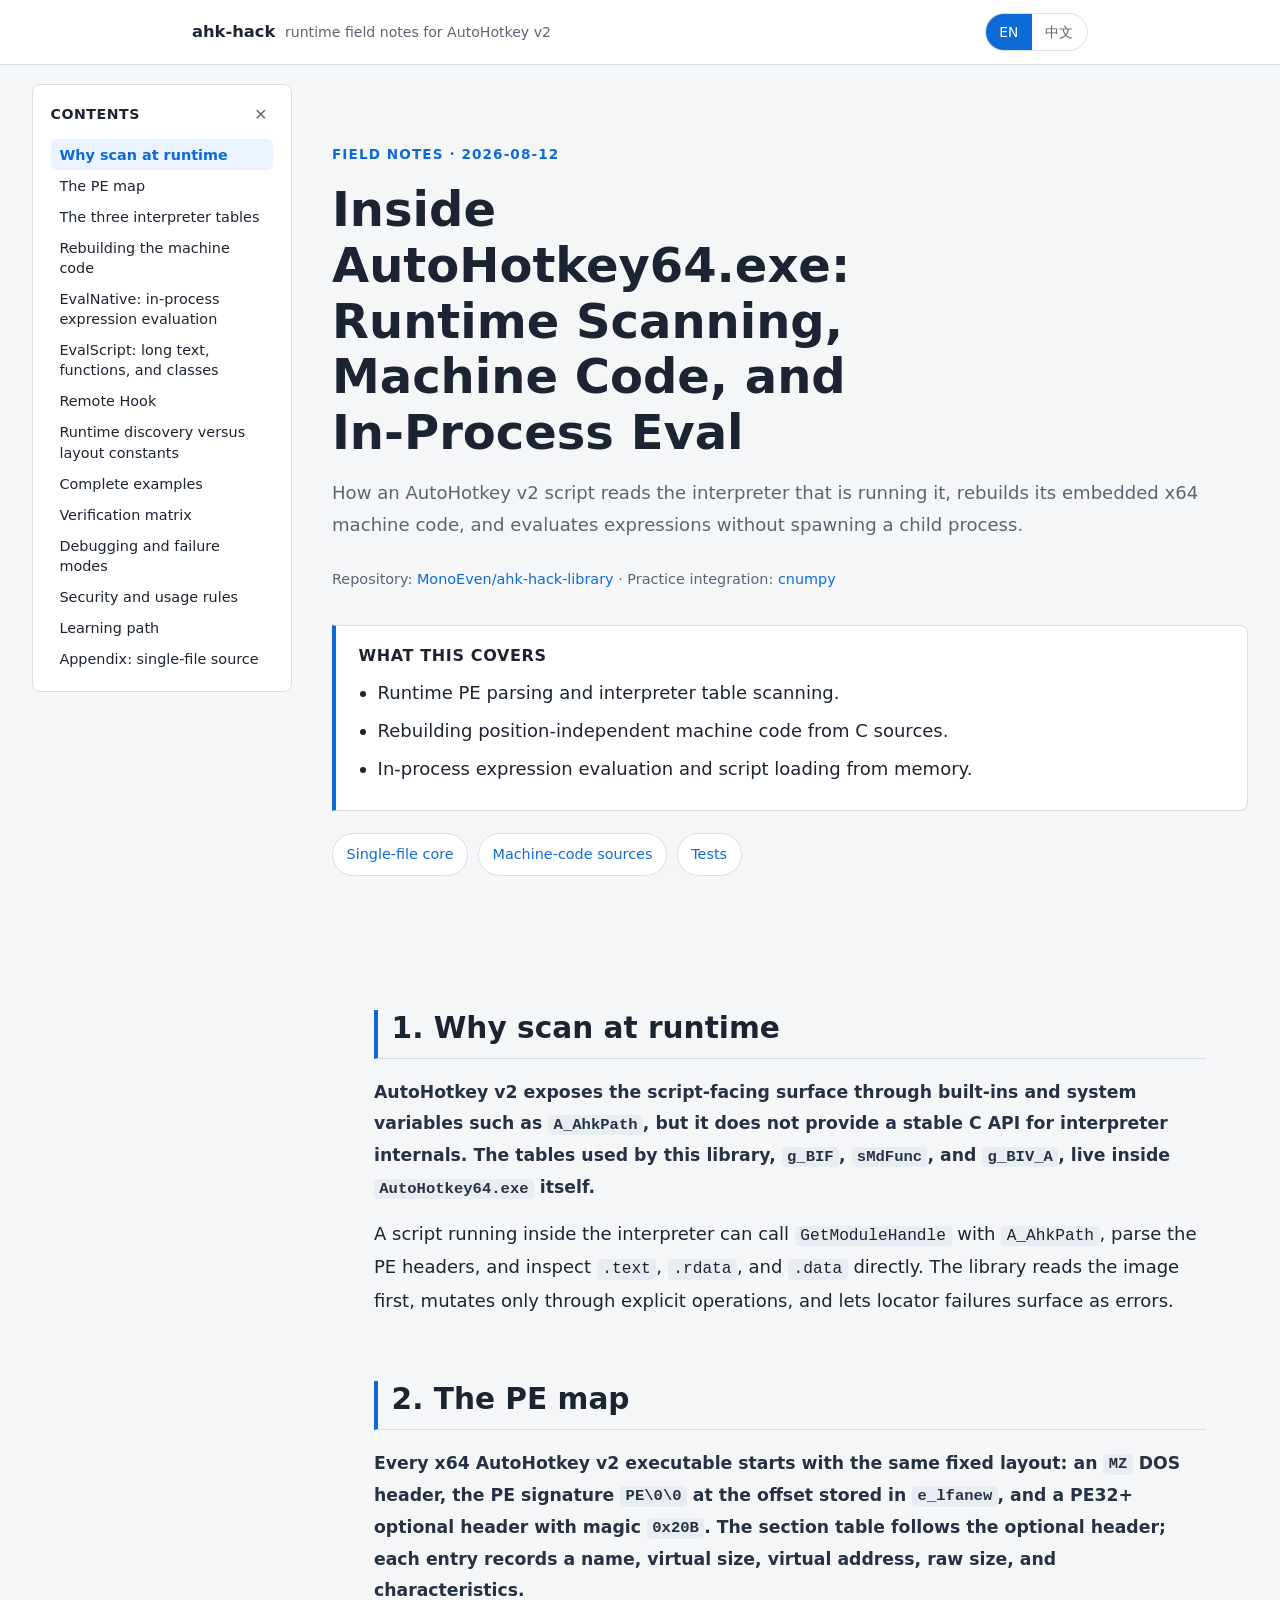
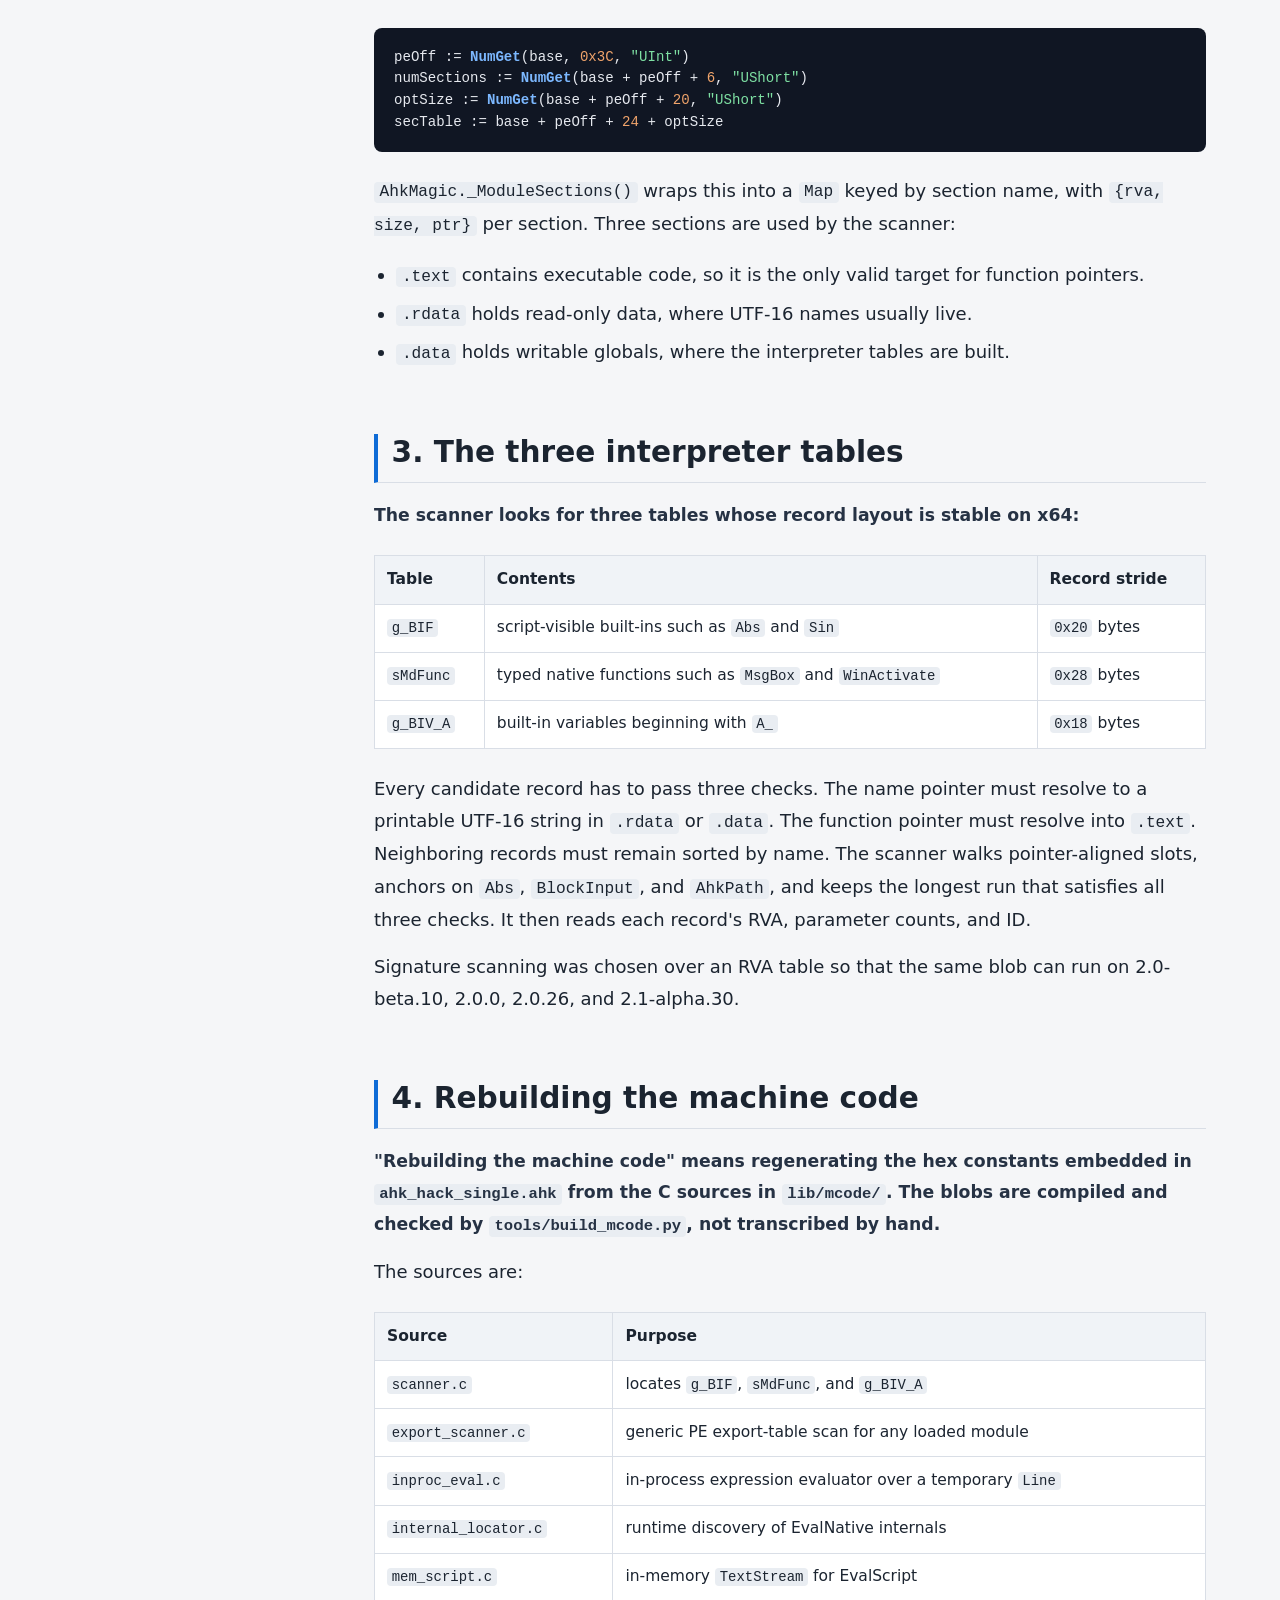
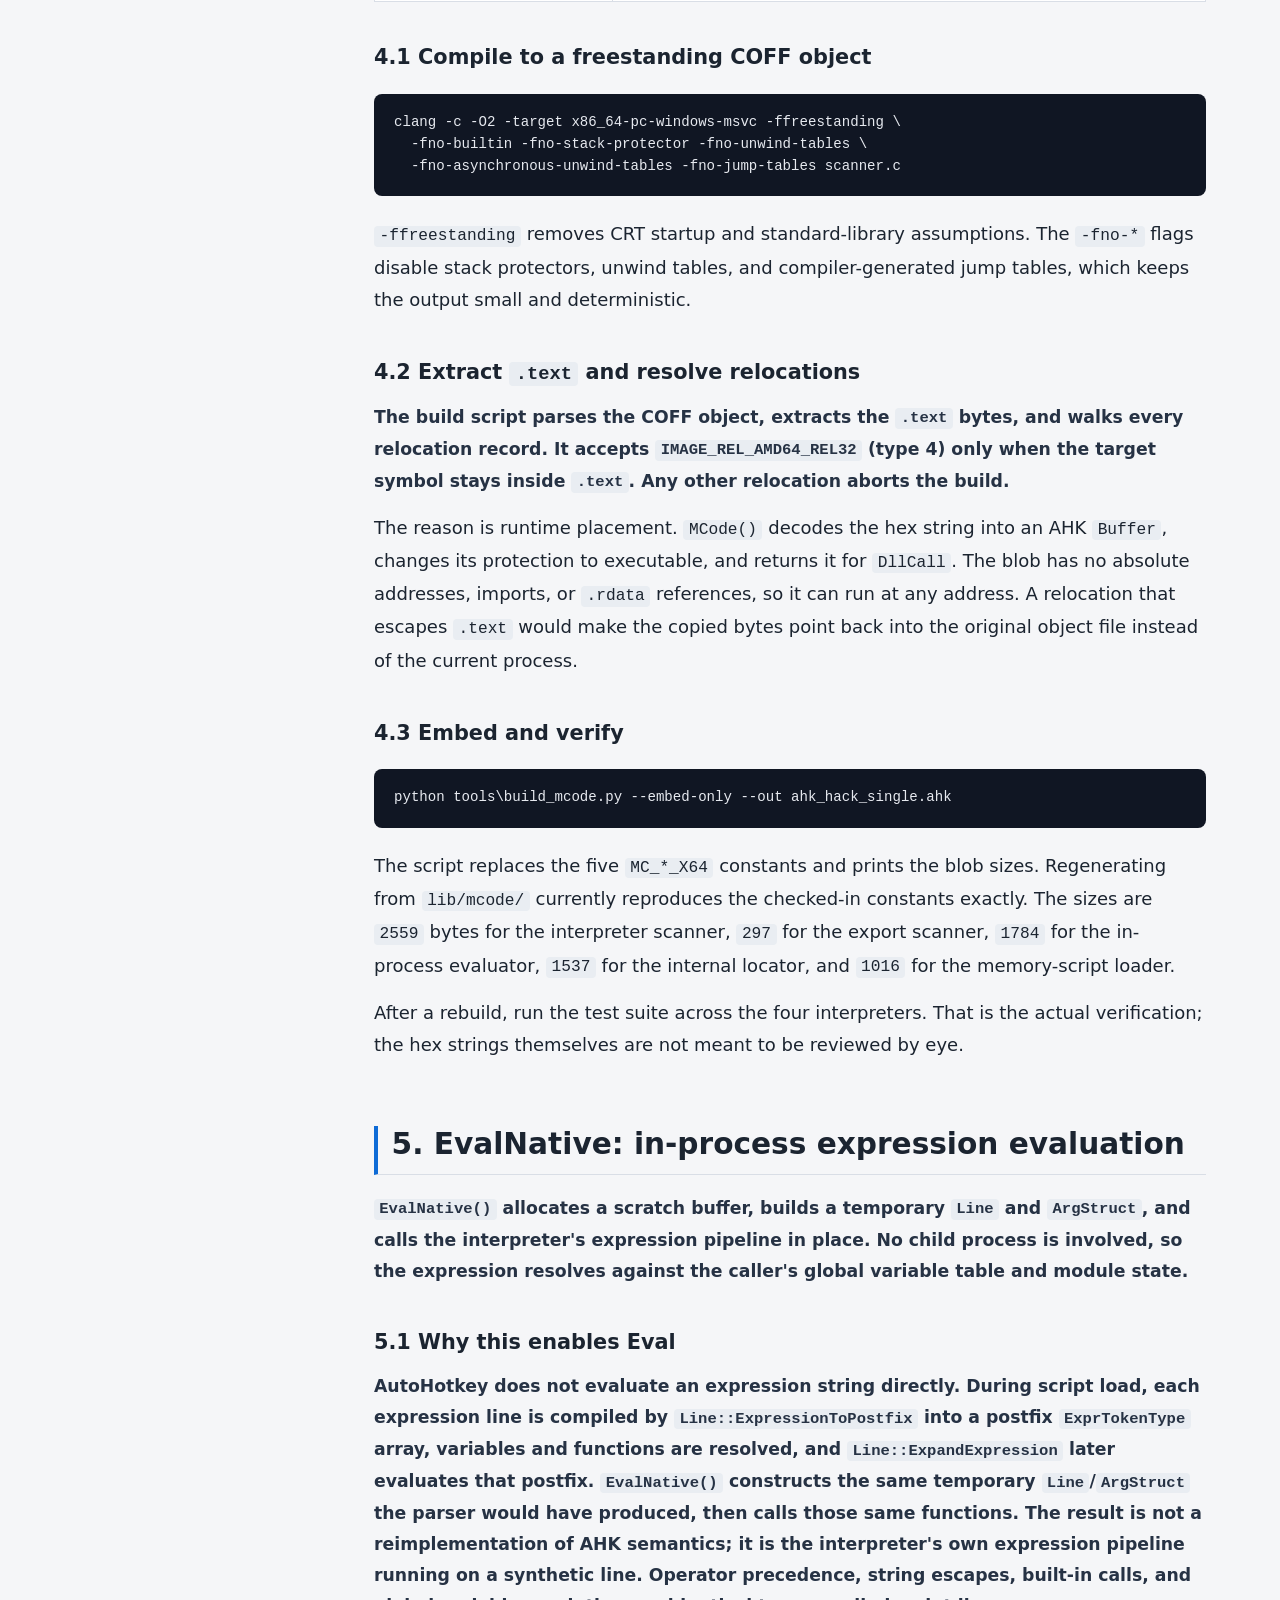
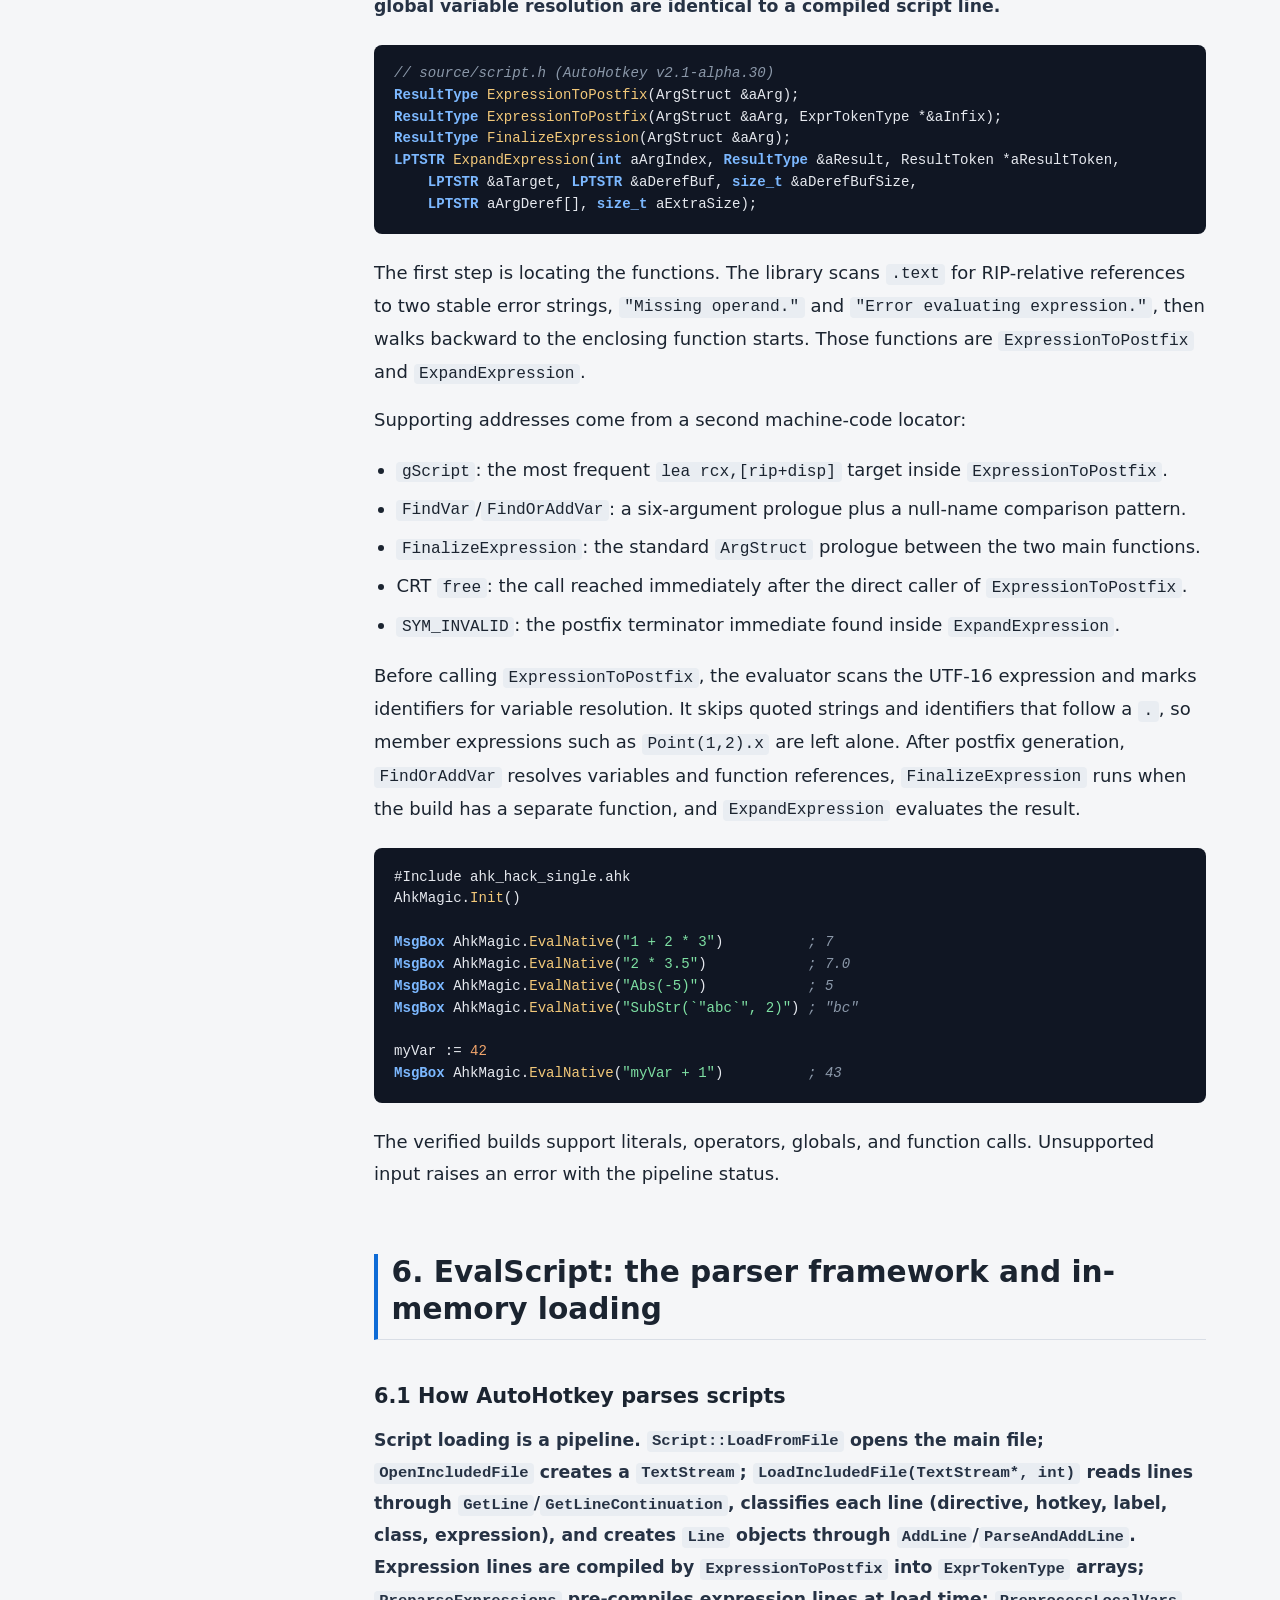
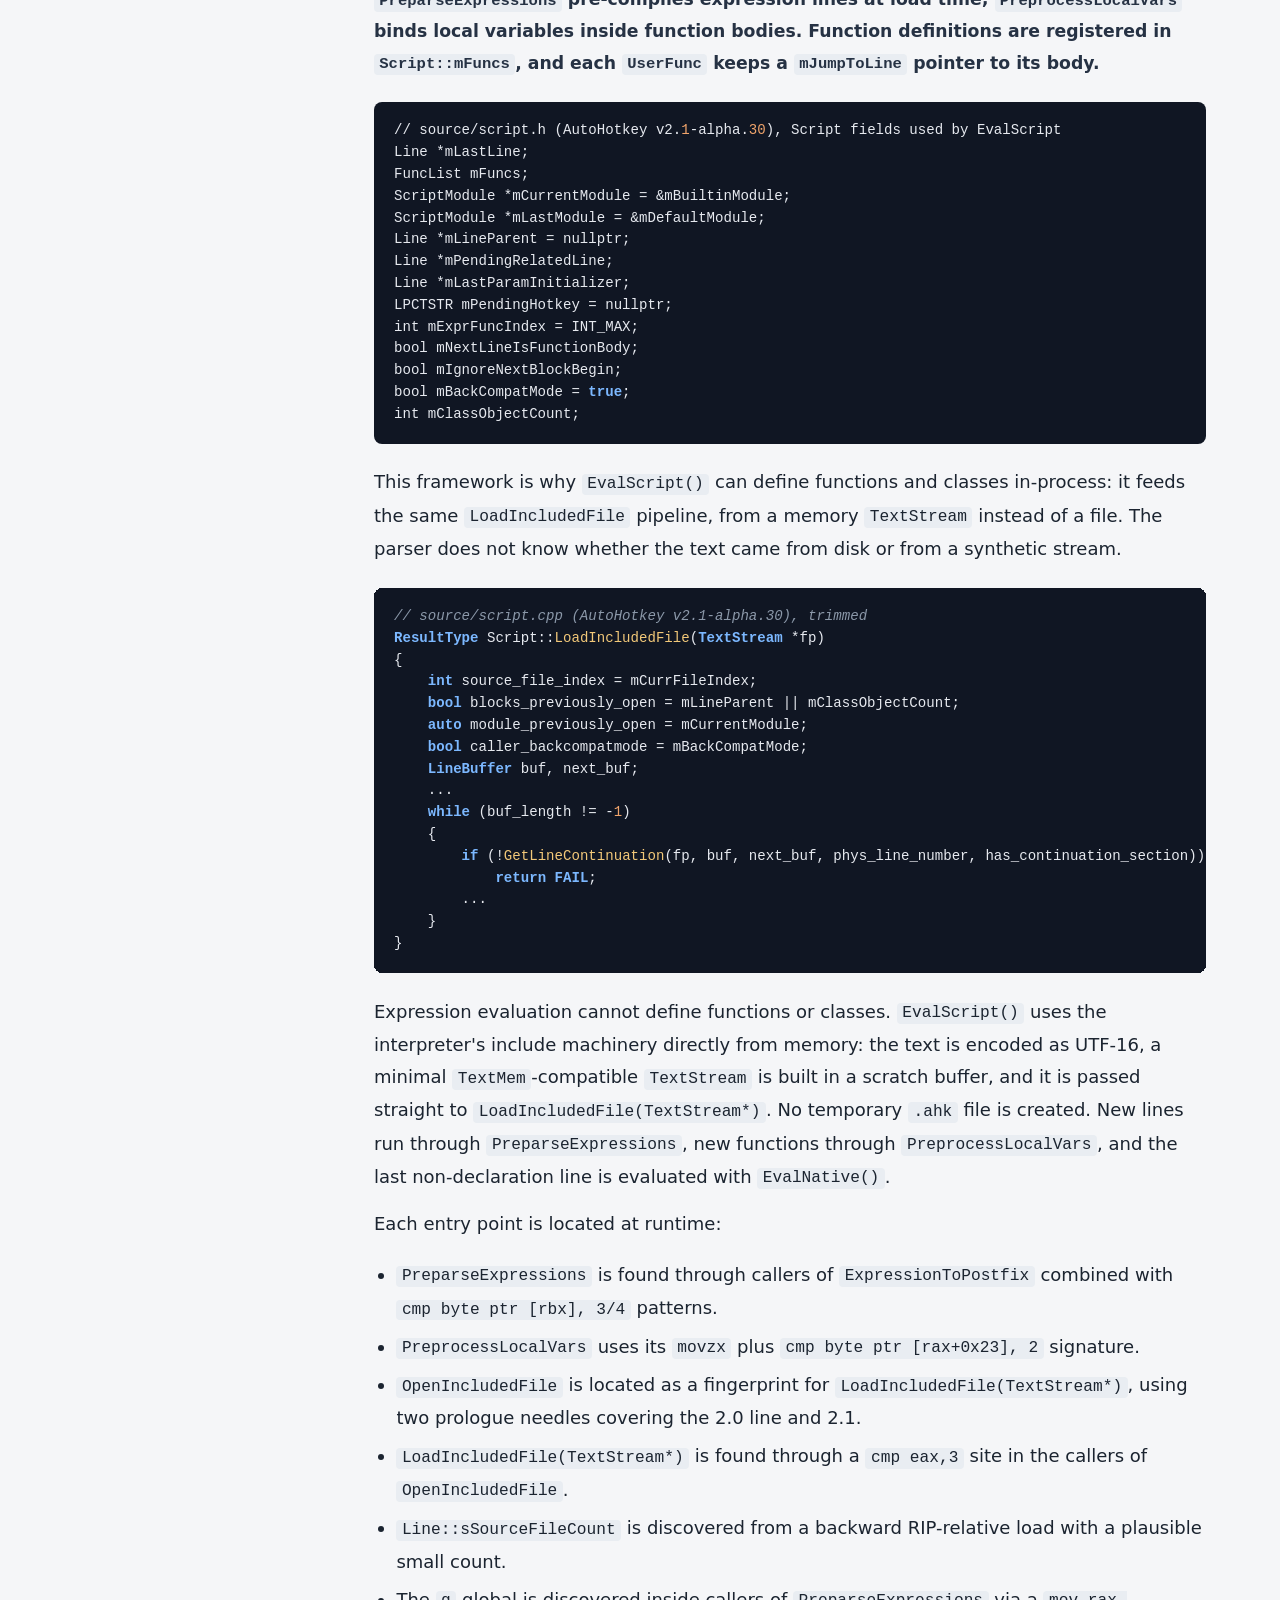
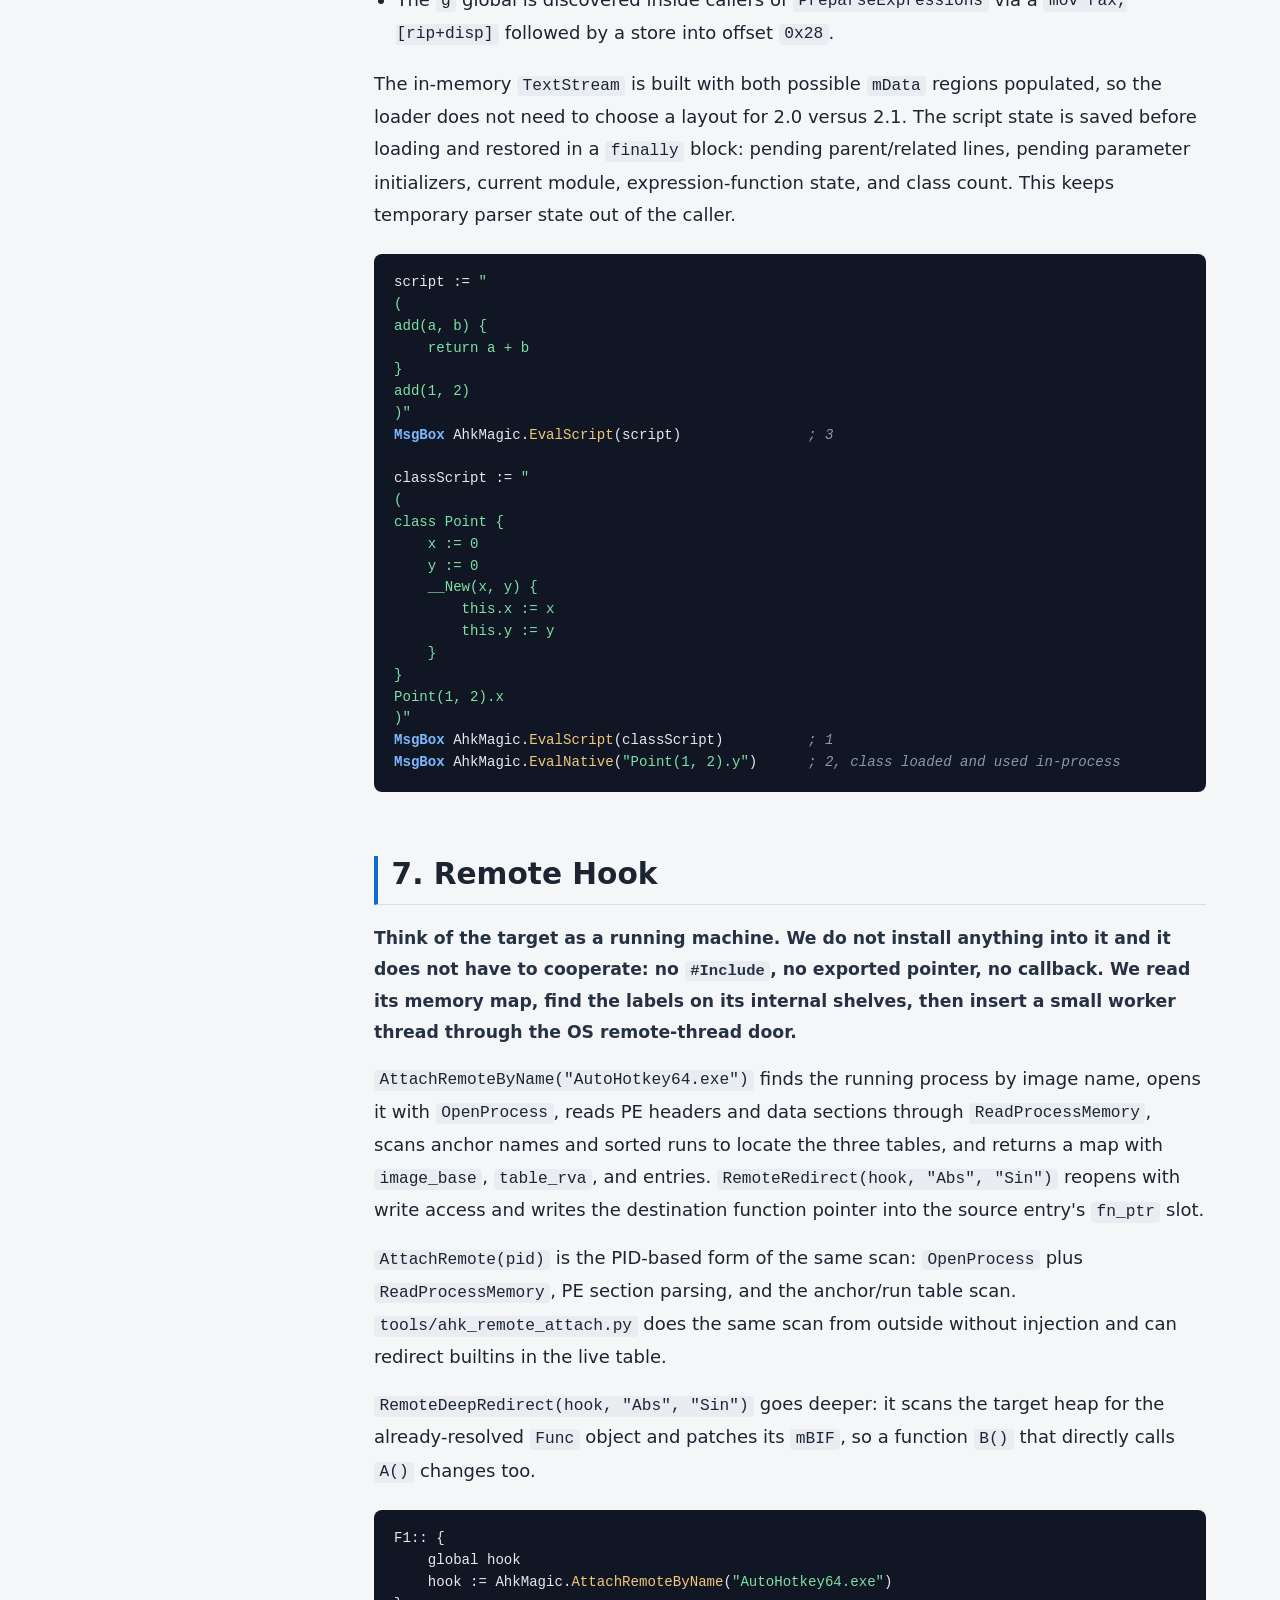
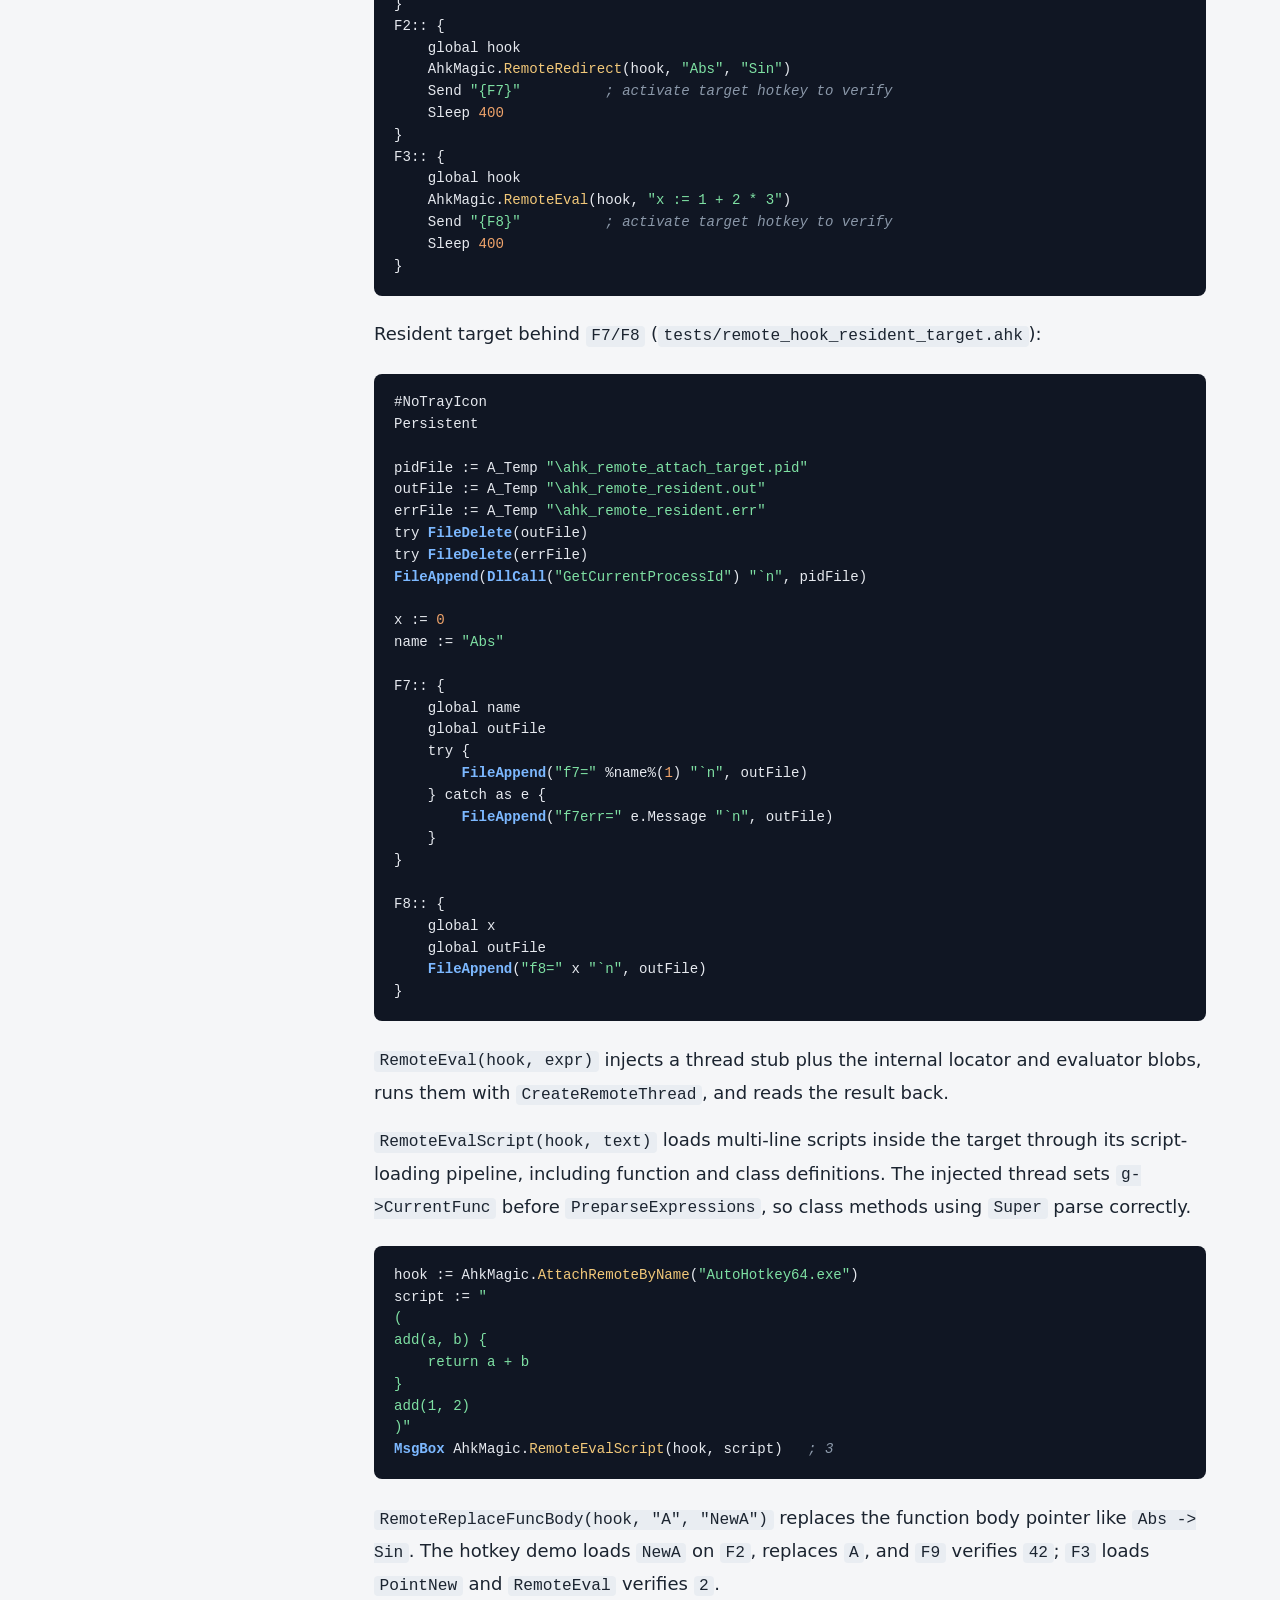
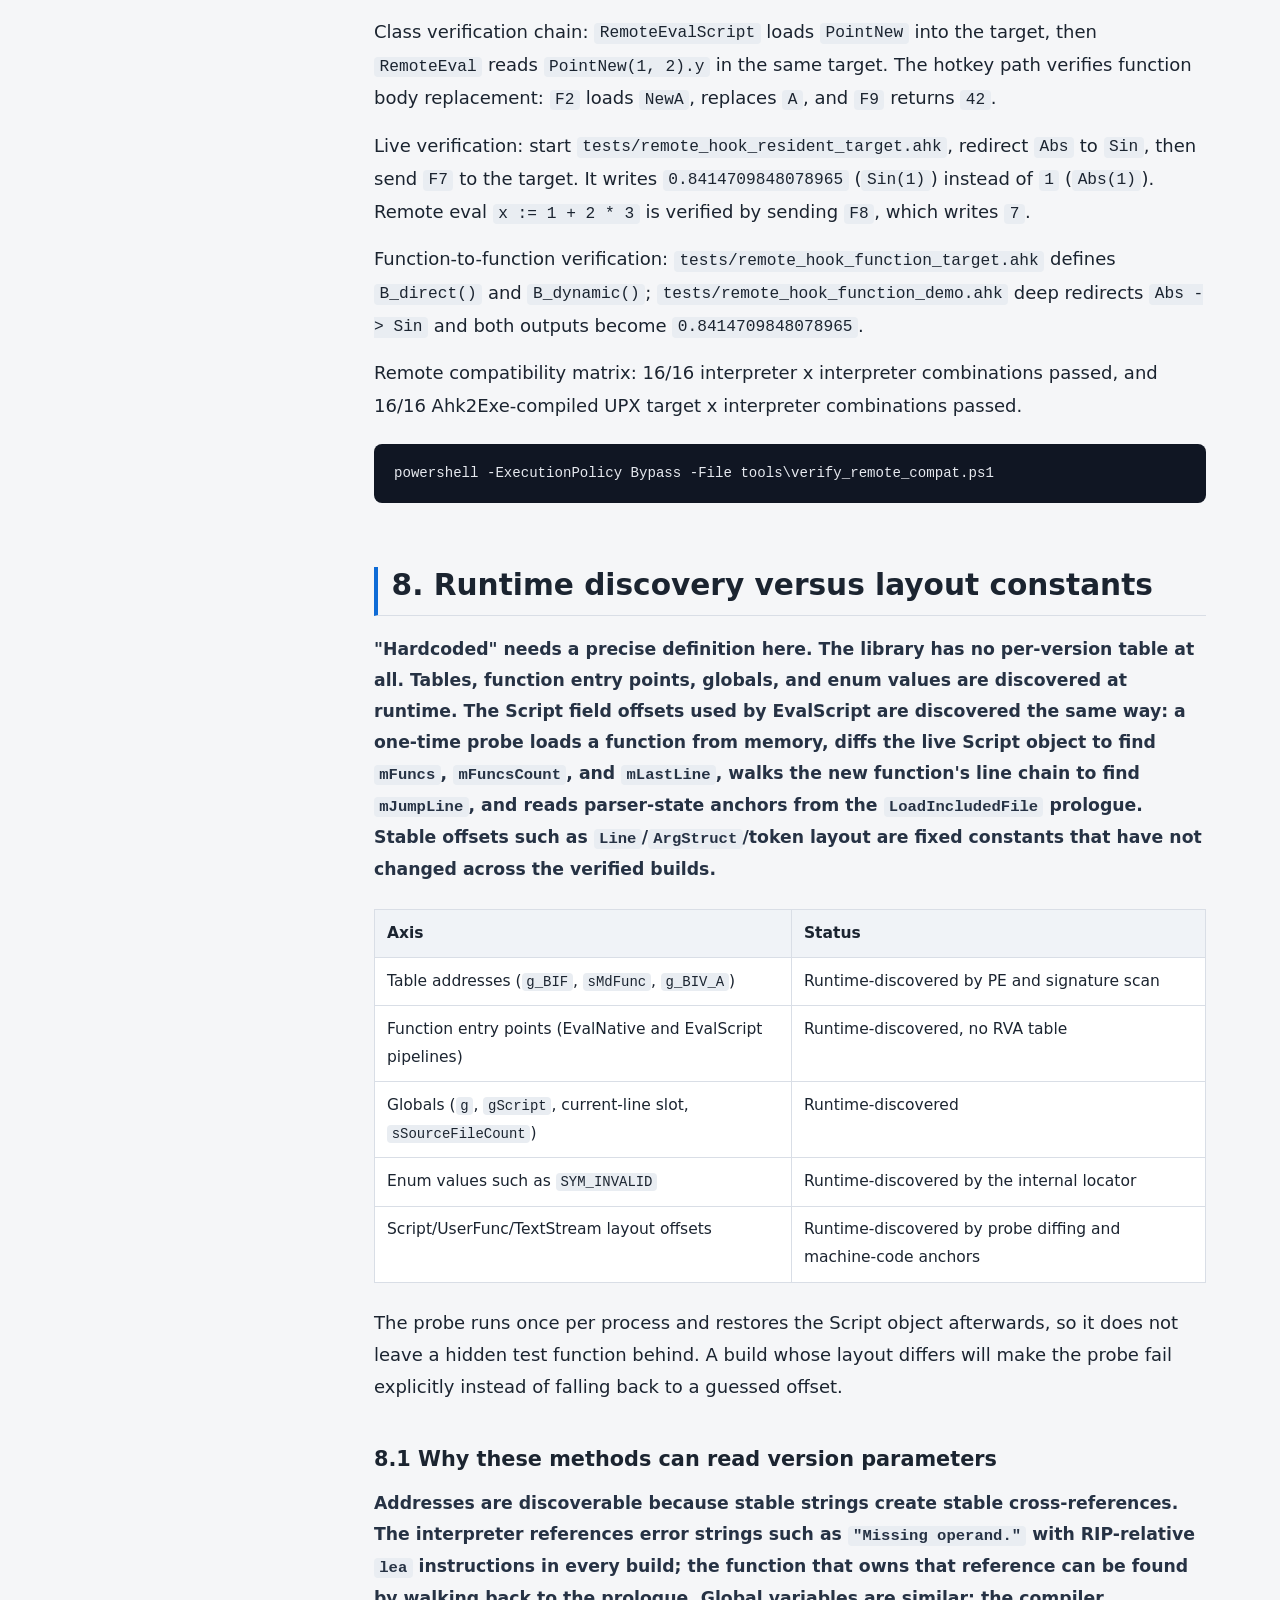
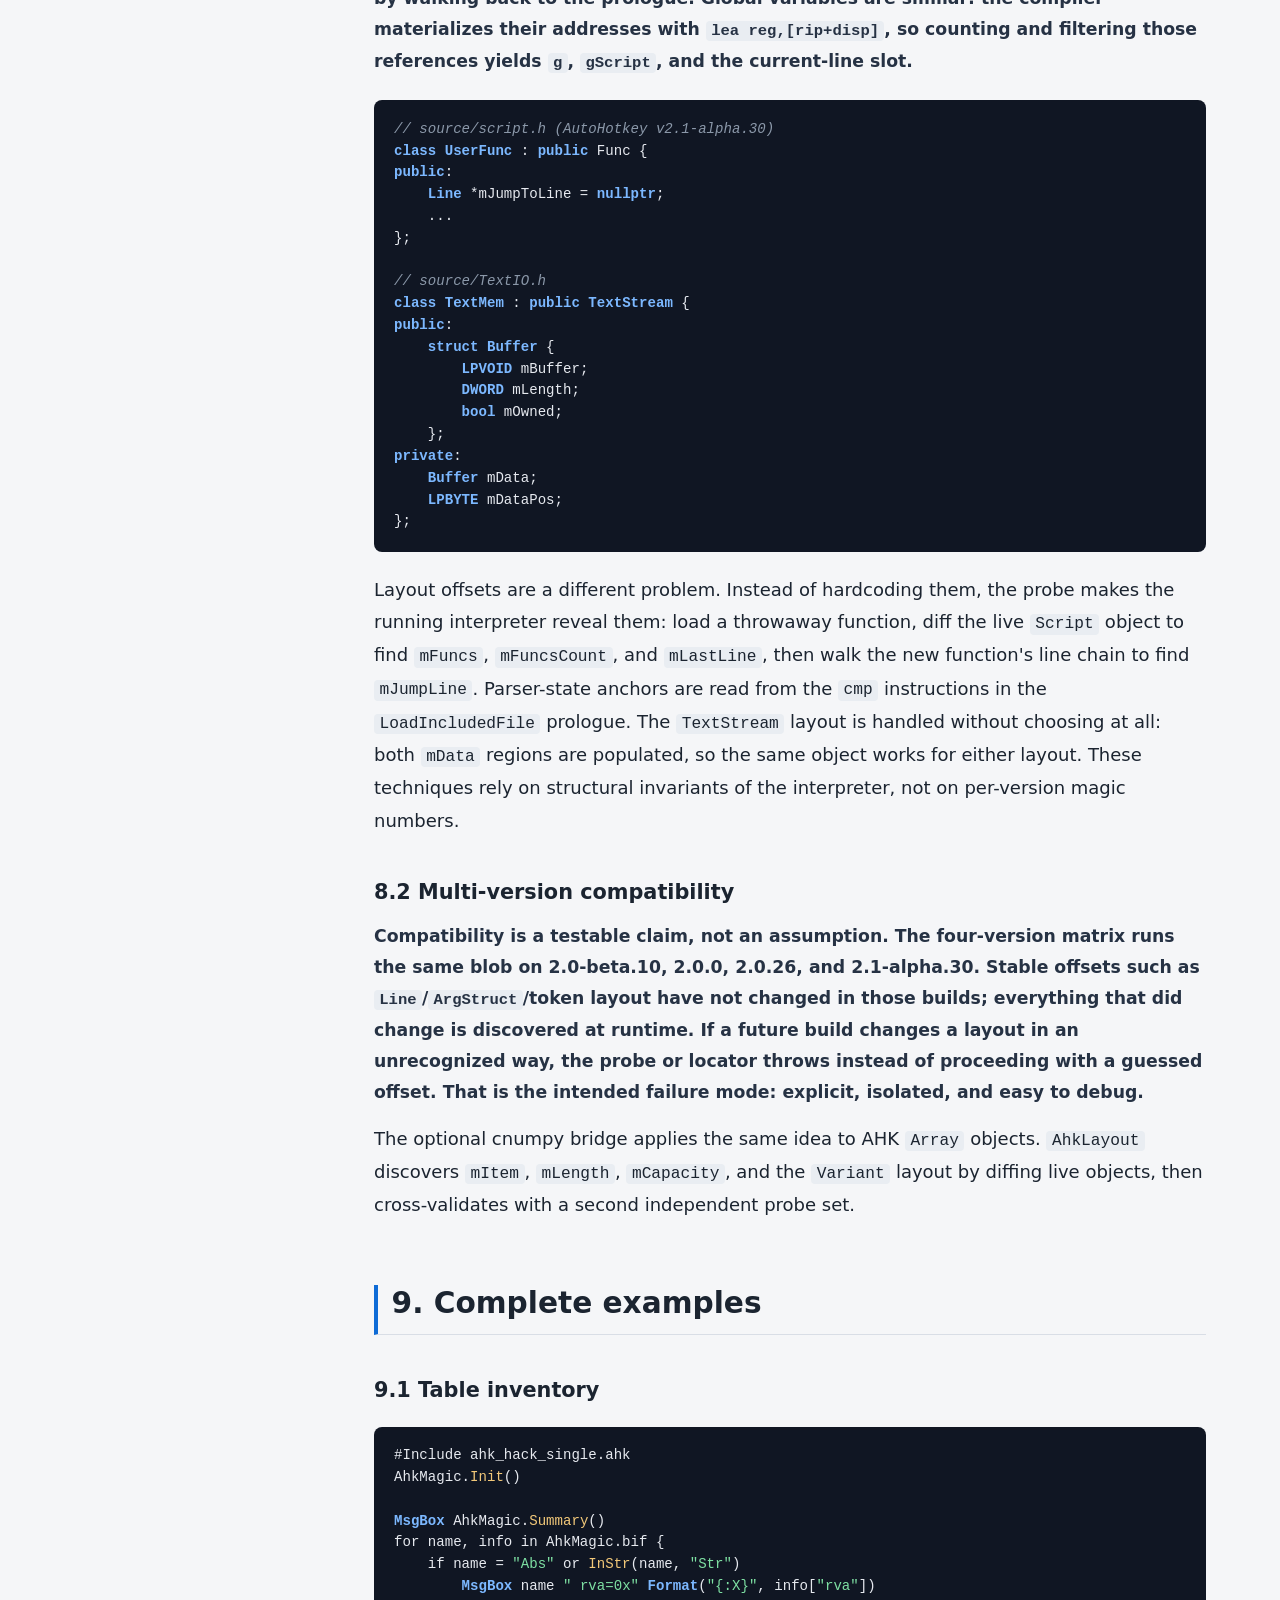
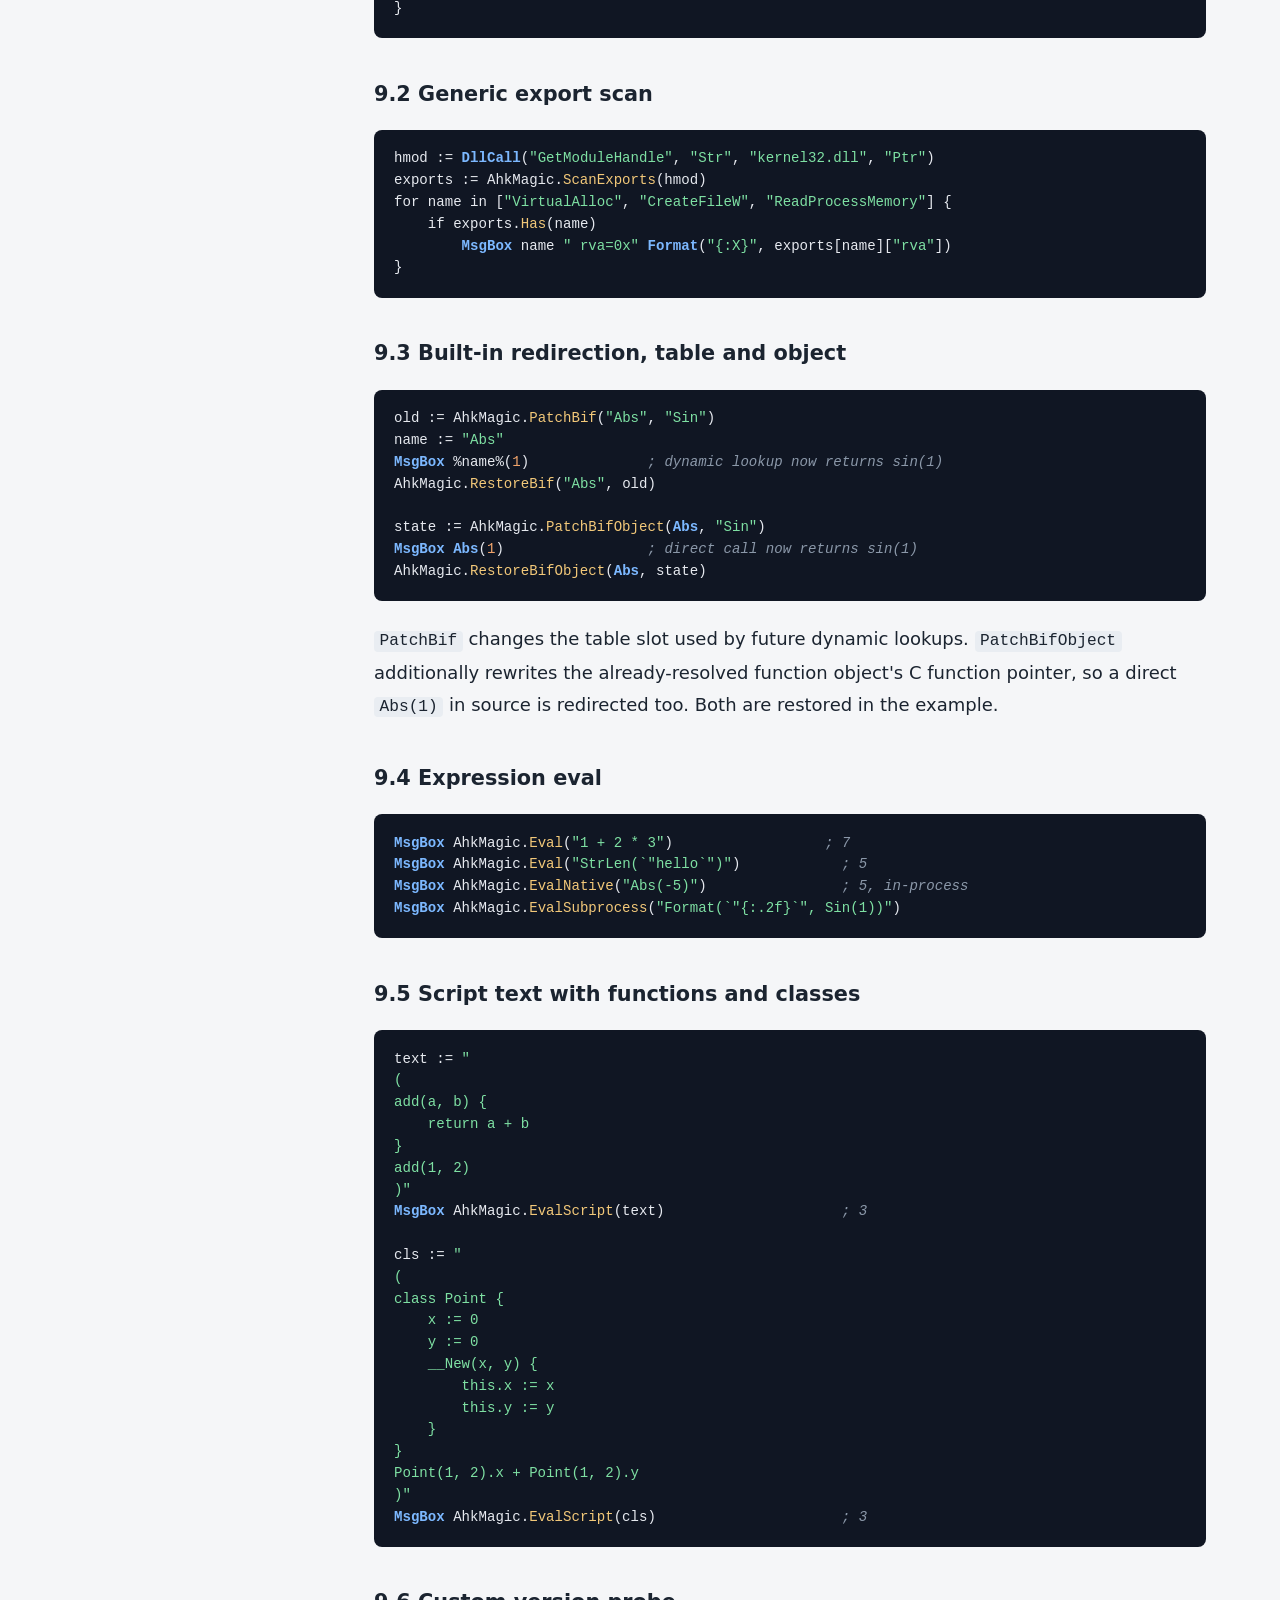
==== docs/index.html @ 1485bb3d "Move remote hook into its own Pages section after Eval chapters" ====
<!DOCTYPE html>
<html lang="en">
<head>
  <meta charset="utf-8">
  <meta name="viewport" content="width=device-width, initial-scale=1">
  <title>Inside AutoHotkey64.exe - ahk-hack field notes</title>
  <meta name="description" content="A technical walkthrough of runtime PE scanning, machine-code rebuilding, and in-process expression evaluation inside AutoHotkey v2.">
  <link rel="stylesheet" href="style.css?v=3">
</head>
<body>
  <div class="progress" aria-hidden="true"></div>
  <header class="site-header">
    <div class="wrap">
      <div class="brand">
        <strong>ahk-hack</strong>
        <span>runtime field notes for AutoHotkey v2</span>
      </div>
      <nav class="lang-switch" aria-label="Language">
        <a class="active" href="index.html" lang="en">EN</a>
        <a href="index.zh.html" lang="zh">中文</a>
      </nav>
    </div>
  </header>

  <main class="layout wrap">
    <aside class="sidebar" id="sidebar">
      <div class="sidebar-head">
        <span>Contents</span>
        <button type="button" id="sidebarClose" aria-label="Close sidebar">&times;</button>
      </div>
      <nav id="toc" aria-label="Table of contents">
        <ol>
          <li><a href="#why">Why scan at runtime</a></li>
          <li><a href="#pe">The PE map</a></li>
          <li><a href="#tables">The three interpreter tables</a></li>
          <li><a href="#rebuild">Rebuilding the machine code</a></li>
          <li><a href="#evalnative">EvalNative: in-process expression evaluation</a></li>
          <li><a href="#evalscript">EvalScript: long text, functions, and classes</a></li>
          <li><a href="#remote">Remote Hook</a></li>
          <li><a href="#boundary">Runtime discovery versus layout constants</a></li>
          <li><a href="#examples">Complete examples</a></li>
          <li><a href="#verification">Verification matrix</a></li>
          <li><a href="#debugging">Debugging and failure modes</a></li>
          <li><a href="#security">Security and usage rules</a></li>
          <li><a href="#learning">Learning path</a></li>
          <li><a href="#appendix">Appendix: single-file source</a></li>
        </ol>
      </nav>
    </aside>
    <div class="content">
    <section class="hero">
      <div class="kicker">Field notes · 2026-08-12</div>
      <h1>Inside AutoHotkey64.exe: Runtime Scanning, Machine Code, and In-Process Eval</h1>
      <p class="lede">How an AutoHotkey v2 script reads the interpreter that is running it, rebuilds its embedded x64 machine code, and evaluates expressions without spawning a child process.</p>
      <p class="meta">Repository: <a href="https://github.com/MonoEven/ahk-hack-library">MonoEven/ahk-hack-library</a> · Practice integration: <a href="https://github.com/MonoEven/cnumpy">cnumpy</a></p>
      <div class="key-points">
        <h2>What this covers</h2>
        <ul>
          <li>Runtime PE parsing and interpreter table scanning.</li>
          <li>Rebuilding position-independent machine code from C sources.</li>
          <li>In-process expression evaluation and script loading from memory.</li>
        </ul>
      </div>
      <div class="links">
        <a href="https://raw.githubusercontent.com/MonoEven/ahk-hack-library/master/ahk_hack_single.ahk">Single-file core</a>
        <a href="https://github.com/MonoEven/ahk-hack-library/tree/master/lib/mcode">Machine-code sources</a>
        <a href="https://github.com/MonoEven/ahk-hack-library/tree/master/tests">Tests</a>
      </div>
    </section>

    <article>
      <section id="why">
        <h2>1. Why scan at runtime</h2>
        <p>AutoHotkey v2 exposes the script-facing surface through built-ins and system variables such as <code>A_AhkPath</code>, but it does not provide a stable C API for interpreter internals. The tables used by this library, <code>g_BIF</code>, <code>sMdFunc</code>, and <code>g_BIV_A</code>, live inside <code>AutoHotkey64.exe</code> itself.</p>
        <p>A script running inside the interpreter can call <code>GetModuleHandle</code> with <code>A_AhkPath</code>, parse the PE headers, and inspect <code>.text</code>, <code>.rdata</code>, and <code>.data</code> directly. The library reads the image first, mutates only through explicit operations, and lets locator failures surface as errors.</p>
      </section>

      <section id="pe">
        <h2>2. The PE map</h2>
        <p>Every x64 AutoHotkey v2 executable starts with the same fixed layout: an <code>MZ</code> DOS header, the PE signature <code>PE\0\0</code> at the offset stored in <code>e_lfanew</code>, and a PE32+ optional header with magic <code>0x20B</code>. The section table follows the optional header; each entry records a name, virtual size, virtual address, raw size, and characteristics.</p>
        <pre><code>peOff := NumGet(base, 0x3C, "UInt")
numSections := NumGet(base + peOff + 6, "UShort")
optSize := NumGet(base + peOff + 20, "UShort")
secTable := base + peOff + 24 + optSize</code></pre>
        <p><code>AhkMagic._ModuleSections()</code> wraps this into a <code>Map</code> keyed by section name, with <code>{rva, size, ptr}</code> per section. Three sections are used by the scanner:</p>
        <ul>
          <li><code>.text</code> contains executable code, so it is the only valid target for function pointers.</li>
          <li><code>.rdata</code> holds read-only data, where UTF-16 names usually live.</li>
          <li><code>.data</code> holds writable globals, where the interpreter tables are built.</li>
        </ul>
      </section>

      <section id="tables">
        <h2>3. The three interpreter tables</h2>
        <p>The scanner looks for three tables whose record layout is stable on x64:</p>
        <table>
          <thead>
            <tr>
              <th>Table</th>
              <th>Contents</th>
              <th>Record stride</th>
            </tr>
          </thead>
          <tbody>
            <tr>
              <td><code>g_BIF</code></td>
              <td>script-visible built-ins such as <code>Abs</code> and <code>Sin</code></td>
              <td><code>0x20</code> bytes</td>
            </tr>
            <tr>
              <td><code>sMdFunc</code></td>
              <td>typed native functions such as <code>MsgBox</code> and <code>WinActivate</code></td>
              <td><code>0x28</code> bytes</td>
            </tr>
            <tr>
              <td><code>g_BIV_A</code></td>
              <td>built-in variables beginning with <code>A_</code></td>
              <td><code>0x18</code> bytes</td>
            </tr>
          </tbody>
        </table>
        <p>Every candidate record has to pass three checks. The name pointer must resolve to a printable UTF-16 string in <code>.rdata</code> or <code>.data</code>. The function pointer must resolve into <code>.text</code>. Neighboring records must remain sorted by name. The scanner walks pointer-aligned slots, anchors on <code>Abs</code>, <code>BlockInput</code>, and <code>AhkPath</code>, and keeps the longest run that satisfies all three checks. It then reads each record's RVA, parameter counts, and ID.</p>
        <p>Signature scanning was chosen over an RVA table so that the same blob can run on 2.0-beta.10, 2.0.0, 2.0.26, and 2.1-alpha.30.</p>
      </section>

      <section id="rebuild">
        <h2>4. Rebuilding the machine code</h2>
        <p>"Rebuilding the machine code" means regenerating the hex constants embedded in <code>ahk_hack_single.ahk</code> from the C sources in <code>lib/mcode/</code>. The blobs are compiled and checked by <code>tools/build_mcode.py</code>, not transcribed by hand.</p>
        <p>The sources are:</p>
        <table>
          <thead>
            <tr>
              <th>Source</th>
              <th>Purpose</th>
            </tr>
          </thead>
          <tbody>
            <tr>
              <td><code>scanner.c</code></td>
              <td>locates <code>g_BIF</code>, <code>sMdFunc</code>, and <code>g_BIV_A</code></td>
            </tr>
            <tr>
              <td><code>export_scanner.c</code></td>
              <td>generic PE export-table scan for any loaded module</td>
            </tr>
            <tr>
              <td><code>inproc_eval.c</code></td>
              <td>in-process expression evaluator over a temporary <code>Line</code></td>
            </tr>
            <tr>
              <td><code>internal_locator.c</code></td>
              <td>runtime discovery of EvalNative internals</td>
            </tr>
            <tr>
              <td><code>mem_script.c</code></td>
              <td>in-memory <code>TextStream</code> for EvalScript</td>
            </tr>
          </tbody>
        </table>
        <h3>4.1 Compile to a freestanding COFF object</h3>
        <pre><code>clang -c -O2 -target x86_64-pc-windows-msvc -ffreestanding \
  -fno-builtin -fno-stack-protector -fno-unwind-tables \
  -fno-asynchronous-unwind-tables -fno-jump-tables scanner.c</code></pre>
        <p><code>-ffreestanding</code> removes CRT startup and standard-library assumptions. The <code>-fno-*</code> flags disable stack protectors, unwind tables, and compiler-generated jump tables, which keeps the output small and deterministic.</p>
        <h3>4.2 Extract <code>.text</code> and resolve relocations</h3>
        <p>The build script parses the COFF object, extracts the <code>.text</code> bytes, and walks every relocation record. It accepts <code>IMAGE_REL_AMD64_REL32</code> (type 4) only when the target symbol stays inside <code>.text</code>. Any other relocation aborts the build.</p>
        <p>The reason is runtime placement. <code>MCode()</code> decodes the hex string into an AHK <code>Buffer</code>, changes its protection to executable, and returns it for <code>DllCall</code>. The blob has no absolute addresses, imports, or <code>.rdata</code> references, so it can run at any address. A relocation that escapes <code>.text</code> would make the copied bytes point back into the original object file instead of the current process.</p>
        <h3>4.3 Embed and verify</h3>
        <pre><code>python tools\build_mcode.py --embed-only --out ahk_hack_single.ahk</code></pre>
        <p>The script replaces the five <code>MC_*_X64</code> constants and prints the blob sizes. Regenerating from <code>lib/mcode/</code> currently reproduces the checked-in constants exactly. The sizes are <code>2559</code> bytes for the interpreter scanner, <code>297</code> for the export scanner, <code>1784</code> for the in-process evaluator, <code>1537</code> for the internal locator, and <code>1016</code> for the memory-script loader.</p>
        <p>After a rebuild, run the test suite across the four interpreters. That is the actual verification; the hex strings themselves are not meant to be reviewed by eye.</p>
      </section>

      <section id="evalnative">
        <h2>5. EvalNative: in-process expression evaluation</h2>
        <p><code>EvalNative()</code> allocates a scratch buffer, builds a temporary <code>Line</code> and <code>ArgStruct</code>, and calls the interpreter's expression pipeline in place. No child process is involved, so the expression resolves against the caller's global variable table and module state.</p>
        <h3>5.1 Why this enables Eval</h3>
        <p>AutoHotkey does not evaluate an expression string directly. During script load, each expression line is compiled by <code>Line::ExpressionToPostfix</code> into a postfix <code>ExprTokenType</code> array, variables and functions are resolved, and <code>Line::ExpandExpression</code> later evaluates that postfix. <code>EvalNative()</code> constructs the same temporary <code>Line</code>/<code>ArgStruct</code> the parser would have produced, then calls those same functions. The result is not a reimplementation of AHK semantics; it is the interpreter's own expression pipeline running on a synthetic line. Operator precedence, string escapes, built-in calls, and global variable resolution are identical to a compiled script line.</p>
        <pre><code>// source/script.h (AutoHotkey v2.1-alpha.30)
ResultType ExpressionToPostfix(ArgStruct &aArg);
ResultType ExpressionToPostfix(ArgStruct &aArg, ExprTokenType *&aInfix);
ResultType FinalizeExpression(ArgStruct &aArg);
LPTSTR ExpandExpression(int aArgIndex, ResultType &aResult, ResultToken *aResultToken,
    LPTSTR &aTarget, LPTSTR &aDerefBuf, size_t &aDerefBufSize,
    LPTSTR aArgDeref[], size_t aExtraSize);</code></pre>
        <p>The first step is locating the functions. The library scans <code>.text</code> for RIP-relative references to two stable error strings, <code>"Missing operand."</code> and <code>"Error evaluating expression."</code>, then walks backward to the enclosing function starts. Those functions are <code>ExpressionToPostfix</code> and <code>ExpandExpression</code>.</p>
        <p>Supporting addresses come from a second machine-code locator:</p>
        <ul>
          <li><code>gScript</code>: the most frequent <code>lea rcx,[rip+disp]</code> target inside <code>ExpressionToPostfix</code>.</li>
          <li><code>FindVar</code>/<code>FindOrAddVar</code>: a six-argument prologue plus a null-name comparison pattern.</li>
          <li><code>FinalizeExpression</code>: the standard <code>ArgStruct</code> prologue between the two main functions.</li>
          <li>CRT <code>free</code>: the call reached immediately after the direct caller of <code>ExpressionToPostfix</code>.</li>
          <li><code>SYM_INVALID</code>: the postfix terminator immediate found inside <code>ExpandExpression</code>.</li>
        </ul>
        <p>Before calling <code>ExpressionToPostfix</code>, the evaluator scans the UTF-16 expression and marks identifiers for variable resolution. It skips quoted strings and identifiers that follow a <code>.</code>, so member expressions such as <code>Point(1,2).x</code> are left alone. After postfix generation, <code>FindOrAddVar</code> resolves variables and function references, <code>FinalizeExpression</code> runs when the build has a separate function, and <code>ExpandExpression</code> evaluates the result.</p>
        <pre><code>#Include ahk_hack_single.ahk
AhkMagic.Init()

MsgBox AhkMagic.EvalNative("1 + 2 * 3")          ; 7
MsgBox AhkMagic.EvalNative("2 * 3.5")            ; 7.0
MsgBox AhkMagic.EvalNative("Abs(-5)")            ; 5
MsgBox AhkMagic.EvalNative("SubStr(`"abc`", 2)") ; "bc"

myVar := 42
MsgBox AhkMagic.EvalNative("myVar + 1")          ; 43</code></pre>
        <p>The verified builds support literals, operators, globals, and function calls. Unsupported input raises an error with the pipeline status.</p>
      </section>

      <section id="evalscript">
        <h2>6. EvalScript: the parser framework and in-memory loading</h2>
        <h3>6.1 How AutoHotkey parses scripts</h3>
        <p>Script loading is a pipeline. <code>Script::LoadFromFile</code> opens the main file; <code>OpenIncludedFile</code> creates a <code>TextStream</code>; <code>LoadIncludedFile(TextStream*, int)</code> reads lines through <code>GetLine</code>/<code>GetLineContinuation</code>, classifies each line (directive, hotkey, label, class, expression), and creates <code>Line</code> objects through <code>AddLine</code>/<code>ParseAndAddLine</code>. Expression lines are compiled by <code>ExpressionToPostfix</code> into <code>ExprTokenType</code> arrays; <code>PreparseExpressions</code> pre-compiles expression lines at load time; <code>PreprocessLocalVars</code> binds local variables inside function bodies. Function definitions are registered in <code>Script::mFuncs</code>, and each <code>UserFunc</code> keeps a <code>mJumpToLine</code> pointer to its body.</p>
        <pre><code>// source/script.h (AutoHotkey v2.1-alpha.30), Script fields used by EvalScript
Line *mLastLine;
FuncList mFuncs;
ScriptModule *mCurrentModule = &mBuiltinModule;
ScriptModule *mLastModule = &mDefaultModule;
Line *mLineParent = nullptr;
Line *mPendingRelatedLine;
Line *mLastParamInitializer;
LPCTSTR mPendingHotkey = nullptr;
int mExprFuncIndex = INT_MAX;
bool mNextLineIsFunctionBody;
bool mIgnoreNextBlockBegin;
bool mBackCompatMode = true;
int mClassObjectCount;</code></pre>
        <p>This framework is why <code>EvalScript()</code> can define functions and classes in-process: it feeds the same <code>LoadIncludedFile</code> pipeline, from a memory <code>TextStream</code> instead of a file. The parser does not know whether the text came from disk or from a synthetic stream.</p>
        <pre><code>// source/script.cpp (AutoHotkey v2.1-alpha.30), trimmed
ResultType Script::LoadIncludedFile(TextStream *fp)
{
    int source_file_index = mCurrFileIndex;
    bool blocks_previously_open = mLineParent || mClassObjectCount;
    auto module_previously_open = mCurrentModule;
    bool caller_backcompatmode = mBackCompatMode;
    LineBuffer buf, next_buf;
    ...
    while (buf_length != -1)
    {
        if (!GetLineContinuation(fp, buf, next_buf, phys_line_number, has_continuation_section))
            return FAIL;
        ...
    }
}</code></pre>
        <p>Expression evaluation cannot define functions or classes. <code>EvalScript()</code> uses the interpreter's include machinery directly from memory: the text is encoded as UTF-16, a minimal <code>TextMem</code>-compatible <code>TextStream</code> is built in a scratch buffer, and it is passed straight to <code>LoadIncludedFile(TextStream*)</code>. No temporary <code>.ahk</code> file is created. New lines run through <code>PreparseExpressions</code>, new functions through <code>PreprocessLocalVars</code>, and the last non-declaration line is evaluated with <code>EvalNative()</code>.</p>
        <p>Each entry point is located at runtime:</p>
        <ul>
          <li><code>PreparseExpressions</code> is found through callers of <code>ExpressionToPostfix</code> combined with <code>cmp byte ptr [rbx], 3/4</code> patterns.</li>
          <li><code>PreprocessLocalVars</code> uses its <code>movzx</code> plus <code>cmp byte ptr [rax+0x23], 2</code> signature.</li>
          <li><code>OpenIncludedFile</code> is located as a fingerprint for <code>LoadIncludedFile(TextStream*)</code>, using two prologue needles covering the 2.0 line and 2.1.</li>
          <li><code>LoadIncludedFile(TextStream*)</code> is found through a <code>cmp eax,3</code> site in the callers of <code>OpenIncludedFile</code>.</li>
          <li><code>Line::sSourceFileCount</code> is discovered from a backward RIP-relative load with a plausible small count.</li>
          <li>The <code>g</code> global is discovered inside callers of <code>PreparseExpressions</code> via a <code>mov rax,[rip+disp]</code> followed by a store into offset <code>0x28</code>.</li>
        </ul>
        <p>The in-memory <code>TextStream</code> is built with both possible <code>mData</code> regions populated, so the loader does not need to choose a layout for 2.0 versus 2.1. The script state is saved before loading and restored in a <code>finally</code> block: pending parent/related lines, pending parameter initializers, current module, expression-function state, and class count. This keeps temporary parser state out of the caller.</p>
        <pre><code>script := "
(
add(a, b) {
    return a + b
}
add(1, 2)
)"
MsgBox AhkMagic.EvalScript(script)               ; 3

classScript := "
(
class Point {
    x := 0
    y := 0
    __New(x, y) {
        this.x := x
        this.y := y
    }
}
Point(1, 2).x
)"
MsgBox AhkMagic.EvalScript(classScript)          ; 1
MsgBox AhkMagic.EvalNative("Point(1, 2).y")      ; 2, class loaded and used in-process</code></pre>
      </section>

      <section id="remote">
        <h2>7. Remote Hook</h2>
        <p>Think of the target as a running machine. We do not install anything into it and it does not have to cooperate: no <code>#Include</code>, no exported pointer, no callback. We read its memory map, find the labels on its internal shelves, then insert a small worker thread through the OS remote-thread door.</p>
        <p><code>AttachRemoteByName("AutoHotkey64.exe")</code> finds the running process by image name, opens it with <code>OpenProcess</code>, reads PE headers and data sections through <code>ReadProcessMemory</code>, scans anchor names and sorted runs to locate the three tables, and returns a map with <code>image_base</code>, <code>table_rva</code>, and entries. <code>RemoteRedirect(hook, "Abs", "Sin")</code> reopens with write access and writes the destination function pointer into the source entry's <code>fn_ptr</code> slot.</p>
        <p><code>AttachRemote(pid)</code> is the PID-based form of the same scan: <code>OpenProcess</code> plus <code>ReadProcessMemory</code>, PE section parsing, and the anchor/run table scan. <code>tools/ahk_remote_attach.py</code> does the same scan from outside without injection and can redirect builtins in the live table.</p>
        <p><code>RemoteDeepRedirect(hook, "Abs", "Sin")</code> goes deeper: it scans the target heap for the already-resolved <code>Func</code> object and patches its <code>mBIF</code>, so a function <code>B()</code> that directly calls <code>A()</code> changes too.</p>
        <pre><code>F1:: {
    global hook
    hook := AhkMagic.AttachRemoteByName("AutoHotkey64.exe")
}
F2:: {
    global hook
    AhkMagic.RemoteRedirect(hook, "Abs", "Sin")
    Send "{F7}"          ; activate target hotkey to verify
    Sleep 400
}
F3:: {
    global hook
    AhkMagic.RemoteEval(hook, "x := 1 + 2 * 3")
    Send "{F8}"          ; activate target hotkey to verify
    Sleep 400
}</code></pre>
        <p>Resident target behind <code>F7/F8</code> (<code>tests/remote_hook_resident_target.ahk</code>):</p>
        <pre><code>#NoTrayIcon
Persistent

pidFile := A_Temp "\ahk_remote_attach_target.pid"
outFile := A_Temp "\ahk_remote_resident.out"
errFile := A_Temp "\ahk_remote_resident.err"
try FileDelete(outFile)
try FileDelete(errFile)
FileAppend(DllCall("GetCurrentProcessId") "`n", pidFile)

x := 0
name := "Abs"

F7:: {
    global name
    global outFile
    try {
        FileAppend("f7=" %name%(1) "`n", outFile)
    } catch as e {
        FileAppend("f7err=" e.Message "`n", outFile)
    }
}

F8:: {
    global x
    global outFile
    FileAppend("f8=" x "`n", outFile)
}</code></pre>
        <p><code>RemoteEval(hook, expr)</code> injects a thread stub plus the internal locator and evaluator blobs, runs them with <code>CreateRemoteThread</code>, and reads the result back.</p>
        <p><code>RemoteEvalScript(hook, text)</code> loads multi-line scripts inside the target through its script-loading pipeline, including function and class definitions. The injected thread sets <code>g-&gt;CurrentFunc</code> before <code>PreparseExpressions</code>, so class methods using <code>Super</code> parse correctly.</p>
        <pre><code>hook := AhkMagic.AttachRemoteByName("AutoHotkey64.exe")
script := "
(
add(a, b) {
    return a + b
}
add(1, 2)
)"
MsgBox AhkMagic.RemoteEvalScript(hook, script)   ; 3</code></pre>
        <p><code>RemoteReplaceFuncBody(hook, "A", "NewA")</code> replaces the function body pointer like <code>Abs -&gt; Sin</code>. The hotkey demo loads <code>NewA</code> on <code>F2</code>, replaces <code>A</code>, and <code>F9</code> verifies <code>42</code>; <code>F3</code> loads <code>PointNew</code> and <code>RemoteEval</code> verifies <code>2</code>.</p>
        <p>Class verification chain: <code>RemoteEvalScript</code> loads <code>PointNew</code> into the target, then <code>RemoteEval</code> reads <code>PointNew(1, 2).y</code> in the same target. The hotkey path verifies function body replacement: <code>F2</code> loads <code>NewA</code>, replaces <code>A</code>, and <code>F9</code> returns <code>42</code>.</p>
        <p>Live verification: start <code>tests/remote_hook_resident_target.ahk</code>, redirect <code>Abs</code> to <code>Sin</code>, then send <code>F7</code> to the target. It writes <code>0.8414709848078965</code> (<code>Sin(1)</code>) instead of <code>1</code> (<code>Abs(1)</code>). Remote eval <code>x := 1 + 2 * 3</code> is verified by sending <code>F8</code>, which writes <code>7</code>.</p>
        <p>Function-to-function verification: <code>tests/remote_hook_function_target.ahk</code> defines <code>B_direct()</code> and <code>B_dynamic()</code>; <code>tests/remote_hook_function_demo.ahk</code> deep redirects <code>Abs -&gt; Sin</code> and both outputs become <code>0.8414709848078965</code>.</p>
        <p>Remote compatibility matrix: 16/16 interpreter x interpreter combinations passed, and 16/16 Ahk2Exe-compiled UPX target x interpreter combinations passed.</p>
        <pre><code>powershell -ExecutionPolicy Bypass -File tools\verify_remote_compat.ps1</code></pre>
      </section>

      <section id="boundary">
        <h2>8. Runtime discovery versus layout constants</h2>
        <p>"Hardcoded" needs a precise definition here. The library has no per-version table at all. Tables, function entry points, globals, and enum values are discovered at runtime. The Script field offsets used by EvalScript are discovered the same way: a one-time probe loads a function from memory, diffs the live Script object to find <code>mFuncs</code>, <code>mFuncsCount</code>, and <code>mLastLine</code>, walks the new function's line chain to find <code>mJumpLine</code>, and reads parser-state anchors from the <code>LoadIncludedFile</code> prologue. Stable offsets such as <code>Line</code>/<code>ArgStruct</code>/token layout are fixed constants that have not changed across the verified builds.</p>
        <table>
          <thead>
            <tr>
              <th>Axis</th>
              <th>Status</th>
            </tr>
          </thead>
          <tbody>
            <tr>
              <td>Table addresses (<code>g_BIF</code>, <code>sMdFunc</code>, <code>g_BIV_A</code>)</td>
              <td>Runtime-discovered by PE and signature scan</td>
            </tr>
            <tr>
              <td>Function entry points (EvalNative and EvalScript pipelines)</td>
              <td>Runtime-discovered, no RVA table</td>
            </tr>
            <tr>
              <td>Globals (<code>g</code>, <code>gScript</code>, current-line slot, <code>sSourceFileCount</code>)</td>
              <td>Runtime-discovered</td>
            </tr>
            <tr>
              <td>Enum values such as <code>SYM_INVALID</code></td>
              <td>Runtime-discovered by the internal locator</td>
            </tr>
            <tr>
              <td>Script/UserFunc/TextStream layout offsets</td>
              <td>Runtime-discovered by probe diffing and machine-code anchors</td>
            </tr>
          </tbody>
        </table>
        <p>The probe runs once per process and restores the Script object afterwards, so it does not leave a hidden test function behind. A build whose layout differs will make the probe fail explicitly instead of falling back to a guessed offset.</p>
        <h3>8.1 Why these methods can read version parameters</h3>
        <p>Addresses are discoverable because stable strings create stable cross-references. The interpreter references error strings such as <code>"Missing operand."</code> with RIP-relative <code>lea</code> instructions in every build; the function that owns that reference can be found by walking back to the prologue. Global variables are similar: the compiler materializes their addresses with <code>lea reg,[rip+disp]</code>, so counting and filtering those references yields <code>g</code>, <code>gScript</code>, and the current-line slot.</p>
        <pre><code>// source/script.h (AutoHotkey v2.1-alpha.30)
class UserFunc : public Func {
public:
    Line *mJumpToLine = nullptr;
    ...
};

// source/TextIO.h
class TextMem : public TextStream {
public:
    struct Buffer {
        LPVOID mBuffer;
        DWORD mLength;
        bool mOwned;
    };
private:
    Buffer mData;
    LPBYTE mDataPos;
};</code></pre>
        <p>Layout offsets are a different problem. Instead of hardcoding them, the probe makes the running interpreter reveal them: load a throwaway function, diff the live <code>Script</code> object to find <code>mFuncs</code>, <code>mFuncsCount</code>, and <code>mLastLine</code>, then walk the new function's line chain to find <code>mJumpLine</code>. Parser-state anchors are read from the <code>cmp</code> instructions in the <code>LoadIncludedFile</code> prologue. The <code>TextStream</code> layout is handled without choosing at all: both <code>mData</code> regions are populated, so the same object works for either layout. These techniques rely on structural invariants of the interpreter, not on per-version magic numbers.</p>
        <h3>8.2 Multi-version compatibility</h3>
        <p>Compatibility is a testable claim, not an assumption. The four-version matrix runs the same blob on 2.0-beta.10, 2.0.0, 2.0.26, and 2.1-alpha.30. Stable offsets such as <code>Line</code>/<code>ArgStruct</code>/token layout have not changed in those builds; everything that did change is discovered at runtime. If a future build changes a layout in an unrecognized way, the probe or locator throws instead of proceeding with a guessed offset. That is the intended failure mode: explicit, isolated, and easy to debug.</p>
        <p>The optional cnumpy bridge applies the same idea to AHK <code>Array</code> objects. <code>AhkLayout</code> discovers <code>mItem</code>, <code>mLength</code>, <code>mCapacity</code>, and the <code>Variant</code> layout by diffing live objects, then cross-validates with a second independent probe set.</p>
      </section>

      <section id="examples">
        <h2>9. Complete examples</h2>
        <h3>9.1 Table inventory</h3>
        <pre><code>#Include ahk_hack_single.ahk
AhkMagic.Init()

MsgBox AhkMagic.Summary()
for name, info in AhkMagic.bif {
    if name = "Abs" or InStr(name, "Str")
        MsgBox name " rva=0x" Format("{:X}", info["rva"])
}</code></pre>
        <h3>9.2 Generic export scan</h3>
        <pre><code>hmod := DllCall("GetModuleHandle", "Str", "kernel32.dll", "Ptr")
exports := AhkMagic.ScanExports(hmod)
for name in ["VirtualAlloc", "CreateFileW", "ReadProcessMemory"] {
    if exports.Has(name)
        MsgBox name " rva=0x" Format("{:X}", exports[name]["rva"])
}</code></pre>
        <h3>9.3 Built-in redirection, table and object</h3>
        <pre><code>old := AhkMagic.PatchBif("Abs", "Sin")
name := "Abs"
MsgBox %name%(1)              ; dynamic lookup now returns sin(1)
AhkMagic.RestoreBif("Abs", old)

state := AhkMagic.PatchBifObject(Abs, "Sin")
MsgBox Abs(1)                 ; direct call now returns sin(1)
AhkMagic.RestoreBifObject(Abs, state)</code></pre>
        <p><code>PatchBif</code> changes the table slot used by future dynamic lookups. <code>PatchBifObject</code> additionally rewrites the already-resolved function object's C function pointer, so a direct <code>Abs(1)</code> in source is redirected too. Both are restored in the example.</p>
        <h3>9.4 Expression eval</h3>
        <pre><code>MsgBox AhkMagic.Eval("1 + 2 * 3")                  ; 7
MsgBox AhkMagic.Eval("StrLen(`"hello`")")            ; 5
MsgBox AhkMagic.EvalNative("Abs(-5)")                ; 5, in-process
MsgBox AhkMagic.EvalSubprocess("Format(`"{:.2f}`", Sin(1))")</code></pre>
        <h3>9.5 Script text with functions and classes</h3>
        <pre><code>text := "
(
add(a, b) {
    return a + b
}
add(1, 2)
)"
MsgBox AhkMagic.EvalScript(text)                     ; 3

cls := "
(
class Point {
    x := 0
    y := 0
    __New(x, y) {
        this.x := x
        this.y := y
    }
}
Point(1, 2).x + Point(1, 2).y
)"
MsgBox AhkMagic.EvalScript(cls)                      ; 3</code></pre>
        <h3>9.6 Custom version probe</h3>
        <pre><code>#Include ahk_hack_single.ahk
try {
    AhkMagic.Init()
    AhkMagic._LocateInternalFunctions()
    MsgBox "version=" A_AhkVersion "`n"
        . "postfix=0x" Format("{:X}", AhkMagic.exprToPostfix) "`n"
        . "expand=0x" Format("{:X}", AhkMagic.expandSingleArg) "`n"
        . "gscript=0x" Format("{:X}", AhkMagic.gScript)
} catch as e {
    MsgBox "FAIL " e.Message
}</code></pre>
        <p>The probe reports addresses like these on the current machine. They are build-specific and shown only as a shape check:</p>
        <table>
          <thead>
            <tr>
              <th>Version</th>
              <th><code>ExpressionToPostfix</code></th>
              <th><code>ExpandExpression</code></th>
              <th><code>gScript</code></th>
            </tr>
          </thead>
          <tbody>
            <tr>
              <td>2.1-alpha.30</td>
              <td><code>0x14005A470</code></td>
              <td><code>0x1400761C0</code></td>
              <td><code>0x140136530</code></td>
            </tr>
            <tr>
              <td>2.0.26</td>
              <td><code>0x1400593A0</code></td>
              <td><code>0x140074C60</code></td>
              <td><code>0x140129FE0</code></td>
            </tr>
            <tr>
              <td>2.0.0</td>
              <td><code>0x140058A40</code></td>
              <td><code>0x140073DA0</code></td>
              <td><code>0x140127530</code></td>
            </tr>
            <tr>
              <td>2.0-beta.10</td>
              <td><code>0x140057910</code></td>
              <td><code>0x140073950</code></td>
              <td><code>0x1401294F0</code></td>
            </tr>
          </tbody>
        </table>
      </section>

      <section id="verification">
        <h2>10. Verification matrix</h2>
        <table>
          <thead>
            <tr>
              <th>Version</th>
              <th>Table scan</th>
              <th>Export scan</th>
              <th>EvalNative</th>
              <th>EvalScript functions</th>
              <th>EvalScript classes</th>
            </tr>
          </thead>
          <tbody>
            <tr><td>2.1-alpha.30 x64</td><td>OK</td><td>OK</td><td>OK</td><td>OK</td><td>OK</td></tr>
            <tr><td>2.0.26 x64</td><td>OK</td><td>OK</td><td>OK</td><td>OK</td><td>OK</td></tr>
            <tr><td>2.0.0 x64</td><td>OK</td><td>OK</td><td>OK</td><td>OK</td><td>OK</td></tr>
            <tr><td>2.0-beta.10 x64</td><td>OK</td><td>OK</td><td>OK</td><td>OK</td><td>OK</td></tr>
          </tbody>
        </table>
        <p>Ahk2Exe packaging keeps the in-process Eval pipeline intact. The compiled exe embeds the same AutoHotkey runtime, so <code>Init</code>, <code>EvalNative</code>, and <code>EvalScript</code> still work. Verified on all four versions with <code>AutoHotkey64.exe</code> as the Ahk2Exe base. <code>EvalSubprocess</code> also works: the compiled exe is relaunched with <code>/script</code> to interpret the temporary script. UPX and MPRESS compression are also verified; the scanner falls back to content-based section classification when packers rename interpreter sections.</p>
        <pre><code>python -m unittest discover -s tests -p 'test_*.py' -v
& D:\...\AutoHotkey64.exe tests\evalnative_probe.ahk
& D:\...\AutoHotkey64.exe tests\evalscript_inproc.ahk
& D:\...\AutoHotkey64.exe tests\evalscript_class.ahk
& D:\...\AutoHotkey64.exe tests\evalscript_repeat.ahk
& D:\...\AutoHotkey64.exe tests\version_probe.ahk
& D:\...\Compiler2\Ahk2Exe.exe /in tests\compiled_eval_probe.ahk /out build\compiled_eval_probe.exe /base D:\...\v2.0.26\AutoHotkey64.exe /silent verbose
& build\compiled_eval_probe.exe
& D:\...\Compiler2\Ahk2Exe.exe /in tests\compiled_eval_probe.ahk /out build\compiled_eval_probe_upx.exe /base D:\...\v2.1-alpha.30\AutoHotkey64.exe /compress 2 /silent verbose
& build\compiled_eval_probe_upx.exe
& D:\...\Compiler2\Ahk2Exe.exe /in tests\compiled_eval_probe.ahk /out build\compiled_eval_probe_mpress.exe /base D:\...\v2.1-alpha.30\AutoHotkey64.exe /compress 1 /silent verbose
& build\compiled_eval_probe_mpress.exe</code></pre>
      </section>

      <section id="debugging">
        <h2>11. Debugging and failure modes</h2>
        <ul>
          <li><code>0xC0000005</code> usually means a wrong pointer or struct offset. Isolate the probe, record the version, and verify every located address before dereferencing it.</li>
          <li><code>0xC0000374</code> can happen when parser state is saved or restored in the wrong order. The project hit it during development; the fix was to restore every touched <code>Script</code> field in a <code>finally</code> block.</li>
          <li>A <code>"X not found"</code> error means a locator signature did not match. That is intentional: unsupported builds fail instead of continuing with a guessed address.</li>
          <li>Executable allocation and internal calls can be flagged by antivirus or EDR. Test in a VM, use a disposable interpreter, and keep a backup of the analyzed exe.</li>
        </ul>
      </section>

      <section id="security">
        <h2>12. Security and usage rules</h2>
        <h3>12.1 Is Eval safe?</h3>
        <p>No. <code>Eval</code>, <code>EvalNative</code>, and <code>EvalScript</code> execute arbitrary code in the current process with the same privileges as the host script. They are not sandboxes. The in-process path also fabricates interpreter objects, so a wrong layout or a state-save mistake can corrupt memory instead of raising a clean exception. Treat every evaluated string as a script with full access to the host process.</p>
        <blockquote class="warn">This library allocates executable memory, executes machine code, and reads or writes interpreter internals directly. Treat it as a reverse-engineering research tool.</blockquote>
        <p>Operations fall into three categories:</p>
        <ul>
          <li><strong>Read-only</strong>: <code>Init</code>, <code>Summary</code>, <code>BifRva</code>, <code>BifAddr</code>, <code>ScanExports</code>. These do not modify process state.</li>
          <li><strong>Mutating</strong>: <code>PatchBif</code> and <code>RestoreBif</code>. Wrong usage can crash the interpreter.</li>
          <li><strong>Executing</strong>: <code>Eval</code>, <code>EvalNative</code>, and <code>EvalScript</code>. This is arbitrary code execution in the current process.</li>
        </ul>
        <p>Rules that apply to every experiment:</p>
        <ul>
          <li>Never evaluate untrusted input.</li>
          <li>Restore every <code>PatchBif</code>; do not leave redirection enabled.</li>
          <li>Run the full test suite against the exact target exe before relying on a new build.</li>
          <li>32-bit AutoHotkey is not supported and raises an explicit error.</li>
          <li>Only analyze software you are authorized to research. This is not a tool for bypassing licensing, DRM, or access controls.</li>
        </ul>
      </section>

      <section id="learning">
        <h2>13. Learning path</h2>
        <ol>
          <li>Read a PE primer and inspect a real exe with <code>ahk_inspect.py</code> before touching the AHK side.</li>
          <li>Trace <code>scanner.c</code>: sections, pointer invariants, sorted runs, anchor names.</li>
          <li>Rebuild the machine code and verify the diff is empty.</li>
          <li>Study <code>inproc_eval.c</code> and the temporary <code>Line</code>/<code>ArgStruct</code>/<code>ResultToken</code> layout.</li>
          <li>Study <code>EvalScript</code>: save, load, preparse, preprocess, evaluate, restore.</li>
          <li>Read the AHK v2 source structures in the layout table (<code>Script</code>, <code>ScriptModule</code>, <code>UserFunc</code>) and correlate them with the test matrix.</li>
        </ol>
        <div class="links">
          <a href="https://github.com/MonoEven/ahk-hack-library">Repository</a>
          <a href="https://raw.githubusercontent.com/MonoEven/ahk-hack-library/master/ahk_hack_single.ahk">Single-file core</a>
          <a href="https://github.com/MonoEven/ahk-hack-library/tree/master/lib/mcode">C sources</a>
          <a href="https://github.com/MonoEven/ahk-hack-library/tree/master/tools">Tools</a>
          <a href="https://monoeven.github.io/cnumpy/">cnumpy tutorial</a>
        </div>
      </section>

      <section id="appendix">
        <h2>Appendix: single-file source</h2>
        <p>The complete core is one file: <code>ahk_hack_single.ahk</code>. Copy it next to any script and <code>#Include</code> it, or download it from the repository. The embedded copy below is generated from the checked-in file at build time.</p>
        <details>
          <summary>ahk_hack_single.ahk (full source)</summary>
          <pre><code>; ahk-hack standalone core.
;
; One-file AutoHotkey v2 scanner for AutoHotkey executables.  Copy this file
; anywhere and #Include it, or run ahk_hack_demo.ahk for a self-test.
; The x64 blob below is generated from lib/mcode/scanner.c by
; tools/build_mcode.py; it locates g_BIF, sMdFunc and g_BIV_A inside the
; running interpreter and copies entry metadata into a caller buffer.
MC_REMOTE_CALL_STUB_X64 := &quot;564883ec304889ce0f1041284c8b49204c8b4118488b4908488b56100f11442420ff1689463831c04883c4305ec3&quot;
MC_REMOTE_EVAL_STUB_X64 := &quot;[base64]&quot;
MC_PE_EXPORT_SCANNER_X64 := &quot;[base64]&quot;
MC_BIF_SCANNER_X64 := &quot;[base64]&quot;


; Decode a raw hex machine-code blob and return an executable Buffer.
MCode(hex) {
    size := StrLen(hex) // 2
    buf := Buffer(size)
    loop size {
        byte := Integer(&quot;0x&quot; SubStr(hex, 2 * A_Index - 1, 2))
        NumPut(&quot;UChar&quot;, byte, buf, A_Index - 1)
    }
    oldProtect := 0
    if !DllCall(&quot;VirtualProtect&quot;, &quot;Ptr&quot;, buf.Ptr, &quot;UPtr&quot;, size, &quot;UInt&quot;, 0x40, &quot;UInt*&quot;, oldProtect)
        throw Error(&quot;VirtualProtect failed&quot;, -1)
    return buf
}


class AhkMagic {
    static scanner := 0
    static exportScanner := 0
    static inprocEval := 0
    static memScriptLoader := 0
    static internalLocator := 0
    static internalLocated := false
    static evalScriptLocated := false
    static evalLayoutLocated := false
    static evalMFuncsOff := 0
    static evalMFuncsCountOff := 0
    static evalMLastLineOff := 0
    static evalMJumpLineOff := 0
    static evalCurrOff := 0
    static evalParserLocated := false
    static evalParser := Map()
    static evalPreparse := 0
    static evalPreprocess := 0
    static evalOpenInclude := 0
    static evalLoadTs := 0
    static evalSrcCount := 0
    static evalGptr := 0
    static exprToPostfix := 0
    static expandSingleArg := 0
    static currLineSlot := 0
    static crtFree := 0
    static gScript := 0
    static finalizeExpr := 0
    static findOrAddVar := 0
    static symInvalid := 73
    static moduleBase := 0
    static bifTablePtr := 0
    static bifCount := 0
    static bifStride := 0
    static mdfuncTablePtr := 0
    static mdfuncCount := 0
    static mdfuncStride := 0
    static bivTablePtr := 0
    static bivCount := 0
    static bivStride := 0
    static bif := Map()
    static mdfunc := Map()
    static biv := Map()

    static Init() {
        if AhkMagic.scanner
            return
        if A_PtrSize != 8
            throw Error(&quot;this mcode blob is x64 only&quot;, -1)
        AhkMagic.scanner := MCode(MC_BIF_SCANNER_X64)
        AhkMagic.moduleBase := DllCall(&quot;GetModuleHandle&quot;, &quot;Str&quot;, A_AhkPath, &quot;Ptr&quot;)
        if !AhkMagic.moduleBase
            throw Error(&quot;GetModuleHandle failed&quot;, -1)

        out := Buffer(64 * 1024)
        rc := DllCall(AhkMagic.scanner.Ptr, &quot;Ptr&quot;, AhkMagic.moduleBase, &quot;Ptr&quot;, out.Ptr, &quot;Int&quot;)
        if rc != 0
            throw Error(&quot;AhkScanTables failed with rc=&quot; rc, -1)

        AhkMagic.bifTablePtr := NumGet(out, 0, &quot;Ptr&quot;)
        AhkMagic.bifCount := NumGet(out, 8, &quot;Int64&quot;)
        AhkMagic.bifStride := NumGet(out, 16, &quot;Int64&quot;)
        AhkMagic.mdfuncTablePtr := NumGet(out, 24, &quot;Ptr&quot;)
        AhkMagic.mdfuncCount := NumGet(out, 32, &quot;Int64&quot;)
        AhkMagic.mdfuncStride := NumGet(out, 40, &quot;Int64&quot;)
        AhkMagic.bivTablePtr := NumGet(out, 48, &quot;Ptr&quot;)
        AhkMagic.bivCount := NumGet(out, 56, &quot;Int64&quot;)
        AhkMagic.bivStride := NumGet(out, 64, &quot;Int64&quot;)

        bifBase := 80
        bifStride := 32
        loop AhkMagic.bifCount {
            p := out.Ptr + bifBase + (A_Index - 1) * bifStride
            namePtr := NumGet(p, 0, &quot;Ptr&quot;)
            fnPtr := NumGet(p, 8, &quot;Ptr&quot;)
            min := NumGet(p, 16, &quot;UInt&quot;)
            max := NumGet(p, 20, &quot;UInt&quot;)
            fid := NumGet(p, 24, &quot;UInt&quot;)
            name := StrGet(namePtr, &quot;UTF-16&quot;)
            AhkMagic.bif[name] := Map(
                &quot;index&quot;, A_Index - 1,
                &quot;rva&quot;, fnPtr - AhkMagic.moduleBase,
                &quot;min&quot;, min,
                &quot;max&quot;, max,
                &quot;fid&quot;, fid
            )
        }

        mdfBase := 80 + 512 * 32
        mdfStride := 40
        loop AhkMagic.mdfuncCount {
            p := out.Ptr + mdfBase + (A_Index - 1) * mdfStride
            namePtr := NumGet(p, 0, &quot;Ptr&quot;)
            fnPtr := NumGet(p, 8, &quot;Ptr&quot;)
            retType := NumGet(p, 16, &quot;UChar&quot;)
            name := StrGet(namePtr, &quot;UTF-16&quot;)
            AhkMagic.mdfunc[name] := Map(
                &quot;index&quot;, A_Index - 1,
                &quot;rva&quot;, fnPtr - AhkMagic.moduleBase,
                &quot;ret&quot;, retType
            )
        }

        bivBase := 80 + 512 * 32 + 512 * 40
        bivStride := 24
        loop AhkMagic.bivCount {
            p := out.Ptr + bivBase + (A_Index - 1) * bivStride
            namePtr := NumGet(p, 0, &quot;Ptr&quot;)
            getter := NumGet(p, 8, &quot;Ptr&quot;)
            setter := NumGet(p, 16, &quot;Ptr&quot;)
            name := StrGet(namePtr, &quot;UTF-16&quot;)
            AhkMagic.biv[name] := Map(
                &quot;index&quot;, A_Index - 1,
                &quot;getter_rva&quot;, getter ? getter - AhkMagic.moduleBase : 0,
                &quot;setter_rva&quot;, setter ? setter - AhkMagic.moduleBase : 0
            )
        }
    }

    static BifRva(name) {
        AhkMagic.Init()
        if !AhkMagic.bif.Has(name)
            throw Error(&quot;builtin not found: &quot; name)
        return AhkMagic.bif[name][&quot;rva&quot;]
    }

    static BifAddr(name) {
        AhkMagic.Init()
        return AhkMagic.moduleBase + AhkMagic.BifRva(name)
    }

    static PatchBif(name, newName) {
        AhkMagic.Init()
        if !AhkMagic.bif.Has(name)
            throw Error(&quot;builtin not found: &quot; name)
        if !AhkMagic.bif.Has(newName)
            throw Error(&quot;builtin not found: &quot; newName)
        entryAddr := AhkMagic.bifTablePtr
            + AhkMagic.bif[name][&quot;index&quot;] * AhkMagic.bifStride
            + A_PtrSize
        oldPtr := NumGet(entryAddr, 0, &quot;Ptr&quot;)
        expected := AhkMagic.moduleBase + AhkMagic.bif[name][&quot;rva&quot;]
        if oldPtr != expected
            throw Error(&quot;table pointer mismatch for &quot; name
                &quot;: got 0x&quot; Format(&quot;{:X}&quot;, oldPtr)
                &quot;, expected 0x&quot; Format(&quot;{:X}&quot;, expected))
        NumPut(&quot;Ptr&quot;, AhkMagic.moduleBase + AhkMagic.bif[newName][&quot;rva&quot;], entryAddr)
        return oldPtr
    }

    static RestoreBif(name, oldPtr) {
        AhkMagic.Init()
        if !AhkMagic.bif.Has(name)
            throw Error(&quot;builtin not found: &quot; name)
        entryAddr := AhkMagic.bifTablePtr
            + AhkMagic.bif[name][&quot;index&quot;] * AhkMagic.bifStride
            + A_PtrSize
        NumPut(&quot;Ptr&quot;, oldPtr, entryAddr)
    }

    ; Deep patch: change the mBIF field of an already-resolved built-in Func
    ; object, so even direct calls compiled at load time (e.g. Abs(1)) are
    ; redirected.  Works together with PatchBif on the table itself.
    static PatchBifObject(fnObj, newName) {
        AhkMagic.Init()
        if !(fnObj is Func)
            throw TypeError(&quot;expected a Func object&quot;)
        if !AhkMagic.bif.Has(newName)
            throw Error(&quot;builtin not found: &quot; newName)
        fnName := fnObj.Name
        if !AhkMagic.bif.Has(fnName)
            throw Error(&quot;function object is not a built-in: &quot; fnName)
        oldAddr := AhkMagic.moduleBase + AhkMagic.bif[fnName][&quot;rva&quot;]
        newAddr := AhkMagic.moduleBase + AhkMagic.bif[newName][&quot;rva&quot;]
        rawPtr := ObjPtr(fnObj)
        off := AhkMagic._FindBifPtrOffset(rawPtr, oldAddr)
        if off &lt; 0
            throw Error(&quot;could not locate mBIF in function object for &quot; fnName)
        NumPut(&quot;Ptr&quot;, newAddr, rawPtr, off)
        ; Keep future table lookups consistent with the deep patch.
        AhkMagic.PatchBif(fnName, newName)
        return Map(
            &quot;fnName&quot;, fnName,
            &quot;newName&quot;, newName,
            &quot;oldPtr&quot;, oldAddr,
            &quot;offset&quot;, off
        )
    }

    static RestoreBifObject(fnObj, state) {
        AhkMagic.Init()
        if !(fnObj is Func)
            throw TypeError(&quot;expected a Func object&quot;)
        fnName := fnObj.Name
        if state[&quot;fnName&quot;] != fnName
            throw Error(&quot;state does not match function object &quot; fnName)
        if !AhkMagic.bif.Has(state[&quot;newName&quot;])
            throw Error(&quot;builtin not found: &quot; state[&quot;newName&quot;])
        rawPtr := ObjPtr(fnObj)
        current := AhkMagic.moduleBase + AhkMagic.bif[state[&quot;newName&quot;]][&quot;rva&quot;]
        off := AhkMagic._FindBifPtrOffset(rawPtr, current)
        if off &lt; 0
            throw Error(&quot;could not locate mBIF in function object for &quot; fnName)
        NumPut(&quot;Ptr&quot;, state[&quot;oldPtr&quot;], rawPtr, off)
        AhkMagic.RestoreBif(fnName, state[&quot;oldPtr&quot;])
    }

    static _FindBifPtrOffset(rawPtr, targetAddr) {
        loop 64 {
            off := (A_Index - 1) * 8
            if NumGet(rawPtr, off, &quot;Ptr&quot;) = targetAddr
                return off
        }
        return -1
    }

    ; General PE export-table scanner (works for any loaded DLL/EXE module).
    static ScanExports(moduleBase) {
        if !AhkMagic.exportScanner
            AhkMagic.exportScanner := MCode(MC_PE_EXPORT_SCANNER_X64)
        out := Buffer(100 * 1024)
        rc := DllCall(
            AhkMagic.exportScanner.Ptr,
            &quot;Ptr&quot;, moduleBase,
            &quot;Ptr&quot;, out.Ptr,
            &quot;Int&quot;
        )
        if rc != 0
            throw Error(&quot;AhkScanExports failed with rc=&quot; rc)
        count := NumGet(out, 8, &quot;Int64&quot;)
        result := Map()
        loop count {
            p := out.Ptr + 24 + (A_Index - 1) * 24
            namePtr := NumGet(p, 0, &quot;Ptr&quot;)
            fnRva := NumGet(p, 8, &quot;Int64&quot;)
            ordinal := NumGet(p, 16, &quot;UInt&quot;)
            result[StrGet(namePtr, &quot;UTF-8&quot;)] := Map(
                &quot;rva&quot;, fnRva,
                &quot;ordinal&quot;, ordinal
            )
        }
        return result
    }

    ; ------------------------------------------------------------------
    ; True in-process Eval.  Locates the interpreter&#x27;s own expression
    ; compiler/evaluator, builds a temporary Line/ArgStruct, and calls
    ; them directly in this process.
    ; ------------------------------------------------------------------

    static _ModuleSections() {
        base := AhkMagic.moduleBase
        peOff := NumGet(base, 0x3C, &quot;UInt&quot;)
        numSections := NumGet(base + peOff + 6, &quot;UShort&quot;)
        optSize := NumGet(base + peOff + 20, &quot;UShort&quot;)
        secTable := base + peOff + 24 + optSize
        result := Map()
        loop numSections {
            hdr := secTable + (A_Index - 1) * 40
            name := StrGet(hdr, 8, &quot;UTF-8&quot;)
            vsize := NumGet(hdr + 8, &quot;UInt&quot;)
            va := NumGet(hdr + 12, &quot;UInt&quot;)
            result[name] := Map(
                &quot;rva&quot;, va,
                &quot;size&quot;, vsize,
                &quot;ptr&quot;, base + va
            )
        }
        return result
    }

    static _TextSection(secs) {
        if secs.Has(&quot;.text&quot;)
            return secs[&quot;.text&quot;]
        for name, sec in secs
            if name != &quot;.rsrc&quot;
                return sec
        throw Error(&quot;text section not found&quot;)
    }

    static _FindUtf16(secs, text) {
        len := StrLen(text)
        needle := Buffer(2 * (len + 1), 0)
        StrPut(text, needle, &quot;UTF-16&quot;)
        hits := []
        for name, sec in secs {
            if name = &quot;.rsrc&quot;
                continue
            if !sec[&quot;ptr&quot;] or sec[&quot;size&quot;] &lt; 2 * len
                continue
            p := sec[&quot;ptr&quot;]
            count := sec[&quot;size&quot;] &gt;= 2 * len
                ? Min((sec[&quot;size&quot;] - 2 * len) // 2 + 1, 0x100000)
                : 0
            if count &lt;= 0
                continue
            loop count {
                off := (A_Index - 1) * 2
                ok := true
                loop len {
                    if NumGet(p + off + 2 * (A_Index - 1), &quot;UShort&quot;)
                        != NumGet(needle, 2 * (A_Index - 1), &quot;UShort&quot;) {
                        ok := false
                        break
                    }
                }
                if ok and NumGet(p + off + 2 * len, &quot;UShort&quot;) = 0
                    hits.Push(sec[&quot;rva&quot;] + off)
            }
        }
        return hits
    }

    static _RipRefs(sec, targetRva) {
        p := sec[&quot;ptr&quot;]
        size := sec[&quot;size&quot;]
        refs := []
        if size &lt; 8
            return refs
        loop size - 7 {
            i := A_Index - 1
            b := NumGet(p + i, &quot;UChar&quot;)
            if b != 0x48 and b != 0x4C
                continue
            if NumGet(p + i + 1, &quot;UChar&quot;) != 0x8D
                continue
            reg := NumGet(p + i + 2, &quot;UChar&quot;)
            if reg != 0x05 and reg != 0x0D and reg != 0x15 and reg != 0x1D
                and reg != 0x25 and reg != 0x2D and reg != 0x35 and reg != 0x3D
                continue
            disp := NumGet(p + i + 3, &quot;Int&quot;)
            next := sec[&quot;rva&quot;] + i + 7
            if next + disp = targetRva
                refs.Push(sec[&quot;rva&quot;] + i)
        }
        return refs
    }

    static _FnStart(sec, refRva) {
        p := sec[&quot;ptr&quot;]
        off := refRva - sec[&quot;rva&quot;]
        i := off
        while i &gt; 0 {
            if NumGet(p + i - 1, &quot;UChar&quot;) = 0xCC
                and i &gt;= 2 and NumGet(p + i - 2, &quot;UChar&quot;) = 0xCC
                break
            i -= 1
        }
        return sec[&quot;rva&quot;] + i
    }

    static _FindCallers(sec, targetRva) {
        p := sec[&quot;ptr&quot;]
        size := sec[&quot;size&quot;]
        calls := []
        if size &lt; 6
            return calls
        loop size - 5 {
            i := A_Index - 1
            if NumGet(p + i, &quot;UChar&quot;) != 0xE8
                continue
            disp := NumGet(p + i + 1, &quot;Int&quot;)
            if sec[&quot;rva&quot;] + i + 5 + disp = targetRva
                calls.Push(sec[&quot;rva&quot;] + i)
        }
        return calls
    }

    static _BestStart(sec, refs) {
        starts := Map()
        for ref in refs {
            start := AhkMagic._FnStart(sec, ref)
            starts[start] := starts.Has(start) ? starts[start] + 1 : 1
        }
        best := 0
        bestCount := 0
        for start, count in starts {
            if count &gt; bestCount {
                best := start
                bestCount := count
            }
        }
        return best
    }

    static _CurrLineSlotAddr() {
        AhkMagic.Init()
        if !AhkMagic.biv.Has(&quot;LineNumber&quot;)
            throw Error(&quot;A_LineNumber getter not found&quot;)
        p := AhkMagic.moduleBase + AhkMagic.biv[&quot;LineNumber&quot;][&quot;getter_rva&quot;]
        if NumGet(p, &quot;UChar&quot;) != 0x48 or NumGet(p + 1, &quot;UChar&quot;) != 0x8B
            or NumGet(p + 2, &quot;UChar&quot;) != 0x05
            throw Error(&quot;unexpected A_LineNumber getter code&quot;)
        disp := NumGet(p + 3, &quot;Int&quot;)
        return p + 7 + disp
    }

    static _LocateInternalFunctions() {
        if AhkMagic.internalLocated
            return
        secs := AhkMagic._ModuleSections()
        text := AhkMagic._TextSection(secs)

        postfixRefs := AhkMagic._RipRefs(text, AhkMagic._FindUtf16(secs, &quot;Missing operand.&quot;)[1])
        postfix2 := AhkMagic._BestStart(text, postfixRefs)
        if !postfix2
            throw Error(&quot;ExpressionToPostfix not found&quot;)

        expandRefs := AhkMagic._RipRefs(text, AhkMagic._FindUtf16(secs, &quot;Error evaluating expression.&quot;)[1])
        expand := AhkMagic._BestStart(text, expandRefs)
        if !expand
            throw Error(&quot;ExpandExpression not found&quot;)

        AhkMagic.exprToPostfix := AhkMagic.moduleBase + postfix2
        AhkMagic.expandSingleArg := AhkMagic.moduleBase + expand
        AhkMagic.currLineSlot := AhkMagic._CurrLineSlotAddr()
        if !AhkMagic.internalLocator
            AhkMagic.internalLocator := MCode(MC_INTERNAL_LOCATOR_X64)
        locOut := Buffer(64, 0)
        rc := DllCall(
            AhkMagic.internalLocator.Ptr,
            &quot;Ptr&quot;, AhkMagic.moduleBase,
            &quot;UInt64&quot;, text[&quot;rva&quot;],
            &quot;UInt64&quot;, text[&quot;size&quot;],
            &quot;UInt64&quot;, postfix2,
            &quot;UInt64&quot;, expand,
            &quot;Ptr&quot;, locOut.Ptr,
            &quot;Int&quot;
        )
        if rc != 0
            throw Error(&quot;internal locator failed with rc=&quot; rc)
        AhkMagic.gScript := NumGet(locOut, 0, &quot;Ptr&quot;)
        AhkMagic.finalizeExpr := NumGet(locOut, 8, &quot;Ptr&quot;)
        AhkMagic.findOrAddVar := NumGet(locOut, 16, &quot;Ptr&quot;)
        AhkMagic.crtFree := NumGet(locOut, 24, &quot;Ptr&quot;)
        AhkMagic.symInvalid := NumGet(locOut, 32, &quot;UInt&quot;)
        AhkMagic.internalLocated := true
    }

    static _LocateCrtFree() {
        secs := AhkMagic._ModuleSections()
        text := AhkMagic._TextSection(secs)
        postfixRva := AhkMagic.exprToPostfix - AhkMagic.moduleBase
        callers := AhkMagic._FindCallers(text, postfixRva)
        for callerRva in callers {
            off := callerRva - text[&quot;rva&quot;] + 5
            p := text[&quot;ptr&quot;] + off
            loop 96 {
                i := A_Index - 1
                if NumGet(p + i, &quot;UChar&quot;) != 0xE8
                    continue
                disp := NumGet(p + i + 1, &quot;Int&quot;)
                target := text[&quot;rva&quot;] + off + i + 5 + disp
                if target != postfixRva
                    return AhkMagic.moduleBase + target
            }
        }
        throw Error(&quot;CRT free not found&quot;)
    }

    static _FindBytePattern(sec, hexPattern, startRva := 0) {
        p := sec[&quot;ptr&quot;]
        size := sec[&quot;size&quot;]
        start := sec[&quot;rva&quot;] + startRva
        needle := Buffer(StrLen(hexPattern) // 2)
        loop needle.Size {
            byte := Integer(&quot;0x&quot; SubStr(hexPattern, 2 * A_Index - 1, 2))
            NumPut(&quot;UChar&quot;, byte, needle, A_Index - 1)
        }
        max := size - needle.Size + 1
        loop max {
            i := A_Index - 1
            if NumGet(p + i, &quot;UChar&quot;) != NumGet(needle, 0, &quot;UChar&quot;)
                continue
            ok := true
            loop needle.Size {
                if NumGet(p + i + A_Index - 1, &quot;UChar&quot;)
                    != NumGet(needle, A_Index - 1, &quot;UChar&quot;) {
                    ok := false
                    break
                }
            }
            if ok
                return sec[&quot;rva&quot;] + i
        }
        return 0
    }

    static _FindBytePatternInFunc(sec, startRva, hexPattern) {
        p := sec[&quot;ptr&quot;]
        off := startRva - sec[&quot;rva&quot;]
        limit := Min(sec[&quot;size&quot;] - 4, off + 0x4000)
        needle := Buffer(StrLen(hexPattern) // 2)
        loop needle.Size {
            byte := Integer(&quot;0x&quot; SubStr(hexPattern, 2 * A_Index - 1, 2))
            NumPut(&quot;UChar&quot;, byte, needle, A_Index - 1)
        }
        i := off
        while i &lt; limit {
            if NumGet(p + i, &quot;UChar&quot;) = 0xCC
                and NumGet(p + i + 1, &quot;UChar&quot;) = 0xCC
                break
            if NumGet(p + i, &quot;UChar&quot;) = NumGet(needle, 0, &quot;UChar&quot;) {
                ok := true
                loop needle.Size {
                    if NumGet(p + i + A_Index - 1, &quot;UChar&quot;)
                        != NumGet(needle, A_Index - 1, &quot;UChar&quot;) {
                        ok := false
                        break
                    }
                }
                if ok
                    return true
            }
            i += 1
        }
        return false
    }

    static _LocatePreprocessFunc(sec) {
        p := sec[&quot;ptr&quot;]
        size := sec[&quot;size&quot;]
        count := size - 8
        loop count {
            i := A_Index - 1
            if NumGet(p + i, &quot;UChar&quot;) != 0x41
                or NumGet(p + i + 1, &quot;UChar&quot;) != 0x0F
                or NumGet(p + i + 2, &quot;UChar&quot;) != 0xB6
                continue
            m := NumGet(p + i + 3, &quot;UChar&quot;)
            if m != 0x76 and m != 0x7E
                continue
            if NumGet(p + i + 4, &quot;UChar&quot;) != 0x23
                continue
            limit := Min(size - 4, i + 0x300)
            j := i + 5
            while j &lt; limit {
                if NumGet(p + j, &quot;UChar&quot;) = 0x80
                    and NumGet(p + j + 1, &quot;UChar&quot;) = 0x78
                    and NumGet(p + j + 2, &quot;UChar&quot;) = 0x23
                    and NumGet(p + j + 3, &quot;UChar&quot;) = 0x02
                    return AhkMagic._FnStart(sec, sec[&quot;rva&quot;] + i)
                j += 1
            }
        }
        return 0
    }

    static _LocateGptr(sec, preparseRva) {
        callers := AhkMagic._FindCallers(sec, preparseRva)
        for caller in callers {
            start := AhkMagic._FnStart(sec, caller)
            p := sec[&quot;ptr&quot;]
            off := start - sec[&quot;rva&quot;]
            limit := Min(sec[&quot;size&quot;] - 16, off + 0x4000)
            i := off
            while i &lt; limit {
                if NumGet(p + i, &quot;UChar&quot;) = 0xCC
                    and NumGet(p + i + 1, &quot;UChar&quot;) = 0xCC
                    break
                if NumGet(p + i, &quot;UChar&quot;) = 0x48
                    and NumGet(p + i + 1, &quot;UChar&quot;) = 0x8B
                    and NumGet(p + i + 2, &quot;UChar&quot;) = 0x05 {
                    j := i + 7
                    while j &lt; Min(i + 24, limit) {
                        if NumGet(p + j, &quot;UChar&quot;) = 0x48
                            and NumGet(p + j + 1, &quot;UChar&quot;) = 0x89
                            and NumGet(p + j + 2, &quot;UChar&quot;) = 0x58
                            and NumGet(p + j + 3, &quot;UChar&quot;) = 0x28
                            or NumGet(p + j, &quot;UChar&quot;) = 0x48
                            and NumGet(p + j + 1, &quot;UChar&quot;) = 0x89
                            and NumGet(p + j + 2, &quot;UChar&quot;) = 0x50
                            and NumGet(p + j + 3, &quot;UChar&quot;) = 0x28 {
                            disp := NumGet(p + i + 3, &quot;Int&quot;)
                            return sec[&quot;rva&quot;] + i + 7 + disp
                        }
                        j += 1
                    }
                }
                i += 1
            }
        }
        return 0
    }

    static _HasBytesNear(sec, rva, hexPattern, range := 40) {
        found := AhkMagic._FindBytePattern(sec, hexPattern, rva - sec[&quot;rva&quot;])
        return found and found - rva &lt; range
    }

    static _LocateLoadTs(sec, openRva) {
        callers := AhkMagic._FindCallers(sec, openRva)
        for caller in callers {
            p := sec[&quot;ptr&quot;]
            base := sec[&quot;rva&quot;]
            off := caller - base + 5
            limit := Min(sec[&quot;size&quot;] - 5, off + 0x300)
            i := off
            while i &lt; limit {
                isCmp := NumGet(p + i, &quot;UChar&quot;) = 0x83
                    and NumGet(p + i + 1, &quot;UChar&quot;) = 0xF8
                    and NumGet(p + i + 2, &quot;UChar&quot;) = 0x03
                isCmp2 := NumGet(p + i, &quot;UChar&quot;) = 0x3D
                    and NumGet(p + i + 1, &quot;UChar&quot;) = 0x03
                if isCmp or isCmp2 {
                    j := i + 3
                    callLimit := Min(sec[&quot;size&quot;] - 5, j + 0x200)
                    while j &lt; callLimit {
                        if NumGet(p + j, &quot;UChar&quot;) = 0xE8 {
                            disp := NumGet(p + j + 1, &quot;Int&quot;)
                            target := base + j + 5 + disp
                            if AhkMagic._HasBytesNear(sec, target
                                , &quot;555356574154415541564157&quot;, 40)
                                return target
                        }
                        j += 1
                    }
                    break
                }
                i += 1
            }
        }
        return 0
    }

    static _LocateSrcCount(sec, openRva) {
        callers := AhkMagic._FindCallers(sec, openRva)
        for caller in callers {
            p := sec[&quot;ptr&quot;]
            base := sec[&quot;rva&quot;]
            off := caller - base
            i := off - 5
            min := Max(0, off - 0x100)
            while i &gt;= min {
                b := NumGet(p + i, &quot;UChar&quot;)
                if b = 0x8B
                    and (NumGet(p + i + 1, &quot;UChar&quot;) = 0x2D
                    or NumGet(p + i + 1, &quot;UChar&quot;) = 0x1D
                    or NumGet(p + i + 1, &quot;UChar&quot;) = 0x35
                    or NumGet(p + i + 1, &quot;UChar&quot;) = 0x3D) {
                    disp := NumGet(p + i + 2, &quot;Int&quot;)
                    target := base + i + 6 + disp
                    if target &gt; 0x10000 {
                        val := NumGet(AhkMagic.moduleBase + target, &quot;Int&quot;)
                        if val &gt;= 0 and val &lt; 100000
                            return target
                    }
                }
                if b = 0x44
                    and NumGet(p + i + 1, &quot;UChar&quot;) = 0x8B
                    and (NumGet(p + i + 2, &quot;UChar&quot;) = 0x2D
                    or NumGet(p + i + 2, &quot;UChar&quot;) = 0x3D) {
                    disp := NumGet(p + i + 3, &quot;Int&quot;)
                    target := base + i + 7 + disp
                    if target &gt; 0x10000 {
                        val := NumGet(AhkMagic.moduleBase + target, &quot;Int&quot;)
                        if val &gt;= 0 and val &lt; 100000
                            return target
                    }
                }
                i -= 1
            }
        }
        return 0
    }

    static _LocateEvalScriptFunctions() {
        if AhkMagic.evalScriptLocated
            return
        AhkMagic._LocateInternalFunctions()
        secs := AhkMagic._ModuleSections()
        text := AhkMagic._TextSection(secs)
        postfixRva := AhkMagic.exprToPostfix - AhkMagic.moduleBase
        callers := AhkMagic._FindCallers(text, postfixRva)
        preparse := 0
        for caller in callers {
            start := AhkMagic._FnStart(text, caller)
            if AhkMagic._FindBytePatternInFunc(text, start, &quot;803B03&quot;)
                and AhkMagic._FindBytePatternInFunc(text, start, &quot;803B04&quot;) {
                preparse := start
                break
            }
        }
        if !preparse
            throw Error(&quot;PreparseExpressions not found&quot;)

        preprocess := AhkMagic._LocatePreprocessFunc(text)
        if !preprocess
            throw Error(&quot;PreprocessLocalVars not found&quot;)

        openNeedle := &quot;48895C240848895424105556574154415541564157488DAC243000FEFFB8D0000200&quot;
        openNeedle21 := &quot;40535556574154415541564157B8D8000100&quot;
        open := AhkMagic._FindBytePattern(text, openNeedle)
        if !open
            open := AhkMagic._FindBytePattern(text, openNeedle21)
        if !open
            throw Error(&quot;OpenIncludedFile not found&quot;)

        loadTs := AhkMagic._LocateLoadTs(text, open)
        if !loadTs
            throw Error(&quot;LoadIncludedFile(TextStream) not found&quot;)
        srcCount := 0
        if !RegExMatch(A_AhkVersion, &quot;^2\.1&quot;)
            srcCount := AhkMagic._LocateSrcCount(text, open)

        gptr := AhkMagic._LocateGptr(text, preparse)
        if !gptr
            throw Error(&quot;g pointer not found&quot;)

        AhkMagic.evalPreparse := AhkMagic.moduleBase + preparse
        AhkMagic.evalPreprocess := AhkMagic.moduleBase + preprocess
        AhkMagic.evalOpenInclude := AhkMagic.moduleBase + open
        AhkMagic.evalLoadTs := AhkMagic.moduleBase + loadTs
        AhkMagic.evalSrcCount := srcCount ? AhkMagic.moduleBase + srcCount : 0
        AhkMagic.evalGptr := AhkMagic.moduleBase + gptr
        AhkMagic.evalScriptLocated := true
    }

    static _EvalStructOffsets() {
        return Map(
            &quot;line_action&quot;, 0,
            &quot;line_argc&quot;, 1,
            &quot;line_arg&quot;, 8,
            &quot;line_attribute&quot;, 16,
            &quot;line_next&quot;, 32,
            &quot;arg_postfix&quot;, 24,
            &quot;token_symbol&quot;, 16,
            &quot;token_usage&quot;, 8,
            &quot;token_value&quot;, 0,
            &quot;deref_marker&quot;, 0,
            &quot;deref_len&quot;, 20
        )
    }

    static _DiscoverCurrOff() {
        if AhkMagic.evalCurrOff
            return AhkMagic.evalCurrOff
        secs := AhkMagic._ModuleSections()
        text := AhkMagic._TextSection(secs)
        preparseRva := AhkMagic.evalPreparse - AhkMagic.moduleBase
        callers := AhkMagic._FindCallers(text, preparseRva)
        for caller in callers {
            p := text[&quot;ptr&quot;]
            base := text[&quot;rva&quot;]
            off := AhkMagic._FnStart(text, caller) - base
            limit := Min(text[&quot;size&quot;] - 16, off + 0x4000)
            i := off
            while i &lt; limit {
                if NumGet(p + i, &quot;UChar&quot;) = 0xCC
                    and NumGet(p + i + 1, &quot;UChar&quot;) = 0xCC
                    break
                if NumGet(p + i, &quot;UChar&quot;) = 0x48
                    and NumGet(p + i + 1, &quot;UChar&quot;) = 0x8B
                    and NumGet(p + i + 2, &quot;UChar&quot;) = 0x05 {
                    j := i + 7
                    while j &lt; Min(i + 24, limit) {
                        if NumGet(p + j, &quot;UChar&quot;) = 0x48
                            and (NumGet(p + j + 1, &quot;UChar&quot;) = 0x89)
                            and (NumGet(p + j + 2, &quot;UChar&quot;) = 0x58
                                or NumGet(p + j + 2, &quot;UChar&quot;) = 0x50) {
                            AhkMagic.evalCurrOff := NumGet(p + j + 3, &quot;UChar&quot;)
                            return AhkMagic.evalCurrOff
                        }
                        j += 1
                    }
                }
                i += 1
            }
        }
        throw Error(&quot;g-&gt;curr offset not found&quot;)
    }

    static _DiscoverEvalLayout() {
        if AhkMagic.evalLayoutLocated
            return
        AhkMagic._LocateEvalScriptFunctions()
        AhkMagic._DiscoverCurrOff()
        gScript := AhkMagic.gScript
        g := NumGet(AhkMagic.evalGptr, &quot;Ptr&quot;)
        savedProbeCur := NumGet(g, AhkMagic.evalCurrOff, &quot;Ptr&quot;)
        gSnap := Buffer(0x100)
        DllCall(&quot;RtlMoveMemory&quot;, &quot;Ptr&quot;, gSnap.Ptr, &quot;Ptr&quot;, g, &quot;UPtr&quot;, 0x100)
        NumPut(&quot;Ptr&quot;, 0, g, AhkMagic.evalCurrOff)
        snap := Buffer(0x200)
        DllCall(&quot;RtlMoveMemory&quot;, &quot;Ptr&quot;, snap.Ptr, &quot;Ptr&quot;, gScript, &quot;UPtr&quot;, 0x200)
        oldSrcCount := AhkMagic.evalSrcCount ? NumGet(AhkMagic.evalSrcCount, &quot;Int&quot;) : 0

        probe := &quot;
(
ahkHackLayoutProbe() {
    return 1
}
)&quot;
        AhkMagic._LoadScriptMemory(probe)

        countOff := 0
        loop 0x200 // 4 {
            off := (A_Index - 1) * 4
            before := NumGet(snap, off, &quot;Int&quot;)
            after := NumGet(gScript, off, &quot;Int&quot;)
            if after = before + 1 and before &gt;= 0 and after &gt; 0 {
                countOff := off
                break
            }
        }
        if !countOff
            throw Error(&quot;mFuncsCount offset not found&quot;)
        oldCount := NumGet(snap, countOff, &quot;Int&quot;)

        funcsOff := 0
        loop 0x200 // 8 {
            off := (A_Index - 1) * 8
            p := NumGet(gScript, off, &quot;Ptr&quot;)
            if p &gt; 0x10000 and p &lt; 0x7fffffffffff
                and !DllCall(&quot;IsBadReadPtr&quot;, &quot;Ptr&quot;, p, &quot;UPtr&quot;, 0x100) {
                newFunc := NumGet(p, oldCount * 8, &quot;Ptr&quot;)
                if newFunc &gt; 0x10000 and newFunc &lt; 0x7fffffffffff {
                    funcsOff := off
                    break
                }
            }
        }
        if !funcsOff
            throw Error(&quot;mFuncs offset not found&quot;)

        lastOff := -1
        loop 0x200 // 8 {
            off := (A_Index - 1) * 8
            if off = funcsOff
                continue
            before := NumGet(snap, off, &quot;Ptr&quot;)
            after := NumGet(gScript, off, &quot;Ptr&quot;)
            if before != after and after &gt; 0x10000 {
                lastOff := off
                break
            }
        }
        if lastOff &lt; 0 {
            detail := &quot;count=&quot; countOff &quot; funcs=&quot; funcsOff
            loop 0x200 // 8 {
                off := (A_Index - 1) * 8
                b := NumGet(snap, off, &quot;Ptr&quot;)
                a := NumGet(gScript, off, &quot;Ptr&quot;)
                if b != a
                    detail .= &quot; @&quot; Format(&quot;{:X}&quot;, off) &quot; &quot; b &quot;-&gt;&quot; a
                        . &quot; bad=&quot; DllCall(&quot;IsBadReadPtr&quot;, &quot;Ptr&quot;, a, &quot;UPtr&quot;, 0x40)
            }
            throw Error(&quot;mLastLine offset not found: &quot; detail)
        }

        arrPtr := NumGet(gScript, funcsOff, &quot;Ptr&quot;)
        newFunc := NumGet(arrPtr, oldCount * 8, &quot;Ptr&quot;)
        oldLast := NumGet(snap, lastOff, &quot;Ptr&quot;)
        newLast := NumGet(gScript, lastOff, &quot;Ptr&quot;)
        lineSet := Map()
        line := oldLast ? NumGet(oldLast, 32, &quot;Ptr&quot;) : 0
        loop 10000 {
            if !line
                break
            lineSet[line] := true
            if line = newLast
                break
            line := NumGet(line, 32, &quot;Ptr&quot;)
        }
        jumpOff := 0
        loop 0x100 // 8 {
            off := (A_Index - 1) * 8
            p := NumGet(newFunc, off, &quot;Ptr&quot;)
            if p &gt; 0x10000 and lineSet.Has(p) {
                jumpOff := off
                break
            }
        }
        if !jumpOff
            throw Error(&quot;mJumpLine offset not found&quot;)

        DllCall(&quot;RtlMoveMemory&quot;, &quot;Ptr&quot;, gScript, &quot;Ptr&quot;, snap.Ptr, &quot;UPtr&quot;, 0x200)
        if AhkMagic.evalSrcCount
            NumPut(&quot;Int&quot;, oldSrcCount, AhkMagic.evalSrcCount)
        DllCall(&quot;RtlMoveMemory&quot;, &quot;Ptr&quot;, g, &quot;Ptr&quot;, gSnap.Ptr, &quot;UPtr&quot;, 0x100)
        NumPut(&quot;Ptr&quot;, savedProbeCur, g, AhkMagic.evalCurrOff)

        AhkMagic.evalMFuncsOff := funcsOff
        AhkMagic.evalMFuncsCountOff := countOff
        AhkMagic.evalMLastLineOff := lastOff
        AhkMagic.evalMJumpLineOff := jumpOff
        AhkMagic._DiscoverParserOffsets()
        AhkMagic.evalLayoutLocated := true
    }

    static _DiscoverParserOffsets() {
        if AhkMagic.evalParserLocated
            return
        secs := AhkMagic._ModuleSections()
        text := AhkMagic._TextSection(secs)
        p := text[&quot;ptr&quot;]
        base := text[&quot;rva&quot;]
        off := AhkMagic.evalLoadTs - AhkMagic.moduleBase - base
        limit := Min(text[&quot;size&quot;] - 8, off + 0x100)
        qCmp := -1
        dCmp := -1
        i := off
        while i &lt; limit {
            b0 := NumGet(p + i, &quot;UChar&quot;)
            if b0 = 0x48 and NumGet(p + i + 1, &quot;UChar&quot;) = 0x83 {
                modrm := NumGet(p + i + 2, &quot;UChar&quot;)
                if modrm = 0x79 and NumGet(p + i + 4, &quot;UChar&quot;) = 0 {
                    if qCmp &lt; 0 {
                        qCmp := NumGet(p + i + 3, &quot;UChar&quot;)
                    }
                } else if modrm = 0xB9 and NumGet(p + i + 7, &quot;UChar&quot;) = 0 {
                    if qCmp &lt; 0 {
                        qCmp := NumGet(p + i + 3, &quot;Int&quot;)
                    }
                }
            }
            if b0 = 0x83 and NumGet(p + i + 1, &quot;UChar&quot;) = 0xB9
                and (i = off or NumGet(p + i - 1, &quot;UChar&quot;) != 0x48)
                and NumGet(p + i + 6, &quot;UChar&quot;) = 0 {
                if dCmp &lt; 0
                    dCmp := NumGet(p + i + 2, &quot;Int&quot;)
            }
            if qCmp &gt;= 0 and dCmp &gt;= 0
                break
            i += 1
        }
        if qCmp &lt; 0 or dCmp &lt; 0
            throw Error(&quot;parser state anchors not found&quot;)

        parser := Map()
        if dCmp &gt; 0x100 {
            ; 2.1 layout: ScriptModule/parser state sits below mClassObjectCount.
            parser[&quot;mclass_count&quot;] := dCmp
            parser[&quot;mline_parent&quot;] := dCmp - 0x30
            parser[&quot;mpending_related&quot;] := dCmp - 0x28
            parser[&quot;mlast_param_init&quot;] := dCmp - 0x20
            parser[&quot;mpending_hotkey&quot;] := dCmp - 0x18
            parser[&quot;mexpr_func&quot;] := dCmp - 0x10
            parser[&quot;mexpr_func_index&quot;] := dCmp - 8
            parser[&quot;mnext_func_body&quot;] := dCmp - 4
            parser[&quot;mignore_block&quot;] := dCmp - 3
            parser[&quot;mbackcompat&quot;] := dCmp - 2
            parser[&quot;mcurrent_module&quot;] := dCmp - 0x50
            parser[&quot;mlast_module&quot;] := dCmp - 0x48
        } else {
            ; 2.0 layout: parser fields grow upward from mOpenBlock.
            parser[&quot;mopen&quot;] := qCmp
            parser[&quot;mpending_parent&quot;] := qCmp + 8
            parser[&quot;mpending_related&quot;] := qCmp + 16
            parser[&quot;mlast_param_init&quot;] := qCmp + 24
            parser[&quot;mnext_func_body&quot;] := qCmp + 32
            parser[&quot;mclass_count&quot;] := dCmp
        }
        AhkMagic.evalParser := parser
        AhkMagic.evalParserLocated := true
    }

    ; Evaluate an expression inside this interpreter process.
    ; Returns a number or string.  Throws on unsupported/invalid input.
    static EvalNative(expr) {
        AhkMagic.Init()
        if !(expr is String)
            throw TypeError(&quot;expr must be a string&quot;, -1)
        if StrLen(expr) &gt; 4096
            throw ValueError(&quot;expr too long&quot;, -1)
        if !AhkMagic.inprocEval
            AhkMagic.inprocEval := MCode(MC_INPROC_EVAL_X64)
        AhkMagic._LocateInternalFunctions()

        scratch := Buffer(8 * 1024 * 1024, 0)
        out := Buffer(512, 0)
        exprBuf := Buffer((StrLen(expr) + 1) * 2, 0)
        StrPut(expr, exprBuf, &quot;UTF-16&quot;)
        rc := DllCall(
            AhkMagic.inprocEval.Ptr,
            &quot;Ptr&quot;, AhkMagic.exprToPostfix,
            &quot;Ptr&quot;, AhkMagic.expandSingleArg,
            &quot;Ptr&quot;, AhkMagic.currLineSlot,
            &quot;Ptr&quot;, scratch.Ptr,
            &quot;Ptr&quot;, exprBuf.Ptr,
            &quot;Ptr&quot;, out.Ptr,
            &quot;Int&quot;, 1,
            &quot;Ptr&quot;, 0,
            &quot;Ptr&quot;, 0,
            &quot;Ptr&quot;, AhkMagic.gScript,
            &quot;Ptr&quot;, AhkMagic.finalizeExpr,
            &quot;Ptr&quot;, AhkMagic.findOrAddVar,
            &quot;Ptr&quot;, AhkMagic.crtFree,
            &quot;Ptr&quot;, AhkMagic.symInvalid,
            &quot;Int&quot;
        )
        if rc != 0
            throw Error(&quot;EvalNative harness failed with rc=&quot; rc)
        status := NumGet(out, 0, &quot;UInt&quot;)
        if status != 0
            throw Error(&quot;EvalNative failed with status=&quot; status)
        type := NumGet(out, 4, &quot;UInt&quot;)
        if type = 1
            return NumGet(out, 8, &quot;Int64&quot;)
        if type = 2
            return NumGet(out, 8, &quot;Double&quot;)
        if type = 0
            return StrGet(NumGet(out, 16, &quot;Ptr&quot;), &quot;UTF-16&quot;)
        throw Error(&quot;EvalNative returned unknown symbol &quot; type)
    }

    static Summary() {
        AhkMagic.Init()
        return Format(
            &quot;module=0x{:X}`nbif={} @0x{:X} (stride 0x{:X})`n&quot;
            . &quot;mdfunc={} @0x{:X} (stride 0x{:X})`n&quot;
            . &quot;biv={} @0x{:X} (stride 0x{:X})&quot;,
            AhkMagic.moduleBase,
            AhkMagic.bifCount, AhkMagic.bifTablePtr, AhkMagic.bifStride,
            AhkMagic.mdfuncCount, AhkMagic.mdfuncTablePtr, AhkMagic.mdfuncStride,
            AhkMagic.bivCount, AhkMagic.bivTablePtr, AhkMagic.bivStride
        )
    }

    static Eval(expr) {
        AhkMagic.Init()
        if !(expr is String)
            throw TypeError(&quot;expr must be a string&quot;, -1)
        if expr = &quot;&quot;
            throw ValueError(&quot;expr must not be empty&quot;, -1)
        if RegExMatch(expr, &quot;[\r\n]&quot;)
            return AhkMagic.EvalScript(expr)
        try {
            return AhkMagic.EvalNative(expr)
        } catch as e {
            ; Expressions the in-process pipeline cannot evaluate yet fall
            ; back to the explicit subprocess implementation.
        }
        return AhkMagic.EvalSubprocess(expr)
    }

    static EvalScript(text) {
        AhkMagic.Init()
        if !(text is String)
            throw TypeError(&quot;text must be a string&quot;, -1)
        if Trim(text) = &quot;&quot;
            throw ValueError(&quot;text must not be empty&quot;, -1)

        AhkMagic._DiscoverEvalLayout()
        off := AhkMagic._EvalStructOffsets()
        currOff := AhkMagic.evalCurrOff
        mfuncsOff := AhkMagic.evalMFuncsOff
        mfuncsCountOff := AhkMagic.evalMFuncsCountOff
        mlastLineOff := AhkMagic.evalMLastLineOff
        mjumpLineOff := AhkMagic.evalMJumpLineOff

        last := &quot;&quot;
        for line in StrSplit(text, &quot;`n&quot;, &quot;`r&quot;) {
            t := Trim(line)
            if t = &quot;&quot;
                continue
            if RegExMatch(t, &quot;^(if|else|for|while|loop|try|catch|finally|return|break|continue|class|static|global|local|throw)\b&quot;)
                continue
            if SubStr(t, -1) = &quot;{&quot;
                continue
            last := t
        }
        if last = &quot;&quot;
            throw ValueError(&quot;no expression result found in script text&quot;, -1)

        gScript := AhkMagic.gScript
        oldLast := NumGet(gScript, mlastLineOff, &quot;Ptr&quot;)
        oldFuncCount := NumGet(gScript, mfuncsCountOff, &quot;Int&quot;)
        g := NumGet(AhkMagic.evalGptr, &quot;Ptr&quot;)
        savedCur := NumGet(g, currOff, &quot;Ptr&quot;)
        parser := AhkMagic.evalParser
        savedState := []
        for key in [&quot;mopen&quot;, &quot;mpending_parent&quot;, &quot;mline_parent&quot;, &quot;mpending_related&quot;
            , &quot;mlast_param_init&quot;, &quot;mpending_hotkey&quot;, &quot;mexpr_func&quot;, &quot;mcurrent_module&quot;] {
            if parser.Has(key)
                savedState.Push([key, &quot;Ptr&quot;, NumGet(gScript, parser[key], &quot;Ptr&quot;)])
        }
        for key in [&quot;mexpr_func_index&quot;, &quot;mclass_count&quot;] {
            if parser.Has(key)
                savedState.Push([key, &quot;Int&quot;, NumGet(gScript, parser[key], &quot;Int&quot;)])
        }
        for key in [&quot;mnext_func_body&quot;, &quot;mignore_block&quot;, &quot;mbackcompat&quot;] {
            if parser.Has(key)
                savedState.Push([key, &quot;UChar&quot;, NumGet(gScript, parser[key], &quot;UChar&quot;)])
        }
        try {
            if parser.Has(&quot;mopen&quot;)
                NumPut(&quot;Ptr&quot;, 0, gScript, parser[&quot;mopen&quot;])
            if parser.Has(&quot;mpending_parent&quot;)
                NumPut(&quot;Ptr&quot;, 0, gScript, parser[&quot;mpending_parent&quot;])
            if parser.Has(&quot;mline_parent&quot;)
                NumPut(&quot;Ptr&quot;, 0, gScript, parser[&quot;mline_parent&quot;])
            if parser.Has(&quot;mpending_related&quot;)
                NumPut(&quot;Ptr&quot;, 0, gScript, parser[&quot;mpending_related&quot;])
            if parser.Has(&quot;mlast_param_init&quot;)
                NumPut(&quot;Ptr&quot;, 0, gScript, parser[&quot;mlast_param_init&quot;])
            if parser.Has(&quot;mpending_hotkey&quot;)
                NumPut(&quot;Ptr&quot;, 0, gScript, parser[&quot;mpending_hotkey&quot;])
            if parser.Has(&quot;mexpr_func&quot;)
                NumPut(&quot;Ptr&quot;, 0, gScript, parser[&quot;mexpr_func&quot;])
            if parser.Has(&quot;mexpr_func_index&quot;)
                NumPut(&quot;Int&quot;, 0x7fffffff, gScript, parser[&quot;mexpr_func_index&quot;])
            if parser.Has(&quot;mnext_func_body&quot;)
                NumPut(&quot;UChar&quot;, 0, gScript, parser[&quot;mnext_func_body&quot;])
            if parser.Has(&quot;mignore_block&quot;)
                NumPut(&quot;UChar&quot;, 0, gScript, parser[&quot;mignore_block&quot;])
            if parser.Has(&quot;mbackcompat&quot;)
                NumPut(&quot;UChar&quot;, 1, gScript, parser[&quot;mbackcompat&quot;])
            if parser.Has(&quot;mclass_count&quot;)
                NumPut(&quot;Int&quot;, 0, gScript, parser[&quot;mclass_count&quot;])
            NumPut(&quot;Ptr&quot;, 0, g, currOff)

            if !AhkMagic.memScriptLoader
                AhkMagic.memScriptLoader := MCode(MC_MEM_SCRIPT_X64)
            textBuf := Buffer((StrLen(text) + 1) * 2, 0)
            StrPut(text, textBuf, &quot;UTF-16&quot;)
            scratch := Buffer(0x400, 0)
            rc := DllCall(AhkMagic.memScriptLoader.Ptr
                , &quot;Ptr&quot;, AhkMagic.evalLoadTs
                , &quot;Ptr&quot;, gScript
                , &quot;Ptr&quot;, AhkMagic.evalSrcCount
                , &quot;Ptr&quot;, textBuf.Ptr
                , &quot;UInt&quot;, StrLen(text) * 2
                , &quot;Ptr&quot;, scratch.Ptr
                , &quot;Int&quot;)
            if rc != 0
                throw Error(&quot;LoadIncludedFile(memory) failed with rc=&quot; rc)

            funcsItem := NumGet(gScript, mfuncsOff, &quot;Ptr&quot;)
            funcCount := NumGet(gScript, mfuncsCountOff, &quot;Int&quot;)
            if funcCount &gt; oldFuncCount {
                firstNew := oldLast ? NumGet(oldLast, off[&quot;line_next&quot;], &quot;Ptr&quot;) : 0
                if firstNew {
                    rcTail := DllCall(AhkMagic.evalPreparse
                        , &quot;Ptr&quot;, gScript
                        , &quot;Ptr&quot;, firstNew
                        , &quot;Int&quot;)
                    if rcTail != 1
                        throw Error(&quot;PreparseExpressions(tail) failed with rc=&quot; rcTail)
                }
                loop funcCount - oldFuncCount {
                    idx := oldFuncCount + A_Index - 1
                    newFunc := NumGet(funcsItem + idx * 8, &quot;Ptr&quot;)
                    jump := NumGet(newFunc, mjumpLineOff, &quot;Ptr&quot;)
                    if !jump
                        continue

                    rc2 := DllCall(AhkMagic.evalPreparse
                        , &quot;Ptr&quot;, gScript
                        , &quot;Ptr&quot;, jump
                        , &quot;Int&quot;)
                    if rc2 != 1
                        throw Error(&quot;PreparseExpressions failed with rc=&quot; rc2)

                    NumPut(&quot;Ptr&quot;, newFunc, g, currOff)
                    line := jump
                    while line {
                        if NumGet(line, off[&quot;line_action&quot;], &quot;UChar&quot;) = 3
                            and NumGet(line, off[&quot;line_attribute&quot;], &quot;Ptr&quot;)
                            NumPut(&quot;Ptr&quot;, NumGet(line, off[&quot;line_attribute&quot;], &quot;Ptr&quot;)
                                , g, currOff)
                        argc := NumGet(line, off[&quot;line_argc&quot;], &quot;UChar&quot;)
                        if argc {
                            arg := NumGet(line, off[&quot;line_arg&quot;], &quot;Ptr&quot;)
                            if arg and NumGet(arg, 1, &quot;UChar&quot;) {
                                postfix := NumGet(arg, off[&quot;arg_postfix&quot;], &quot;Ptr&quot;)
                                if postfix {
                                    while NumGet(postfix, off[&quot;token_symbol&quot;], &quot;UInt&quot;) != AhkMagic.symInvalid {
                                        if NumGet(postfix, off[&quot;token_symbol&quot;], &quot;UInt&quot;) = 4
                                            and NumGet(postfix, off[&quot;token_usage&quot;], &quot;UInt&quot;) &lt; 3 {
                                            deref := NumGet(postfix, off[&quot;token_value&quot;], &quot;Ptr&quot;)
                                            if deref {
                                                derefType := NumGet(deref, 16, &quot;UChar&quot;)
                                                marker := NumGet(deref, off[&quot;deref_marker&quot;], &quot;Ptr&quot;)
                                                len := NumGet(deref, off[&quot;deref_len&quot;], &quot;UInt&quot;)
                                                if derefType = 7 {
                                                    NumPut(&quot;Ptr&quot;, NumGet(deref, 8, &quot;Ptr&quot;)
                                                        , postfix, off[&quot;token_value&quot;])
                                                } else if derefType = 0 and marker and len &gt; 0 and len &lt;= 64 {
                                                    var := DllCall(AhkMagic.findOrAddVar
                                                        , &quot;Ptr&quot;, gScript
                                                        , &quot;Ptr&quot;, marker
                                                        , &quot;UPtr&quot;, len
                                                        , &quot;UInt&quot;, 0x103
                                                        , &quot;Ptr&quot;)
                                                    if var
                                                        NumPut(&quot;Ptr&quot;, var, postfix, off[&quot;token_value&quot;])
                                                }
                                            }
                                        }
                                        postfix += 24
                                    }
                                }
                            }
                        }
                        line := NumGet(line, off[&quot;line_next&quot;], &quot;Ptr&quot;)
                    }
                    NumPut(&quot;Ptr&quot;, savedCur, g, currOff)
                    rc4 := DllCall(AhkMagic.evalPreprocess
                        , &quot;Ptr&quot;, gScript
                        , &quot;Ptr&quot;, newFunc
                        , &quot;Int&quot;)
                    if rc4 != 1
                        throw Error(&quot;PreprocessLocalVars failed with rc=&quot; rc4)
                }
            }
            ; Detach the newly added lines from the running line list so the
            ; active execution cannot continue into them.  The new function
            ; remains reachable through mFuncs.
            ; NumPut(&quot;Ptr&quot;, 0, oldLast, off[&quot;line_next&quot;])
            ; NumPut(&quot;Ptr&quot;, oldLast, gScript, mlastLineOff)
            NumPut(&quot;Ptr&quot;, 0, g, currOff)
            r := AhkMagic.EvalNative(last)
            NumPut(&quot;Ptr&quot;, savedCur, g, currOff)
            return r
        } finally {
            for item in savedState
                NumPut(item[2], item[3], gScript, parser[item[1]])
            NumPut(&quot;Ptr&quot;, savedCur, g, currOff)
        }
    }

    static _LoadScriptMemory(text) {
        if !AhkMagic.memScriptLoader
            AhkMagic.memScriptLoader := MCode(MC_MEM_SCRIPT_X64)
        gScript := AhkMagic.gScript
        textBuf := Buffer((StrLen(text) + 1) * 2, 0)
        StrPut(text, textBuf, &quot;UTF-16&quot;)
        scratch := Buffer(0x400, 0)
        rc := DllCall(AhkMagic.memScriptLoader.Ptr
            , &quot;Ptr&quot;, AhkMagic.evalLoadTs
            , &quot;Ptr&quot;, gScript
            , &quot;Ptr&quot;, AhkMagic.evalSrcCount
            , &quot;Ptr&quot;, textBuf.Ptr
            , &quot;UInt&quot;, StrLen(text) * 2
            , &quot;Ptr&quot;, scratch.Ptr
            , &quot;Int&quot;)
        if rc != 0
            throw Error(&quot;LoadIncludedFile(memory) failed with rc=&quot; rc)
    }

    ; ------------------------------------------------------------------
    ; Remote attach: read the three interpreter tables from another
    ; AutoHotkey process without injecting anything.
    ; ------------------------------------------------------------------

    static _RemoteOpen(pid, write := false) {
        access := 0x410
        if write
            access := 0x410 | 0x28
        h := DllCall(&quot;OpenProcess&quot;, &quot;UInt&quot;, access, &quot;Int&quot;, 0, &quot;UInt&quot;, pid, &quot;Ptr&quot;)
        if !h
            throw Error(&quot;OpenProcess failed&quot;, -1)
        return h
    }

    static _RemoteModuleBase(h, pid) {
        hSnap := DllCall(&quot;CreateToolhelp32Snapshot&quot;, &quot;UInt&quot;, 0x18, &quot;UInt&quot;, pid, &quot;Ptr&quot;)
        if hSnap = -1 or !hSnap
            throw Error(&quot;CreateToolhelp32Snapshot failed&quot;, -1)
        buf := Buffer(1080)
        NumPut(&quot;UInt&quot;, 1080, buf, 0)
        best := Map(&quot;base&quot;, 0, &quot;path&quot;, &quot;&quot;)
        try {
            if !DllCall(&quot;Module32FirstW&quot;, &quot;Ptr&quot;, hSnap, &quot;Ptr&quot;, buf.Ptr)
                throw Error(&quot;Module32FirstW failed&quot;, -1)
            loop {
                modBase := NumGet(buf, 24, &quot;Ptr&quot;)
                modName := StrGet(buf.Ptr + 48, 256, &quot;UTF-16&quot;)
                modPath := StrGet(buf.Ptr + 560, 260, &quot;UTF-16&quot;)
                if !best[&quot;base&quot;] or InStr(modName, &quot;AutoHotkey&quot;, false) {
                    best := Map(&quot;base&quot;, modBase, &quot;path&quot;, modPath)
                    if InStr(modName, &quot;AutoHotkey&quot;, false)
                        break
                }
                if !DllCall(&quot;Module32NextW&quot;, &quot;Ptr&quot;, hSnap, &quot;Ptr&quot;, buf.Ptr)
                    break
            }
        } finally {
            DllCall(&quot;CloseHandle&quot;, &quot;Ptr&quot;, hSnap)
        }
        if !best[&quot;base&quot;]
            throw Error(&quot;module base not found&quot;, -1)
        return best
    }

    static _RemotePidByName(name) {
        hSnap := DllCall(&quot;CreateToolhelp32Snapshot&quot;, &quot;UInt&quot;, 0x2, &quot;UInt&quot;, 0, &quot;Ptr&quot;)
        if hSnap = -1 or !hSnap
            throw Error(&quot;CreateToolhelp32Snapshot failed&quot;, -1)
        buf := Buffer(568)
        NumPut(&quot;UInt&quot;, 568, buf, 0)
        pid := 0
        try {
            if !DllCall(&quot;Process32FirstW&quot;, &quot;Ptr&quot;, hSnap, &quot;Ptr&quot;, buf.Ptr)
                throw Error(&quot;Process32FirstW failed&quot;, -1)
            loop {
                exe := StrGet(buf.Ptr + 44, 260, &quot;UTF-16&quot;)
                if StrCompare(exe, name, false) = 0 {
                    pid := NumGet(buf, 8, &quot;UInt&quot;)
                    break
                }
                if !DllCall(&quot;Process32NextW&quot;, &quot;Ptr&quot;, hSnap, &quot;Ptr&quot;, buf.Ptr)
                    break
            }
        } finally {
            DllCall(&quot;CloseHandle&quot;, &quot;Ptr&quot;, hSnap)
        }
        if !pid
            throw Error(&quot;process not found: &quot; name, -1)
        return pid
    }

    static _RemoteRead(h, addr, size) {
        buf := Buffer(size)
        read := 0
        if !DllCall(&quot;ReadProcessMemory&quot;, &quot;Ptr&quot;, h, &quot;Ptr&quot;, addr, &quot;Ptr&quot;, buf.Ptr
            , &quot;UPtr&quot;, size, &quot;UPtr*&quot;, &amp;read)
            throw Error(&quot;ReadProcessMemory failed at 0x&quot; Format(&quot;{:X}&quot;, addr), -1)
        return buf
    }

    static _RemoteSections(h, base) {
        dos := AhkMagic._RemoteRead(h, base, 0x40)
        e_lfanew := NumGet(dos, 0x3C, &quot;UInt&quot;)
        pe := AhkMagic._RemoteRead(h, base + e_lfanew, 0x18)
        if NumGet(pe, 0, &quot;UInt&quot;) != 0x4550
            throw Error(&quot;PE signature not found&quot;, -1)
        num := NumGet(pe, 6, &quot;UShort&quot;)
        optSize := NumGet(pe, 20, &quot;UShort&quot;)
        secTable := base + e_lfanew + 24 + optSize
        hdrs := AhkMagic._RemoteRead(h, secTable, num * 40)
        secs := Map()
        hasText := false
        hasData := false
        loop num {
            off := (A_Index - 1) * 40
            name := StrGet(hdrs.Ptr + off, 8, &quot;UTF-8&quot;)
            vsize := NumGet(hdrs, off + 8, &quot;UInt&quot;)
            va := NumGet(hdrs, off + 12, &quot;UInt&quot;)
            rawSize := NumGet(hdrs, off + 16, &quot;UInt&quot;)
            size := vsize ? vsize : rawSize
            if name = &quot;.text&quot;
                hasText := true
            if name = &quot;.rdata&quot; or name = &quot;.data&quot;
                hasData := true
            secs[name] := Map(&quot;name&quot;, name, &quot;rva&quot;, va, &quot;size&quot;, size
                , &quot;start&quot;, base + va, &quot;end&quot;, base + va + size
                , &quot;data&quot;, Buffer(0), &quot;ptr&quot;, 0)
        }
        strict := hasText and hasData
        for _, sec in secs {
            if strict and sec[&quot;name&quot;] != &quot;.text&quot;
                and sec[&quot;name&quot;] != &quot;.rdata&quot; and sec[&quot;name&quot;] != &quot;.data&quot;
                continue
            if sec[&quot;name&quot;] = &quot;.rsrc&quot;
                continue
            if sec[&quot;size&quot;] &gt; 0 and sec[&quot;size&quot;] &lt; 0x800000 {
                try
                    sec[&quot;data&quot;] := AhkMagic._RemoteRead(h, sec[&quot;start&quot;], sec[&quot;size&quot;])
                catch
                    sec[&quot;data&quot;] := Buffer(0)
                sec[&quot;ptr&quot;] := sec[&quot;data&quot;].Ptr
            }
        }
        return secs
    }

    static _RemoteReadUtf16(secs, addr, maxLen := 64) {
        for _, sec in secs {
            if addr &gt;= sec[&quot;start&quot;] and addr &lt; sec[&quot;end&quot;]
                and sec[&quot;data&quot;].Size &gt; 0 {
                off := addr - sec[&quot;start&quot;]
                if off &lt; sec[&quot;data&quot;].Size
                    return StrGet(sec[&quot;data&quot;].Ptr + off, maxLen, &quot;UTF-16&quot;)
            }
        }
        return &quot;&quot;
    }

    static _RemoteStrValid(secs, addr) {
        text := AhkMagic._RemoteReadUtf16(secs, addr, 64)
        if text = &quot;&quot; or StrLen(text) &gt; 64
            return false
        return RegExMatch(text, &quot;^[\x20-\x7E]+$&quot;) ? true : false
    }

    static _RemotePtrInText(secs, ptr) {
        hasText := false
        for _, sec in secs
            if sec[&quot;name&quot;] = &quot;.text&quot;
                hasText := true
        for _, sec in secs {
            if ptr &lt; sec[&quot;start&quot;] or ptr &gt;= sec[&quot;end&quot;]
                continue
            if sec[&quot;name&quot;] = &quot;.text&quot;
                return true
            if !hasText and sec[&quot;name&quot;] != &quot;.rsrc&quot;
                return true
        }
        return false
    }

    static _RemoteTable(h, secs, base, kind) {
        if kind = &quot;bif&quot; {
            stride := 0x20
            anchor := &quot;Abs&quot;
        } else if kind = &quot;mdfunc&quot; {
            stride := 0x28
            anchor := &quot;BlockInput&quot;
        } else {
            stride := 0x18
            anchor := &quot;AhkPath&quot;
        }
        bestStart := 0
        bestCount := 0
        for _, sec in secs {
            if sec[&quot;data&quot;].Size &lt; 32
                continue
            p := sec[&quot;data&quot;].Ptr
            maxOff := sec[&quot;data&quot;].Size - 16
            off := 0
            while off &lt;= maxOff {
                namePtr := NumGet(p + off, &quot;Ptr&quot;)
                fnPtr := NumGet(p + off + 8, &quot;Ptr&quot;)
                if AhkMagic._RemoteStrValid(secs, namePtr)
                    and AhkMagic._RemotePtrInText(secs, fnPtr) {
                    name := AhkMagic._RemoteReadUtf16(secs, namePtr, 64)
                    if name = anchor {
                        count := 1
                        prevName := name
                        q := off + stride
                        while q + 16 &lt;= sec[&quot;data&quot;].Size {
                            qNamePtr := NumGet(p + q, &quot;Ptr&quot;)
                            qFnPtr := NumGet(p + q + 8, &quot;Ptr&quot;)
                            if !AhkMagic._RemoteStrValid(secs, qNamePtr)
                                or !AhkMagic._RemotePtrInText(secs, qFnPtr)
                                break
                            qName := AhkMagic._RemoteReadUtf16(secs, qNamePtr, 64)
                            if StrCompare(qName, prevName, false) &lt; 0
                                break
                            count += 1
                            prevName := qName
                            q += stride
                        }
                        if count &gt; bestCount {
                            bestCount := count
                            bestStart := sec[&quot;rva&quot;] + off
                        }
                    }
                }
                off += 8
            }
        }
        empty := Map(&quot;found&quot;, false, &quot;stride&quot;, stride, &quot;count&quot;, 0
            , &quot;entries&quot;, Map(), &quot;names&quot;, [])
        if bestCount &lt; 10
            return empty
        sec := 0
        for _, s in secs
            if bestStart &gt;= s[&quot;rva&quot;] and bestStart &lt; s[&quot;rva&quot;] + s[&quot;size&quot;] {
                sec := s
                break
            }
        if !sec or sec[&quot;data&quot;].Size = 0
            return empty
        entries := Map()
        names := []
        off := bestStart - sec[&quot;rva&quot;]
        loop bestCount {
            p := sec[&quot;data&quot;].Ptr + off
            namePtr := NumGet(p, &quot;Ptr&quot;)
            name := AhkMagic._RemoteReadUtf16(secs, namePtr, 64)
            if kind = &quot;bif&quot; {
                entries[name] := Map(
                    &quot;rva&quot;, NumGet(p + 8, &quot;Ptr&quot;) - base,
                    &quot;min&quot;, NumGet(p + 16, &quot;UChar&quot;),
                    &quot;max&quot;, NumGet(p + 17, &quot;UChar&quot;),
                    &quot;fid&quot;, NumGet(p + 18, &quot;UChar&quot;))
            } else if kind = &quot;mdfunc&quot; {
                entries[name] := Map(
                    &quot;rva&quot;, NumGet(p + 8, &quot;Ptr&quot;) - base,
                    &quot;ret&quot;, NumGet(p + 16, &quot;UChar&quot;))
            } else {
                getter := NumGet(p + 8, &quot;Ptr&quot;)
                setter := NumGet(p + 16, &quot;Ptr&quot;)
                entries[name] := Map(
                    &quot;getter_rva&quot;, getter - base,
                    &quot;setter_rva&quot;, setter ? setter - base : 0)
            }
            names.Push(name)
            off += stride
        }
        return Map(&quot;found&quot;, true, &quot;table_rva&quot;, bestStart, &quot;stride&quot;, stride
            , &quot;count&quot;, bestCount, &quot;entries&quot;, entries, &quot;names&quot;, names)
    }

    static _RemoteLocateInternal(secs, base) {
        text := AhkMagic._TextSection(secs)
        if !text[&quot;ptr&quot;]
            throw Error(&quot;remote text section not loaded&quot;, -1)
        postfixRefs := AhkMagic._RipRefs(text
            , AhkMagic._FindUtf16(secs, &quot;Missing operand.&quot;)[1])
        postfix2 := AhkMagic._BestStart(text, postfixRefs)
        expandRefs := AhkMagic._RipRefs(text
            , AhkMagic._FindUtf16(secs, &quot;Error evaluating expression.&quot;)[1])
        expand := AhkMagic._BestStart(text, expandRefs)
        if !postfix2 or !expand
            throw Error(&quot;remote expression functions not found&quot;, -1)
        return Map(&quot;postfix_rva&quot;, postfix2, &quot;expand_rva&quot;, expand)
    }

    static _RemoteCurrLineSlot(secs, base, getterRva) {
        text := AhkMagic._TextSection(secs)
        p := text[&quot;ptr&quot;]
        off := getterRva - text[&quot;rva&quot;]
        if NumGet(p + off, &quot;UChar&quot;) != 0x48
            or NumGet(p + off + 1, &quot;UChar&quot;) != 0x8B
            or NumGet(p + off + 2, &quot;UChar&quot;) != 0x05
            throw Error(&quot;unexpected remote A_LineNumber getter code&quot;, -1)
        disp := NumGet(p + off + 3, &quot;Int&quot;)
        return base + getterRva + 7 + disp
    }

    static _HexBuffer(hex) {
        size := StrLen(hex) // 2
        buf := Buffer(size)
        loop size {
            byte := Integer(&quot;0x&quot; SubStr(hex, 2 * A_Index - 1, 2))
            NumPut(&quot;UChar&quot;, byte, buf, A_Index - 1)
        }
        return buf
    }

    static _RemoteWrite(h, addr, buf) {
        written := 0
        if !DllCall(&quot;WriteProcessMemory&quot;, &quot;Ptr&quot;, h, &quot;Ptr&quot;, addr
            , &quot;Ptr&quot;, buf.Ptr, &quot;UPtr&quot;, buf.Size, &quot;UPtr*&quot;, &amp;written)
            throw Error(&quot;WriteProcessMemory failed&quot;, -1)
    }

    static _RemoteReadString(h, addr, maxLen := 4096) {
        out := Buffer(0)
        chunk := 256
        loop {
            if out.Size &gt;= maxLen
                break
            try
                part := AhkMagic._RemoteRead(h, addr + out.Size, chunk)
            catch
                break
            if part.Size = 0
                break
            combined := Buffer(out.Size + part.Size)
            if out.Size
                DllCall(&quot;RtlMoveMemory&quot;, &quot;Ptr&quot;, combined.Ptr, &quot;Ptr&quot;, out.Ptr
                    , &quot;UPtr&quot;, out.Size)
            DllCall(&quot;RtlMoveMemory&quot;, &quot;Ptr&quot;, combined.Ptr + out.Size
                , &quot;Ptr&quot;, part.Ptr, &quot;UPtr&quot;, part.Size)
            out := combined
            found := 0
            loop out.Size - 1 {
                if NumGet(out, A_Index - 1, &quot;UShort&quot;) = 0 {
                    found := A_Index - 1
                    break
                }
            }
            if found
                return StrGet(out.Ptr, found // 2, &quot;UTF-16&quot;)
        }
        return StrGet(out.Ptr, &quot;UTF-16&quot;)
    }

    static AttachRemote(pid) {
        if !(pid is Integer)
            throw TypeError(&quot;pid must be an integer&quot;, -1)
        h := AhkMagic._RemoteOpen(pid, false)
        try {
            mod := AhkMagic._RemoteModuleBase(h, pid)
            secs := AhkMagic._RemoteSections(h, mod[&quot;base&quot;])
            bif := AhkMagic._RemoteTable(h, secs, mod[&quot;base&quot;], &quot;bif&quot;)
            mdfunc := AhkMagic._RemoteTable(h, secs, mod[&quot;base&quot;], &quot;mdfunc&quot;)
            biv := AhkMagic._RemoteTable(h, secs, mod[&quot;base&quot;], &quot;biv&quot;)
            internal := Map()
            try {
                loc := AhkMagic._RemoteLocateInternal(secs, mod[&quot;base&quot;])
                textSec := AhkMagic._TextSection(secs)
                loc[&quot;text_rva&quot;] := textSec[&quot;rva&quot;]
                loc[&quot;text_size&quot;] := textSec[&quot;size&quot;]
                if biv[&quot;found&quot;] and biv[&quot;entries&quot;].Has(&quot;LineNumber&quot;) {
                    loc[&quot;curr_line_slot&quot;] := AhkMagic._RemoteCurrLineSlot(
                        secs, mod[&quot;base&quot;]
                        , biv[&quot;entries&quot;][&quot;LineNumber&quot;][&quot;getter_rva&quot;])
                    internal := loc
                }
            } catch as e {
                internal := Map(&quot;error&quot;, e.What &quot; | &quot; e.Message)
            }
            return Map(
                &quot;pid&quot;, pid,
                &quot;module&quot;, mod[&quot;path&quot;],
                &quot;image_base&quot;, mod[&quot;base&quot;],
                &quot;builtins&quot;, bif,
                &quot;native_functions&quot;, mdfunc,
                &quot;builtin_vars&quot;, biv,
                &quot;internal&quot;, internal
            )
        } finally {
            DllCall(&quot;CloseHandle&quot;, &quot;Ptr&quot;, h)
        }
    }

    static AttachRemoteByName(name) {
        if !(name is String)
            throw TypeError(&quot;name must be a string&quot;, -1)
        pid := AhkMagic._RemotePidByName(name)
        return AhkMagic.AttachRemote(pid)
    }

    static RemoteRedirect(hook, name, newName) {
        if !(hook is Map) or !hook.Has(&quot;pid&quot;)
            throw TypeError(&quot;hook must be an AttachRemote result&quot;, -1)
        bif := hook[&quot;builtins&quot;]
        if !bif[&quot;found&quot;] or !bif[&quot;entries&quot;].Has(name)
            or !bif[&quot;entries&quot;].Has(newName)
            throw Error(&quot;builtin redirect names not found&quot;, -1)
        idx := 0
        for n in bif[&quot;names&quot;] {
            if n = name
                break
            idx += 1
        }
        if idx &gt;= bif[&quot;names&quot;].Length
            throw Error(&quot;builtin index not found&quot;, -1)
        h := AhkMagic._RemoteOpen(hook[&quot;pid&quot;], true)
        try {
            fnSlot := hook[&quot;image_base&quot;] + bif[&quot;table_rva&quot;]
                + idx * bif[&quot;stride&quot;] + 8
            newPtr := hook[&quot;image_base&quot;] + bif[&quot;entries&quot;][newName][&quot;rva&quot;]
            data := Buffer(8)
            NumPut(&quot;Ptr&quot;, newPtr, data, 0)
            written := 0
            if !DllCall(&quot;WriteProcessMemory&quot;, &quot;Ptr&quot;, h, &quot;Ptr&quot;, fnSlot
                , &quot;Ptr&quot;, data.Ptr, &quot;UPtr&quot;, 8, &quot;UPtr*&quot;, &amp;written)
                throw Error(&quot;WriteProcessMemory failed&quot;, -1)
        } finally {
            DllCall(&quot;CloseHandle&quot;, &quot;Ptr&quot;, h)
        }
        return Map(&quot;src&quot;, name, &quot;dst&quot;, newName, &quot;fn_slot&quot;, fnSlot)
    }

    static RemoteDeepRedirect(hook, name, newName) {
        if !(hook is Map) or !hook.Has(&quot;pid&quot;)
            throw TypeError(&quot;hook must be an AttachRemote result&quot;, -1)
        bif := hook[&quot;builtins&quot;]
        if !bif[&quot;found&quot;] or !bif[&quot;entries&quot;].Has(name)
            or !bif[&quot;entries&quot;].Has(newName)
            throw Error(&quot;builtin redirect names not found&quot;, -1)
        idx := 0
        for n in bif[&quot;names&quot;] {
            if n = name
                break
            idx += 1
        }
        if idx &gt;= bif[&quot;names&quot;].Length
            throw Error(&quot;builtin index not found&quot;, -1)

        h := AhkMagic._RemoteOpen(hook[&quot;pid&quot;], true)
        try {
            slot := hook[&quot;image_base&quot;] + bif[&quot;table_rva&quot;] + idx * bif[&quot;stride&quot;]
            slotBuf := AhkMagic._RemoteRead(h, slot, 16)
            namePtr := NumGet(slotBuf, 0, &quot;Ptr&quot;)
            oldFn := NumGet(slotBuf, 8, &quot;Ptr&quot;)
            newFn := hook[&quot;image_base&quot;] + bif[&quot;entries&quot;][newName][&quot;rva&quot;]

            patches := []
            addr := 0
            mbi := Buffer(48)
            loop {
                if !DllCall(&quot;VirtualQueryEx&quot;, &quot;Ptr&quot;, h, &quot;Ptr&quot;, addr
                    , &quot;Ptr&quot;, mbi.Ptr, &quot;UPtr&quot;, 48)
                    break
                state := NumGet(mbi, 32, &quot;UInt&quot;)
                protect := NumGet(mbi, 36, &quot;UInt&quot;)
                memType := NumGet(mbi, 40, &quot;UInt&quot;)
                regionSize := NumGet(mbi, 24, &quot;Int64&quot;)
                baseAddr := NumGet(mbi, 0, &quot;Ptr&quot;)
                if state = 0x1000 and memType = 0x20000
                    and (protect &amp; 0x4 or protect &amp; 0x40)
                    and regionSize &gt; 0 and regionSize &lt; 0x8000000 {
                    chunkSize := 0x10000
                    off := 0
                    while off &lt; regionSize {
                        want := Min(chunkSize, regionSize - off)
                        try
                            data := AhkMagic._RemoteRead(h, baseAddr + off, want)
                        catch {
                            off += want
                            continue
                        }
                        maxOff := data.Size - 8
                        pos := 0
                        while pos &lt;= maxOff {
                            if NumGet(data, pos, &quot;Ptr&quot;) = oldFn {
                                ok := false
                                start := Max(0, pos - 0x200)
                                end := Min(data.Size - 8, pos + 0x200)
                                j := start
                                while j &lt;= end {
                                    if NumGet(data, j, &quot;Ptr&quot;) = namePtr {
                                        ok := true
                                        break
                                    }
                                    j += 8
                                }
                                if ok
                                    patches.Push(baseAddr + off + pos)
                            }
                            pos += 8
                        }
                        off += want
                    }
                }
                if regionSize &lt;= 0
                    break
                nextAddr := baseAddr + regionSize
                if nextAddr &lt;= addr
                    break
                addr := nextAddr
            }
            if !patches.Length
                throw Error(&quot;no Func object found for &quot; name, -1)
            data := Buffer(8)
            NumPut(&quot;Ptr&quot;, newFn, data, 0)
            for p in patches
                AhkMagic._RemoteWrite(h, p, data)
            return Map(&quot;src&quot;, name, &quot;dst&quot;, newName, &quot;count&quot;, patches.Length)
        } finally {
            DllCall(&quot;CloseHandle&quot;, &quot;Ptr&quot;, h)
        }
    }

    static RemoteEval(hook, expr) {
        if !(hook is Map) or !hook.Has(&quot;pid&quot;) or !hook.Has(&quot;internal&quot;)
            or !hook[&quot;internal&quot;].Has(&quot;postfix_rva&quot;)
            throw Error(&quot;hook has no remote eval context&quot;, -1)
        if !(expr is String)
            throw TypeError(&quot;expr must be a string&quot;, -1)

        internal := hook[&quot;internal&quot;]
        stub := AhkMagic._HexBuffer(MC_REMOTE_EVAL_STUB_X64)
        locator := AhkMagic._HexBuffer(MC_INTERNAL_LOCATOR_X64)
        evalBlob := AhkMagic._HexBuffer(MC_INPROC_EVAL_X64)
        codeSize := stub.Size + locator.Size + evalBlob.Size
        paramOff := (codeSize + 15) // 16 * 16
        locOff := paramOff + 136
        outOff := locOff + 64
        exprLen := (StrLen(expr) + 1) * 2
        exprOff := outOff + 512
        scratchOff := exprOff + exprLen
        total := scratchOff + 8 * 1024 * 1024

        h := AhkMagic._RemoteOpen(hook[&quot;pid&quot;], true)
        try {
            block := DllCall(&quot;VirtualAllocEx&quot;, &quot;Ptr&quot;, h, &quot;Ptr&quot;, 0
                , &quot;UPtr&quot;, total, &quot;UInt&quot;, 0x3000, &quot;UInt&quot;, 0x40, &quot;Ptr&quot;)
            if !block
                throw Error(&quot;VirtualAllocEx failed&quot;, -1)
            try {
                AhkMagic._RemoteWrite(h, block, stub)
                AhkMagic._RemoteWrite(h, block + stub.Size, locator)
                AhkMagic._RemoteWrite(h, block + stub.Size + locator.Size, evalBlob)

                param := Buffer(136)
                NumPut(&quot;Ptr&quot;, block + stub.Size, param, 0)
                NumPut(&quot;Ptr&quot;, block + stub.Size + locator.Size, param, 8)
                NumPut(&quot;Ptr&quot;, hook[&quot;image_base&quot;], param, 16)
                NumPut(&quot;UInt64&quot;, internal[&quot;text_rva&quot;], param, 24)
                NumPut(&quot;UInt64&quot;, internal[&quot;text_size&quot;], param, 32)
                NumPut(&quot;UInt64&quot;, internal[&quot;postfix_rva&quot;], param, 40)
                NumPut(&quot;UInt64&quot;, internal[&quot;expand_rva&quot;], param, 48)
                NumPut(&quot;Ptr&quot;, block + locOff, param, 56)
                NumPut(&quot;Ptr&quot;, hook[&quot;image_base&quot;] + internal[&quot;postfix_rva&quot;], param, 64)
                NumPut(&quot;Ptr&quot;, hook[&quot;image_base&quot;] + internal[&quot;expand_rva&quot;], param, 72)
                NumPut(&quot;Ptr&quot;, internal[&quot;curr_line_slot&quot;], param, 80)
                NumPut(&quot;Ptr&quot;, block + scratchOff, param, 88)
                NumPut(&quot;Ptr&quot;, block + exprOff, param, 96)
                NumPut(&quot;Ptr&quot;, block + outOff, param, 104)
                NumPut(&quot;UInt64&quot;, 0, param, 112)
                NumPut(&quot;Int&quot;, 0, param, 120)
                NumPut(&quot;Int&quot;, 0, param, 124)
                AhkMagic._RemoteWrite(h, block + paramOff, param)

                exprBuf := Buffer(exprLen)
                StrPut(expr, exprBuf, &quot;UTF-16&quot;)
                AhkMagic._RemoteWrite(h, block + exprOff, exprBuf)

                tid := 0
                thread := DllCall(&quot;CreateRemoteThread&quot;, &quot;Ptr&quot;, h, &quot;Ptr&quot;, 0
                    , &quot;UPtr&quot;, 0, &quot;Ptr&quot;, block, &quot;Ptr&quot;, block + paramOff
                    , &quot;UInt&quot;, 0, &quot;UInt*&quot;, &amp;tid, &quot;Ptr&quot;)
                if !thread
                    throw Error(&quot;CreateRemoteThread failed&quot;, -1)
                try {
                    DllCall(&quot;WaitForSingleObject&quot;, &quot;Ptr&quot;, thread, &quot;UInt&quot;, 10000)
                    paramBack := AhkMagic._RemoteRead(h, block + paramOff, 136)
                    locRc := NumGet(paramBack, 120, &quot;Int&quot;)
                    evalRc := NumGet(paramBack, 124, &quot;Int&quot;)
                    if locRc != 0
                        throw Error(&quot;remote internal locator rc=&quot; locRc, -1)
                    if evalRc != 0
                        throw Error(&quot;remote eval rc=&quot; evalRc, -1)
                    out := AhkMagic._RemoteRead(h, block + outOff, 512)
                    status := NumGet(out, 0, &quot;UInt&quot;)
                    type := NumGet(out, 4, &quot;UInt&quot;)
                    if status != 0
                        throw Error(&quot;remote eval status=&quot; status, -1)
                    if type = 1
                        return NumGet(out, 8, &quot;Int64&quot;)
                    if type = 2
                        return NumGet(out, 8, &quot;Double&quot;)
                    if type = 0 {
                        ptr := NumGet(out, 16, &quot;Ptr&quot;)
                        return ptr ? AhkMagic._RemoteReadString(h, ptr) : &quot;&quot;
                    }
                    throw Error(&quot;remote eval returned unknown type &quot; type, -1)
                } finally {
                    DllCall(&quot;CloseHandle&quot;, &quot;Ptr&quot;, thread)
                }
            } finally {
                DllCall(&quot;VirtualFreeEx&quot;, &quot;Ptr&quot;, h, &quot;Ptr&quot;, block, &quot;UPtr&quot;, 0
                    , &quot;UInt&quot;, 0x8000)
            }
        } finally {
            DllCall(&quot;CloseHandle&quot;, &quot;Ptr&quot;, h)
        }
    }

    static _RemoteCall(h, fnAddr, args) {
        stub := AhkMagic._HexBuffer(MC_REMOTE_CALL_STUB_X64)
        param := Buffer(72)
        NumPut(&quot;Ptr&quot;, fnAddr, param, 0)
        loop 6 {
            val := args.Has(A_Index) ? args[A_Index] : 0
            NumPut(&quot;Ptr&quot;, val, param, 8 + 8 * (A_Index - 1))
        }
        NumPut(&quot;Int&quot;, 0, param, 56)
        block := DllCall(&quot;VirtualAllocEx&quot;, &quot;Ptr&quot;, h, &quot;Ptr&quot;, 0
            , &quot;UPtr&quot;, stub.Size + 72, &quot;UInt&quot;, 0x3000, &quot;UInt&quot;, 0x40, &quot;Ptr&quot;)
        if !block
            throw Error(&quot;VirtualAllocEx failed&quot;, -1)
        try {
            AhkMagic._RemoteWrite(h, block, stub)
            AhkMagic._RemoteWrite(h, block + stub.Size, param)
            tid := 0
            thread := DllCall(&quot;CreateRemoteThread&quot;, &quot;Ptr&quot;, h, &quot;Ptr&quot;, 0
                , &quot;UPtr&quot;, 0, &quot;Ptr&quot;, block, &quot;Ptr&quot;, block + stub.Size
                , &quot;UInt&quot;, 0, &quot;UInt*&quot;, &amp;tid, &quot;Ptr&quot;)
            if !thread
                throw Error(&quot;CreateRemoteThread failed&quot;, -1)
            try {
                DllCall(&quot;WaitForSingleObject&quot;, &quot;Ptr&quot;, thread, &quot;UInt&quot;, 10000)
                back := AhkMagic._RemoteRead(h, block + stub.Size, 72)
                return NumGet(back, 56, &quot;Int&quot;)
            } finally {
                DllCall(&quot;CloseHandle&quot;, &quot;Ptr&quot;, thread)
            }
        } finally {
            DllCall(&quot;VirtualFreeEx&quot;, &quot;Ptr&quot;, h, &quot;Ptr&quot;, block, &quot;UPtr&quot;, 0
                , &quot;UInt&quot;, 0x8000)
        }
    }

    static _RemoteInternalLocator(h, secs, base, postfixRva, expandRva) {
        text := AhkMagic._TextSection(secs)
        locator := AhkMagic._HexBuffer(MC_INTERNAL_LOCATOR_X64)
        block := DllCall(&quot;VirtualAllocEx&quot;, &quot;Ptr&quot;, h, &quot;Ptr&quot;, 0
            , &quot;UPtr&quot;, locator.Size + 64, &quot;UInt&quot;, 0x3000, &quot;UInt&quot;, 0x40, &quot;Ptr&quot;)
        if !block
            throw Error(&quot;VirtualAllocEx failed&quot;, -1)
        try {
            AhkMagic._RemoteWrite(h, block, locator)
            locOut := block + locator.Size
            rc := AhkMagic._RemoteCall(h, block
                , [base, text[&quot;rva&quot;], text[&quot;size&quot;], postfixRva, expandRva, locOut])
            if rc != 0
                throw Error(&quot;remote internal locator rc=&quot; rc, -1)
            return AhkMagic._RemoteRead(h, locOut, 64)
        } finally {
            DllCall(&quot;VirtualFreeEx&quot;, &quot;Ptr&quot;, h, &quot;Ptr&quot;, block, &quot;UPtr&quot;, 0
                , &quot;UInt&quot;, 0x8000)
        }
    }

    static _RemoteLoadScript(h, base, loc, text) {
        memScript := AhkMagic._HexBuffer(MC_MEM_SCRIPT_X64)
        textLen := (StrLen(text) + 1) * 2
        scratchSize := 0x400
        block := DllCall(&quot;VirtualAllocEx&quot;, &quot;Ptr&quot;, h, &quot;Ptr&quot;, 0
            , &quot;UPtr&quot;, memScript.Size + textLen + scratchSize
            , &quot;UInt&quot;, 0x3000, &quot;UInt&quot;, 0x40, &quot;Ptr&quot;)
        if !block
            throw Error(&quot;VirtualAllocEx failed&quot;, -1)
        try {
            AhkMagic._RemoteWrite(h, block, memScript)
            textAddr := block + memScript.Size
            scratchAddr := textAddr + textLen
            textBuf := Buffer(textLen)
            StrPut(text, textBuf, &quot;UTF-16&quot;)
            AhkMagic._RemoteWrite(h, textAddr, textBuf)
            gscript := NumGet(loc[&quot;loc_out&quot;], 0, &quot;Ptr&quot;)
            loadTs := base + loc[&quot;load_ts_rva&quot;]
            srcCount := loc.Has(&quot;src_count_rva&quot;) and loc[&quot;src_count_rva&quot;]
                ? base + loc[&quot;src_count_rva&quot;] : 0
            return AhkMagic._RemoteCall(h, block
                , [loadTs, gscript, srcCount, textAddr, StrLen(text) * 2
                    , scratchAddr])
        } finally {
            DllCall(&quot;VirtualFreeEx&quot;, &quot;Ptr&quot;, h, &quot;Ptr&quot;, block, &quot;UPtr&quot;, 0
                , &quot;UInt&quot;, 0x8000)
        }
    }

    static _RemoteCurrOff(secs, preparseRva) {
        text := AhkMagic._TextSection(secs)
        callers := AhkMagic._FindCallers(text, preparseRva)
        for caller in callers {
            p := text[&quot;ptr&quot;]
            base := text[&quot;rva&quot;]
            off := AhkMagic._FnStart(text, caller) - base
            limit := Min(text[&quot;size&quot;] - 16, off + 0x4000)
            i := off
            while i &lt; limit {
                if NumGet(p + i, &quot;UChar&quot;) = 0xCC
                    and NumGet(p + i + 1, &quot;UChar&quot;) = 0xCC
                    break
                if NumGet(p + i, &quot;UChar&quot;) = 0x48
                    and NumGet(p + i + 1, &quot;UChar&quot;) = 0x8B
                    and NumGet(p + i + 2, &quot;UChar&quot;) = 0x05 {
                    j := i + 7
                    while j &lt; Min(i + 24, limit) {
                        if NumGet(p + j, &quot;UChar&quot;) = 0x48
                            and NumGet(p + j + 1, &quot;UChar&quot;) = 0x89
                            and (NumGet(p + j + 2, &quot;UChar&quot;) = 0x58
                            or NumGet(p + j + 2, &quot;UChar&quot;) = 0x50)
                            return NumGet(p + j + 3, &quot;UChar&quot;)
                        j += 1
                    }
                }
                i += 1
            }
        }
        return 0
    }

    static _RemoteParserOffsets(text, loadTsRva) {
        p := text[&quot;ptr&quot;]
        base := text[&quot;rva&quot;]
        off := loadTsRva - base
        limit := Min(text[&quot;size&quot;] - 8, off + 0x100)
        qCmp := -1
        dCmp := -1
        i := off
        while i &lt; limit {
            b0 := NumGet(p + i, &quot;UChar&quot;)
            if b0 = 0x48 and NumGet(p + i + 1, &quot;UChar&quot;) = 0x83 {
                modrm := NumGet(p + i + 2, &quot;UChar&quot;)
                if modrm = 0x79 and NumGet(p + i + 4, &quot;UChar&quot;) = 0
                    and qCmp &lt; 0
                    qCmp := NumGet(p + i + 3, &quot;UChar&quot;)
                else if modrm = 0xB9 and NumGet(p + i + 7, &quot;UChar&quot;) = 0
                    and qCmp &lt; 0
                    qCmp := NumGet(p + i + 3, &quot;Int&quot;)
            }
            if b0 = 0x83 and NumGet(p + i + 1, &quot;UChar&quot;) = 0xB9
                and (i = off or NumGet(p + i - 1, &quot;UChar&quot;) != 0x48)
                and NumGet(p + i + 6, &quot;UChar&quot;) = 0
                and dCmp &lt; 0
                dCmp := NumGet(p + i + 2, &quot;Int&quot;)
            if qCmp &gt;= 0 and dCmp &gt;= 0
                break
            i += 1
        }
        if qCmp &lt; 0 or dCmp &lt; 0
            throw Error(&quot;parser state anchors not found&quot;, -1)
        if dCmp &gt; 0x100
            return Map(
                &quot;mclass_count&quot;, dCmp,
                &quot;mline_parent&quot;, dCmp - 0x30,
                &quot;mpending_related&quot;, dCmp - 0x28,
                &quot;mlast_param_init&quot;, dCmp - 0x20,
                &quot;mpending_hotkey&quot;, dCmp - 0x18,
                &quot;mexpr_func&quot;, dCmp - 0x10,
                &quot;mexpr_func_index&quot;, dCmp - 8,
                &quot;mnext_func_body&quot;, dCmp - 4,
                &quot;mignore_block&quot;, dCmp - 3,
                &quot;mbackcompat&quot;, dCmp - 2,
                &quot;mcurrent_module&quot;, dCmp - 0x50,
                &quot;mlast_module&quot;, dCmp - 0x48)
        return Map(
            &quot;mopen&quot;, qCmp,
            &quot;mpending_parent&quot;, qCmp + 8,
            &quot;mpending_related&quot;, qCmp + 16,
            &quot;mlast_param_init&quot;, qCmp + 24,
            &quot;mnext_func_body&quot;, qCmp + 32,
            &quot;mclass_count&quot;, dCmp)
    }

    static _RemoteLocateEvalScript(secs, base) {
        text := AhkMagic._TextSection(secs)
        postfixRefs := AhkMagic._RipRefs(text
            , AhkMagic._FindUtf16(secs, &quot;Missing operand.&quot;)[1])
        postfixRva := AhkMagic._BestStart(text, postfixRefs)
        expandRefs := AhkMagic._RipRefs(text
            , AhkMagic._FindUtf16(secs, &quot;Error evaluating expression.&quot;)[1])
        expandRva := AhkMagic._BestStart(text, expandRefs)
        if !postfixRva or !expandRva
            throw Error(&quot;remote expression functions not found&quot;, -1)
        preparse := 0
        for caller in AhkMagic._FindCallers(text, postfixRva) {
            start := AhkMagic._FnStart(text, caller)
            if AhkMagic._FindBytePatternInFunc(text, start, &quot;803B03&quot;)
                and AhkMagic._FindBytePatternInFunc(text, start, &quot;803B04&quot;) {
                preparse := start
                break
            }
        }
        if !preparse
            throw Error(&quot;PreparseExpressions not found&quot;, -1)
        preprocess := AhkMagic._LocatePreprocessFunc(text)
        if !preprocess
            throw Error(&quot;PreprocessLocalVars not found&quot;, -1)
        open := AhkMagic._FindBytePattern(text
            , &quot;48895C240848895424105556574154415541564157488DAC243000FEFFB8D0000200&quot;)
        if !open
            open := AhkMagic._FindBytePattern(text
                , &quot;40535556574154415541564157B8D8000100&quot;)
        if !open
            throw Error(&quot;OpenIncludedFile not found&quot;, -1)
        loadTs := AhkMagic._LocateLoadTs(text, open)
        if !loadTs
            throw Error(&quot;LoadIncludedFile(TextStream) not found&quot;, -1)
        gptr := AhkMagic._LocateGptr(text, preparse)
        if !gptr
            throw Error(&quot;g pointer not found&quot;, -1)
        currOff := AhkMagic._RemoteCurrOff(secs, preparse)
        if !currOff
            throw Error(&quot;g-&gt;curr offset not found&quot;, -1)
        parser := AhkMagic._RemoteParserOffsets(text, loadTs)
        return Map(
            &quot;postfix_rva&quot;, postfixRva,
            &quot;expand_rva&quot;, expandRva,
            &quot;preparse_rva&quot;, preparse,
            &quot;preprocess_rva&quot;, preprocess,
            &quot;open_rva&quot;, open,
            &quot;load_ts_rva&quot;, loadTs,
            &quot;src_count_rva&quot;, 0,
            &quot;gptr_rva&quot;, gptr,
            &quot;curr_off&quot;, currOff,
            &quot;parser&quot;, parser)
    }

    static _RemoteDiscoverLayout(h, secs, base, loc) {
        locOut := AhkMagic._RemoteInternalLocator(h, secs, base
            , loc[&quot;postfix_rva&quot;], loc[&quot;expand_rva&quot;])
        loc[&quot;loc_out&quot;] := locOut
        gscript := NumGet(locOut, 0, &quot;Ptr&quot;)
        gAddr := base + loc[&quot;gptr_rva&quot;]
        g := NumGet(AhkMagic._RemoteRead(h, gAddr, 8), 0, &quot;Ptr&quot;)
        currOff := loc[&quot;curr_off&quot;]
        snap := AhkMagic._RemoteRead(h, gscript, 0x200)
        gsnap := AhkMagic._RemoteRead(h, g, 0x100)
        savedCur := NumGet(AhkMagic._RemoteRead(h, g + currOff, 8), 0, &quot;Ptr&quot;)
        zeroBuf := Buffer(0x100, 0)
        AhkMagic._RemoteWrite(h, g, zeroBuf)
        curBuf := Buffer(8)
        NumPut(&quot;Ptr&quot;, 0, curBuf, 0)
        AhkMagic._RemoteWrite(h, g + currOff, curBuf)
        parser := loc[&quot;parser&quot;]
        for key in [&quot;mopen&quot;, &quot;mpending_parent&quot;, &quot;mline_parent&quot;
            , &quot;mpending_related&quot;, &quot;mlast_param_init&quot;, &quot;mpending_hotkey&quot;
            , &quot;mexpr_func&quot;]
            if parser.Has(key)
                AhkMagic._WPtr(h, gscript + parser[key], 0)
        if parser.Has(&quot;mexpr_func_index&quot;)
            AhkMagic._WInt(h, gscript + parser[&quot;mexpr_func_index&quot;], 0x7fffffff)
        if parser.Has(&quot;mnext_func_body&quot;)
            AhkMagic._WByte(h, gscript + parser[&quot;mnext_func_body&quot;], 0)
        if parser.Has(&quot;mignore_block&quot;)
            AhkMagic._WByte(h, gscript + parser[&quot;mignore_block&quot;], 0)
        if parser.Has(&quot;mbackcompat&quot;)
            AhkMagic._WByte(h, gscript + parser[&quot;mbackcompat&quot;], 1)
        if parser.Has(&quot;mclass_count&quot;)
            AhkMagic._WInt(h, gscript + parser[&quot;mclass_count&quot;], 0)
        probe := &quot;
        (
        ahkHackLayoutProbe() {
            return 1
        }
        )&quot;
        rc := AhkMagic._RemoteLoadScript(h, base, loc, probe)
        if rc != 0
            throw Error(&quot;layout probe load rc=&quot; rc, -1)
        after := AhkMagic._RemoteRead(h, gscript, 0x200)
        countOff := 0
        loop 0x200 // 4 {
            off := (A_Index - 1) * 4
            before := NumGet(snap, off, &quot;Int&quot;)
            afterVal := NumGet(after, off, &quot;Int&quot;)
            if afterVal = before + 1 and before &gt;= 0 and afterVal &lt; 100000 {
                countOff := off
                break
            }
        }
        if !countOff
            throw Error(&quot;mFuncsCount offset not found&quot;, -1)
        oldCount := NumGet(snap, countOff, &quot;Int&quot;)
        lastOff := -1
        loop 0x200 // 8 {
            off := (A_Index - 1) * 8
            before := NumGet(snap, off, &quot;Ptr&quot;)
            afterVal := NumGet(after, off, &quot;Ptr&quot;)
            if before != afterVal and afterVal &gt; 0x10000 {
                lastOff := off
                break
            }
        }
        if lastOff &lt; 0
            throw Error(&quot;mLastLine offset not found&quot;, -1)
        oldLast := NumGet(snap, lastOff, &quot;Ptr&quot;)
        newLast := NumGet(after, lastOff, &quot;Ptr&quot;)
        lineSet := Map()
        line := oldLast ? NumGet(AhkMagic._RemoteRead(h, oldLast + 32, 8)
            , 0, &quot;Ptr&quot;) : 0
        loop 10000 {
            if !line
                break
            lineSet[line] := true
            if line = newLast
                break
            line := NumGet(AhkMagic._RemoteRead(h, line + 32, 8), 0, &quot;Ptr&quot;)
        }
        funcsOff := 0
        jumpOff := 0
        loop 0x200 // 8 {
            off := (A_Index - 1) * 8
            p := NumGet(after, off, &quot;Ptr&quot;)
            if p &lt;= 0x10000 or p &gt;= 0x7fffffffffff
                continue
            try {
                newFunc := NumGet(AhkMagic._RemoteRead(h, p + oldCount * 8, 8)
                    , 0, &quot;Ptr&quot;)
            } catch
                continue
            if newFunc &lt;= 0x10000 or newFunc &gt;= 0x7fffffffffff
                continue
            loop 0x100 // 8 {
                joff := (A_Index - 1) * 8
                try {
                    q := NumGet(AhkMagic._RemoteRead(h, newFunc + joff, 8)
                        , 0, &quot;Ptr&quot;)
                } catch
                    continue
                if q &gt; 0x10000 and lineSet.Has(q) {
                    funcsOff := off
                    jumpOff := joff
                    break
                }
            }
            if funcsOff
                break
        }
        if !funcsOff or !jumpOff
            throw Error(&quot;mFuncs/mJumpLine offset not found&quot;, -1)
        AhkMagic._RemoteWrite(h, gscript, snap)
        AhkMagic._RemoteWrite(h, g, gsnap)
        savedBuf := Buffer(8)
        NumPut(&quot;Ptr&quot;, savedCur, savedBuf, 0)
        AhkMagic._RemoteWrite(h, g + currOff, savedBuf)
        return Map(
            &quot;gscript&quot;, gscript,
            &quot;g&quot;, g,
            &quot;curr_off&quot;, currOff,
            &quot;mfuncs_off&quot;, funcsOff,
            &quot;mfuncs_count_off&quot;, countOff,
            &quot;mlast_line_off&quot;, lastOff,
            &quot;mjump_line_off&quot;, jumpOff,
            &quot;parser&quot;, loc[&quot;parser&quot;])
    }

    static _RPtr(h, addr) {
        return NumGet(AhkMagic._RemoteRead(h, addr, 8), 0, &quot;Ptr&quot;)
    }

    static _RInt(h, addr) {
        return NumGet(AhkMagic._RemoteRead(h, addr, 4), 0, &quot;Int&quot;)
    }

    static _WPtr(h, addr, val) {
        buf := Buffer(8)
        NumPut(&quot;Ptr&quot;, val, buf, 0)
        AhkMagic._RemoteWrite(h, addr, buf)
    }

    static _WInt(h, addr, val) {
        buf := Buffer(4)
        NumPut(&quot;Int&quot;, val, buf, 0)
        AhkMagic._RemoteWrite(h, addr, buf)
    }

    static _WByte(h, addr, val) {
        buf := Buffer(1)
        NumPut(&quot;UChar&quot;, val, buf, 0)
        AhkMagic._RemoteWrite(h, addr, buf)
    }

    static RemoteEvalScript(hook, text) {
        if !(hook is Map) or !hook.Has(&quot;pid&quot;)
            throw TypeError(&quot;hook must be an AttachRemote result&quot;, -1)
        if !(text is String) or Trim(text) = &quot;&quot;
            throw TypeError(&quot;text must be a non-empty string&quot;, -1)

        h := AhkMagic._RemoteOpen(hook[&quot;pid&quot;], true)
        try {
            mod := AhkMagic._RemoteModuleBase(h, hook[&quot;pid&quot;])
            secs := AhkMagic._RemoteSections(h, mod[&quot;base&quot;])
            if hook.Has(&quot;script_loc&quot;) and hook.Has(&quot;script_layout&quot;) {
                loc := hook[&quot;script_loc&quot;]
                layout := hook[&quot;script_layout&quot;]
            } else {
                loc := AhkMagic._RemoteLocateEvalScript(secs, mod[&quot;base&quot;])
                layout := AhkMagic._RemoteDiscoverLayout(h, secs, mod[&quot;base&quot;], loc)
                hook[&quot;script_loc&quot;] := loc
                hook[&quot;script_layout&quot;] := layout
            }
            locOut := loc[&quot;loc_out&quot;]
            gscript := layout[&quot;gscript&quot;]
            g := layout[&quot;g&quot;]
            currOff := layout[&quot;curr_off&quot;]
            parser := layout[&quot;parser&quot;]
            oldLast := AhkMagic._RPtr(h, gscript + layout[&quot;mlast_line_off&quot;])
            oldFuncCount := AhkMagic._RInt(h, gscript + layout[&quot;mfuncs_count_off&quot;])
            savedCur := AhkMagic._RPtr(h, g + currOff)
            savedCurFunc := AhkMagic._RPtr(h, g + 0x28)

            savedState := []
            for key in [&quot;mopen&quot;, &quot;mpending_parent&quot;, &quot;mline_parent&quot;
                , &quot;mpending_related&quot;, &quot;mlast_param_init&quot;, &quot;mpending_hotkey&quot;
                , &quot;mexpr_func&quot;, &quot;mcurrent_module&quot;]
                if parser.Has(key)
                    savedState.Push([key, &quot;Ptr&quot;
                        , AhkMagic._RPtr(h, gscript + parser[key])])
            for key in [&quot;mexpr_func_index&quot;, &quot;mclass_count&quot;]
                if parser.Has(key)
                    savedState.Push([key, &quot;Int&quot;
                        , AhkMagic._RInt(h, gscript + parser[key])])
            for key in [&quot;mnext_func_body&quot;, &quot;mignore_block&quot;, &quot;mbackcompat&quot;]
                if parser.Has(key)
                    savedState.Push([key, &quot;UChar&quot;
                        , NumGet(AhkMagic._RemoteRead(h, gscript + parser[key], 1)
                            , 0, &quot;UChar&quot;)])

            try {
                for key in [&quot;mopen&quot;, &quot;mpending_parent&quot;, &quot;mline_parent&quot;
                    , &quot;mpending_related&quot;, &quot;mlast_param_init&quot;
                    , &quot;mpending_hotkey&quot;, &quot;mexpr_func&quot;]
                    if parser.Has(key)
                        AhkMagic._WPtr(h, gscript + parser[key], 0)
                if parser.Has(&quot;mexpr_func_index&quot;)
                    AhkMagic._WInt(h, gscript + parser[&quot;mexpr_func_index&quot;]
                        , 0x7fffffff)
                if parser.Has(&quot;mnext_func_body&quot;)
                    AhkMagic._WByte(h, gscript + parser[&quot;mnext_func_body&quot;], 0)
                if parser.Has(&quot;mignore_block&quot;)
                    AhkMagic._WByte(h, gscript + parser[&quot;mignore_block&quot;], 0)
                if parser.Has(&quot;mbackcompat&quot;)
                    AhkMagic._WByte(h, gscript + parser[&quot;mbackcompat&quot;], 1)
                if parser.Has(&quot;mclass_count&quot;)
                    AhkMagic._WInt(h, gscript + parser[&quot;mclass_count&quot;], 0)
                AhkMagic._WPtr(h, g + currOff, 0)

                rc := AhkMagic._RemoteLoadScript(h, mod[&quot;base&quot;], loc, text)
                if rc != 0
                    throw Error(&quot;LoadIncludedFile(memory) rc=&quot; rc, -1)

                funcsItem := AhkMagic._RPtr(h, gscript + layout[&quot;mfuncs_off&quot;])
                funcCount := AhkMagic._RInt(h, gscript + layout[&quot;mfuncs_count_off&quot;])
                if funcCount &gt; oldFuncCount {
                    firstNew := oldLast
                        ? AhkMagic._RPtr(h, oldLast + 32) : 0
                    if firstNew {
                        rc := AhkMagic._RemoteCall(h
                            , mod[&quot;base&quot;] + loc[&quot;preparse_rva&quot;]
                            , [gscript, firstNew])
                        if rc != 1
                            throw Error(&quot;PreparseExpressions(tail) rc=&quot; rc, -1)
                    }
                    loop funcCount - oldFuncCount {
                        idx := oldFuncCount + A_Index - 1
                        newFunc := AhkMagic._RPtr(h, funcsItem + idx * 8)
                        jump := AhkMagic._RPtr(h
                            , newFunc + layout[&quot;mjump_line_off&quot;])
                        if !jump
                            continue
                        AhkMagic._WPtr(h, g + 0x28, newFunc)
                        rc := AhkMagic._RemoteCall(h
                            , mod[&quot;base&quot;] + loc[&quot;preparse_rva&quot;]
                            , [gscript, jump])
                        if rc != 1
                            throw Error(&quot;PreparseExpressions rc=&quot; rc, -1)
                        AhkMagic._WPtr(h, g + currOff, newFunc)
                        line := jump
                        while line {
                            lineData := AhkMagic._RemoteRead(h, line, 40)
                            action := NumGet(lineData, 0, &quot;UChar&quot;)
                            attr := NumGet(lineData, 16, &quot;Ptr&quot;)
                            argc := NumGet(lineData, 1, &quot;UChar&quot;)
                            arg := NumGet(lineData, 8, &quot;Ptr&quot;)
                            if action = 3 and attr
                                AhkMagic._WPtr(h, g + currOff, attr)
                            if argc and arg
                                and NumGet(AhkMagic._RemoteRead(h, arg + 1, 1)
                                    , 0, &quot;UChar&quot;) {
                                postfix := AhkMagic._RPtr(h, arg + 24)
                                if postfix {
                                    loop {
                                        token := AhkMagic._RemoteRead(h
                                            , postfix, 24)
                                        symbol := NumGet(token, 16, &quot;UInt&quot;)
                                        if symbol = NumGet(locOut, 32, &quot;UInt&quot;)
                                            break
                                        if symbol = 4
                                            and NumGet(token, 8, &quot;UInt&quot;) &lt; 3 {
                                            deref := NumGet(token, 0, &quot;Ptr&quot;)
                                            if deref {
                                                derefData := AhkMagic._RemoteRead(h
                                                    , deref, 24)
                                                derefType := NumGet(derefData
                                                    , 16, &quot;UChar&quot;)
                                                marker := NumGet(derefData
                                                    , 0, &quot;Ptr&quot;)
                                                derefLen := NumGet(derefData
                                                    , 20, &quot;UInt&quot;)
                                                if derefType = 7 {
                                                    AhkMagic._WPtr(h, postfix
                                                        , AhkMagic._RPtr(h
                                                            , deref + 8))
                                                } else if derefType = 0
                                                    and marker
                                                    and derefLen &gt; 0
                                                    and derefLen &lt;= 64 {
                                                    var := AhkMagic._RemoteCall(h
                                                        , NumGet(locOut, 16, &quot;Ptr&quot;)
                                                        , [gscript, marker
                                                            , derefLen, 0x103])
                                                    if var
                                                        AhkMagic._WPtr(h, postfix
                                                            , var)
                                                }
                                            }
                                        }
                                        postfix += 24
                                    }
                                }
                            }
                            line := AhkMagic._RPtr(h, line + 32)
                        }
                        AhkMagic._WPtr(h, g + currOff, savedCur)
                        rc := AhkMagic._RemoteCall(h
                            , mod[&quot;base&quot;] + loc[&quot;preprocess_rva&quot;]
                            , [gscript, newFunc])
                        if rc != 1
                            throw Error(&quot;PreprocessLocalVars rc=&quot; rc, -1)
                        AhkMagic._WPtr(h, g + 0x28, savedCurFunc)
                    }
                }
                AhkMagic._WPtr(h, g + currOff, 0)

                last := &quot;&quot;
                for raw in StrSplit(text, &quot;`n&quot;, &quot;`r&quot;) {
                    t := Trim(raw)
                    if t = &quot;&quot;
                        continue
                    if RegExMatch(t
                        , &quot;^(if|else|for|while|loop|try|catch|finally|return|break|continue|class|static|global|local|throw)\b&quot;)
                        continue
                    if SubStr(t, -1) = &quot;{&quot;
                        continue
                    last := t
                }
                if last = &quot;&quot;
                    throw ValueError(&quot;no expression result found in script text&quot;)
                return AhkMagic.RemoteEval(hook, last)
            } finally {
                for item in savedState {
                    if item[2] = &quot;Ptr&quot;
                        AhkMagic._WPtr(h, gscript + parser[item[1]], item[3])
                    else if item[2] = &quot;Int&quot;
                        AhkMagic._WInt(h, gscript + parser[item[1]], item[3])
                    else
                        AhkMagic._WByte(h, gscript + parser[item[1]], item[3])
                }
                AhkMagic._WPtr(h, g + 0x28, savedCurFunc)
                AhkMagic._WPtr(h, g + currOff, savedCur)
            }
        } finally {
            DllCall(&quot;CloseHandle&quot;, &quot;Ptr&quot;, h)
        }
    }

    static RemoteReplaceFuncBody(hook, oldName, newName) {
        if !(hook is Map) or !hook.Has(&quot;pid&quot;)
            throw TypeError(&quot;hook must be an AttachRemote result&quot;, -1)
        h := AhkMagic._RemoteOpen(hook[&quot;pid&quot;], true)
        try {
            mod := AhkMagic._RemoteModuleBase(h, hook[&quot;pid&quot;])
            secs := AhkMagic._RemoteSections(h, mod[&quot;base&quot;])
            if hook.Has(&quot;script_layout&quot;) {
                layout := hook[&quot;script_layout&quot;]
            } else {
                loc := AhkMagic._RemoteLocateEvalScript(secs, mod[&quot;base&quot;])
                layout := AhkMagic._RemoteDiscoverLayout(h, secs, mod[&quot;base&quot;], loc)
                hook[&quot;script_layout&quot;] := layout
            }
            oldList := AhkMagic._RemoteFindUserFuncs(h, layout, oldName)
            newPtr := AhkMagic._RemoteFindUserFunc(h, layout, newName)
            if !oldList.Length or !newPtr
                throw Error(&quot;function object not found: &quot; oldName &quot; / &quot; newName, -1)
            jumpOff := layout[&quot;mjump_line_off&quot;]
            newJump := AhkMagic._RPtr(h, newPtr + jumpOff)
            if !newJump
                throw Error(&quot;new function body not found&quot;, -1)
            patched := []
            for oldPtr in oldList {
                AhkMagic._WPtr(h, oldPtr + jumpOff, newJump)
                patched.Push(oldPtr)
            }
            return Map(&quot;old&quot;, oldList, &quot;new&quot;, newPtr, &quot;jump_off&quot;, jumpOff
                , &quot;count&quot;, patched.Length)
        } finally {
            DllCall(&quot;CloseHandle&quot;, &quot;Ptr&quot;, h)
        }
    }

    static _RemoteFindUserFunc(h, layout, name) {
        list := AhkMagic._RemoteFindUserFuncs(h, layout, name)
        return list.Length ? list[1] : 0
    }

    static _RemoteFindUserFuncs(h, layout, name) {
        gscript := layout[&quot;gscript&quot;]
        arr := AhkMagic._RPtr(h, gscript + layout[&quot;mfuncs_off&quot;])
        count := AhkMagic._RInt(h, gscript + layout[&quot;mfuncs_count_off&quot;])
        result := []
        shortName := name
        dot := InStr(name, &quot;.&quot;)
        fullName := &quot;&quot;
        if dot {
            shortName := SubStr(name, dot + 1)
            fullName := SubStr(name, 1, dot - 1)
                . &quot;.Prototype.&quot; shortName
        }
        loop count {
            nf := AhkMagic._RPtr(h, arr + (A_Index - 1) * 8)
            candidates := [name, shortName]
            if fullName != &quot;&quot;
                candidates.Push(fullName)
            for want in candidates {
                data := AhkMagic._RemoteRead(h, nf, 0x500)
                found := false
                loop data.Size // 2 - StrLen(want) {
                    off := (A_Index - 1) * 2
                    ok := true
                    loop StrLen(want) {
                        if NumGet(data, off + (A_Index - 1) * 2, &quot;UShort&quot;)
                            != Ord(SubStr(want, A_Index, 1)) {
                            ok := false
                            break
                        }
                    }
                    if ok and NumGet(data, off + StrLen(want) * 2, &quot;UShort&quot;) = 0 {
                        found := true
                        break
                    }
                }
                if found
                    result.Push(nf)
            }
        }
        return result
    }

    static EvalSubprocess(expr) {
        AhkMagic.Init()
        if !(expr is String)
            throw TypeError(&quot;expr must be a string&quot;, -1)
        if expr = &quot;&quot;
            throw ValueError(&quot;expr must not be empty&quot;, -1)

        tag := Format(&quot;{:x}&quot;, A_TickCount) &quot;-&quot; Format(&quot;{:x}&quot;, Random(1, 0x7fffffff))
        scriptFile := A_Temp &quot;\ahk_mcode_eval_&quot; tag &quot;.ahk&quot;
        resultFile := A_Temp &quot;\ahk_mcode_eval_&quot; tag &quot;.txt&quot;

        quote := expr
        script := &quot;try {`n&quot;
            . &quot;    result := (&quot; quote &quot;)`n&quot;
            . &quot;    FileAppend result, `&quot;&quot; resultFile &quot;`&quot;, `&quot;UTF-8`&quot;`n&quot;
            . &quot;} catch as e {`n&quot;
            . &quot;    FileAppend `&quot;ERROR: `&quot; e.Message, `&quot;&quot; resultFile &quot;`&quot;, `&quot;UTF-8`&quot;`n&quot;
            . &quot;    ExitApp 1`n&quot;
            . &quot;}`n&quot;
        FileAppend script, scriptFile, &quot;UTF-8&quot;
        try {
            ; Compiled exes built from the regular v2 runtime can re-enter
            ; interpreter mode with /script; the SC build does not support it.
            cmd := A_IsCompiled
                ? Format(&#x27;&quot;{1}&quot; /script /ErrorStdOut &quot;{2}&quot;&#x27;, A_AhkPath, scriptFile)
                : Format(&#x27;&quot;{1}&quot; /ErrorStdOut &quot;{2}&quot;&#x27;, A_AhkPath, scriptFile)
            RunWait cmd, , &quot;Hide&quot;
            if !FileExist(resultFile)
                throw Error(&quot;eval child produced no result&quot;, -1)
            result := FileRead(resultFile, &quot;UTF-8&quot;)
            if RegExMatch(result, &quot;^ERROR: (.*)$&quot;, &amp;m)
                throw Error(&quot;eval failed: &quot; m[1], -1)
            return result
        } finally {
            if FileExist(scriptFile)
                FileDelete(scriptFile)
            if FileExist(resultFile)
                FileDelete(resultFile)
        }
    }
}

MC_INTERNAL_LOCATOR_X64 := &quot;[base64]&quot;
MC_MEM_SCRIPT_X64 := &quot;[base64]&quot;
MC_INPROC_EVAL_X64 := &quot;[base64]&quot;
</code></pre>
        </details>
      </section>
    </article>
    </div>
  </main>
  <button class="sidebar-float" id="sidebarOpen" type="button" aria-label="Open sidebar">
    <span class="bar"></span><span class="bar"></span><span class="bar"></span>
  </button>

  <footer class="wrap">
    <div class="footer">
      ahk-hack · runtime structure scanner for AutoHotkey v2 ·
      <a href="https://github.com/MonoEven/ahk-hack-library">GitHub</a> ·
      MIT License
    </div>
  </footer>
  <script src="app.js?v=3"></script>
</body>
</html>
---- docs/style.css ----
:root {
  --bg: #f5f6f8;
  --surface: #ffffff;
  --ink: #1b2430;
  --muted: #5b6572;
  --line: #d9dee6;
  --accent: #0e6bd6;
  --accent-soft: #eaf3ff;
  --warn: #a13b12;
  --warn-soft: #fff1e8;
  --code-bg: #101623;
  --code-ink: #e6e9ef;
  --code-muted: #9aa7b8;
  --radius: 8px;
  --content-max: 52rem;
}

* {
  box-sizing: border-box;
}

html {
  scroll-behavior: smooth;
}

body {
  margin: 0;
  background: var(--bg);
  color: var(--ink);
  font-family: "Segoe UI", system-ui, -apple-system, "Microsoft YaHei",
    "PingFang SC", sans-serif;
  font-size: 18px;
  line-height: 1.8;
  letter-spacing: 0;
}

.wrap {
  width: min(100% - 2.5rem, 56rem);
  margin: 0 auto;
}

.layout.wrap {
  width: min(100% - 2.5rem, 76rem);
  display: grid;
  grid-template-columns: 260px minmax(0, 1fr);
  gap: 2.5rem;
  align-items: start;
}

.content {
  min-width: 0;
}

.sidebar {
  position: sticky;
  top: 84px;
  max-height: calc(100vh - 104px);
  overflow: auto;
  background: var(--surface);
  border: 1px solid var(--line);
  border-radius: var(--radius);
  padding: 1rem 1.1rem;
  scrollbar-width: thin;
}

.sidebar-head {
  display: flex;
  align-items: center;
  justify-content: space-between;
  margin-bottom: 0.7rem;
  font-weight: 700;
  letter-spacing: 0.04em;
  text-transform: uppercase;
  font-size: 0.88rem;
}

.sidebar-head button {
  border: 0;
  background: transparent;
  color: var(--muted);
  font-size: 1.3rem;
  line-height: 1;
  cursor: pointer;
  padding: 0.2rem 0.4rem;
  border-radius: 6px;
}

.sidebar-head button:hover {
  color: var(--accent);
  background: var(--accent-soft);
}

.sidebar nav ol {
  margin: 0;
  padding-left: 0;
  list-style: none;
}

.sidebar nav li {
  margin: 0;
}

.sidebar nav a {
  display: block;
  padding: 0.34rem 0.55rem;
  border-radius: 6px;
  color: var(--ink);
  text-decoration: none;
  font-size: 0.9rem;
  line-height: 1.4;
}

.sidebar nav a:hover {
  color: var(--accent);
  background: var(--accent-soft);
}

.sidebar nav a.active {
  color: var(--accent);
  background: var(--accent-soft);
  font-weight: 650;
}

.sidebar-float {
  position: fixed;
  left: 1rem;
  bottom: 1rem;
  z-index: 50;
  display: none;
  align-items: center;
  justify-content: center;
  gap: 3px;
  width: 44px;
  height: 44px;
  border: 1px solid var(--line);
  border-radius: 10px;
  background: var(--surface);
  box-shadow: 0 8px 24px rgba(16, 22, 35, 0.14);
  cursor: pointer;
}

.sidebar-float .bar {
  display: block;
  width: 18px;
  height: 2px;
  background: var(--ink);
  border-radius: 2px;
}

.sidebar-collapsed .layout {
  grid-template-columns: 0 minmax(0, 1fr);
  gap: 0;
}

.sidebar-collapsed .sidebar {
  display: none;
}

.sidebar-collapsed .sidebar-float,
.sidebar-open .sidebar-float {
  display: flex;
}

.site-header {
  position: sticky;
  top: 0;
  z-index: 20;
  background: rgba(255, 255, 255, 0.94);
  border-bottom: 1px solid var(--line);
  backdrop-filter: blur(8px);
}

.site-header .wrap {
  min-height: 64px;
  display: flex;
  align-items: center;
  justify-content: space-between;
  gap: 1rem;
}

.brand {
  display: flex;
  align-items: baseline;
  gap: 0.6rem;
  min-width: 0;
}

.brand strong {
  font-size: 1.02rem;
  white-space: nowrap;
}

.brand span {
  color: var(--muted);
  font-size: 0.88rem;
  overflow: hidden;
  text-overflow: ellipsis;
  white-space: nowrap;
}

.lang-switch {
  display: inline-flex;
  align-items: center;
  border: 1px solid var(--line);
  border-radius: 999px;
  background: var(--surface);
  overflow: hidden;
  flex: none;
}

.lang-switch a {
  display: block;
  padding: 0.38rem 0.85rem;
  font-size: 0.86rem;
  color: var(--muted);
  text-decoration: none;
}

.lang-switch a.active {
  color: var(--surface);
  background: var(--accent);
}

.lang-switch a:not(.active):hover {
  color: var(--accent);
  background: var(--accent-soft);
}

.hero {
  padding: 4.5rem 0 1rem;
}

.hero .kicker {
  display: inline-flex;
  align-items: center;
  gap: 0.5rem;
  color: var(--accent);
  font-size: 0.85rem;
  font-weight: 700;
  letter-spacing: 0.08em;
  text-transform: uppercase;
  margin-bottom: 1rem;
}

.hero h1 {
  margin: 0 0 1rem;
  font-size: clamp(2rem, 5vw, 3rem);
  line-height: 1.16;
  letter-spacing: 0;
  max-width: 18ch;
}

.lede {
  margin: 0;
  max-width: 100%;
  color: var(--muted);
  font-size: 1.13rem;
}

.key-points {
  margin: 2rem 0 0;
  padding: 1.2rem 1.4rem;
  background: var(--surface);
  border: 1px solid var(--line);
  border-left: 4px solid var(--accent);
  border-radius: 0 var(--radius) var(--radius) 0;
}

.key-points h2 {
  margin: 0 0 0.7rem;
  padding: 0;
  border: 0;
  font-size: 1rem;
  letter-spacing: 0.04em;
  text-transform: uppercase;
}

.key-points ul {
  margin: 0;
  padding-left: 1.2rem;
  max-width: 100%;
}

.key-points li {
  margin: 0.35rem 0;
}

.meta {
  margin-top: 1.6rem;
  color: var(--muted);
  font-size: 0.9rem;
}

.meta a {
  color: var(--accent);
  text-decoration: none;
}

article {
  max-width: var(--content-max);
  margin: 0 auto;
  padding-top: 2rem;
}

h2 {
  margin: 4rem 0 1.1rem;
  padding: 0 0 0.7rem 0.85rem;
  border-left: 4px solid var(--accent);
  border-bottom: 1px solid var(--line);
  font-size: 1.85rem;
  line-height: 1.25;
  scroll-margin-top: 84px;
}

h3 {
  margin: 2.6rem 0 0.8rem;
  font-size: 1.3rem;
  line-height: 1.35;
  scroll-margin-top: 84px;
}

p {
  margin: 0.9rem 0;
  max-width: 100%;
}

h2 + p,
h3 + p {
  font-size: 1.08rem;
  color: #263244;
  font-weight: 550;
}

section {
  scroll-margin-top: 84px;
}

ul,
ol {
  padding-left: 1.4rem;
  max-width: 100%;
}

li {
  margin: 0.35rem 0;
}

strong {
  font-weight: 650;
}

code {
  font-family: Consolas, "Cascadia Mono", Menlo, monospace;
  font-size: 0.9em;
  background: #e9edf2;
  border-radius: 4px;
  padding: 0.08em 0.34em;
}

pre {
  margin: 1.4rem 0;
  padding: 1.15rem 1.25rem;
  background: var(--code-bg);
  color: var(--code-ink);
  border-radius: var(--radius);
  overflow: auto;
  font-size: 0.88rem;
  line-height: 1.55;
}

pre code {
  background: transparent;
  padding: 0;
  font-size: inherit;
}

pre .copy {
  position: absolute;
  top: 0.55rem;
  right: 0.55rem;
  border: 1px solid rgba(230, 233, 239, 0.28);
  border-radius: 6px;
  background: rgba(16, 22, 35, 0.8);
  color: var(--code-ink);
  font-size: 0.74rem;
  line-height: 1;
  padding: 0.34rem 0.55rem;
  cursor: pointer;
  opacity: 0;
  transition: opacity 0.15s ease;
}

pre:hover .copy,
pre .copy:focus-visible {
  opacity: 1;
}

pre .cmt {
  color: var(--code-muted);
}

.tok-cmt {
  color: #8b98a9;
  font-style: italic;
}

.tok-str {
  color: #7ee0a3;
}

.tok-num {
  color: #f0a46b;
}

.tok-kw {
  color: #7cb8ff;
  font-weight: 600;
}

.tok-fn {
  color: #f2c879;
}

table {
  width: 100%;
  border-collapse: collapse;
  margin: 1.5rem 0;
  font-size: 0.97rem;
  background: var(--surface);
}

th,
td {
  border: 1px solid var(--line);
  padding: 0.6rem 0.75rem;
  text-align: left;
  vertical-align: top;
}

th {
  background: #f0f3f7;
  font-weight: 650;
}

blockquote {
  margin: 1.6rem 0;
  padding: 1rem 1.2rem;
  border-left: 4px solid var(--accent);
  border-radius: 0 var(--radius) var(--radius) 0;
  background: var(--accent-soft);
  font-size: 1.05rem;
}

blockquote.warn {
  border-left-color: var(--warn);
  background: var(--warn-soft);
}

.toc {
  background: var(--surface);
  border: 1px solid var(--line);
  border-radius: var(--radius);
  padding: 1.1rem 1.3rem;
  margin: 1.5rem 0 2rem;
}

.toc h2 {
  margin: 0 0 0.7rem;
  padding: 0;
  border: 0;
  font-size: 1.02rem;
}

.toc ol {
  margin: 0;
  columns: 2;
  column-gap: 2.6rem;
  padding-left: 1.3rem;
}

.toc li {
  break-inside: avoid;
  margin: 0.4rem 0;
}

.toc a {
  color: var(--ink);
  text-decoration: none;
}

.toc a:hover {
  color: var(--accent);
  text-decoration: underline;
}

.diagram {
  margin: 1.3rem 0;
  white-space: pre;
}

details {
  margin: 1.4rem 0;
  border: 1px solid var(--line);
  border-radius: var(--radius);
  background: var(--surface);
}

summary {
  cursor: pointer;
  padding: 0.9rem 1.1rem;
  font-weight: 650;
  user-select: none;
}

details[open] summary {
  border-bottom: 1px solid var(--line);
}

details pre {
  margin: 0;
  border-radius: 0;
  max-height: 32rem;
}

.note {
  margin: 1.2rem 0;
  padding: 0.85rem 1.1rem;
  border: 1px solid var(--line);
  border-left: 4px solid var(--muted);
  border-radius: 0 var(--radius) var(--radius) 0;
  background: var(--surface);
  color: var(--muted);
}

.links {
  display: flex;
  flex-wrap: wrap;
  gap: 0.6rem;
  margin: 1.4rem 0;
}

.links a {
  display: inline-block;
  padding: 0.45rem 0.85rem;
  border: 1px solid var(--line);
  border-radius: 999px;
  background: var(--surface);
  color: var(--accent);
  text-decoration: none;
  font-size: 0.9rem;
}

.links a:hover {
  border-color: var(--accent);
  background: var(--accent-soft);
}

.progress {
  position: fixed;
  top: 0;
  left: 0;
  height: 3px;
  width: 0;
  background: var(--accent);
  z-index: 30;
}

.footer {
  margin-top: 4.5rem;
  border-top: 1px solid var(--line);
  padding: 2.2rem 0 3rem;
  color: var(--muted);
  font-size: 0.92rem;
}

.footer a {
  color: var(--accent);
  text-decoration: none;
}

@media (max-width: 680px) {
  body {
    font-size: 16px;
  }

  .wrap {
    width: min(100% - 2rem, 56rem);
  }

  .site-header .wrap {
    min-height: 58px;
  }

  .brand span {
    display: none;
  }

  .hero {
    padding-top: 3rem;
  }

  .toc ol {
    columns: 1;
  }

  pre {
    font-size: 0.8rem;
  }
}

@media (max-width: 1023px) {
  .layout.wrap {
    display: block;
    width: min(100% - 2rem, 56rem);
  }

  .sidebar {
    position: fixed;
    top: 0;
    left: 0;
    bottom: 0;
    width: min(86vw, 320px);
    max-height: none;
    border-radius: 0;
    transform: translateX(-100%);
    transition: transform 0.22s ease;
    z-index: 60;
  }

  .sidebar-open .sidebar {
    transform: none;
    box-shadow: 0 0 60px rgba(16, 22, 35, 0.28);
  }

  .sidebar-float {
    display: flex;
  }

  .sidebar-collapsed .sidebar-float {
    display: flex;
  }
}
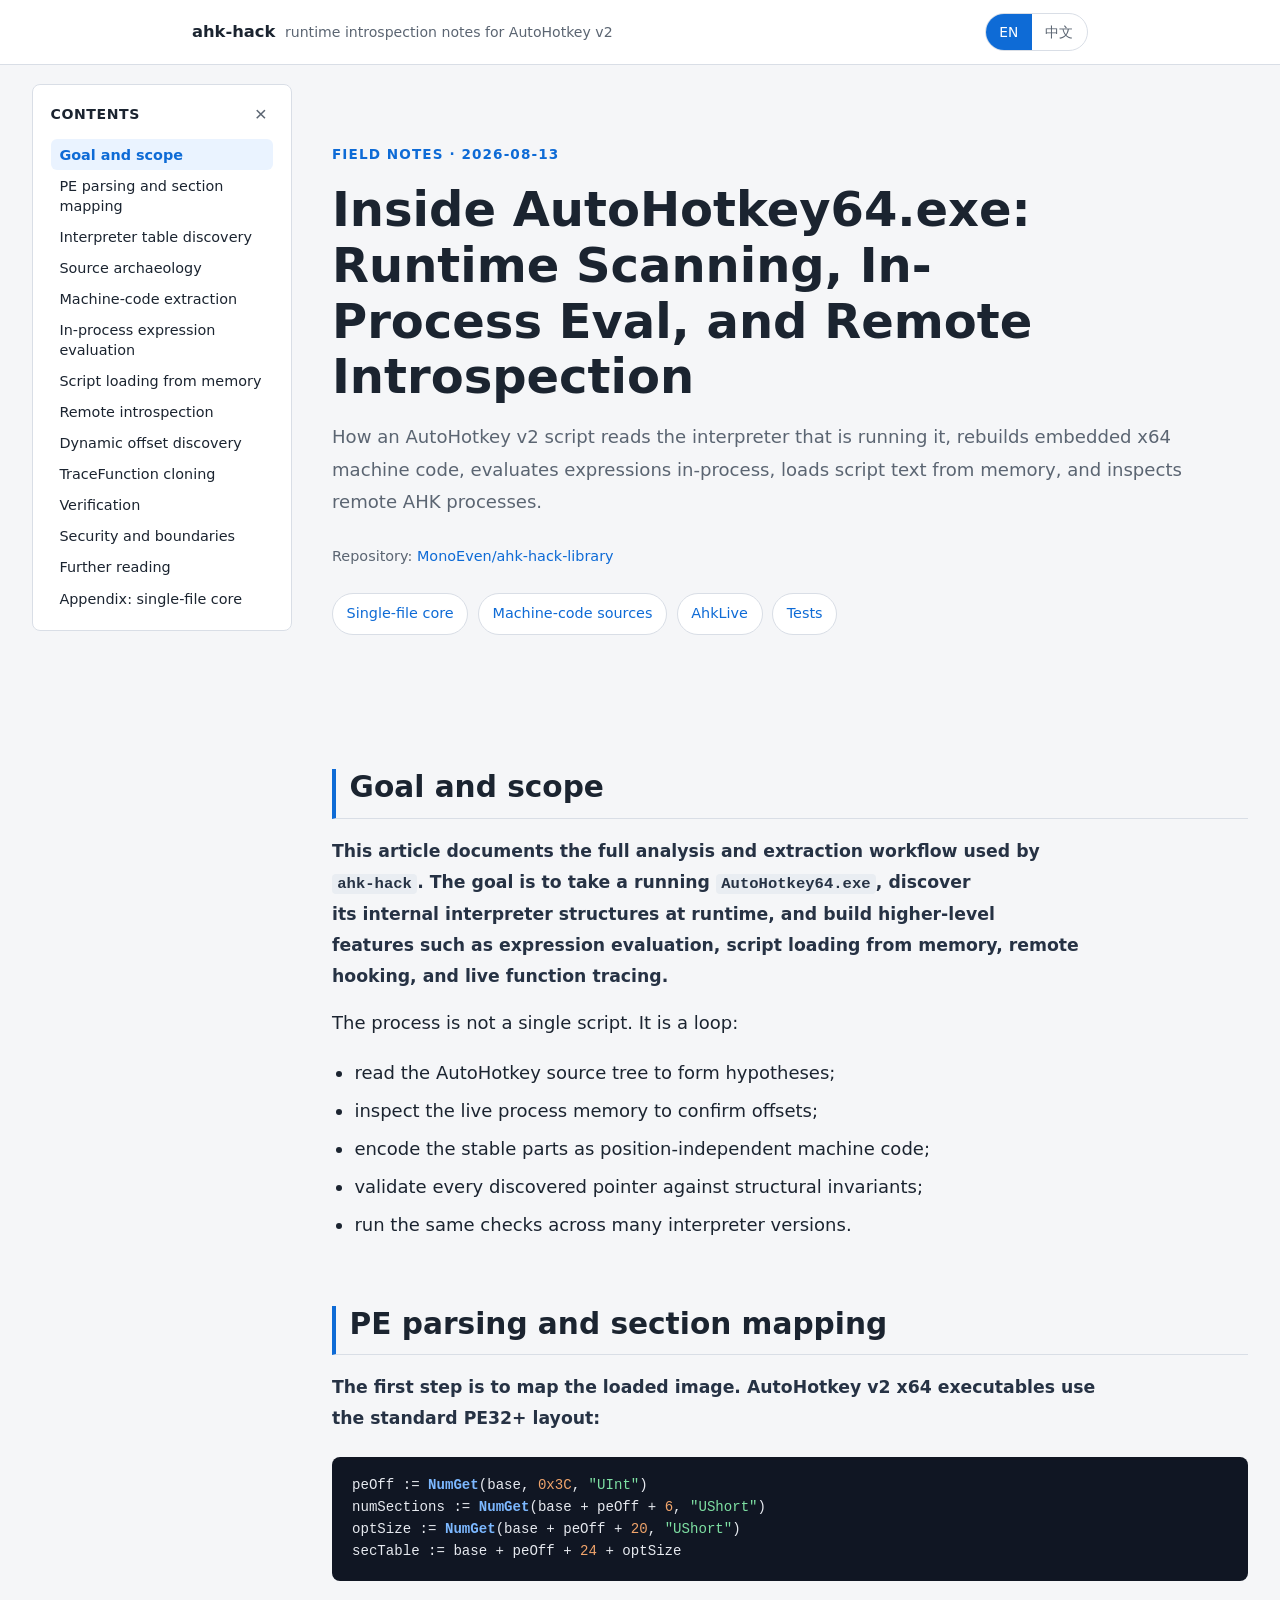
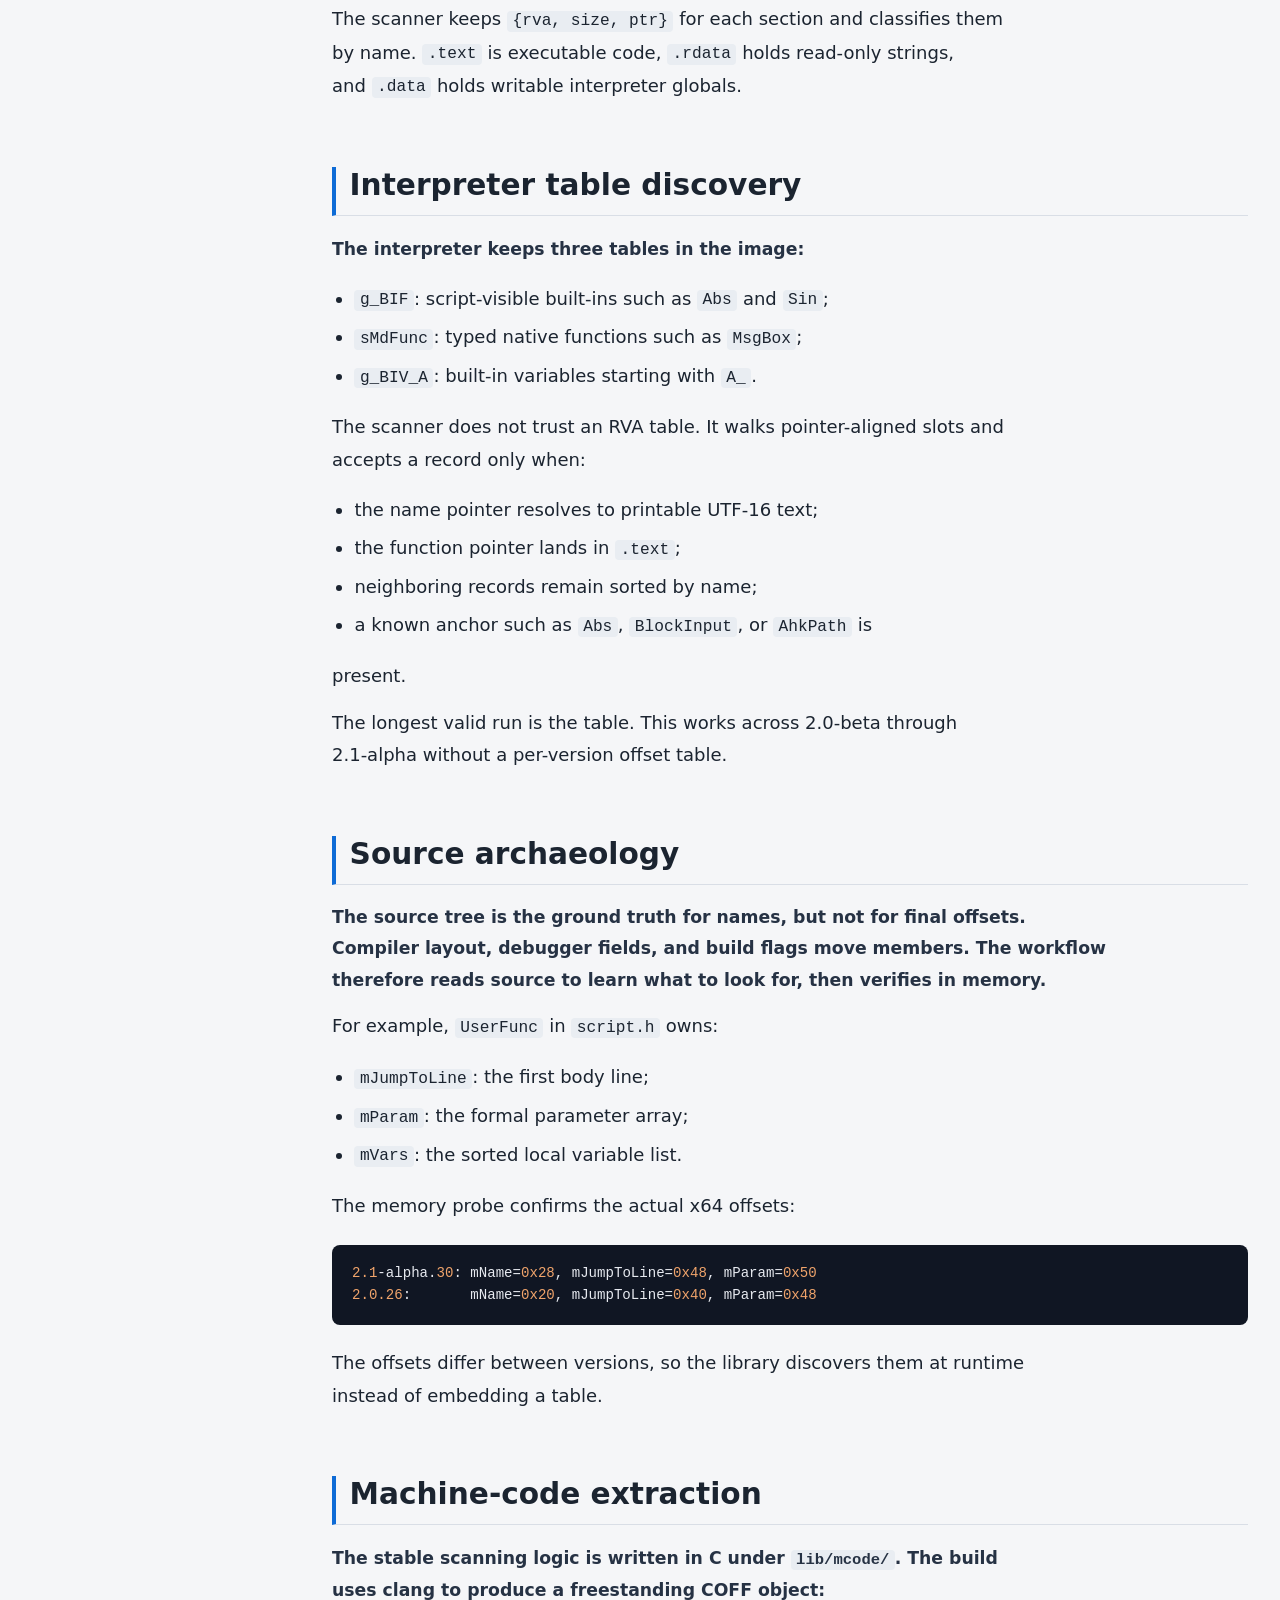
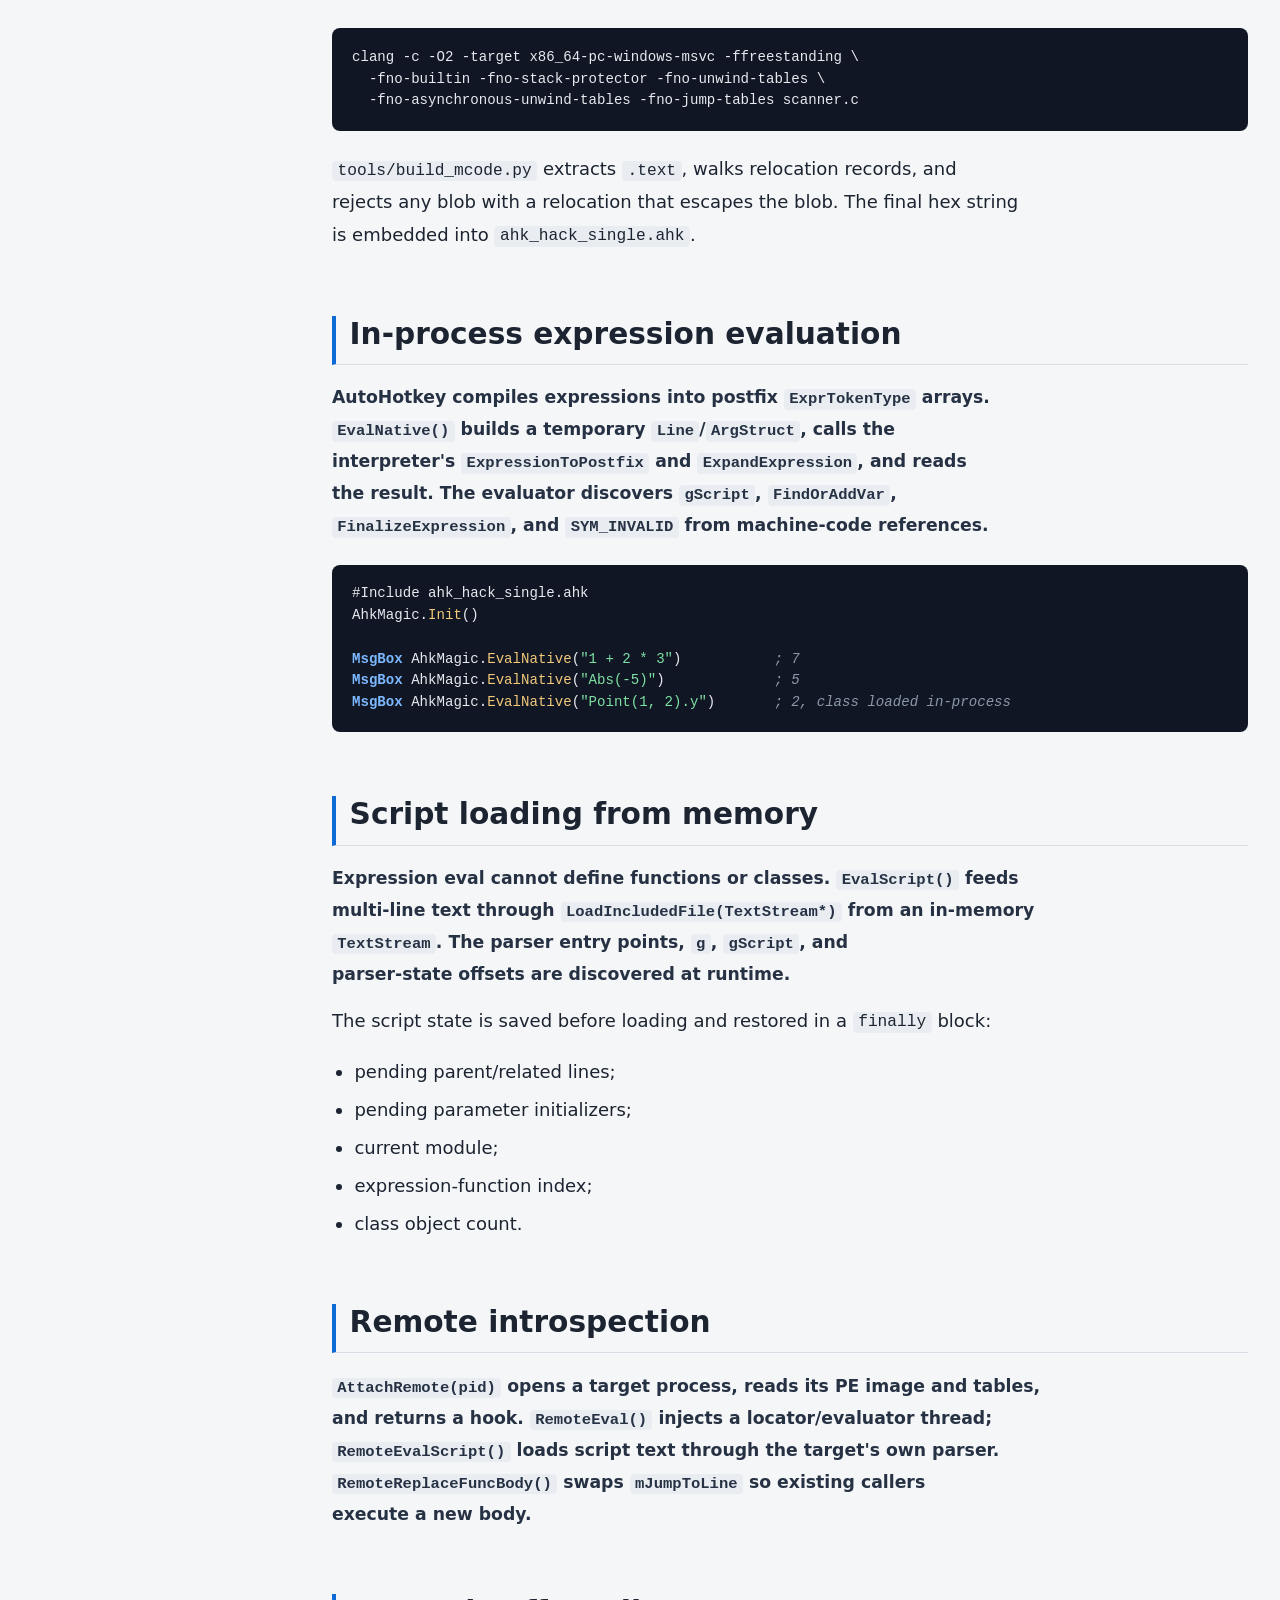
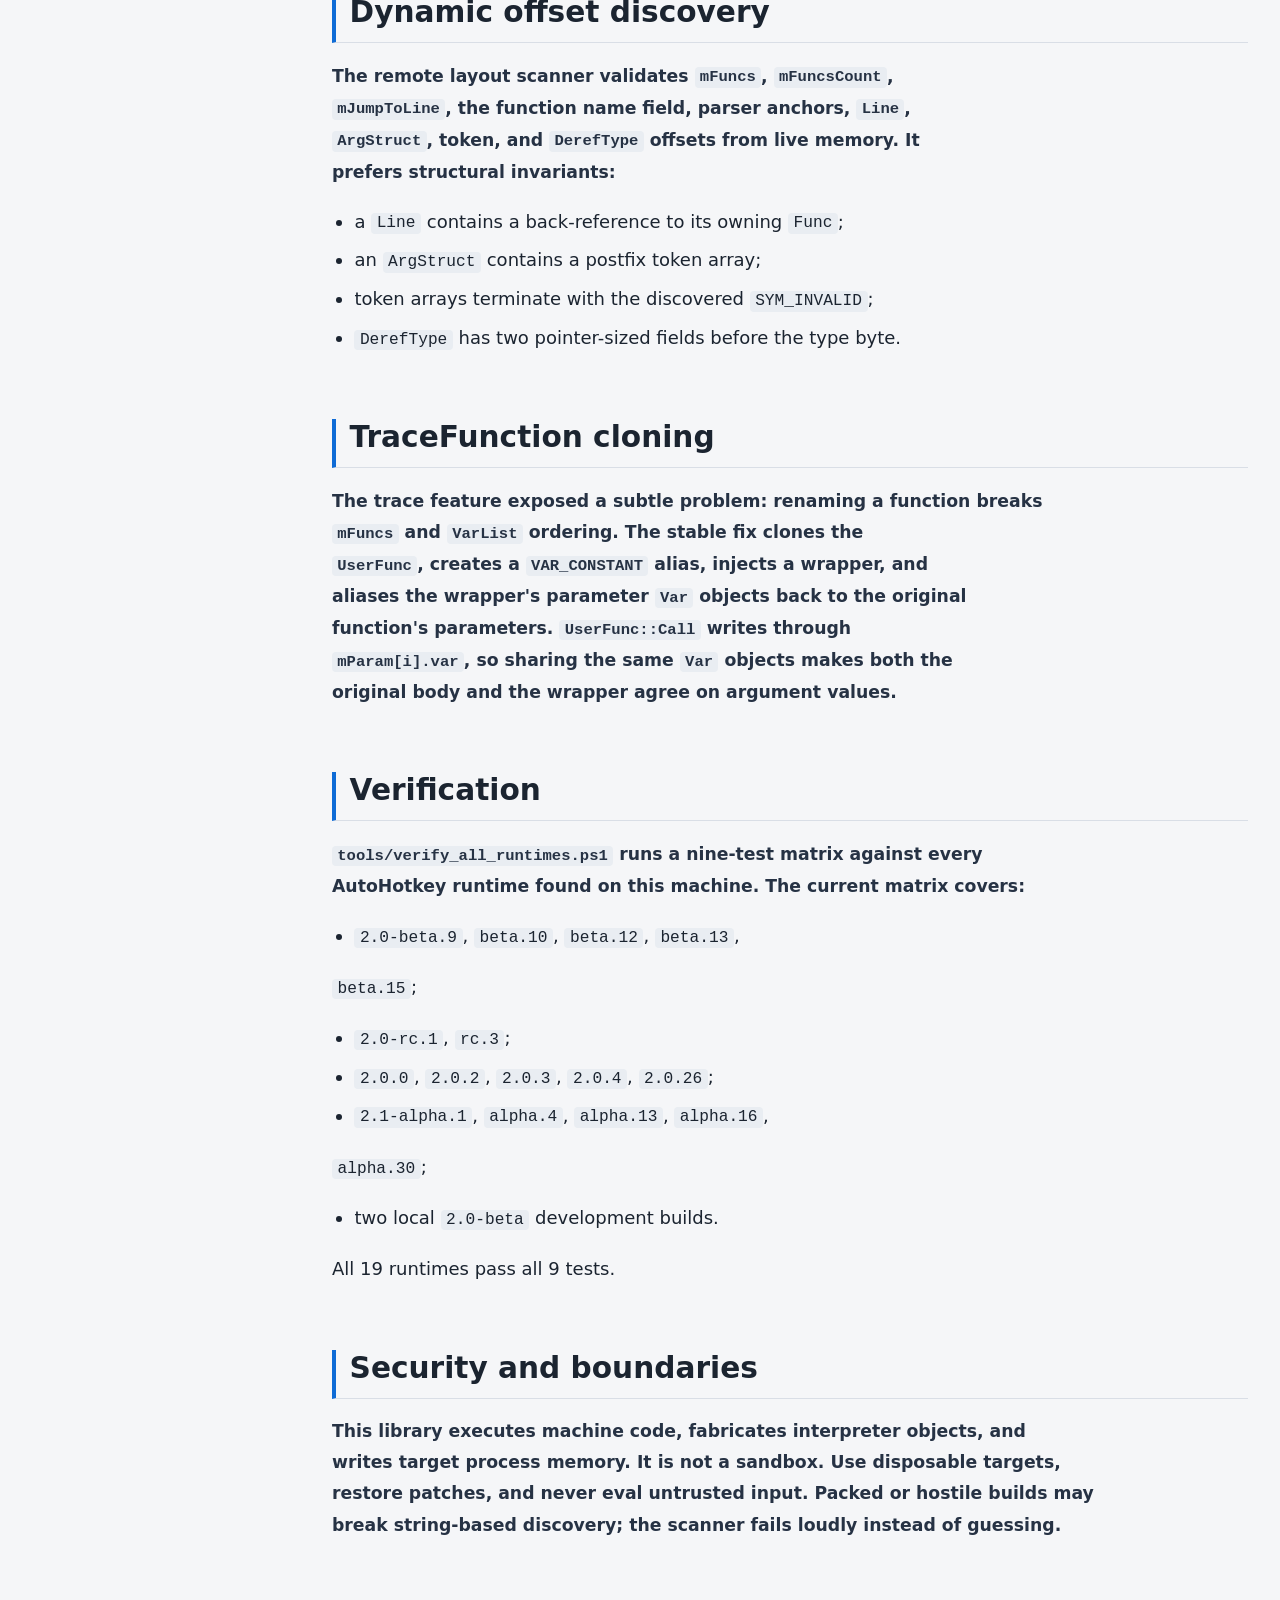
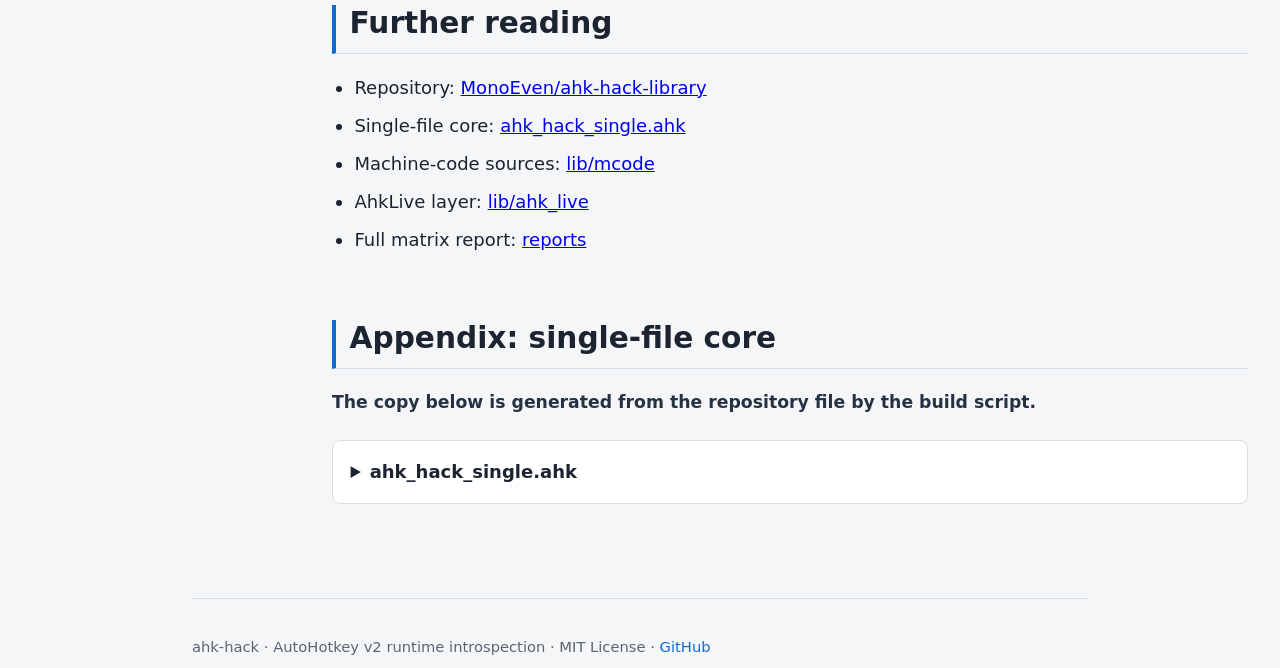
==== commit 35efc996: "Rewrite blog/pages and stabilize TraceFunction" ====
--- a/docs/index.html
+++ b/docs/index.html
@@ -3,9 +3,9 @@
 <head>
   <meta charset="utf-8">
   <meta name="viewport" content="width=device-width, initial-scale=1">
-  <title>Inside AutoHotkey64.exe - ahk-hack field notes</title>
-  <meta name="description" content="A technical walkthrough of runtime PE scanning, machine-code rebuilding, and in-process expression evaluation inside AutoHotkey v2.">
-  <link rel="stylesheet" href="style.css?v=3">
+  <title>Inside AutoHotkey64.exe - ahk-hack</title>
+  <meta name="description" content="How an AutoHotkey v2 script reads the interpreter that is running it, rebuilds embedded x64 machine code, evaluates expressions in-process, loads script text fr">
+  <link rel="stylesheet" href="style.css?v=4">
 </head>
 <body>
   <div class="progress" aria-hidden="true"></div>
@@ -13,7 +13,7 @@
     <div class="wrap">
       <div class="brand">
         <strong>ahk-hack</strong>
-        <span>runtime field notes for AutoHotkey v2</span>
+        <span>runtime introspection notes for AutoHotkey v2</span>
       </div>
       <nav class="lang-switch" aria-label="Language">
         <a class="active" href="index.html" lang="en">EN</a>
@@ -30,581 +30,162 @@
       </div>
       <nav id="toc" aria-label="Table of contents">
         <ol>
-          <li><a href="#why">Why scan at runtime</a></li>
-          <li><a href="#pe">The PE map</a></li>
-          <li><a href="#tables">The three interpreter tables</a></li>
-          <li><a href="#rebuild">Rebuilding the machine code</a></li>
-          <li><a href="#evalnative">EvalNative: in-process expression evaluation</a></li>
-          <li><a href="#evalscript">EvalScript: long text, functions, and classes</a></li>
-          <li><a href="#remote">Remote Hook</a></li>
-          <li><a href="#boundary">Runtime discovery versus layout constants</a></li>
-          <li><a href="#examples">Complete examples</a></li>
-          <li><a href="#verification">Verification matrix</a></li>
-          <li><a href="#debugging">Debugging and failure modes</a></li>
-          <li><a href="#security">Security and usage rules</a></li>
-          <li><a href="#learning">Learning path</a></li>
-          <li><a href="#appendix">Appendix: single-file source</a></li>
+<li><a href="#sec-1">Goal and scope</a></li>
+<li><a href="#sec-2">PE parsing and section mapping</a></li>
+<li><a href="#sec-3">Interpreter table discovery</a></li>
+<li><a href="#sec-4">Source archaeology</a></li>
+<li><a href="#sec-5">Machine-code extraction</a></li>
+<li><a href="#sec-6">In-process expression evaluation</a></li>
+<li><a href="#sec-7">Script loading from memory</a></li>
+<li><a href="#sec-8">Remote introspection</a></li>
+<li><a href="#sec-9">Dynamic offset discovery</a></li>
+<li><a href="#sec-10">TraceFunction cloning</a></li>
+<li><a href="#sec-11">Verification</a></li>
+<li><a href="#sec-12">Security and boundaries</a></li>
+<li><a href="#sec-13">Further reading</a></li><li><a href="#appendix">Appendix: single-file core</a></li>
         </ol>
       </nav>
     </aside>
     <div class="content">
     <section class="hero">
-      <div class="kicker">Field notes · 2026-08-12</div>
-      <h1>Inside AutoHotkey64.exe: Runtime Scanning, Machine Code, and In-Process Eval</h1>
-      <p class="lede">How an AutoHotkey v2 script reads the interpreter that is running it, rebuilds its embedded x64 machine code, and evaluates expressions without spawning a child process.</p>
-      <p class="meta">Repository: <a href="https://github.com/MonoEven/ahk-hack-library">MonoEven/ahk-hack-library</a> · Practice integration: <a href="https://github.com/MonoEven/cnumpy">cnumpy</a></p>
-      <div class="key-points">
-        <h2>What this covers</h2>
-        <ul>
-          <li>Runtime PE parsing and interpreter table scanning.</li>
-          <li>Rebuilding position-independent machine code from C sources.</li>
-          <li>In-process expression evaluation and script loading from memory.</li>
-        </ul>
-      </div>
+      <div class="kicker">Field notes · 2026-08-13</div>
+      <h1>Inside AutoHotkey64.exe: Runtime Scanning, In-Process Eval, and Remote Introspection</h1>
+      <p class="lede">How an AutoHotkey v2 script reads the interpreter that is running it, rebuilds embedded x64 machine code, evaluates expressions in-process, loads script text from memory, and inspects remote AHK processes.</p>
+      <p class="meta">Repository: <a href="https://github.com/MonoEven/ahk-hack-library">MonoEven/ahk-hack-library</a></p>
       <div class="links">
         <a href="https://raw.githubusercontent.com/MonoEven/ahk-hack-library/master/ahk_hack_single.ahk">Single-file core</a>
         <a href="https://github.com/MonoEven/ahk-hack-library/tree/master/lib/mcode">Machine-code sources</a>
+        <a href="https://github.com/MonoEven/ahk-hack-library/tree/master/lib/ahk_live">AhkLive</a>
         <a href="https://github.com/MonoEven/ahk-hack-library/tree/master/tests">Tests</a>
       </div>
     </section>
 
     <article>
-      <section id="why">
-        <h2>1. Why scan at runtime</h2>
-        <p>AutoHotkey v2 exposes the script-facing surface through built-ins and system variables such as <code>A_AhkPath</code>, but it does not provide a stable C API for interpreter internals. The tables used by this library, <code>g_BIF</code>, <code>sMdFunc</code>, and <code>g_BIV_A</code>, live inside <code>AutoHotkey64.exe</code> itself.</p>
-        <p>A script running inside the interpreter can call <code>GetModuleHandle</code> with <code>A_AhkPath</code>, parse the PE headers, and inspect <code>.text</code>, <code>.rdata</code>, and <code>.data</code> directly. The library reads the image first, mutates only through explicit operations, and lets locator failures surface as errors.</p>
-      </section>
-
-      <section id="pe">
-        <h2>2. The PE map</h2>
-        <p>Every x64 AutoHotkey v2 executable starts with the same fixed layout: an <code>MZ</code> DOS header, the PE signature <code>PE\0\0</code> at the offset stored in <code>e_lfanew</code>, and a PE32+ optional header with magic <code>0x20B</code>. The section table follows the optional header; each entry records a name, virtual size, virtual address, raw size, and characteristics.</p>
-        <pre><code>peOff := NumGet(base, 0x3C, "UInt")
-numSections := NumGet(base + peOff + 6, "UShort")
-optSize := NumGet(base + peOff + 20, "UShort")
+<section id="sec-1"><h2>Goal and scope</h2>
+<p>This article documents the full analysis and extraction workflow used by<br><code>ahk-hack</code>. The goal is to take a running <code>AutoHotkey64.exe</code>, discover<br>its internal interpreter structures at runtime, and build higher-level<br>features such as expression evaluation, script loading from memory, remote<br>hooking, and live function tracing.</p>
+<p>The process is not a single script. It is a loop:</p>
+<ul>
+<li>read the AutoHotkey source tree to form hypotheses;</li>
+<li>inspect the live process memory to confirm offsets;</li>
+<li>encode the stable parts as position-independent machine code;</li>
+<li>validate every discovered pointer against structural invariants;</li>
+<li>run the same checks across many interpreter versions.</li>
+</ul>
+</section>
+<section id="sec-2"><h2>PE parsing and section mapping</h2>
+<p>The first step is to map the loaded image. AutoHotkey v2 x64 executables use<br>the standard PE32+ layout:</p>
+<pre class="lang-autohotkey"><code>peOff := NumGet(base, 0x3C, &quot;UInt&quot;)
+numSections := NumGet(base + peOff + 6, &quot;UShort&quot;)
+optSize := NumGet(base + peOff + 20, &quot;UShort&quot;)
 secTable := base + peOff + 24 + optSize</code></pre>
-        <p><code>AhkMagic._ModuleSections()</code> wraps this into a <code>Map</code> keyed by section name, with <code>{rva, size, ptr}</code> per section. Three sections are used by the scanner:</p>
-        <ul>
-          <li><code>.text</code> contains executable code, so it is the only valid target for function pointers.</li>
-          <li><code>.rdata</code> holds read-only data, where UTF-16 names usually live.</li>
-          <li><code>.data</code> holds writable globals, where the interpreter tables are built.</li>
-        </ul>
-      </section>
-
-      <section id="tables">
-        <h2>3. The three interpreter tables</h2>
-        <p>The scanner looks for three tables whose record layout is stable on x64:</p>
-        <table>
-          <thead>
-            <tr>
-              <th>Table</th>
-              <th>Contents</th>
-              <th>Record stride</th>
-            </tr>
-          </thead>
-          <tbody>
-            <tr>
-              <td><code>g_BIF</code></td>
-              <td>script-visible built-ins such as <code>Abs</code> and <code>Sin</code></td>
-              <td><code>0x20</code> bytes</td>
-            </tr>
-            <tr>
-              <td><code>sMdFunc</code></td>
-              <td>typed native functions such as <code>MsgBox</code> and <code>WinActivate</code></td>
-              <td><code>0x28</code> bytes</td>
-            </tr>
-            <tr>
-              <td><code>g_BIV_A</code></td>
-              <td>built-in variables beginning with <code>A_</code></td>
-              <td><code>0x18</code> bytes</td>
-            </tr>
-          </tbody>
-        </table>
-        <p>Every candidate record has to pass three checks. The name pointer must resolve to a printable UTF-16 string in <code>.rdata</code> or <code>.data</code>. The function pointer must resolve into <code>.text</code>. Neighboring records must remain sorted by name. The scanner walks pointer-aligned slots, anchors on <code>Abs</code>, <code>BlockInput</code>, and <code>AhkPath</code>, and keeps the longest run that satisfies all three checks. It then reads each record's RVA, parameter counts, and ID.</p>
-        <p>Signature scanning was chosen over an RVA table so that the same blob can run on 2.0-beta.10, 2.0.0, 2.0.26, and 2.1-alpha.30.</p>
-      </section>
-
-      <section id="rebuild">
-        <h2>4. Rebuilding the machine code</h2>
-        <p>"Rebuilding the machine code" means regenerating the hex constants embedded in <code>ahk_hack_single.ahk</code> from the C sources in <code>lib/mcode/</code>. The blobs are compiled and checked by <code>tools/build_mcode.py</code>, not transcribed by hand.</p>
-        <p>The sources are:</p>
-        <table>
-          <thead>
-            <tr>
-              <th>Source</th>
-              <th>Purpose</th>
-            </tr>
-          </thead>
-          <tbody>
-            <tr>
-              <td><code>scanner.c</code></td>
-              <td>locates <code>g_BIF</code>, <code>sMdFunc</code>, and <code>g_BIV_A</code></td>
-            </tr>
-            <tr>
-              <td><code>export_scanner.c</code></td>
-              <td>generic PE export-table scan for any loaded module</td>
-            </tr>
-            <tr>
-              <td><code>inproc_eval.c</code></td>
-              <td>in-process expression evaluator over a temporary <code>Line</code></td>
-            </tr>
-            <tr>
-              <td><code>internal_locator.c</code></td>
-              <td>runtime discovery of EvalNative internals</td>
-            </tr>
-            <tr>
-              <td><code>mem_script.c</code></td>
-              <td>in-memory <code>TextStream</code> for EvalScript</td>
-            </tr>
-          </tbody>
-        </table>
-        <h3>4.1 Compile to a freestanding COFF object</h3>
-        <pre><code>clang -c -O2 -target x86_64-pc-windows-msvc -ffreestanding \
+<p>The scanner keeps <code>{rva, size, ptr}</code> for each section and classifies them<br>by name. <code>.text</code> is executable code, <code>.rdata</code> holds read-only strings,<br>and <code>.data</code> holds writable interpreter globals.</p>
+</section>
+<section id="sec-3"><h2>Interpreter table discovery</h2>
+<p>The interpreter keeps three tables in the image:</p>
+<ul>
+<li><code>g_BIF</code>: script-visible built-ins such as <code>Abs</code> and <code>Sin</code>;</li>
+<li><code>sMdFunc</code>: typed native functions such as <code>MsgBox</code>;</li>
+<li><code>g_BIV_A</code>: built-in variables starting with <code>A_</code>.</li>
+</ul>
+<p>The scanner does not trust an RVA table. It walks pointer-aligned slots and<br>accepts a record only when:</p>
+<ul>
+<li>the name pointer resolves to printable UTF-16 text;</li>
+<li>the function pointer lands in <code>.text</code>;</li>
+<li>neighboring records remain sorted by name;</li>
+<li>a known anchor such as <code>Abs</code>, <code>BlockInput</code>, or <code>AhkPath</code> is</li>
+</ul>
+<p>  present.</p>
+<p>The longest valid run is the table. This works across 2.0-beta through<br>2.1-alpha without a per-version offset table.</p>
+</section>
+<section id="sec-4"><h2>Source archaeology</h2>
+<p>The source tree is the ground truth for names, but not for final offsets.<br>Compiler layout, debugger fields, and build flags move members. The workflow<br>therefore reads source to learn what to look for, then verifies in memory.</p>
+<p>For example, <code>UserFunc</code> in <code>script.h</code> owns:</p>
+<ul>
+<li><code>mJumpToLine</code>: the first body line;</li>
+<li><code>mParam</code>: the formal parameter array;</li>
+<li><code>mVars</code>: the sorted local variable list.</li>
+</ul>
+<p>The memory probe confirms the actual x64 offsets:</p>
+<pre class="lang-text"><code>2.1-alpha.30: mName=0x28, mJumpToLine=0x48, mParam=0x50
+2.0.26:       mName=0x20, mJumpToLine=0x40, mParam=0x48</code></pre>
+<p>The offsets differ between versions, so the library discovers them at runtime<br>instead of embedding a table.</p>
+</section>
+<section id="sec-5"><h2>Machine-code extraction</h2>
+<p>The stable scanning logic is written in C under <code>lib/mcode/</code>. The build<br>uses clang to produce a freestanding COFF object:</p>
+<pre class="lang-text"><code>clang -c -O2 -target x86_64-pc-windows-msvc -ffreestanding \
   -fno-builtin -fno-stack-protector -fno-unwind-tables \
   -fno-asynchronous-unwind-tables -fno-jump-tables scanner.c</code></pre>
-        <p><code>-ffreestanding</code> removes CRT startup and standard-library assumptions. The <code>-fno-*</code> flags disable stack protectors, unwind tables, and compiler-generated jump tables, which keeps the output small and deterministic.</p>
-        <h3>4.2 Extract <code>.text</code> and resolve relocations</h3>
-        <p>The build script parses the COFF object, extracts the <code>.text</code> bytes, and walks every relocation record. It accepts <code>IMAGE_REL_AMD64_REL32</code> (type 4) only when the target symbol stays inside <code>.text</code>. Any other relocation aborts the build.</p>
-        <p>The reason is runtime placement. <code>MCode()</code> decodes the hex string into an AHK <code>Buffer</code>, changes its protection to executable, and returns it for <code>DllCall</code>. The blob has no absolute addresses, imports, or <code>.rdata</code> references, so it can run at any address. A relocation that escapes <code>.text</code> would make the copied bytes point back into the original object file instead of the current process.</p>
-        <h3>4.3 Embed and verify</h3>
-        <pre><code>python tools\build_mcode.py --embed-only --out ahk_hack_single.ahk</code></pre>
-        <p>The script replaces the five <code>MC_*_X64</code> constants and prints the blob sizes. Regenerating from <code>lib/mcode/</code> currently reproduces the checked-in constants exactly. The sizes are <code>2559</code> bytes for the interpreter scanner, <code>297</code> for the export scanner, <code>1784</code> for the in-process evaluator, <code>1537</code> for the internal locator, and <code>1016</code> for the memory-script loader.</p>
-        <p>After a rebuild, run the test suite across the four interpreters. That is the actual verification; the hex strings themselves are not meant to be reviewed by eye.</p>
-      </section>
-
-      <section id="evalnative">
-        <h2>5. EvalNative: in-process expression evaluation</h2>
-        <p><code>EvalNative()</code> allocates a scratch buffer, builds a temporary <code>Line</code> and <code>ArgStruct</code>, and calls the interpreter's expression pipeline in place. No child process is involved, so the expression resolves against the caller's global variable table and module state.</p>
-        <h3>5.1 Why this enables Eval</h3>
-        <p>AutoHotkey does not evaluate an expression string directly. During script load, each expression line is compiled by <code>Line::ExpressionToPostfix</code> into a postfix <code>ExprTokenType</code> array, variables and functions are resolved, and <code>Line::ExpandExpression</code> later evaluates that postfix. <code>EvalNative()</code> constructs the same temporary <code>Line</code>/<code>ArgStruct</code> the parser would have produced, then calls those same functions. The result is not a reimplementation of AHK semantics; it is the interpreter's own expression pipeline running on a synthetic line. Operator precedence, string escapes, built-in calls, and global variable resolution are identical to a compiled script line.</p>
-        <pre><code>// source/script.h (AutoHotkey v2.1-alpha.30)
-ResultType ExpressionToPostfix(ArgStruct &aArg);
-ResultType ExpressionToPostfix(ArgStruct &aArg, ExprTokenType *&aInfix);
-ResultType FinalizeExpression(ArgStruct &aArg);
-LPTSTR ExpandExpression(int aArgIndex, ResultType &aResult, ResultToken *aResultToken,
-    LPTSTR &aTarget, LPTSTR &aDerefBuf, size_t &aDerefBufSize,
-    LPTSTR aArgDeref[], size_t aExtraSize);</code></pre>
-        <p>The first step is locating the functions. The library scans <code>.text</code> for RIP-relative references to two stable error strings, <code>"Missing operand."</code> and <code>"Error evaluating expression."</code>, then walks backward to the enclosing function starts. Those functions are <code>ExpressionToPostfix</code> and <code>ExpandExpression</code>.</p>
-        <p>Supporting addresses come from a second machine-code locator:</p>
-        <ul>
-          <li><code>gScript</code>: the most frequent <code>lea rcx,[rip+disp]</code> target inside <code>ExpressionToPostfix</code>.</li>
-          <li><code>FindVar</code>/<code>FindOrAddVar</code>: a six-argument prologue plus a null-name comparison pattern.</li>
-          <li><code>FinalizeExpression</code>: the standard <code>ArgStruct</code> prologue between the two main functions.</li>
-          <li>CRT <code>free</code>: the call reached immediately after the direct caller of <code>ExpressionToPostfix</code>.</li>
-          <li><code>SYM_INVALID</code>: the postfix terminator immediate found inside <code>ExpandExpression</code>.</li>
-        </ul>
-        <p>Before calling <code>ExpressionToPostfix</code>, the evaluator scans the UTF-16 expression and marks identifiers for variable resolution. It skips quoted strings and identifiers that follow a <code>.</code>, so member expressions such as <code>Point(1,2).x</code> are left alone. After postfix generation, <code>FindOrAddVar</code> resolves variables and function references, <code>FinalizeExpression</code> runs when the build has a separate function, and <code>ExpandExpression</code> evaluates the result.</p>
-        <pre><code>#Include ahk_hack_single.ahk
+<p><code>tools/build_mcode.py</code> extracts <code>.text</code>, walks relocation records, and<br>rejects any blob with a relocation that escapes the blob. The final hex string<br>is embedded into <code>ahk_hack_single.ahk</code>.</p>
+</section>
+<section id="sec-6"><h2>In-process expression evaluation</h2>
+<p>AutoHotkey compiles expressions into postfix <code>ExprTokenType</code> arrays.<br><code>EvalNative()</code> builds a temporary <code>Line</code>/<code>ArgStruct</code>, calls the<br>interpreter's <code>ExpressionToPostfix</code> and <code>ExpandExpression</code>, and reads<br>the result. The evaluator discovers <code>gScript</code>, <code>FindOrAddVar</code>,<br><code>FinalizeExpression</code>, and <code>SYM_INVALID</code> from machine-code references.</p>
+<pre class="lang-autohotkey"><code>#Include ahk_hack_single.ahk
 AhkMagic.Init()
 
-MsgBox AhkMagic.EvalNative("1 + 2 * 3")          ; 7
-MsgBox AhkMagic.EvalNative("2 * 3.5")            ; 7.0
-MsgBox AhkMagic.EvalNative("Abs(-5)")            ; 5
-MsgBox AhkMagic.EvalNative("SubStr(`"abc`", 2)") ; "bc"
-
-myVar := 42
-MsgBox AhkMagic.EvalNative("myVar + 1")          ; 43</code></pre>
-        <p>The verified builds support literals, operators, globals, and function calls. Unsupported input raises an error with the pipeline status.</p>
-      </section>
-
-      <section id="evalscript">
-        <h2>6. EvalScript: the parser framework and in-memory loading</h2>
-        <h3>6.1 How AutoHotkey parses scripts</h3>
-        <p>Script loading is a pipeline. <code>Script::LoadFromFile</code> opens the main file; <code>OpenIncludedFile</code> creates a <code>TextStream</code>; <code>LoadIncludedFile(TextStream*, int)</code> reads lines through <code>GetLine</code>/<code>GetLineContinuation</code>, classifies each line (directive, hotkey, label, class, expression), and creates <code>Line</code> objects through <code>AddLine</code>/<code>ParseAndAddLine</code>. Expression lines are compiled by <code>ExpressionToPostfix</code> into <code>ExprTokenType</code> arrays; <code>PreparseExpressions</code> pre-compiles expression lines at load time; <code>PreprocessLocalVars</code> binds local variables inside function bodies. Function definitions are registered in <code>Script::mFuncs</code>, and each <code>UserFunc</code> keeps a <code>mJumpToLine</code> pointer to its body.</p>
-        <pre><code>// source/script.h (AutoHotkey v2.1-alpha.30), Script fields used by EvalScript
-Line *mLastLine;
-FuncList mFuncs;
-ScriptModule *mCurrentModule = &mBuiltinModule;
-ScriptModule *mLastModule = &mDefaultModule;
-Line *mLineParent = nullptr;
-Line *mPendingRelatedLine;
-Line *mLastParamInitializer;
-LPCTSTR mPendingHotkey = nullptr;
-int mExprFuncIndex = INT_MAX;
-bool mNextLineIsFunctionBody;
-bool mIgnoreNextBlockBegin;
-bool mBackCompatMode = true;
-int mClassObjectCount;</code></pre>
-        <p>This framework is why <code>EvalScript()</code> can define functions and classes in-process: it feeds the same <code>LoadIncludedFile</code> pipeline, from a memory <code>TextStream</code> instead of a file. The parser does not know whether the text came from disk or from a synthetic stream.</p>
-        <pre><code>// source/script.cpp (AutoHotkey v2.1-alpha.30), trimmed
-ResultType Script::LoadIncludedFile(TextStream *fp)
-{
-    int source_file_index = mCurrFileIndex;
-    bool blocks_previously_open = mLineParent || mClassObjectCount;
-    auto module_previously_open = mCurrentModule;
-    bool caller_backcompatmode = mBackCompatMode;
-    LineBuffer buf, next_buf;
-    ...
-    while (buf_length != -1)
-    {
-        if (!GetLineContinuation(fp, buf, next_buf, phys_line_number, has_continuation_section))
-            return FAIL;
-        ...
-    }
-}</code></pre>
-        <p>Expression evaluation cannot define functions or classes. <code>EvalScript()</code> uses the interpreter's include machinery directly from memory: the text is encoded as UTF-16, a minimal <code>TextMem</code>-compatible <code>TextStream</code> is built in a scratch buffer, and it is passed straight to <code>LoadIncludedFile(TextStream*)</code>. No temporary <code>.ahk</code> file is created. New lines run through <code>PreparseExpressions</code>, new functions through <code>PreprocessLocalVars</code>, and the last non-declaration line is evaluated with <code>EvalNative()</code>.</p>
-        <p>Each entry point is located at runtime:</p>
-        <ul>
-          <li><code>PreparseExpressions</code> is found through callers of <code>ExpressionToPostfix</code> combined with <code>cmp byte ptr [rbx], 3/4</code> patterns.</li>
-          <li><code>PreprocessLocalVars</code> uses its <code>movzx</code> plus <code>cmp byte ptr [rax+0x23], 2</code> signature.</li>
-          <li><code>OpenIncludedFile</code> is located as a fingerprint for <code>LoadIncludedFile(TextStream*)</code>, using two prologue needles covering the 2.0 line and 2.1.</li>
-          <li><code>LoadIncludedFile(TextStream*)</code> is found through a <code>cmp eax,3</code> site in the callers of <code>OpenIncludedFile</code>.</li>
-          <li><code>Line::sSourceFileCount</code> is discovered from a backward RIP-relative load with a plausible small count.</li>
-          <li>The <code>g</code> global is discovered inside callers of <code>PreparseExpressions</code> via a <code>mov rax,[rip+disp]</code> followed by a store into offset <code>0x28</code>.</li>
-        </ul>
-        <p>The in-memory <code>TextStream</code> is built with both possible <code>mData</code> regions populated, so the loader does not need to choose a layout for 2.0 versus 2.1. The script state is saved before loading and restored in a <code>finally</code> block: pending parent/related lines, pending parameter initializers, current module, expression-function state, and class count. This keeps temporary parser state out of the caller.</p>
-        <pre><code>script := "
-(
-add(a, b) {
-    return a + b
-}
-add(1, 2)
-)"
-MsgBox AhkMagic.EvalScript(script)               ; 3
-
-classScript := "
-(
-class Point {
-    x := 0
-    y := 0
-    __New(x, y) {
-        this.x := x
-        this.y := y
-    }
-}
-Point(1, 2).x
-)"
-MsgBox AhkMagic.EvalScript(classScript)          ; 1
-MsgBox AhkMagic.EvalNative("Point(1, 2).y")      ; 2, class loaded and used in-process</code></pre>
-      </section>
-
-      <section id="remote">
-        <h2>7. Remote Hook</h2>
-        <p>Think of the target as a running machine. We do not install anything into it and it does not have to cooperate: no <code>#Include</code>, no exported pointer, no callback. We read its memory map, find the labels on its internal shelves, then insert a small worker thread through the OS remote-thread door.</p>
-        <p><code>AttachRemoteByName("AutoHotkey64.exe")</code> finds the running process by image name, opens it with <code>OpenProcess</code>, reads PE headers and data sections through <code>ReadProcessMemory</code>, scans anchor names and sorted runs to locate the three tables, and returns a map with <code>image_base</code>, <code>table_rva</code>, and entries. <code>RemoteRedirect(hook, "Abs", "Sin")</code> reopens with write access and writes the destination function pointer into the source entry's <code>fn_ptr</code> slot.</p>
-        <p><code>AttachRemote(pid)</code> is the PID-based form of the same scan: <code>OpenProcess</code> plus <code>ReadProcessMemory</code>, PE section parsing, and the anchor/run table scan. <code>tools/ahk_remote_attach.py</code> does the same scan from outside without injection and can redirect builtins in the live table.</p>
-        <p><code>RemoteDeepRedirect(hook, "Abs", "Sin")</code> goes deeper: it scans the target heap for the already-resolved <code>Func</code> object and patches its <code>mBIF</code>, so a function <code>B()</code> that directly calls <code>A()</code> changes too.</p>
-        <pre><code>F1:: {
-    global hook
-    hook := AhkMagic.AttachRemoteByName("AutoHotkey64.exe")
-}
-F2:: {
-    global hook
-    AhkMagic.RemoteRedirect(hook, "Abs", "Sin")
-    Send "{F7}"          ; activate target hotkey to verify
-    Sleep 400
-}
-F3:: {
-    global hook
-    AhkMagic.RemoteEval(hook, "x := 1 + 2 * 3")
-    Send "{F8}"          ; activate target hotkey to verify
-    Sleep 400
-}</code></pre>
-        <p>Resident target behind <code>F7/F8</code> (<code>tests/remote_hook_resident_target.ahk</code>):</p>
-        <pre><code>#NoTrayIcon
-Persistent
-
-pidFile := A_Temp "\ahk_remote_attach_target.pid"
-outFile := A_Temp "\ahk_remote_resident.out"
-errFile := A_Temp "\ahk_remote_resident.err"
-try FileDelete(outFile)
-try FileDelete(errFile)
-FileAppend(DllCall("GetCurrentProcessId") "`n", pidFile)
-
-x := 0
-name := "Abs"
-
-F7:: {
-    global name
-    global outFile
-    try {
-        FileAppend("f7=" %name%(1) "`n", outFile)
-    } catch as e {
-        FileAppend("f7err=" e.Message "`n", outFile)
-    }
-}
-
-F8:: {
-    global x
-    global outFile
-    FileAppend("f8=" x "`n", outFile)
-}</code></pre>
-        <p><code>RemoteEval(hook, expr)</code> injects a thread stub plus the internal locator and evaluator blobs, runs them with <code>CreateRemoteThread</code>, and reads the result back.</p>
-        <p><code>RemoteEvalScript(hook, text)</code> loads multi-line scripts inside the target through its script-loading pipeline, including function and class definitions. The injected thread sets <code>g-&gt;CurrentFunc</code> before <code>PreparseExpressions</code>, so class methods using <code>Super</code> parse correctly.</p>
-        <pre><code>hook := AhkMagic.AttachRemoteByName("AutoHotkey64.exe")
-script := "
-(
-add(a, b) {
-    return a + b
-}
-add(1, 2)
-)"
-MsgBox AhkMagic.RemoteEvalScript(hook, script)   ; 3</code></pre>
-        <p><code>RemoteReplaceFuncBody(hook, "A", "NewA")</code> replaces the function body pointer like <code>Abs -&gt; Sin</code>. The hotkey demo loads <code>NewA</code> on <code>F2</code>, replaces <code>A</code>, and <code>F9</code> verifies <code>42</code>; <code>F3</code> loads <code>PointNew</code> and <code>RemoteEval</code> verifies <code>2</code>.</p>
-        <p>Class verification chain: <code>RemoteEvalScript</code> loads <code>PointNew</code> into the target, then <code>RemoteEval</code> reads <code>PointNew(1, 2).y</code> in the same target. The hotkey path verifies function body replacement: <code>F2</code> loads <code>NewA</code>, replaces <code>A</code>, and <code>F9</code> returns <code>42</code>.</p>
-        <p>Live verification: start <code>tests/remote_hook_resident_target.ahk</code>, redirect <code>Abs</code> to <code>Sin</code>, then send <code>F7</code> to the target. It writes <code>0.8414709848078965</code> (<code>Sin(1)</code>) instead of <code>1</code> (<code>Abs(1)</code>). Remote eval <code>x := 1 + 2 * 3</code> is verified by sending <code>F8</code>, which writes <code>7</code>.</p>
-        <p>Function-to-function verification: <code>tests/remote_hook_function_target.ahk</code> defines <code>B_direct()</code> and <code>B_dynamic()</code>; <code>tests/remote_hook_function_demo.ahk</code> deep redirects <code>Abs -&gt; Sin</code> and both outputs become <code>0.8414709848078965</code>.</p>
-        <p>Remote compatibility matrix: 16/16 interpreter x interpreter combinations passed, and 16/16 Ahk2Exe-compiled UPX target x interpreter combinations passed.</p>
-        <pre><code>powershell -ExecutionPolicy Bypass -File tools\verify_remote_compat.ps1</code></pre>
-      </section>
-
-      <section id="boundary">
-        <h2>8. Runtime discovery versus layout constants</h2>
-        <p>"Hardcoded" needs a precise definition here. The library has no per-version table at all. Tables, function entry points, globals, and enum values are discovered at runtime. The Script field offsets used by EvalScript are discovered the same way: a one-time probe loads a function from memory, diffs the live Script object to find <code>mFuncs</code>, <code>mFuncsCount</code>, and <code>mLastLine</code>, walks the new function's line chain to find <code>mJumpLine</code>, and reads parser-state anchors from the <code>LoadIncludedFile</code> prologue. Stable offsets such as <code>Line</code>/<code>ArgStruct</code>/token layout are fixed constants that have not changed across the verified builds.</p>
-        <table>
-          <thead>
-            <tr>
-              <th>Axis</th>
-              <th>Status</th>
-            </tr>
-          </thead>
-          <tbody>
-            <tr>
-              <td>Table addresses (<code>g_BIF</code>, <code>sMdFunc</code>, <code>g_BIV_A</code>)</td>
-              <td>Runtime-discovered by PE and signature scan</td>
-            </tr>
-            <tr>
-              <td>Function entry points (EvalNative and EvalScript pipelines)</td>
-              <td>Runtime-discovered, no RVA table</td>
-            </tr>
-            <tr>
-              <td>Globals (<code>g</code>, <code>gScript</code>, current-line slot, <code>sSourceFileCount</code>)</td>
-              <td>Runtime-discovered</td>
-            </tr>
-            <tr>
-              <td>Enum values such as <code>SYM_INVALID</code></td>
-              <td>Runtime-discovered by the internal locator</td>
-            </tr>
-            <tr>
-              <td>Script/UserFunc/TextStream layout offsets</td>
-              <td>Runtime-discovered by probe diffing and machine-code anchors</td>
-            </tr>
-          </tbody>
-        </table>
-        <p>The probe runs once per process and restores the Script object afterwards, so it does not leave a hidden test function behind. A build whose layout differs will make the probe fail explicitly instead of falling back to a guessed offset.</p>
-        <h3>8.1 Why these methods can read version parameters</h3>
-        <p>Addresses are discoverable because stable strings create stable cross-references. The interpreter references error strings such as <code>"Missing operand."</code> with RIP-relative <code>lea</code> instructions in every build; the function that owns that reference can be found by walking back to the prologue. Global variables are similar: the compiler materializes their addresses with <code>lea reg,[rip+disp]</code>, so counting and filtering those references yields <code>g</code>, <code>gScript</code>, and the current-line slot.</p>
-        <pre><code>// source/script.h (AutoHotkey v2.1-alpha.30)
-class UserFunc : public Func {
-public:
-    Line *mJumpToLine = nullptr;
-    ...
-};
-
-// source/TextIO.h
-class TextMem : public TextStream {
-public:
-    struct Buffer {
-        LPVOID mBuffer;
-        DWORD mLength;
-        bool mOwned;
-    };
-private:
-    Buffer mData;
-    LPBYTE mDataPos;
-};</code></pre>
-        <p>Layout offsets are a different problem. Instead of hardcoding them, the probe makes the running interpreter reveal them: load a throwaway function, diff the live <code>Script</code> object to find <code>mFuncs</code>, <code>mFuncsCount</code>, and <code>mLastLine</code>, then walk the new function's line chain to find <code>mJumpLine</code>. Parser-state anchors are read from the <code>cmp</code> instructions in the <code>LoadIncludedFile</code> prologue. The <code>TextStream</code> layout is handled without choosing at all: both <code>mData</code> regions are populated, so the same object works for either layout. These techniques rely on structural invariants of the interpreter, not on per-version magic numbers.</p>
-        <h3>8.2 Multi-version compatibility</h3>
-        <p>Compatibility is a testable claim, not an assumption. The four-version matrix runs the same blob on 2.0-beta.10, 2.0.0, 2.0.26, and 2.1-alpha.30. Stable offsets such as <code>Line</code>/<code>ArgStruct</code>/token layout have not changed in those builds; everything that did change is discovered at runtime. If a future build changes a layout in an unrecognized way, the probe or locator throws instead of proceeding with a guessed offset. That is the intended failure mode: explicit, isolated, and easy to debug.</p>
-        <p>The optional cnumpy bridge applies the same idea to AHK <code>Array</code> objects. <code>AhkLayout</code> discovers <code>mItem</code>, <code>mLength</code>, <code>mCapacity</code>, and the <code>Variant</code> layout by diffing live objects, then cross-validates with a second independent probe set.</p>
-      </section>
-
-      <section id="examples">
-        <h2>9. Complete examples</h2>
-        <h3>9.1 Table inventory</h3>
-        <pre><code>#Include ahk_hack_single.ahk
-AhkMagic.Init()
-
-MsgBox AhkMagic.Summary()
-for name, info in AhkMagic.bif {
-    if name = "Abs" or InStr(name, "Str")
-        MsgBox name " rva=0x" Format("{:X}", info["rva"])
-}</code></pre>
-        <h3>9.2 Generic export scan</h3>
-        <pre><code>hmod := DllCall("GetModuleHandle", "Str", "kernel32.dll", "Ptr")
-exports := AhkMagic.ScanExports(hmod)
-for name in ["VirtualAlloc", "CreateFileW", "ReadProcessMemory"] {
-    if exports.Has(name)
-        MsgBox name " rva=0x" Format("{:X}", exports[name]["rva"])
-}</code></pre>
-        <h3>9.3 Built-in redirection, table and object</h3>
-        <pre><code>old := AhkMagic.PatchBif("Abs", "Sin")
-name := "Abs"
-MsgBox %name%(1)              ; dynamic lookup now returns sin(1)
-AhkMagic.RestoreBif("Abs", old)
-
-state := AhkMagic.PatchBifObject(Abs, "Sin")
-MsgBox Abs(1)                 ; direct call now returns sin(1)
-AhkMagic.RestoreBifObject(Abs, state)</code></pre>
-        <p><code>PatchBif</code> changes the table slot used by future dynamic lookups. <code>PatchBifObject</code> additionally rewrites the already-resolved function object's C function pointer, so a direct <code>Abs(1)</code> in source is redirected too. Both are restored in the example.</p>
-        <h3>9.4 Expression eval</h3>
-        <pre><code>MsgBox AhkMagic.Eval("1 + 2 * 3")                  ; 7
-MsgBox AhkMagic.Eval("StrLen(`"hello`")")            ; 5
-MsgBox AhkMagic.EvalNative("Abs(-5)")                ; 5, in-process
-MsgBox AhkMagic.EvalSubprocess("Format(`"{:.2f}`", Sin(1))")</code></pre>
-        <h3>9.5 Script text with functions and classes</h3>
-        <pre><code>text := "
-(
-add(a, b) {
-    return a + b
-}
-add(1, 2)
-)"
-MsgBox AhkMagic.EvalScript(text)                     ; 3
-
-cls := "
-(
-class Point {
-    x := 0
-    y := 0
-    __New(x, y) {
-        this.x := x
-        this.y := y
-    }
-}
-Point(1, 2).x + Point(1, 2).y
-)"
-MsgBox AhkMagic.EvalScript(cls)                      ; 3</code></pre>
-        <h3>9.6 Custom version probe</h3>
-        <pre><code>#Include ahk_hack_single.ahk
-try {
-    AhkMagic.Init()
-    AhkMagic._LocateInternalFunctions()
-    MsgBox "version=" A_AhkVersion "`n"
-        . "postfix=0x" Format("{:X}", AhkMagic.exprToPostfix) "`n"
-        . "expand=0x" Format("{:X}", AhkMagic.expandSingleArg) "`n"
-        . "gscript=0x" Format("{:X}", AhkMagic.gScript)
-} catch as e {
-    MsgBox "FAIL " e.Message
-}</code></pre>
-        <p>The probe reports addresses like these on the current machine. They are build-specific and shown only as a shape check:</p>
-        <table>
-          <thead>
-            <tr>
-              <th>Version</th>
-              <th><code>ExpressionToPostfix</code></th>
-              <th><code>ExpandExpression</code></th>
-              <th><code>gScript</code></th>
-            </tr>
-          </thead>
-          <tbody>
-            <tr>
-              <td>2.1-alpha.30</td>
-              <td><code>0x14005A470</code></td>
-              <td><code>0x1400761C0</code></td>
-              <td><code>0x140136530</code></td>
-            </tr>
-            <tr>
-              <td>2.0.26</td>
-              <td><code>0x1400593A0</code></td>
-              <td><code>0x140074C60</code></td>
-              <td><code>0x140129FE0</code></td>
-            </tr>
-            <tr>
-              <td>2.0.0</td>
-              <td><code>0x140058A40</code></td>
-              <td><code>0x140073DA0</code></td>
-              <td><code>0x140127530</code></td>
-            </tr>
-            <tr>
-              <td>2.0-beta.10</td>
-              <td><code>0x140057910</code></td>
-              <td><code>0x140073950</code></td>
-              <td><code>0x1401294F0</code></td>
-            </tr>
-          </tbody>
-        </table>
-      </section>
-
-      <section id="verification">
-        <h2>10. Verification matrix</h2>
-        <table>
-          <thead>
-            <tr>
-              <th>Version</th>
-              <th>Table scan</th>
-              <th>Export scan</th>
-              <th>EvalNative</th>
-              <th>EvalScript functions</th>
-              <th>EvalScript classes</th>
-            </tr>
-          </thead>
-          <tbody>
-            <tr><td>2.1-alpha.30 x64</td><td>OK</td><td>OK</td><td>OK</td><td>OK</td><td>OK</td></tr>
-            <tr><td>2.0.26 x64</td><td>OK</td><td>OK</td><td>OK</td><td>OK</td><td>OK</td></tr>
-            <tr><td>2.0.0 x64</td><td>OK</td><td>OK</td><td>OK</td><td>OK</td><td>OK</td></tr>
-            <tr><td>2.0-beta.10 x64</td><td>OK</td><td>OK</td><td>OK</td><td>OK</td><td>OK</td></tr>
-          </tbody>
-        </table>
-        <p>Ahk2Exe packaging keeps the in-process Eval pipeline intact. The compiled exe embeds the same AutoHotkey runtime, so <code>Init</code>, <code>EvalNative</code>, and <code>EvalScript</code> still work. Verified on all four versions with <code>AutoHotkey64.exe</code> as the Ahk2Exe base. <code>EvalSubprocess</code> also works: the compiled exe is relaunched with <code>/script</code> to interpret the temporary script. UPX and MPRESS compression are also verified; the scanner falls back to content-based section classification when packers rename interpreter sections.</p>
-        <pre><code>python -m unittest discover -s tests -p 'test_*.py' -v
-& D:\...\AutoHotkey64.exe tests\evalnative_probe.ahk
-& D:\...\AutoHotkey64.exe tests\evalscript_inproc.ahk
-& D:\...\AutoHotkey64.exe tests\evalscript_class.ahk
-& D:\...\AutoHotkey64.exe tests\evalscript_repeat.ahk
-& D:\...\AutoHotkey64.exe tests\version_probe.ahk
-& D:\...\Compiler2\Ahk2Exe.exe /in tests\compiled_eval_probe.ahk /out build\compiled_eval_probe.exe /base D:\...\v2.0.26\AutoHotkey64.exe /silent verbose
-& build\compiled_eval_probe.exe
-& D:\...\Compiler2\Ahk2Exe.exe /in tests\compiled_eval_probe.ahk /out build\compiled_eval_probe_upx.exe /base D:\...\v2.1-alpha.30\AutoHotkey64.exe /compress 2 /silent verbose
-& build\compiled_eval_probe_upx.exe
-& D:\...\Compiler2\Ahk2Exe.exe /in tests\compiled_eval_probe.ahk /out build\compiled_eval_probe_mpress.exe /base D:\...\v2.1-alpha.30\AutoHotkey64.exe /compress 1 /silent verbose
-& build\compiled_eval_probe_mpress.exe</code></pre>
-      </section>
-
-      <section id="debugging">
-        <h2>11. Debugging and failure modes</h2>
-        <ul>
-          <li><code>0xC0000005</code> usually means a wrong pointer or struct offset. Isolate the probe, record the version, and verify every located address before dereferencing it.</li>
-          <li><code>0xC0000374</code> can happen when parser state is saved or restored in the wrong order. The project hit it during development; the fix was to restore every touched <code>Script</code> field in a <code>finally</code> block.</li>
-          <li>A <code>"X not found"</code> error means a locator signature did not match. That is intentional: unsupported builds fail instead of continuing with a guessed address.</li>
-          <li>Executable allocation and internal calls can be flagged by antivirus or EDR. Test in a VM, use a disposable interpreter, and keep a backup of the analyzed exe.</li>
-        </ul>
-      </section>
-
-      <section id="security">
-        <h2>12. Security and usage rules</h2>
-        <h3>12.1 Is Eval safe?</h3>
-        <p>No. <code>Eval</code>, <code>EvalNative</code>, and <code>EvalScript</code> execute arbitrary code in the current process with the same privileges as the host script. They are not sandboxes. The in-process path also fabricates interpreter objects, so a wrong layout or a state-save mistake can corrupt memory instead of raising a clean exception. Treat every evaluated string as a script with full access to the host process.</p>
-        <blockquote class="warn">This library allocates executable memory, executes machine code, and reads or writes interpreter internals directly. Treat it as a reverse-engineering research tool.</blockquote>
-        <p>Operations fall into three categories:</p>
-        <ul>
-          <li><strong>Read-only</strong>: <code>Init</code>, <code>Summary</code>, <code>BifRva</code>, <code>BifAddr</code>, <code>ScanExports</code>. These do not modify process state.</li>
-          <li><strong>Mutating</strong>: <code>PatchBif</code> and <code>RestoreBif</code>. Wrong usage can crash the interpreter.</li>
-          <li><strong>Executing</strong>: <code>Eval</code>, <code>EvalNative</code>, and <code>EvalScript</code>. This is arbitrary code execution in the current process.</li>
-        </ul>
-        <p>Rules that apply to every experiment:</p>
-        <ul>
-          <li>Never evaluate untrusted input.</li>
-          <li>Restore every <code>PatchBif</code>; do not leave redirection enabled.</li>
-          <li>Run the full test suite against the exact target exe before relying on a new build.</li>
-          <li>32-bit AutoHotkey is not supported and raises an explicit error.</li>
-          <li>Only analyze software you are authorized to research. This is not a tool for bypassing licensing, DRM, or access controls.</li>
-        </ul>
-      </section>
-
-      <section id="learning">
-        <h2>13. Learning path</h2>
-        <ol>
-          <li>Read a PE primer and inspect a real exe with <code>ahk_inspect.py</code> before touching the AHK side.</li>
-          <li>Trace <code>scanner.c</code>: sections, pointer invariants, sorted runs, anchor names.</li>
-          <li>Rebuild the machine code and verify the diff is empty.</li>
-          <li>Study <code>inproc_eval.c</code> and the temporary <code>Line</code>/<code>ArgStruct</code>/<code>ResultToken</code> layout.</li>
-          <li>Study <code>EvalScript</code>: save, load, preparse, preprocess, evaluate, restore.</li>
-          <li>Read the AHK v2 source structures in the layout table (<code>Script</code>, <code>ScriptModule</code>, <code>UserFunc</code>) and correlate them with the test matrix.</li>
-        </ol>
-        <div class="links">
-          <a href="https://github.com/MonoEven/ahk-hack-library">Repository</a>
-          <a href="https://raw.githubusercontent.com/MonoEven/ahk-hack-library/master/ahk_hack_single.ahk">Single-file core</a>
-          <a href="https://github.com/MonoEven/ahk-hack-library/tree/master/lib/mcode">C sources</a>
-          <a href="https://github.com/MonoEven/ahk-hack-library/tree/master/tools">Tools</a>
-          <a href="https://monoeven.github.io/cnumpy/">cnumpy tutorial</a>
-        </div>
-      </section>
-
+MsgBox AhkMagic.EvalNative(&quot;1 + 2 * 3&quot;)           ; 7
+MsgBox AhkMagic.EvalNative(&quot;Abs(-5)&quot;)             ; 5
+MsgBox AhkMagic.EvalNative(&quot;Point(1, 2).y&quot;)       ; 2, class loaded in-process</code></pre>
+</section>
+<section id="sec-7"><h2>Script loading from memory</h2>
+<p>Expression eval cannot define functions or classes. <code>EvalScript()</code> feeds<br>multi-line text through <code>LoadIncludedFile(TextStream*)</code> from an in-memory<br><code>TextStream</code>. The parser entry points, <code>g</code>, <code>gScript</code>, and<br>parser-state offsets are discovered at runtime.</p>
+<p>The script state is saved before loading and restored in a <code>finally</code> block:</p>
+<ul>
+<li>pending parent/related lines;</li>
+<li>pending parameter initializers;</li>
+<li>current module;</li>
+<li>expression-function index;</li>
+<li>class object count.</li>
+</ul>
+</section>
+<section id="sec-8"><h2>Remote introspection</h2>
+<p><code>AttachRemote(pid)</code> opens a target process, reads its PE image and tables,<br>and returns a hook. <code>RemoteEval()</code> injects a locator/evaluator thread;<br><code>RemoteEvalScript()</code> loads script text through the target's own parser.<br><code>RemoteReplaceFuncBody()</code> swaps <code>mJumpToLine</code> so existing callers<br>execute a new body.</p>
+</section>
+<section id="sec-9"><h2>Dynamic offset discovery</h2>
+<p>The remote layout scanner validates <code>mFuncs</code>, <code>mFuncsCount</code>,<br><code>mJumpToLine</code>, the function name field, parser anchors, <code>Line</code>,<br><code>ArgStruct</code>, token, and <code>DerefType</code> offsets from live memory. It<br>prefers structural invariants:</p>
+<ul>
+<li>a <code>Line</code> contains a back-reference to its owning <code>Func</code>;</li>
+<li>an <code>ArgStruct</code> contains a postfix token array;</li>
+<li>token arrays terminate with the discovered <code>SYM_INVALID</code>;</li>
+<li><code>DerefType</code> has two pointer-sized fields before the type byte.</li>
+</ul>
+</section>
+<section id="sec-10"><h2>TraceFunction cloning</h2>
+<p>The trace feature exposed a subtle problem: renaming a function breaks<br><code>mFuncs</code> and <code>VarList</code> ordering. The stable fix clones the<br><code>UserFunc</code>, creates a <code>VAR_CONSTANT</code> alias, injects a wrapper, and<br>aliases the wrapper's parameter <code>Var</code> objects back to the original<br>function's parameters. <code>UserFunc::Call</code> writes through<br><code>mParam[i].var</code>, so sharing the same <code>Var</code> objects makes both the<br>original body and the wrapper agree on argument values.</p>
+</section>
+<section id="sec-11"><h2>Verification</h2>
+<p><code>tools/verify_all_runtimes.ps1</code> runs a nine-test matrix against every<br>AutoHotkey runtime found on this machine. The current matrix covers:</p>
+<ul>
+<li><code>2.0-beta.9</code>, <code>beta.10</code>, <code>beta.12</code>, <code>beta.13</code>,</li>
+</ul>
+<p>  <code>beta.15</code>;</p>
+<ul>
+<li><code>2.0-rc.1</code>, <code>rc.3</code>;</li>
+<li><code>2.0.0</code>, <code>2.0.2</code>, <code>2.0.3</code>, <code>2.0.4</code>, <code>2.0.26</code>;</li>
+<li><code>2.1-alpha.1</code>, <code>alpha.4</code>, <code>alpha.13</code>, <code>alpha.16</code>,</li>
+</ul>
+<p>  <code>alpha.30</code>;</p>
+<ul>
+<li>two local <code>2.0-beta</code> development builds.</li>
+</ul>
+<p>All 19 runtimes pass all 9 tests.</p>
+</section>
+<section id="sec-12"><h2>Security and boundaries</h2>
+<p>This library executes machine code, fabricates interpreter objects, and<br>writes target process memory. It is not a sandbox. Use disposable targets,<br>restore patches, and never eval untrusted input. Packed or hostile builds may<br>break string-based discovery; the scanner fails loudly instead of guessing.</p>
+</section>
+<section id="sec-13"><h2>Further reading</h2>
+<ul>
+<li>Repository: <a href="https://github.com/MonoEven/ahk-hack-library">MonoEven/ahk-hack-library</a></li>
+<li>Single-file core: <a href="https://raw.githubusercontent.com/MonoEven/ahk-hack-library/master/ahk_hack_single.ahk">ahk_hack_single.ahk</a></li>
+<li>Machine-code sources: <a href="https://github.com/MonoEven/ahk-hack-library/tree/master/lib/mcode">lib/mcode</a></li>
+<li>AhkLive layer: <a href="https://github.com/MonoEven/ahk-hack-library/tree/master/lib/ahk_live">lib/ahk_live</a></li>
+<li>Full matrix report: <a href="https://github.com/MonoEven/ahk-hack-library/tree/master/reports">reports</a></li>
+</ul>
+</section>
       <section id="appendix">
-        <h2>Appendix: single-file source</h2>
-        <p>The complete core is one file: <code>ahk_hack_single.ahk</code>. Copy it next to any script and <code>#Include</code> it, or download it from the repository. The embedded copy below is generated from the checked-in file at build time.</p>
+        <h2>Appendix: single-file core</h2>
+        <p>The copy below is generated from the repository file by the build script.</p>
         <details>
-          <summary>ahk_hack_single.ahk (full source)</summary>
+          <summary>ahk_hack_single.ahk</summary>
           <pre><code>; ahk-hack standalone core.
 ;
 ; One-file AutoHotkey v2 scanner for AutoHotkey executables.  Copy this file
@@ -647,6 +228,7 @@
     static evalMLastLineOff := 0
     static evalMJumpLineOff := 0
     static evalCurrOff := 0
+    static evalStructOffsets := 0
     static evalParserLocated := false
     static evalParser := Map()
     static evalPreparse := 0
@@ -901,6 +483,9 @@
                 &quot;ptr&quot;, base + va
             )
         }
+        pdata := result.Has(&quot;.pdata&quot;) ? result[&quot;.pdata&quot;] : 0
+        for _, sec in result
+            sec[&quot;pdata&quot;] := pdata
         return result
     }
 
@@ -971,17 +556,99 @@
         return refs
     }
 
+    static _PdataFunctionStart(pdata, rva, sec) {
+        if !pdata or pdata[&quot;size&quot;] &lt; 12
+            throw Error(&quot;PE .pdata section is missing&quot;, -1)
+        p := pdata[&quot;ptr&quot;]
+        count := pdata[&quot;size&quot;] // 12
+        lo := 1
+        hi := count
+        idx := 0
+        while lo &lt;= hi {
+            mid := (lo + hi) // 2
+            off := (mid - 1) * 12
+            begin := NumGet(p + off, &quot;UInt&quot;)
+            end := NumGet(p + off + 4, &quot;UInt&quot;)
+            if rva &lt; begin {
+                hi := mid - 1
+                continue
+            }
+            if rva &gt;= end {
+                lo := mid + 1
+                continue
+            }
+            idx := mid
+            break
+        }
+        if !idx
+            throw Error(&quot;function start not found for RVA &quot;
+            . Format(&quot;0x{:X}&quot;, rva), -1)
+        loop idx {
+            current := idx - A_Index + 1
+            off := (current - 1) * 12
+            begin := NumGet(p + off, &quot;UInt&quot;)
+            if AhkMagic._IsFunctionEntryCode(sec, begin)
+                return begin
+        }
+        throw Error(&quot;logical function entry not found for RVA &quot;
+            . Format(&quot;0x{:X}&quot;, rva), -1)
+    }
+
+    static _PdataEntryStart(pdata, rva) {
+        if !pdata or pdata[&quot;size&quot;] &lt; 12
+            return 0
+        p := pdata[&quot;ptr&quot;]
+        count := pdata[&quot;size&quot;] // 12
+        lo := 1
+        hi := count
+        while lo &lt;= hi {
+            mid := (lo + hi) // 2
+            off := (mid - 1) * 12
+            begin := NumGet(p + off, &quot;UInt&quot;)
+            end := NumGet(p + off + 4, &quot;UInt&quot;)
+            if rva &lt; begin {
+                hi := mid - 1
+                continue
+            }
+            if rva &gt;= end {
+                lo := mid + 1
+                continue
+            }
+            return begin
+        }
+        return 0
+    }
+
+    static _IsFunctionEntryCode(sec, rva) {
+        off := rva - sec[&quot;rva&quot;]
+        if off &lt; 0 or off + 4 &gt; sec[&quot;size&quot;]
+            return false
+        p := sec[&quot;ptr&quot;]
+        b0 := NumGet(p + off, &quot;UChar&quot;)
+        b1 := NumGet(p + off + 1, &quot;UChar&quot;)
+        b2 := NumGet(p + off + 2, &quot;UChar&quot;)
+        b3 := NumGet(p + off + 3, &quot;UChar&quot;)
+        if b0 = 0x48 and b1 = 0x89
+            and ((b2 = 0x5C and b3 = 0x24)
+                or (b2 = 0x54 and b3 = 0x24)
+                or (b2 = 0x4C and b3 = 0x24))
+            return true
+        if b0 = 0x4C and b1 = 0x89
+            and ((b2 = 0x44 and b3 = 0x24)
+                or (b2 = 0x4C and b3 = 0x24))
+            return true
+        if b0 = 0x40 and b1 &gt;= 0x50 and b1 &lt;= 0x57
+            return true
+        if b0 = 0x55 or b0 = 0x53 or b0 = 0x56 or b0 = 0x57
+            or b0 = 0x41
+            return true
+        return false
+    }
+
     static _FnStart(sec, refRva) {
-        p := sec[&quot;ptr&quot;]
-        off := refRva - sec[&quot;rva&quot;]
-        i := off
-        while i &gt; 0 {
-            if NumGet(p + i - 1, &quot;UChar&quot;) = 0xCC
-                and i &gt;= 2 and NumGet(p + i - 2, &quot;UChar&quot;) = 0xCC
-                break
-            i -= 1
-        }
-        return sec[&quot;rva&quot;] + i
+        if !sec.Has(&quot;pdata&quot;)
+            throw Error(&quot;section has no PE .pdata context&quot;, -1)
+        return AhkMagic._PdataFunctionStart(sec[&quot;pdata&quot;], refRva, sec)
     }
 
     static _FindCallers(sec, targetRva) {
@@ -1093,65 +760,6 @@
         throw Error(&quot;CRT free not found&quot;)
     }
 
-    static _FindBytePattern(sec, hexPattern, startRva := 0) {
-        p := sec[&quot;ptr&quot;]
-        size := sec[&quot;size&quot;]
-        start := sec[&quot;rva&quot;] + startRva
-        needle := Buffer(StrLen(hexPattern) // 2)
-        loop needle.Size {
-            byte := Integer(&quot;0x&quot; SubStr(hexPattern, 2 * A_Index - 1, 2))
-            NumPut(&quot;UChar&quot;, byte, needle, A_Index - 1)
-        }
-        max := size - needle.Size + 1
-        loop max {
-            i := A_Index - 1
-            if NumGet(p + i, &quot;UChar&quot;) != NumGet(needle, 0, &quot;UChar&quot;)
-                continue
-            ok := true
-            loop needle.Size {
-                if NumGet(p + i + A_Index - 1, &quot;UChar&quot;)
-                    != NumGet(needle, A_Index - 1, &quot;UChar&quot;) {
-                    ok := false
-                    break
-                }
-            }
-            if ok
-                return sec[&quot;rva&quot;] + i
-        }
-        return 0
-    }
-
-    static _FindBytePatternInFunc(sec, startRva, hexPattern) {
-        p := sec[&quot;ptr&quot;]
-        off := startRva - sec[&quot;rva&quot;]
-        limit := Min(sec[&quot;size&quot;] - 4, off + 0x4000)
-        needle := Buffer(StrLen(hexPattern) // 2)
-        loop needle.Size {
-            byte := Integer(&quot;0x&quot; SubStr(hexPattern, 2 * A_Index - 1, 2))
-            NumPut(&quot;UChar&quot;, byte, needle, A_Index - 1)
-        }
-        i := off
-        while i &lt; limit {
-            if NumGet(p + i, &quot;UChar&quot;) = 0xCC
-                and NumGet(p + i + 1, &quot;UChar&quot;) = 0xCC
-                break
-            if NumGet(p + i, &quot;UChar&quot;) = NumGet(needle, 0, &quot;UChar&quot;) {
-                ok := true
-                loop needle.Size {
-                    if NumGet(p + i + A_Index - 1, &quot;UChar&quot;)
-                        != NumGet(needle, A_Index - 1, &quot;UChar&quot;) {
-                        ok := false
-                        break
-                    }
-                }
-                if ok
-                    return true
-            }
-            i += 1
-        }
-        return false
-    }
-
     static _LocatePreprocessFunc(sec) {
         p := sec[&quot;ptr&quot;]
         size := sec[&quot;size&quot;]
@@ -1198,14 +806,14 @@
                     and NumGet(p + i + 2, &quot;UChar&quot;) = 0x05 {
                     j := i + 7
                     while j &lt; Min(i + 24, limit) {
-                        if NumGet(p + j, &quot;UChar&quot;) = 0x48
-                            and NumGet(p + j + 1, &quot;UChar&quot;) = 0x89
-                            and NumGet(p + j + 2, &quot;UChar&quot;) = 0x58
-                            and NumGet(p + j + 3, &quot;UChar&quot;) = 0x28
-                            or NumGet(p + j, &quot;UChar&quot;) = 0x48
-                            and NumGet(p + j + 1, &quot;UChar&quot;) = 0x89
-                            and NumGet(p + j + 2, &quot;UChar&quot;) = 0x50
-                            and NumGet(p + j + 3, &quot;UChar&quot;) = 0x28 {
+                        b0 := NumGet(p + j, &quot;UChar&quot;)
+                        b1 := NumGet(p + j + 1, &quot;UChar&quot;)
+                        b2 := NumGet(p + j + 2, &quot;UChar&quot;)
+                        b3 := NumGet(p + j + 3, &quot;UChar&quot;)
+                        if b0 = 0x48
+                            and b1 = 0x89
+                            and (b2 = 0x58 or b2 = 0x50)
+                            and (b3 = 0x28 or b3 = 0x50) {
                             disp := NumGet(p + i + 3, &quot;Int&quot;)
                             return sec[&quot;rva&quot;] + i + 7 + disp
                         }
@@ -1216,11 +824,6 @@
             }
         }
         return 0
-    }
-
-    static _HasBytesNear(sec, rva, hexPattern, range := 40) {
-        found := AhkMagic._FindBytePattern(sec, hexPattern, rva - sec[&quot;rva&quot;])
-        return found and found - rva &lt; range
     }
 
     static _LocateLoadTs(sec, openRva) {
@@ -1244,8 +847,7 @@
                         if NumGet(p + j, &quot;UChar&quot;) = 0xE8 {
                             disp := NumGet(p + j + 1, &quot;Int&quot;)
                             target := base + j + 5 + disp
-                            if AhkMagic._HasBytesNear(sec, target
-                                , &quot;555356574154415541564157&quot;, 40)
+                            if AhkMagic._PdataEntryStart(sec[&quot;pdata&quot;], target) = target
                                 return target
                         }
                         j += 1
@@ -1254,6 +856,24 @@
                 }
                 i += 1
             }
+        }
+        return 0
+    }
+
+    static _LocateOpenInclude(secs) {
+        text := AhkMagic._TextSection(secs)
+        anchors := [
+            &#x27;%s file &quot;%s&quot; cannot be opened&#x27;,
+            &#x27;#Include&#x27;
+        ]
+        for anchor in anchors {
+            hit := AhkMagic._FindUtf16(secs, anchor)
+            if !hit.Length
+                continue
+            refs := AhkMagic._RipRefs(text, hit[1])
+            start := AhkMagic._BestStart(text, refs)
+            if start
+                return start
         }
         return 0
     }
@@ -1307,27 +927,15 @@
         text := AhkMagic._TextSection(secs)
         postfixRva := AhkMagic.exprToPostfix - AhkMagic.moduleBase
         callers := AhkMagic._FindCallers(text, postfixRva)
-        preparse := 0
-        for caller in callers {
-            start := AhkMagic._FnStart(text, caller)
-            if AhkMagic._FindBytePatternInFunc(text, start, &quot;803B03&quot;)
-                and AhkMagic._FindBytePatternInFunc(text, start, &quot;803B04&quot;) {
-                preparse := start
-                break
-            }
-        }
-        if !preparse
+        if !callers.Length
             throw Error(&quot;PreparseExpressions not found&quot;)
+        preparse := AhkMagic._FnStart(text, callers[1])
 
         preprocess := AhkMagic._LocatePreprocessFunc(text)
         if !preprocess
             throw Error(&quot;PreprocessLocalVars not found&quot;)
 
-        openNeedle := &quot;48895C240848895424105556574154415541564157488DAC243000FEFFB8D0000200&quot;
-        openNeedle21 := &quot;40535556574154415541564157B8D8000100&quot;
-        open := AhkMagic._FindBytePattern(text, openNeedle)
-        if !open
-            open := AhkMagic._FindBytePattern(text, openNeedle21)
+        open := AhkMagic._LocateOpenInclude(secs)
         if !open
             throw Error(&quot;OpenIncludedFile not found&quot;)
 
@@ -1352,19 +960,9 @@
     }
 
     static _EvalStructOffsets() {
-        return Map(
-            &quot;line_action&quot;, 0,
-            &quot;line_argc&quot;, 1,
-            &quot;line_arg&quot;, 8,
-            &quot;line_attribute&quot;, 16,
-            &quot;line_next&quot;, 32,
-            &quot;arg_postfix&quot;, 24,
-            &quot;token_symbol&quot;, 16,
-            &quot;token_usage&quot;, 8,
-            &quot;token_value&quot;, 0,
-            &quot;deref_marker&quot;, 0,
-            &quot;deref_len&quot;, 20
-        )
+        if !AhkMagic.evalStructOffsets
+            AhkMagic._DiscoverEvalLayout()
+        return AhkMagic.evalStructOffsets
     }
 
     static _DiscoverCurrOff() {
@@ -1423,7 +1021,7 @@
         probe := &quot;
 (
 ahkHackLayoutProbe() {
-    return 1
+    return A_Args.Length + 1
 }
 )&quot;
         AhkMagic._LoadScriptMemory(probe)
@@ -1487,27 +1085,35 @@
         newFunc := NumGet(arrPtr, oldCount * 8, &quot;Ptr&quot;)
         oldLast := NumGet(snap, lastOff, &quot;Ptr&quot;)
         newLast := NumGet(gScript, lastOff, &quot;Ptr&quot;)
-        lineSet := Map()
-        line := oldLast ? NumGet(oldLast, 32, &quot;Ptr&quot;) : 0
-        loop 10000 {
-            if !line
-                break
-            lineSet[line] := true
-            if line = newLast
-                break
-            line := NumGet(line, 32, &quot;Ptr&quot;)
-        }
         jumpOff := 0
-        loop 0x100 // 8 {
+        loop 0x200 // 8 {
             off := (A_Index - 1) * 8
             p := NumGet(newFunc, off, &quot;Ptr&quot;)
-            if p &gt; 0x10000 and lineSet.Has(p) {
+            if p &lt;= 0x10000 or p &gt;= 0x7fffffffffff
+                continue
+            try {
+                lineData := Buffer(0x100)
+                DllCall(&quot;RtlMoveMemory&quot;, &quot;Ptr&quot;, lineData.Ptr, &quot;Ptr&quot;, p
+                    , &quot;UPtr&quot;, 0x100)
+            } catch
+                continue
+            found := false
+            loop lineData.Size // 8 {
+                if NumGet(lineData, (A_Index - 1) * 8, &quot;Ptr&quot;) = newFunc {
+                    found := true
+                    break
+                }
+            }
+            if found {
                 jumpOff := off
                 break
             }
         }
         if !jumpOff
             throw Error(&quot;mJumpLine offset not found&quot;)
+
+        AhkMagic.evalStructOffsets := AhkMagic._DiscoverInProcStructs(
+            gScript, arrPtr, oldCount, newFunc, jumpOff)
 
         DllCall(&quot;RtlMoveMemory&quot;, &quot;Ptr&quot;, gScript, &quot;Ptr&quot;, snap.Ptr, &quot;UPtr&quot;, 0x200)
         if AhkMagic.evalSrcCount
@@ -1797,7 +1403,8 @@
                         argc := NumGet(line, off[&quot;line_argc&quot;], &quot;UChar&quot;)
                         if argc {
                             arg := NumGet(line, off[&quot;line_arg&quot;], &quot;Ptr&quot;)
-                            if arg and NumGet(arg, 1, &quot;UChar&quot;) {
+                            if arg and NumGet(arg, off[&quot;arg_expression&quot;]
+                                , &quot;UChar&quot;) {
                                 postfix := NumGet(arg, off[&quot;arg_postfix&quot;], &quot;Ptr&quot;)
                                 if postfix {
                                     while NumGet(postfix, off[&quot;token_symbol&quot;], &quot;UInt&quot;) != AhkMagic.symInvalid {
@@ -1805,11 +1412,13 @@
                                             and NumGet(postfix, off[&quot;token_usage&quot;], &quot;UInt&quot;) &lt; 3 {
                                             deref := NumGet(postfix, off[&quot;token_value&quot;], &quot;Ptr&quot;)
                                             if deref {
-                                                derefType := NumGet(deref, 16, &quot;UChar&quot;)
+                                                derefType := NumGet(deref
+                                                    , off[&quot;deref_type&quot;], &quot;UChar&quot;)
                                                 marker := NumGet(deref, off[&quot;deref_marker&quot;], &quot;Ptr&quot;)
                                                 len := NumGet(deref, off[&quot;deref_len&quot;], &quot;UInt&quot;)
                                                 if derefType = 7 {
-                                                    NumPut(&quot;Ptr&quot;, NumGet(deref, 8, &quot;Ptr&quot;)
+                                                    NumPut(&quot;Ptr&quot;, NumGet(deref
+                                                        , off[&quot;deref_var&quot;], &quot;Ptr&quot;)
                                                         , postfix, off[&quot;token_value&quot;])
                                                 } else if derefType = 0 and marker and len &gt; 0 and len &lt;= 64 {
                                                     var := DllCall(AhkMagic.findOrAddVar
@@ -1823,7 +1432,7 @@
                                                 }
                                             }
                                         }
-                                        postfix += 24
+                                        postfix += off[&quot;token_stride&quot;]
                                     }
                                 }
                             }
@@ -1968,6 +1577,7 @@
         secs := Map()
         hasText := false
         hasData := false
+        hasPdata := false
         loop num {
             off := (A_Index - 1) * 40
             name := StrGet(hdrs.Ptr + off, 8, &quot;UTF-8&quot;)
@@ -1979,6 +1589,8 @@
                 hasText := true
             if name = &quot;.rdata&quot; or name = &quot;.data&quot;
                 hasData := true
+            if name = &quot;.pdata&quot;
+                hasPdata := true
             secs[name] := Map(&quot;name&quot;, name, &quot;rva&quot;, va, &quot;size&quot;, size
                 , &quot;start&quot;, base + va, &quot;end&quot;, base + va + size
                 , &quot;data&quot;, Buffer(0), &quot;ptr&quot;, 0)
@@ -1998,6 +1610,21 @@
                 sec[&quot;ptr&quot;] := sec[&quot;data&quot;].Ptr
             }
         }
+        pdata := 0
+        if hasPdata {
+            sec := secs[&quot;.pdata&quot;]
+            if sec[&quot;size&quot;] &gt; 0 and sec[&quot;size&quot;] &lt; 0x800000 {
+                try {
+                    sec[&quot;data&quot;] := AhkMagic._RemoteRead(h, sec[&quot;start&quot;]
+                        , sec[&quot;size&quot;])
+                    sec[&quot;ptr&quot;] := sec[&quot;data&quot;].Ptr
+                    pdata := sec
+                } catch
+                    pdata := 0
+            }
+        }
+        for _, sec in secs
+            sec[&quot;pdata&quot;] := pdata
         return secs
     }
 
@@ -2193,15 +1820,15 @@
             DllCall(&quot;RtlMoveMemory&quot;, &quot;Ptr&quot;, combined.Ptr + out.Size
                 , &quot;Ptr&quot;, part.Ptr, &quot;UPtr&quot;, part.Size)
             out := combined
-            found := 0
-            loop out.Size - 1 {
-                if NumGet(out, A_Index - 1, &quot;UShort&quot;) = 0 {
+            found := -1
+            loop out.Size // 2 {
+                if NumGet(out, (A_Index - 1) * 2, &quot;UShort&quot;) = 0 {
                     found := A_Index - 1
                     break
                 }
             }
-            if found
-                return StrGet(out.Ptr, found // 2, &quot;UTF-16&quot;)
+            if found &gt;= 0
+                return StrGet(out.Ptr, found, &quot;UTF-16&quot;)
         }
         return StrGet(out.Ptr, &quot;UTF-16&quot;)
     }
@@ -2588,7 +2215,7 @@
         return 0
     }
 
-    static _RemoteParserOffsets(text, loadTsRva) {
+    static _RemoteParserAnchors(text, loadTsRva) {
         p := text[&quot;ptr&quot;]
         base := text[&quot;rva&quot;]
         off := loadTsRva - base
@@ -2618,20 +2245,50 @@
         }
         if qCmp &lt; 0 or dCmp &lt; 0
             throw Error(&quot;parser state anchors not found&quot;, -1)
-        if dCmp &gt; 0x100
+        return Map(&quot;q&quot;, qCmp, &quot;d&quot;, dCmp)
+    }
+
+    static _RemoteDiscoverParser(h, gscript, qCmp, dCmp) {
+        buf := AhkMagic._RemoteRead(h, gscript, 0x400)
+        if dCmp &lt;= 0 or dCmp + 4 &gt; buf.Size
+            or NumGet(buf, dCmp, &quot;Int&quot;) &lt; 0
+            or NumGet(buf, dCmp, &quot;Int&quot;) &gt; 100000
+            throw Error(&quot;mClassObjectCount offset invalid&quot;, -1)
+
+        exprIndexOff := 0
+        loop Min(0x40, dCmp) // 4 {
+            off := dCmp - (A_Index - 1) * 4
+            if off + 8 &gt; buf.Size
+                continue
+            if NumGet(buf, off, &quot;Int&quot;) = 0x7fffffff
+                and NumGet(buf, off + 4, &quot;Int&quot;) = 0 {
+                exprIndexOff := off + 4
+                break
+            }
+        }
+
+        if exprIndexOff {
+            ; v2.1 layout: parser fields form a compact run ending at
+            ; mClassObjectCount, anchored by the sentinel mExprFuncIndex.
+            if exprIndexOff + 8 &gt; buf.Size
+                throw Error(&quot;v2.1 parser region invalid&quot;, -1)
             return Map(
                 &quot;mclass_count&quot;, dCmp,
-                &quot;mline_parent&quot;, dCmp - 0x30,
-                &quot;mpending_related&quot;, dCmp - 0x28,
-                &quot;mlast_param_init&quot;, dCmp - 0x20,
-                &quot;mpending_hotkey&quot;, dCmp - 0x18,
-                &quot;mexpr_func&quot;, dCmp - 0x10,
-                &quot;mexpr_func_index&quot;, dCmp - 8,
-                &quot;mnext_func_body&quot;, dCmp - 4,
-                &quot;mignore_block&quot;, dCmp - 3,
-                &quot;mbackcompat&quot;, dCmp - 2,
-                &quot;mcurrent_module&quot;, dCmp - 0x50,
-                &quot;mlast_module&quot;, dCmp - 0x48)
+                &quot;mline_parent&quot;, exprIndexOff - 0x28,
+                &quot;mpending_related&quot;, exprIndexOff - 0x20,
+                &quot;mlast_param_init&quot;, exprIndexOff - 0x18,
+                &quot;mpending_hotkey&quot;, exprIndexOff - 0x10,
+                &quot;mexpr_func&quot;, exprIndexOff - 8,
+                &quot;mexpr_func_index&quot;, exprIndexOff,
+                &quot;mnext_func_body&quot;, exprIndexOff + 4,
+                &quot;mignore_block&quot;, exprIndexOff + 5,
+                &quot;mbackcompat&quot;, exprIndexOff + 6,
+                &quot;mcurrent_module&quot;, exprIndexOff - 0x48,
+                &quot;mlast_module&quot;, exprIndexOff - 0x40)
+        }
+
+        if qCmp &lt;= 0 or qCmp + 0x28 &gt; buf.Size
+            throw Error(&quot;v2.0 parser region invalid&quot;, -1)
         return Map(
             &quot;mopen&quot;, qCmp,
             &quot;mpending_parent&quot;, qCmp + 8,
@@ -2651,25 +2308,14 @@
         expandRva := AhkMagic._BestStart(text, expandRefs)
         if !postfixRva or !expandRva
             throw Error(&quot;remote expression functions not found&quot;, -1)
-        preparse := 0
-        for caller in AhkMagic._FindCallers(text, postfixRva) {
-            start := AhkMagic._FnStart(text, caller)
-            if AhkMagic._FindBytePatternInFunc(text, start, &quot;803B03&quot;)
-                and AhkMagic._FindBytePatternInFunc(text, start, &quot;803B04&quot;) {
-                preparse := start
-                break
-            }
-        }
-        if !preparse
+        callers := AhkMagic._FindCallers(text, postfixRva)
+        if !callers.Length
             throw Error(&quot;PreparseExpressions not found&quot;, -1)
+        preparse := AhkMagic._FnStart(text, callers[1])
         preprocess := AhkMagic._LocatePreprocessFunc(text)
         if !preprocess
             throw Error(&quot;PreprocessLocalVars not found&quot;, -1)
-        open := AhkMagic._FindBytePattern(text
-            , &quot;48895C240848895424105556574154415541564157488DAC243000FEFFB8D0000200&quot;)
-        if !open
-            open := AhkMagic._FindBytePattern(text
-                , &quot;40535556574154415541564157B8D8000100&quot;)
+        open := AhkMagic._LocateOpenInclude(secs)
         if !open
             throw Error(&quot;OpenIncludedFile not found&quot;, -1)
         loadTs := AhkMagic._LocateLoadTs(text, open)
@@ -2681,7 +2327,7 @@
         currOff := AhkMagic._RemoteCurrOff(secs, preparse)
         if !currOff
             throw Error(&quot;g-&gt;curr offset not found&quot;, -1)
-        parser := AhkMagic._RemoteParserOffsets(text, loadTs)
+        anchors := AhkMagic._RemoteParserAnchors(text, loadTs)
         return Map(
             &quot;postfix_rva&quot;, postfixRva,
             &quot;expand_rva&quot;, expandRva,
@@ -2692,7 +2338,634 @@
             &quot;src_count_rva&quot;, 0,
             &quot;gptr_rva&quot;, gptr,
             &quot;curr_off&quot;, currOff,
-            &quot;parser&quot;, parser)
+            &quot;q_cmp&quot;, anchors[&quot;q&quot;],
+            &quot;d_cmp&quot;, anchors[&quot;d&quot;],
+            &quot;parser&quot;, Map())
+    }
+
+    static _RemoteLineRows(h, funcs, funcData, jumpOff, backOff) {
+        rows := []
+        for index, q in funcs {
+            linePtr := NumGet(funcData[index], jumpOff, &quot;Ptr&quot;)
+            if linePtr &lt;= 0x10000 or linePtr &gt;= 0x7fffffffffff
+                continue
+            try
+                lineData := AhkMagic._RemoteRead(h, linePtr, 0x100)
+            catch
+                continue
+            if backOff + 8 &lt;= lineData.Size
+                and NumGet(lineData, backOff, &quot;Ptr&quot;) = q
+                rows.Push(Map(&quot;func&quot;, q, &quot;ptr&quot;, linePtr, &quot;data&quot;, lineData))
+        }
+        return rows
+    }
+
+    static _RemoteLineHasFuncRef(lineData, q) {
+        loop lineData.Size // 8 {
+            if NumGet(lineData, (A_Index - 1) * 8, &quot;Ptr&quot;) = q
+                return true
+        }
+        return false
+    }
+
+    static _RemoteIsArgLike(h, p) {
+        try
+            argData := AhkMagic._RemoteRead(h, p, 40)
+        catch
+            return false
+        if NumGet(argData, 0, &quot;UChar&quot;) &gt; 2
+            or NumGet(argData, 1, &quot;UChar&quot;) &gt; 1
+            return false
+        if NumGet(argData, 4, &quot;UInt&quot;) &gt; 0x10000
+            return false
+        for off in [8, 16, 24] {
+            v := NumGet(argData, off, &quot;Ptr&quot;)
+            if v and (v &lt;= 0x10000 or v &gt;= 0x7fffffffffff)
+                return false
+        }
+        return true
+    }
+
+    static _RemoteTokenValid(data, stride, symOff, sentinel) {
+        if symOff + 4 &gt; stride
+            return 0
+        count := Min(data.Size // stride, 64)
+        seenVar := false
+        loop count {
+            sym := NumGet(data, (A_Index - 1) * stride + symOff, &quot;UInt&quot;)
+            if sym = sentinel
+                return seenVar ? A_Index : 0
+            if sym &gt; 0x1000
+                return 0
+            if sym = 4
+                seenVar := true
+        }
+        return 0
+    }
+
+    static _RemoteCollectPostfixes(h, rows) {
+        postfixes := []
+        seen := Map()
+        for row in rows {
+            lineData := row[&quot;data&quot;]
+            loop lineData.Size // 8 {
+                p := NumGet(lineData, (A_Index - 1) * 8, &quot;Ptr&quot;)
+                if p &lt;= 0x10000 or p &gt;= 0x7fffffffffff
+                    continue
+                if !AhkMagic._RemoteIsArgLike(h, p)
+                    continue
+                try
+                    argData := AhkMagic._RemoteRead(h, p, 40)
+                catch
+                    continue
+                loop argData.Size // 8 {
+                    q := NumGet(argData, (A_Index - 1) * 8, &quot;Ptr&quot;)
+                    if q &lt;= 0x10000 or q &gt;= 0x7fffffffffff
+                        continue
+                    if seen.Has(q)
+                        continue
+                    seen[q] := true
+                    postfixes.Push(q)
+                }
+            }
+        }
+        return postfixes
+    }
+
+    static _RemoteDiscoverTokens(h, postfixes, sentinel) {
+        bestStride := 0
+        bestSym := 0
+        bestScore := -1
+        for stride in [24, 32, 16, 40] {
+            for symOff in [16, 20, 12, 8, 4, 0] {
+                if symOff + 4 &gt; stride
+                    continue
+                ok := 0
+                bestLen := 0
+                for p in postfixes {
+                    try
+                        data := AhkMagic._RemoteRead(h, p, stride * 64)
+                    catch
+                        continue
+                    got := AhkMagic._RemoteTokenValid(data, stride, symOff
+                        , sentinel)
+                    if got {
+                        ok += 1
+                        bestLen := Max(bestLen, got)
+                    }
+                }
+                score := ok * 10000 - bestLen - stride
+                if score &gt; bestScore {
+                    bestScore := score
+                    bestStride := stride
+                    bestSym := symOff
+                }
+            }
+        }
+        if !bestStride
+            throw Error(&quot;dynamic token layout not found&quot;, -1)
+
+        varSym := 4
+        usageOff := 8
+        usageScore := -1
+        for uOff in [8, 12, 4, 20] {
+            if uOff = bestSym
+                continue
+            if uOff + 8 &gt; bestStride
+                continue
+            score := 0
+            for p in postfixes {
+                try
+                    data := AhkMagic._RemoteRead(h, p, bestStride * 64)
+                catch
+                    continue
+                loop data.Size // bestStride {
+                    off := (A_Index - 1) * bestStride
+                    if NumGet(data, off + bestSym, &quot;UInt&quot;) = varSym
+                        and NumGet(data, off + uOff, &quot;UInt64&quot;) &lt; 0x1000
+                        score += 1
+                }
+            }
+            if score &gt; usageScore {
+                usageScore := score
+                usageOff := uOff
+            }
+        }
+
+        valueOff := 0
+        valueScore := -1
+        for vOff in [0, 8, 16] {
+            if vOff = bestSym
+                continue
+            score := 0
+            for p in postfixes {
+                try
+                    data := AhkMagic._RemoteRead(h, p, bestStride * 64)
+                catch
+                    continue
+                loop data.Size // bestStride {
+                    off := (A_Index - 1) * bestStride
+                    if NumGet(data, off + bestSym, &quot;UInt&quot;) = varSym {
+                        v := NumGet(data, off + vOff, &quot;Ptr&quot;)
+                        if v &gt; 0x10000 and v &lt; 0x7fffffffffff
+                            score += 1
+                    }
+                }
+            }
+            if score &gt; valueScore {
+                valueScore := score
+                valueOff := vOff
+            }
+        }
+
+        return Map(
+            &quot;stride&quot;, bestStride,
+            &quot;symbol&quot;, bestSym,
+            &quot;usage&quot;, usageOff,
+            &quot;value&quot;, valueOff,
+            &quot;var_symbol&quot;, varSym)
+    }
+
+    static _RemoteLineHeaderOff(rows) {
+        bestAction := 0
+        bestArgc := 1
+        bestScore := -1
+        loop 4 {
+            ao := A_Index - 1
+            loop 4 {
+                ac := A_Index - 1
+                if ac = ao
+                    continue
+                score := 0
+                for row in rows {
+                    data := row[&quot;data&quot;]
+                    if ao + 1 &gt;= data.Size or ac + 1 &gt;= data.Size
+                        continue
+                    if NumGet(data, ao, &quot;UChar&quot;) &lt;= 0x40
+                        and NumGet(data, ac, &quot;UChar&quot;) &lt;= 0x10
+                        score += 1
+                }
+                if score &gt; bestScore {
+                    bestScore := score
+                    bestAction := ao
+                    bestArgc := ac
+                }
+            }
+        }
+        if !bestScore
+            throw Error(&quot;dynamic Line header layout not found&quot;, -1)
+        return Map(&quot;action&quot;, bestAction, &quot;argc&quot;, bestArgc)
+    }
+
+    static _RemoteLineArgOff(h, rows, tokens, sentinel) {
+        counts := Map()
+        argPostfixCounts := Map()
+        for row in rows {
+            lineData := row[&quot;data&quot;]
+            loop lineData.Size // 8 {
+                lineOff := (A_Index - 1) * 8
+                p := NumGet(lineData, lineOff, &quot;Ptr&quot;)
+                if p &lt;= 0x10000 or p &gt;= 0x7fffffffffff
+                    continue
+                if !AhkMagic._RemoteIsArgLike(h, p)
+                    continue
+                try
+                    argData := AhkMagic._RemoteRead(h, p, 40)
+                catch
+                    continue
+                loop argData.Size // 8 {
+                    argOff := (A_Index - 1) * 8
+                    q := NumGet(argData, argOff, &quot;Ptr&quot;)
+                    if q &lt;= 0x10000 or q &gt;= 0x7fffffffffff
+                        continue
+                    try
+                        tokenData := AhkMagic._RemoteRead(h, q
+                            , tokens[&quot;stride&quot;] * 64)
+                    catch
+                        continue
+                    if AhkMagic._RemoteTokenValid(tokenData
+                        , tokens[&quot;stride&quot;], tokens[&quot;symbol&quot;], sentinel) {
+                        counts[lineOff] := (counts.Has(lineOff)
+                            ? counts[lineOff] : 0) + 1
+                        argPostfixCounts[argOff] := (argPostfixCounts.Has(argOff)
+                            ? argPostfixCounts[argOff] : 0) + 1
+                    }
+                }
+            }
+        }
+        bestOff := 0
+        bestScore := 0
+        for off, score in counts {
+            if score &gt; bestScore or (score = bestScore and bestOff
+                and off &lt; bestOff) {
+                bestScore := score
+                bestOff := off
+            }
+        }
+        bestArgPostfix := 24
+        bestArgScore := 0
+        for off, score in argPostfixCounts {
+            if score &gt; bestArgScore or (score = bestArgScore
+                and bestArgPostfix and off &lt; bestArgPostfix) {
+                bestArgScore := score
+                bestArgPostfix := off
+            }
+        }
+        if !bestOff or !bestArgScore
+            throw Error(&quot;dynamic Line.mArg / ArgStruct.postfix not found&quot;, -1)
+        return Map(&quot;line_arg&quot;, bestOff, &quot;arg_postfix&quot;, bestArgPostfix)
+    }
+
+    static _RemoteArgExpressionOff(h, rows, lineArg, argPostfix, tokens
+        , sentinel) {
+        counts := Map()
+        for row in rows {
+            arg := NumGet(row[&quot;data&quot;], lineArg, &quot;Ptr&quot;)
+            if arg &lt;= 0x10000 or arg &gt;= 0x7fffffffffff
+                continue
+            try
+                argData := AhkMagic._RemoteRead(h, arg, 40)
+            catch
+                continue
+            postfix := NumGet(argData, argPostfix, &quot;Ptr&quot;)
+            if postfix &lt;= 0x10000 or postfix &gt;= 0x7fffffffffff
+                continue
+            try
+                tokenData := AhkMagic._RemoteRead(h, postfix
+                    , tokens[&quot;stride&quot;] * 64)
+            catch
+                continue
+            if !AhkMagic._RemoteTokenValid(tokenData, tokens[&quot;stride&quot;]
+                , tokens[&quot;symbol&quot;], sentinel)
+                continue
+            loop 8 {
+                off := A_Index - 1
+                if NumGet(argData, off, &quot;UChar&quot;) = 1
+                    counts[off] := (counts.Has(off) ? counts[off] : 0) + 1
+            }
+        }
+        bestOff := 1
+        bestScore := 0
+        for off, score in counts {
+            if score &gt; bestScore or (score = bestScore and off &lt; bestOff) {
+                bestScore := score
+                bestOff := off
+            }
+        }
+        if !bestScore
+            throw Error(&quot;dynamic ArgStruct.is_expression not found&quot;, -1)
+        return bestOff
+    }
+
+    static _RemoteLineNextOff(h, rows, lineArg, backOff) {
+        forward := Map()
+        total := Map()
+        loop 0x100 // 8 {
+            off := (A_Index - 1) * 8
+            if off = lineArg
+                continue
+            for row in rows {
+                p := NumGet(row[&quot;data&quot;], off, &quot;Ptr&quot;)
+                if p &lt;= 0x10000 or p &gt;= 0x7fffffffffff
+                    or p = row[&quot;ptr&quot;]
+                    continue
+                try
+                    lineData := AhkMagic._RemoteRead(h, p, 0x100)
+                catch
+                    continue
+                if !AhkMagic._RemoteLineHasFuncRef(lineData, row[&quot;func&quot;])
+                    continue
+                total[off] := (total.Has(off) ? total[off] : 0) + 1
+                if p &gt; row[&quot;ptr&quot;]
+                    forward[off] := (forward.Has(off) ? forward[off] : 0) + 1
+            }
+        }
+        bestOff := 0
+        bestForward := -1
+        bestTotal := -1
+        for off, score in forward {
+            t := total.Has(off) ? total[off] : 0
+            if score &gt; bestForward
+                or (score = bestForward and t &gt; bestTotal)
+                or (score = bestForward and t = bestTotal and bestOff
+                    and off &lt; bestOff) {
+                bestForward := score
+                bestTotal := t
+                bestOff := off
+            }
+        }
+        if !bestOff
+            throw Error(&quot;dynamic Line.mNextLine not found&quot;, -1)
+        return bestOff
+    }
+
+    static _RemoteLineAttributeOff(h, rows, lineArg, lineNext, backOff
+        , funcs) {
+        known := Map()
+        for q in funcs
+            known[q] := true
+        counts := Map()
+        for row in rows {
+            visited := Map()
+            stack := [row[&quot;ptr&quot;]]
+            while stack.Length {
+                line := stack.Pop()
+                if visited.Has(line)
+                    continue
+                visited[line] := true
+                try
+                    lineData := AhkMagic._RemoteRead(h, line, 0x100)
+                catch
+                    continue
+                loop lineData.Size // 8 {
+                    off := (A_Index - 1) * 8
+                    if off = lineArg or off = lineNext
+                        continue
+                    p := NumGet(lineData, off, &quot;Ptr&quot;)
+                    if known.Has(p) {
+                        counts[off] := (counts.Has(off)
+                            ? counts[off] : 0) + 1
+                        continue
+                    }
+                    if p &lt;= 0x10000 or p &gt;= 0x7fffffffffff or p = line
+                        continue
+                    if AhkMagic._RemoteLineHasFuncRef(lineData, row[&quot;func&quot;])
+                        and !visited.Has(p)
+                        stack.Push(p)
+                }
+            }
+        }
+        bestOff := 0
+        bestScore := 0
+        for off, score in counts {
+            if score &gt; bestScore or (score = bestScore and bestOff
+                and off &lt; bestOff) {
+                bestScore := score
+                bestOff := off
+            }
+        }
+        if !bestOff
+            throw Error(&quot;dynamic Line.mAttribute not found&quot;, -1)
+        return bestOff
+    }
+
+    static _RemoteDerefArrayLike(data) {
+        if NumGet(data, 0, &quot;Ptr&quot;) &lt;= 0x10000
+            or NumGet(data, 0, &quot;Ptr&quot;) &gt;= 0x7fffffffffff
+            return false
+        loop 24 {
+            to := A_Index - 1
+            if to &lt; 8 or to + 8 &gt; data.Size
+                continue
+            if NumGet(data, to, &quot;UChar&quot;) &lt;= 7
+                and NumGet(data, to + 4, &quot;UInt&quot;) &lt;= 0x10000
+                return true
+        }
+        return false
+    }
+
+    static _RemoteDerefLayout(h, rows, lineArg) {
+        arrays := []
+        argDerefCounts := Map()
+        for row in rows {
+            arg := NumGet(row[&quot;data&quot;], lineArg, &quot;Ptr&quot;)
+            if arg &lt;= 0x10000 or arg &gt;= 0x7fffffffffff
+                continue
+            try
+                argData := AhkMagic._RemoteRead(h, arg, 40)
+            catch
+                continue
+            loop argData.Size // 8 {
+                off := (A_Index - 1) * 8
+                p := NumGet(argData, off, &quot;Ptr&quot;)
+                if p &lt;= 0x10000 or p &gt;= 0x7fffffffffff
+                    continue
+                try
+                    data := AhkMagic._RemoteRead(h, p, 0x100)
+                catch
+                    continue
+                if AhkMagic._RemoteDerefArrayLike(data) {
+                    arrays.Push(data)
+                    argDerefCounts[off] := (argDerefCounts.Has(off)
+                        ? argDerefCounts[off] : 0) + 1
+                }
+            }
+        }
+        if arrays.Length &lt; 1
+            throw Error(&quot;dynamic ArgStruct.deref not found&quot;, -1)
+
+        argDerefOff := 0
+        argDerefScore := -1
+        for off, score in argDerefCounts {
+            if score &gt; argDerefScore
+                or (score = argDerefScore and off &lt; argDerefOff) {
+                argDerefScore := score
+                argDerefOff := off
+            }
+        }
+        if !argDerefScore
+            throw Error(&quot;dynamic ArgStruct.deref offset not found&quot;, -1)
+
+        bestStride := 24
+        bestType := 16
+        bestScore := -1
+        for stride in [24, 32, 16, 40] {
+            for typeOff in [16, 20, 24] {
+                if typeOff + 8 &gt; stride
+                    continue
+                score := 0
+                for data in arrays {
+                    loop Min(data.Size // stride, 8) {
+                        off := (A_Index - 1) * stride
+                        marker := NumGet(data, off, &quot;Ptr&quot;)
+                        if marker &lt;= 0x10000
+                            or marker &gt;= 0x7fffffffffff
+                            break
+                        if NumGet(data, off + typeOff, &quot;UChar&quot;) &lt;= 7
+                            and NumGet(data, off + typeOff + 1, &quot;UChar&quot;) &lt;= 3
+                            and NumGet(data, off + typeOff + 4, &quot;UInt&quot;)
+                                &lt;= 0x10000
+                            score += 1
+                    }
+                }
+                if score &gt; bestScore
+                    or (score = bestScore and typeOff &lt; bestType)
+                    or (score = bestScore and typeOff = bestType
+                        and stride &lt; bestStride) {
+                    bestScore := score
+                    bestType := typeOff
+                    bestStride := stride
+                }
+            }
+        }
+        if !bestScore
+            throw Error(&quot;dynamic DerefType layout not found&quot;, -1)
+
+        markerOff := bestType - 16
+        varOff := bestType - 8
+        markerScore := 0
+        for data in arrays {
+            if NumGet(data, markerOff, &quot;Ptr&quot;) &gt; 0x10000
+                and NumGet(data, markerOff, &quot;Ptr&quot;) &lt; 0x7fffffffffff
+                markerScore += 1
+        }
+        if !markerScore
+            throw Error(&quot;dynamic DerefType markers not found&quot;, -1)
+
+        return Map(
+            &quot;arg_deref&quot;, argDerefOff,
+            &quot;stride&quot;, bestStride,
+            &quot;marker&quot;, markerOff,
+            &quot;var&quot;, varOff,
+            &quot;type&quot;, bestType,
+            &quot;len&quot;, bestType + 4)
+    }
+
+    static _RemoteDiscoverBackOff(h, funcs, funcData, jumpOff) {
+        counts := Map()
+        for index, q in funcs {
+            linePtr := NumGet(funcData[index], jumpOff, &quot;Ptr&quot;)
+            if linePtr &lt;= 0x10000 or linePtr &gt;= 0x7fffffffffff
+                continue
+            try
+                lineData := AhkMagic._RemoteRead(h, linePtr, 0x80)
+            catch
+                continue
+            loop lineData.Size // 8 {
+                bo := (A_Index - 1) * 8
+                if NumGet(lineData, bo, &quot;Ptr&quot;) = q
+                    counts[bo] := (counts.Has(bo) ? counts[bo] : 0) + 1
+            }
+        }
+        bestOff := 0
+        bestCount := 0
+        for off, count in counts {
+            if count &gt; bestCount or (count = bestCount and off &lt; bestOff) {
+                bestCount := count
+                bestOff := off
+            }
+        }
+        if !bestOff
+            throw Error(&quot;back-reference slot not found&quot;, -1)
+        return bestOff
+    }
+
+    static _DiscoverInProcStructs(gScript, arrPtr, oldCount, newFunc
+        , jumpOff) {
+        h := DllCall(&quot;OpenProcess&quot;, &quot;UInt&quot;, 0x1F0FFF, &quot;Int&quot;, 0
+            , &quot;UInt&quot;, DllCall(&quot;GetCurrentProcessId&quot;), &quot;Ptr&quot;)
+        if !h
+            throw Error(&quot;OpenProcess(self) failed&quot;, -1)
+        try {
+            funcs := []
+            funcData := []
+            loop oldCount {
+                q := NumGet(arrPtr + (A_Index - 1) * 8, &quot;Ptr&quot;)
+                if q &lt;= 0x10000 or q &gt;= 0x7fffffffffff
+                    continue
+                funcs.Push(q)
+                data := Buffer(0x400)
+                DllCall(&quot;RtlMoveMemory&quot;, &quot;Ptr&quot;, data.Ptr, &quot;Ptr&quot;, q
+                    , &quot;UPtr&quot;, 0x400)
+                funcData.Push(data)
+            }
+            funcs.Push(newFunc)
+            data := Buffer(0x400)
+            DllCall(&quot;RtlMoveMemory&quot;, &quot;Ptr&quot;, data.Ptr, &quot;Ptr&quot;, newFunc
+                , &quot;UPtr&quot;, 0x400)
+            funcData.Push(data)
+            backOff := AhkMagic._RemoteDiscoverBackOff(h, funcs, funcData
+                , jumpOff)
+            locOut := Buffer(64, 0)
+            NumPut(&quot;Ptr&quot;, AhkMagic.gScript, locOut, 0)
+            NumPut(&quot;Ptr&quot;, AhkMagic.finalizeExpr, locOut, 8)
+            NumPut(&quot;Ptr&quot;, AhkMagic.findOrAddVar, locOut, 16)
+            NumPut(&quot;Ptr&quot;, AhkMagic.crtFree, locOut, 24)
+            NumPut(&quot;UInt&quot;, AhkMagic.symInvalid, locOut, 32)
+            return AhkMagic._RemoteDiscoverStructs(h, locOut, funcs
+                , funcData, jumpOff, backOff)
+        } finally {
+            DllCall(&quot;CloseHandle&quot;, &quot;Ptr&quot;, h)
+        }
+    }
+
+    static _RemoteDiscoverStructs(h, locOut, funcs, funcData, jumpOff
+        , backOff) {
+        rows := AhkMagic._RemoteLineRows(h, funcs, funcData, jumpOff, backOff)
+        if rows.Length &lt; 1
+            throw Error(&quot;no ordinary functions for struct discovery&quot;
+                , -1)
+        sentinel := NumGet(locOut, 32, &quot;UInt&quot;)
+        postfixes := AhkMagic._RemoteCollectPostfixes(h, rows)
+        tokens := AhkMagic._RemoteDiscoverTokens(h, postfixes, sentinel)
+        header := AhkMagic._RemoteLineHeaderOff(rows)
+        arg := AhkMagic._RemoteLineArgOff(h, rows, tokens, sentinel)
+        argExpr := AhkMagic._RemoteArgExpressionOff(h, rows
+            , arg[&quot;line_arg&quot;], arg[&quot;arg_postfix&quot;], tokens, sentinel)
+        lineNext := AhkMagic._RemoteLineNextOff(h, rows, arg[&quot;line_arg&quot;]
+            , backOff)
+        lineAttr := AhkMagic._RemoteLineAttributeOff(h, rows
+            , arg[&quot;line_arg&quot;], lineNext, backOff, funcs)
+        deref := AhkMagic._RemoteDerefLayout(h, rows, arg[&quot;line_arg&quot;])
+        return Map(
+            &quot;line_action&quot;, header[&quot;action&quot;],
+            &quot;line_argc&quot;, header[&quot;argc&quot;],
+            &quot;line_arg&quot;, arg[&quot;line_arg&quot;],
+            &quot;line_attribute&quot;, lineAttr,
+            &quot;line_next&quot;, lineNext,
+            &quot;arg_expression&quot;, argExpr,
+            &quot;arg_postfix&quot;, arg[&quot;arg_postfix&quot;],
+            &quot;arg_deref&quot;, deref[&quot;arg_deref&quot;],
+            &quot;token_stride&quot;, tokens[&quot;stride&quot;],
+            &quot;token_symbol&quot;, tokens[&quot;symbol&quot;],
+            &quot;token_usage&quot;, tokens[&quot;usage&quot;],
+            &quot;token_value&quot;, tokens[&quot;value&quot;],
+            &quot;token_var_symbol&quot;, tokens[&quot;var_symbol&quot;],
+            &quot;deref_stride&quot;, deref[&quot;stride&quot;],
+            &quot;deref_marker&quot;, deref[&quot;marker&quot;],
+            &quot;deref_var&quot;, deref[&quot;var&quot;],
+            &quot;deref_type&quot;, deref[&quot;type&quot;],
+            &quot;deref_len&quot;, deref[&quot;len&quot;])
     }
 
     static _RemoteDiscoverLayout(h, secs, base, loc) {
@@ -2701,126 +2974,176 @@
         loc[&quot;loc_out&quot;] := locOut
         gscript := NumGet(locOut, 0, &quot;Ptr&quot;)
         gAddr := base + loc[&quot;gptr_rva&quot;]
-        g := NumGet(AhkMagic._RemoteRead(h, gAddr, 8), 0, &quot;Ptr&quot;)
+        g := AhkMagic._RPtr(h, gAddr)
         currOff := loc[&quot;curr_off&quot;]
-        snap := AhkMagic._RemoteRead(h, gscript, 0x200)
-        gsnap := AhkMagic._RemoteRead(h, g, 0x100)
-        savedCur := NumGet(AhkMagic._RemoteRead(h, g + currOff, 8), 0, &quot;Ptr&quot;)
-        zeroBuf := Buffer(0x100, 0)
-        AhkMagic._RemoteWrite(h, g, zeroBuf)
-        curBuf := Buffer(8)
-        NumPut(&quot;Ptr&quot;, 0, curBuf, 0)
-        AhkMagic._RemoteWrite(h, g + currOff, curBuf)
-        parser := loc[&quot;parser&quot;]
-        for key in [&quot;mopen&quot;, &quot;mpending_parent&quot;, &quot;mline_parent&quot;
-            , &quot;mpending_related&quot;, &quot;mlast_param_init&quot;, &quot;mpending_hotkey&quot;
-            , &quot;mexpr_func&quot;]
-            if parser.Has(key)
-                AhkMagic._WPtr(h, gscript + parser[key], 0)
-        if parser.Has(&quot;mexpr_func_index&quot;)
-            AhkMagic._WInt(h, gscript + parser[&quot;mexpr_func_index&quot;], 0x7fffffff)
-        if parser.Has(&quot;mnext_func_body&quot;)
-            AhkMagic._WByte(h, gscript + parser[&quot;mnext_func_body&quot;], 0)
-        if parser.Has(&quot;mignore_block&quot;)
-            AhkMagic._WByte(h, gscript + parser[&quot;mignore_block&quot;], 0)
-        if parser.Has(&quot;mbackcompat&quot;)
-            AhkMagic._WByte(h, gscript + parser[&quot;mbackcompat&quot;], 1)
-        if parser.Has(&quot;mclass_count&quot;)
-            AhkMagic._WInt(h, gscript + parser[&quot;mclass_count&quot;], 0)
-        probe := &quot;
-        (
-        ahkHackLayoutProbe() {
-            return 1
-        }
-        )&quot;
-        rc := AhkMagic._RemoteLoadScript(h, base, loc, probe)
-        if rc != 0
-            throw Error(&quot;layout probe load rc=&quot; rc, -1)
-        after := AhkMagic._RemoteRead(h, gscript, 0x200)
-        countOff := 0
-        loop 0x200 // 4 {
-            off := (A_Index - 1) * 4
-            before := NumGet(snap, off, &quot;Int&quot;)
-            afterVal := NumGet(after, off, &quot;Int&quot;)
-            if afterVal = before + 1 and before &gt;= 0 and afterVal &lt; 100000 {
-                countOff := off
-                break
-            }
-        }
-        if !countOff
-            throw Error(&quot;mFuncsCount offset not found&quot;, -1)
-        oldCount := NumGet(snap, countOff, &quot;Int&quot;)
-        lastOff := -1
+        snap := AhkMagic._RemoteRead(h, gscript, 0x800)
+        bestScore := -1
+        best := Map(&quot;funcs_off&quot;, 0, &quot;count_off&quot;, 0, &quot;arr_ptr&quot;, 0
+            , &quot;count&quot;, 0, &quot;name_off&quot;, 0, &quot;jump_off&quot;, 0
+            , &quot;back_off&quot;, 0, &quot;funcs&quot;, [], &quot;func_data&quot;, [])
+
         loop 0x200 // 8 {
             off := (A_Index - 1) * 8
-            before := NumGet(snap, off, &quot;Ptr&quot;)
-            afterVal := NumGet(after, off, &quot;Ptr&quot;)
-            if before != afterVal and afterVal &gt; 0x10000 {
-                lastOff := off
-                break
-            }
-        }
-        if lastOff &lt; 0
-            throw Error(&quot;mLastLine offset not found&quot;, -1)
-        oldLast := NumGet(snap, lastOff, &quot;Ptr&quot;)
-        newLast := NumGet(after, lastOff, &quot;Ptr&quot;)
-        lineSet := Map()
-        line := oldLast ? NumGet(AhkMagic._RemoteRead(h, oldLast + 32, 8)
-            , 0, &quot;Ptr&quot;) : 0
-        loop 10000 {
-            if !line
-                break
-            lineSet[line] := true
-            if line = newLast
-                break
-            line := NumGet(AhkMagic._RemoteRead(h, line + 32, 8), 0, &quot;Ptr&quot;)
-        }
-        funcsOff := 0
-        jumpOff := 0
-        loop 0x200 // 8 {
-            off := (A_Index - 1) * 8
-            p := NumGet(after, off, &quot;Ptr&quot;)
-            if p &lt;= 0x10000 or p &gt;= 0x7fffffffffff
-                continue
-            try {
-                newFunc := NumGet(AhkMagic._RemoteRead(h, p + oldCount * 8, 8)
-                    , 0, &quot;Ptr&quot;)
-            } catch
-                continue
-            if newFunc &lt;= 0x10000 or newFunc &gt;= 0x7fffffffffff
-                continue
-            loop 0x100 // 8 {
-                joff := (A_Index - 1) * 8
-                try {
-                    q := NumGet(AhkMagic._RemoteRead(h, newFunc + joff, 8)
-                        , 0, &quot;Ptr&quot;)
-                } catch
-                    continue
-                if q &gt; 0x10000 and lineSet.Has(q) {
-                    funcsOff := off
-                    jumpOff := joff
+            if off + 12 &gt; snap.Size
+                continue
+            arrPtr := NumGet(snap, off, &quot;Ptr&quot;)
+            count := NumGet(snap, off + 8, &quot;Int&quot;)
+            if arrPtr &lt;= 0x10000 or arrPtr &gt;= 0x7fffffffffff
+                or count &lt; 1 or count &gt; 100000
+                continue
+
+            limit := Min(count, 16)
+            funcs := []
+            funcData := []
+            lineCache := Map()
+            valid := true
+            loop limit {
+                try
+                    q := AhkMagic._RPtr(h, arrPtr + (A_Index - 1) * 8)
+                catch {
+                    valid := false
                     break
                 }
-            }
-            if funcsOff
-                break
-        }
-        if !funcsOff or !jumpOff
-            throw Error(&quot;mFuncs/mJumpLine offset not found&quot;, -1)
-        AhkMagic._RemoteWrite(h, gscript, snap)
-        AhkMagic._RemoteWrite(h, g, gsnap)
-        savedBuf := Buffer(8)
-        NumPut(&quot;Ptr&quot;, savedCur, savedBuf, 0)
-        AhkMagic._RemoteWrite(h, g + currOff, savedBuf)
-        return Map(
+                if q &lt;= 0x10000 or q &gt;= 0x7fffffffffff {
+                    valid := false
+                    break
+                }
+                funcs.Push(q)
+                funcData.Push(AhkMagic._RemoteRead(h, q, 0x400))
+            }
+            if !valid
+                continue
+
+            jumpOff := 0
+            jumpMatches := 0
+            jumpBestSlot := 0
+            jumpSlotOff := 0
+            loop 0x200 // 8 {
+                jo := (A_Index - 1) * 8
+                matches := 0
+                slotCount := Map()
+                for index, q in funcs {
+                    linePtr := NumGet(funcData[index], jo, &quot;Ptr&quot;)
+                    if linePtr &lt;= 0x10000 or linePtr &gt;= 0x7fffffffffff
+                        continue
+                    if lineCache.Has(linePtr) {
+                        lineData := lineCache[linePtr]
+                    } else {
+                        try {
+                            lineData := AhkMagic._RemoteRead(h, linePtr, 0x80)
+                            lineCache[linePtr] := lineData
+                        } catch {
+                            continue
+                        }
+                    }
+                    foundSlot := 0
+                    loop lineData.Size // 8 {
+                        bo := (A_Index - 1) * 8
+                        if NumGet(lineData, bo, &quot;Ptr&quot;) = q {
+                            foundSlot := bo
+                            break
+                        }
+                    }
+                    if foundSlot {
+                        matches += 1
+                        slotCount[foundSlot] := (slotCount.Has(foundSlot)
+                            ? slotCount[foundSlot] : 0) + 1
+                    }
+                }
+                bestSlot := 0
+                bestSlotCount := 0
+                for slot, count in slotCount {
+                    if count &gt; bestSlotCount or count = bestSlotCount {
+                        bestSlotCount := count
+                        bestSlot := slot
+                    }
+                }
+                if bestSlotCount &gt; jumpBestSlot
+                    or (bestSlotCount = jumpBestSlot and jumpBestSlot
+                        and jo &lt; jumpOff) {
+                    jumpMatches := matches
+                    jumpBestSlot := bestSlotCount
+                    jumpSlotOff := bestSlot
+                    jumpOff := jo
+                }
+            }
+
+            minJump := limit &lt; 2 ? 1 : 2
+            if jumpBestSlot &lt; minJump
+                continue
+
+            nameOff := 0
+            nameMatches := 0
+            nameUnique := 0
+            loop 0x200 // 8 {
+                no := (A_Index - 1) * 8
+                matches := 0
+                seen := Map()
+                for index, q in funcs {
+                    namePtr := NumGet(funcData[index], no, &quot;Ptr&quot;)
+                    if namePtr &lt;= 0x10000 or namePtr &gt;= 0x7fffffffffff
+                        continue
+                    try
+                        name := AhkMagic._RemoteReadString(h, namePtr, 128)
+                    catch
+                        continue
+                    if name = &quot;&quot; or StrLen(name) &gt; 127
+                        continue
+                    if !RegExMatch(name, &quot;^[A-Za-z_][A-Za-z0-9_.]*$&quot;)
+                        continue
+                    matches += 1
+                    seen[name] := 1
+                }
+                if matches &gt; nameMatches
+                    or (matches = nameMatches and seen.Count &gt; nameUnique) {
+                    nameMatches := matches
+                    nameUnique := seen.Count
+                    nameOff := no
+                }
+            }
+
+            minName := limit &lt; 2 ? 1 : 2
+            if nameMatches &lt; minName
+                continue
+
+            score := nameMatches * 100000 + nameUnique * 1000
+                + jumpMatches * 100 + limit
+            if score &gt; bestScore {
+                bestScore := score
+                best[&quot;funcs_off&quot;] := off
+                best[&quot;count_off&quot;] := off + 8
+                best[&quot;arr_ptr&quot;] := arrPtr
+                best[&quot;count&quot;] := count
+                best[&quot;name_off&quot;] := nameOff
+                best[&quot;jump_off&quot;] := jumpOff
+                best[&quot;back_off&quot;] := jumpSlotOff
+                best[&quot;funcs&quot;] := funcs
+                best[&quot;func_data&quot;] := funcData
+            }
+        }
+
+        if !best[&quot;funcs_off&quot;] or !best[&quot;name_off&quot;] or !best[&quot;jump_off&quot;]
+            throw Error(&quot;dynamic function layout not found&quot;, -1)
+
+        loc[&quot;parser&quot;] := AhkMagic._RemoteDiscoverParser(h, gscript
+            , loc[&quot;q_cmp&quot;], loc[&quot;d_cmp&quot;])
+        layout := Map(
             &quot;gscript&quot;, gscript,
             &quot;g&quot;, g,
             &quot;curr_off&quot;, currOff,
-            &quot;mfuncs_off&quot;, funcsOff,
-            &quot;mfuncs_count_off&quot;, countOff,
-            &quot;mlast_line_off&quot;, lastOff,
-            &quot;mjump_line_off&quot;, jumpOff,
+            &quot;mfuncs_off&quot;, best[&quot;funcs_off&quot;],
+            &quot;mfuncs_count_off&quot;, best[&quot;count_off&quot;],
+            &quot;mlast_line_off&quot;, 0,
+            &quot;mjump_line_off&quot;, best[&quot;jump_off&quot;],
+            &quot;name_off&quot;, best[&quot;name_off&quot;],
+            &quot;jump_back_off&quot;, best[&quot;back_off&quot;],
+            &quot;funcs&quot;, best[&quot;funcs&quot;],
+            &quot;func_data&quot;, best[&quot;func_data&quot;],
             &quot;parser&quot;, loc[&quot;parser&quot;])
+        layout[&quot;struct&quot;] := AhkMagic._RemoteDiscoverStructs(h, locOut
+            , best[&quot;funcs&quot;], best[&quot;func_data&quot;], best[&quot;jump_off&quot;]
+            , best[&quot;back_off&quot;])
+        return layout
     }
 
     static _RPtr(h, addr) {
@@ -2869,14 +3192,18 @@
                 hook[&quot;script_layout&quot;] := layout
             }
             locOut := loc[&quot;loc_out&quot;]
+            if !layout.Has(&quot;struct&quot;)
+                layout[&quot;struct&quot;] := AhkMagic._RemoteDiscoverStructs(h, locOut
+                    , layout[&quot;funcs&quot;], layout[&quot;func_data&quot;]
+                    , layout[&quot;mjump_line_off&quot;], layout[&quot;jump_back_off&quot;])
+            s := layout[&quot;struct&quot;]
             gscript := layout[&quot;gscript&quot;]
             g := layout[&quot;g&quot;]
             currOff := layout[&quot;curr_off&quot;]
             parser := layout[&quot;parser&quot;]
-            oldLast := AhkMagic._RPtr(h, gscript + layout[&quot;mlast_line_off&quot;])
             oldFuncCount := AhkMagic._RInt(h, gscript + layout[&quot;mfuncs_count_off&quot;])
             savedCur := AhkMagic._RPtr(h, g + currOff)
-            savedCurFunc := AhkMagic._RPtr(h, g + 0x28)
+            savedCurFunc := AhkMagic._RPtr(h, g + currOff)
 
             savedState := []
             for key in [&quot;mopen&quot;, &quot;mpending_parent&quot;, &quot;mline_parent&quot;
@@ -2921,15 +3248,6 @@
                 funcsItem := AhkMagic._RPtr(h, gscript + layout[&quot;mfuncs_off&quot;])
                 funcCount := AhkMagic._RInt(h, gscript + layout[&quot;mfuncs_count_off&quot;])
                 if funcCount &gt; oldFuncCount {
-                    firstNew := oldLast
-                        ? AhkMagic._RPtr(h, oldLast + 32) : 0
-                    if firstNew {
-                        rc := AhkMagic._RemoteCall(h
-                            , mod[&quot;base&quot;] + loc[&quot;preparse_rva&quot;]
-                            , [gscript, firstNew])
-                        if rc != 1
-                            throw Error(&quot;PreparseExpressions(tail) rc=&quot; rc, -1)
-                    }
                     loop funcCount - oldFuncCount {
                         idx := oldFuncCount + A_Index - 1
                         newFunc := AhkMagic._RPtr(h, funcsItem + idx * 8)
@@ -2937,7 +3255,7 @@
                             , newFunc + layout[&quot;mjump_line_off&quot;])
                         if !jump
                             continue
-                        AhkMagic._WPtr(h, g + 0x28, newFunc)
+                        AhkMagic._WPtr(h, g + currOff, newFunc)
                         rc := AhkMagic._RemoteCall(h
                             , mod[&quot;base&quot;] + loc[&quot;preparse_rva&quot;]
                             , [gscript, jump])
@@ -2946,40 +3264,57 @@
                         AhkMagic._WPtr(h, g + currOff, newFunc)
                         line := jump
                         while line {
-                            lineData := AhkMagic._RemoteRead(h, line, 40)
-                            action := NumGet(lineData, 0, &quot;UChar&quot;)
-                            attr := NumGet(lineData, 16, &quot;Ptr&quot;)
-                            argc := NumGet(lineData, 1, &quot;UChar&quot;)
-                            arg := NumGet(lineData, 8, &quot;Ptr&quot;)
+                            lineSize := Max(0x40, s[&quot;line_next&quot;] + 8
+                                , s[&quot;line_attribute&quot;] + 8, s[&quot;line_arg&quot;] + 8)
+                            lineData := AhkMagic._RemoteRead(h, line, lineSize)
+                            action := NumGet(lineData, s[&quot;line_action&quot;], &quot;UChar&quot;)
+                            attr := NumGet(lineData, s[&quot;line_attribute&quot;], &quot;Ptr&quot;)
+                            argc := NumGet(lineData, s[&quot;line_argc&quot;], &quot;UChar&quot;)
+                            arg := NumGet(lineData, s[&quot;line_arg&quot;], &quot;Ptr&quot;)
                             if action = 3 and attr
                                 AhkMagic._WPtr(h, g + currOff, attr)
                             if argc and arg
-                                and NumGet(AhkMagic._RemoteRead(h, arg + 1, 1)
+                                and NumGet(AhkMagic._RemoteRead(h
+                                    , arg + s[&quot;arg_expression&quot;], 1)
                                     , 0, &quot;UChar&quot;) {
-                                postfix := AhkMagic._RPtr(h, arg + 24)
+                                postfix := AhkMagic._RPtr(h
+                                    , arg + s[&quot;arg_postfix&quot;])
                                 if postfix {
                                     loop {
+                                        tokenSize := Max(s[&quot;token_stride&quot;]
+                                            , s[&quot;token_symbol&quot;] + 4
+                                            , s[&quot;token_usage&quot;] + 8
+                                            , s[&quot;token_value&quot;] + 8)
                                         token := AhkMagic._RemoteRead(h
-                                            , postfix, 24)
-                                        symbol := NumGet(token, 16, &quot;UInt&quot;)
+                                            , postfix, tokenSize)
+                                        symbol := NumGet(token
+                                            , s[&quot;token_symbol&quot;], &quot;UInt&quot;)
                                         if symbol = NumGet(locOut, 32, &quot;UInt&quot;)
                                             break
-                                        if symbol = 4
-                                            and NumGet(token, 8, &quot;UInt&quot;) &lt; 3 {
-                                            deref := NumGet(token, 0, &quot;Ptr&quot;)
+                                        if symbol = s[&quot;token_var_symbol&quot;]
+                                            and NumGet(token, s[&quot;token_usage&quot;]
+                                                , &quot;UInt&quot;) &lt; 3 {
+                                            deref := NumGet(token
+                                                , s[&quot;token_value&quot;], &quot;Ptr&quot;)
                                             if deref {
+                                                derefSize := Max(24
+                                                    , s[&quot;deref_len&quot;] + 4
+                                                    , s[&quot;deref_type&quot;] + 1
+                                                    , s[&quot;deref_marker&quot;] + 8
+                                                    , s[&quot;deref_var&quot;] + 8)
                                                 derefData := AhkMagic._RemoteRead(h
-                                                    , deref, 24)
+                                                    , deref, derefSize)
                                                 derefType := NumGet(derefData
-                                                    , 16, &quot;UChar&quot;)
+                                                    , s[&quot;deref_type&quot;], &quot;UChar&quot;)
                                                 marker := NumGet(derefData
-                                                    , 0, &quot;Ptr&quot;)
+                                                    , s[&quot;deref_marker&quot;], &quot;Ptr&quot;)
                                                 derefLen := NumGet(derefData
-                                                    , 20, &quot;UInt&quot;)
+                                                    , s[&quot;deref_len&quot;], &quot;UInt&quot;)
                                                 if derefType = 7 {
                                                     AhkMagic._WPtr(h, postfix
                                                         , AhkMagic._RPtr(h
-                                                            , deref + 8))
+                                                            , deref
+                                                            + s[&quot;deref_var&quot;]))
                                                 } else if derefType = 0
                                                     and marker
                                                     and derefLen &gt; 0
@@ -2989,16 +3324,19 @@
                                                         , [gscript, marker
                                                             , derefLen, 0x103])
                                                     if var
-                                                        AhkMagic._WPtr(h, postfix
+                                                        AhkMagic._WPtr(h
+                                                            , postfix
+                                                                + s[&quot;token_value&quot;]
                                                             , var)
                                                 }
                                             }
                                         }
-                                        postfix += 24
+                                        postfix += s[&quot;token_stride&quot;]
                                     }
                                 }
                             }
-                            line := AhkMagic._RPtr(h, line + 32)
+                            line := AhkMagic._RPtr(h
+                                , line + s[&quot;line_next&quot;])
                         }
                         AhkMagic._WPtr(h, g + currOff, savedCur)
                         rc := AhkMagic._RemoteCall(h
@@ -3006,7 +3344,7 @@
                             , [gscript, newFunc])
                         if rc != 1
                             throw Error(&quot;PreprocessLocalVars rc=&quot; rc, -1)
-                        AhkMagic._WPtr(h, g + 0x28, savedCurFunc)
+                        AhkMagic._WPtr(h, g + currOff, savedCurFunc)
                     }
                 }
                 AhkMagic._WPtr(h, g + currOff, 0)
@@ -3035,7 +3373,7 @@
                     else
                         AhkMagic._WByte(h, gscript + parser[item[1]], item[3])
                 }
-                AhkMagic._WPtr(h, g + 0x28, savedCurFunc)
+                AhkMagic._WPtr(h, g + currOff, savedCurFunc)
                 AhkMagic._WPtr(h, g + currOff, savedCur)
             }
         } finally {
@@ -3169,7 +3507,7 @@
 
 MC_INTERNAL_LOCATOR_X64 := &quot;[base64]&quot;
 MC_MEM_SCRIPT_X64 := &quot;[base64]&quot;
-MC_INPROC_EVAL_X64 := &quot;[base64]&quot;
+MC_INPROC_EVAL_X64 := &quot;[base64]&quot;
 </code></pre>
         </details>
       </section>
@@ -3182,11 +3520,10 @@
 
   <footer class="wrap">
     <div class="footer">
-      ahk-hack · runtime structure scanner for AutoHotkey v2 ·
-      <a href="https://github.com/MonoEven/ahk-hack-library">GitHub</a> ·
-      MIT License
+      ahk-hack · AutoHotkey v2 runtime introspection · MIT License ·
+      <a href="https://github.com/MonoEven/ahk-hack-library">GitHub</a>
     </div>
   </footer>
-  <script src="app.js?v=3"></script>
+  <script src="app.js?v=4"></script>
 </body>
 </html>
--- a/docs/style.css
+++ b/docs/style.css
@@ -12,7 +12,7 @@
   --code-ink: #e6e9ef;
   --code-muted: #9aa7b8;
   --radius: 8px;
-  --content-max: 52rem;
+  --content-max: 60rem;
 }
 
 * {
@@ -247,7 +247,7 @@
   font-size: clamp(2rem, 5vw, 3rem);
   line-height: 1.16;
   letter-spacing: 0;
-  max-width: 18ch;
+  max-width: 24ch;
 }
 
 .lede {
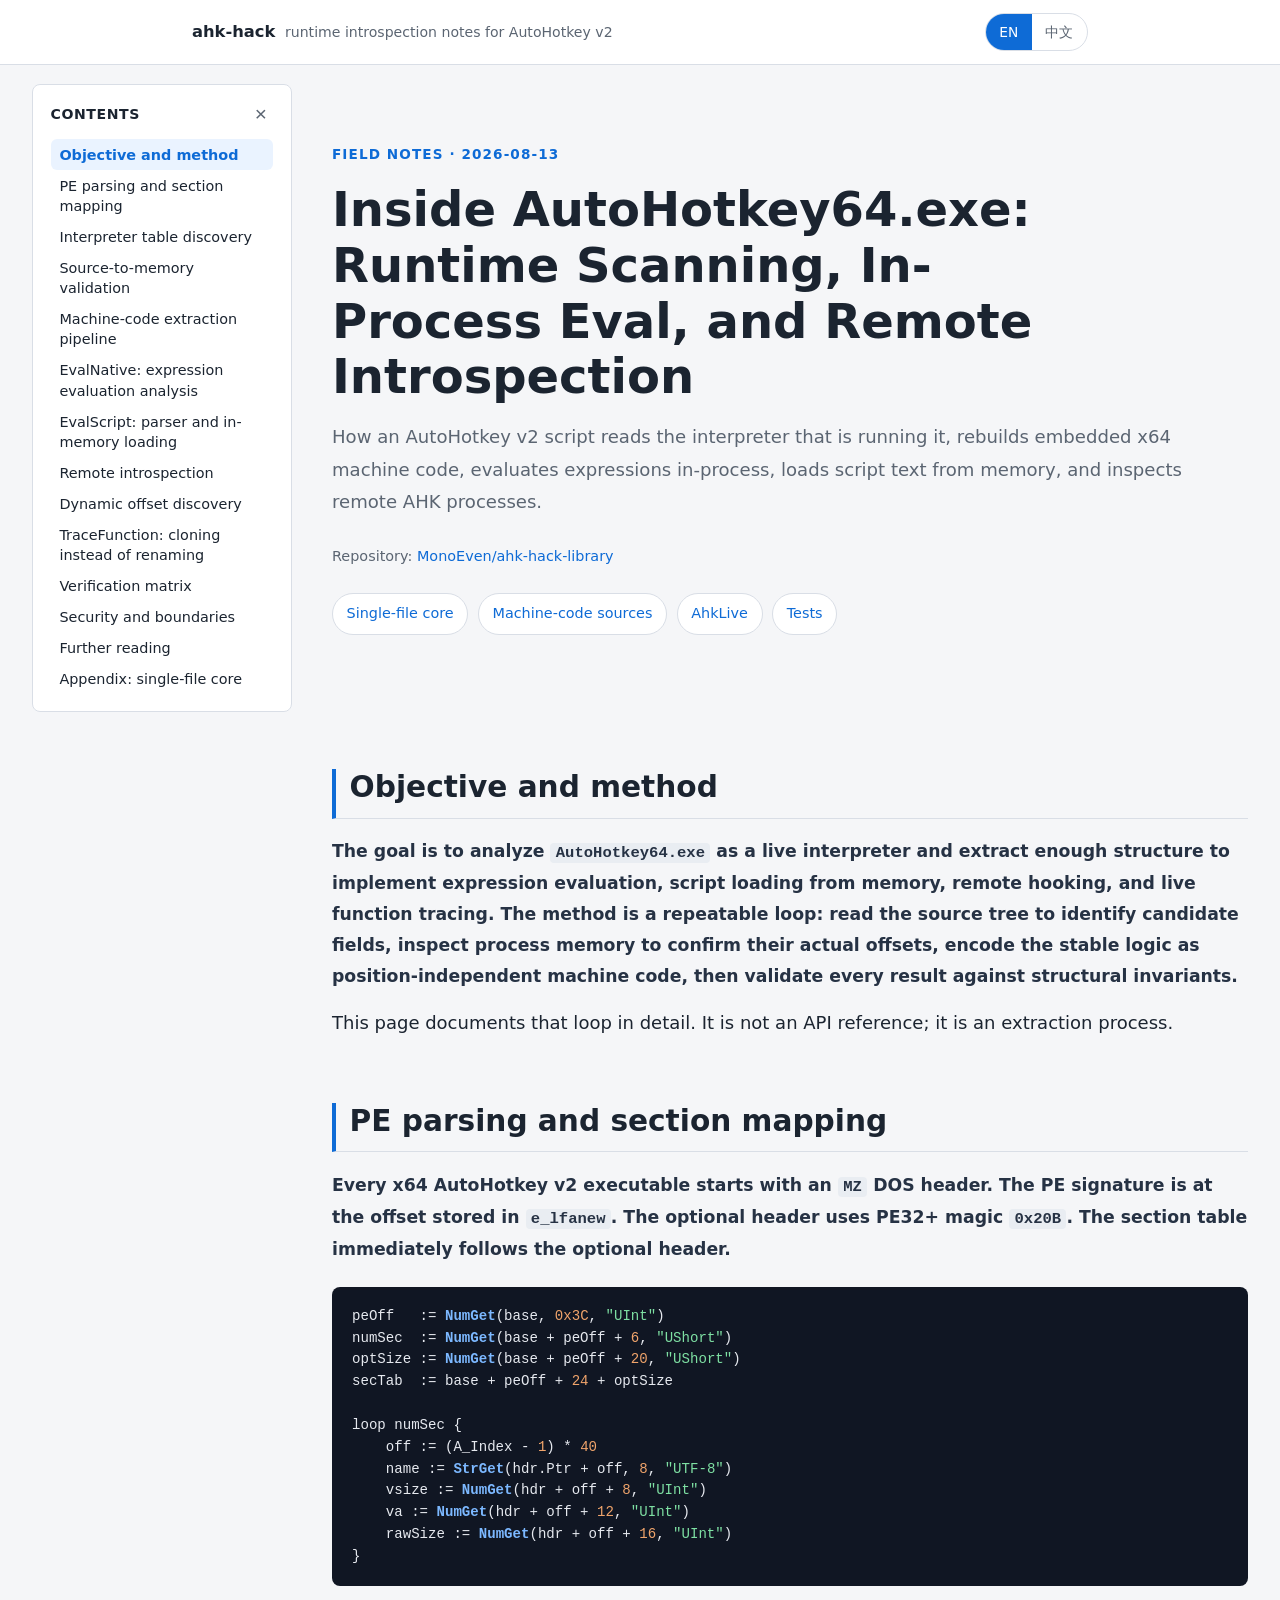
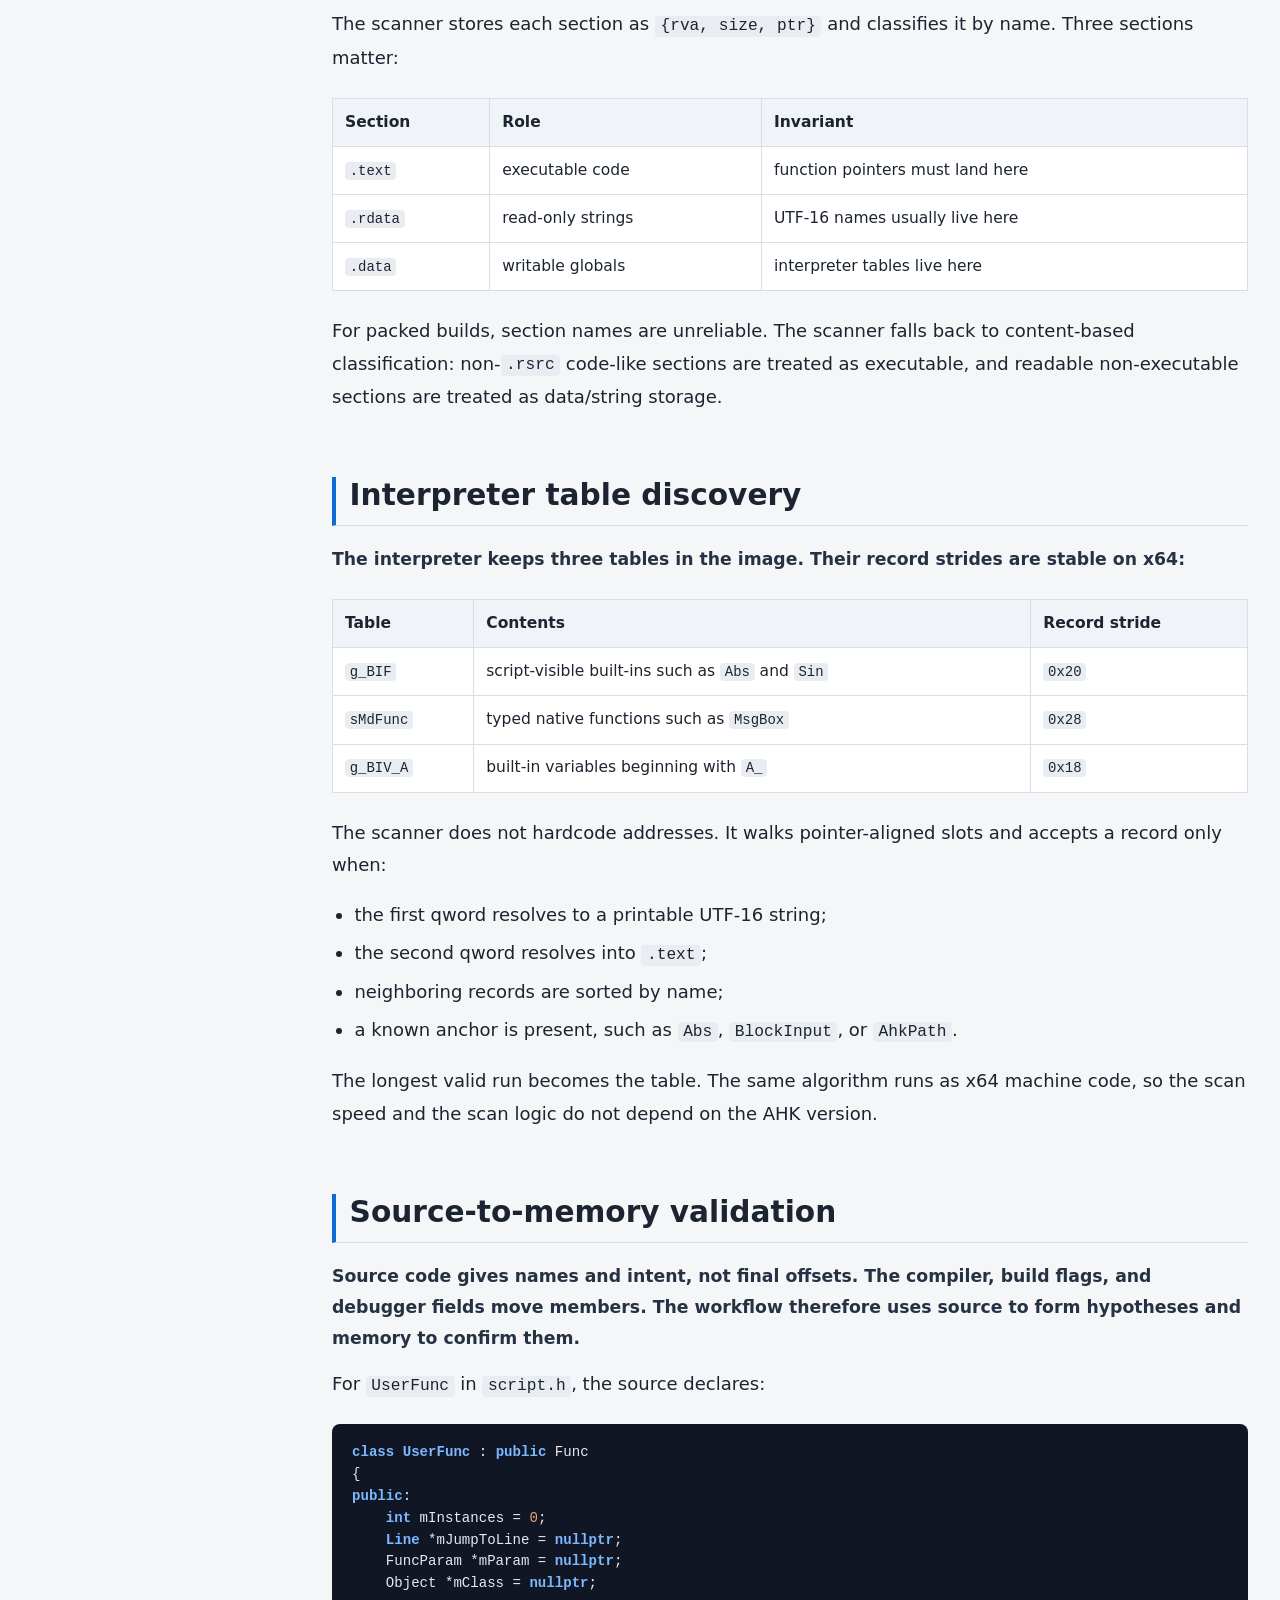
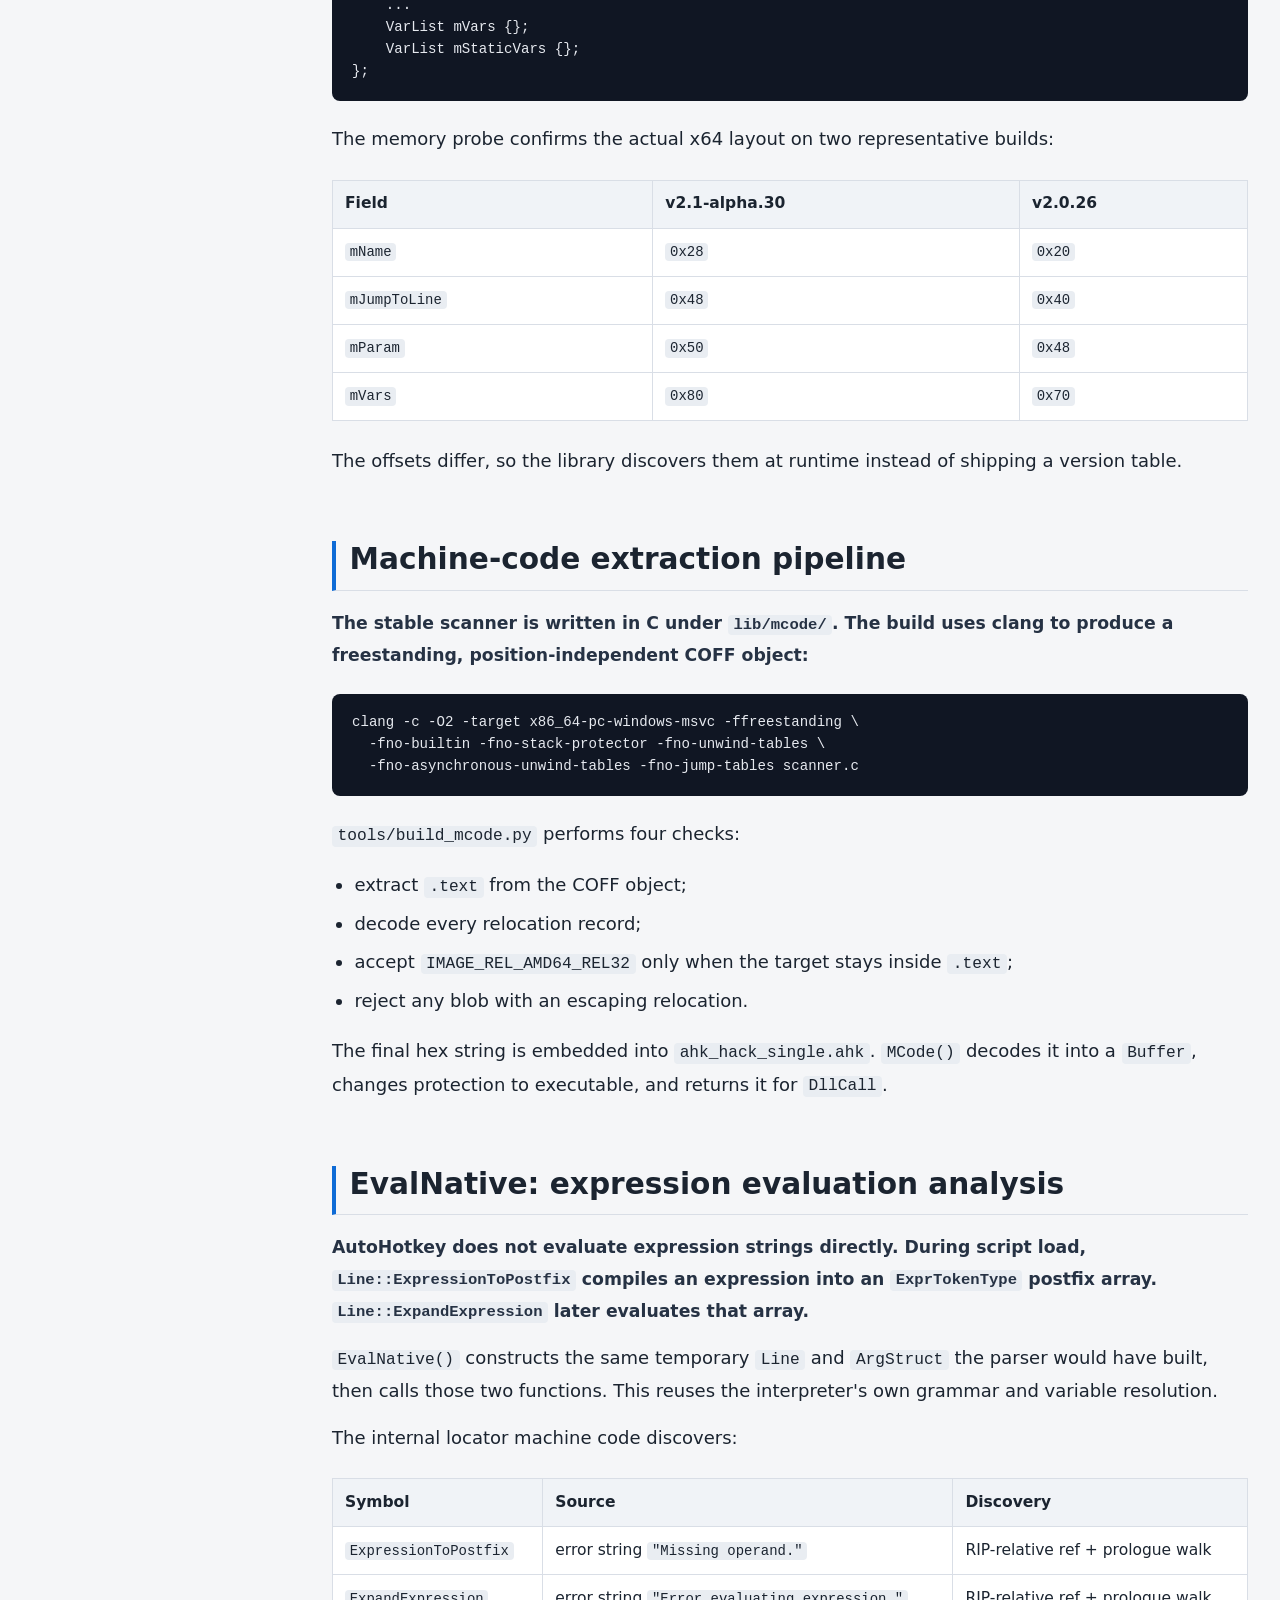
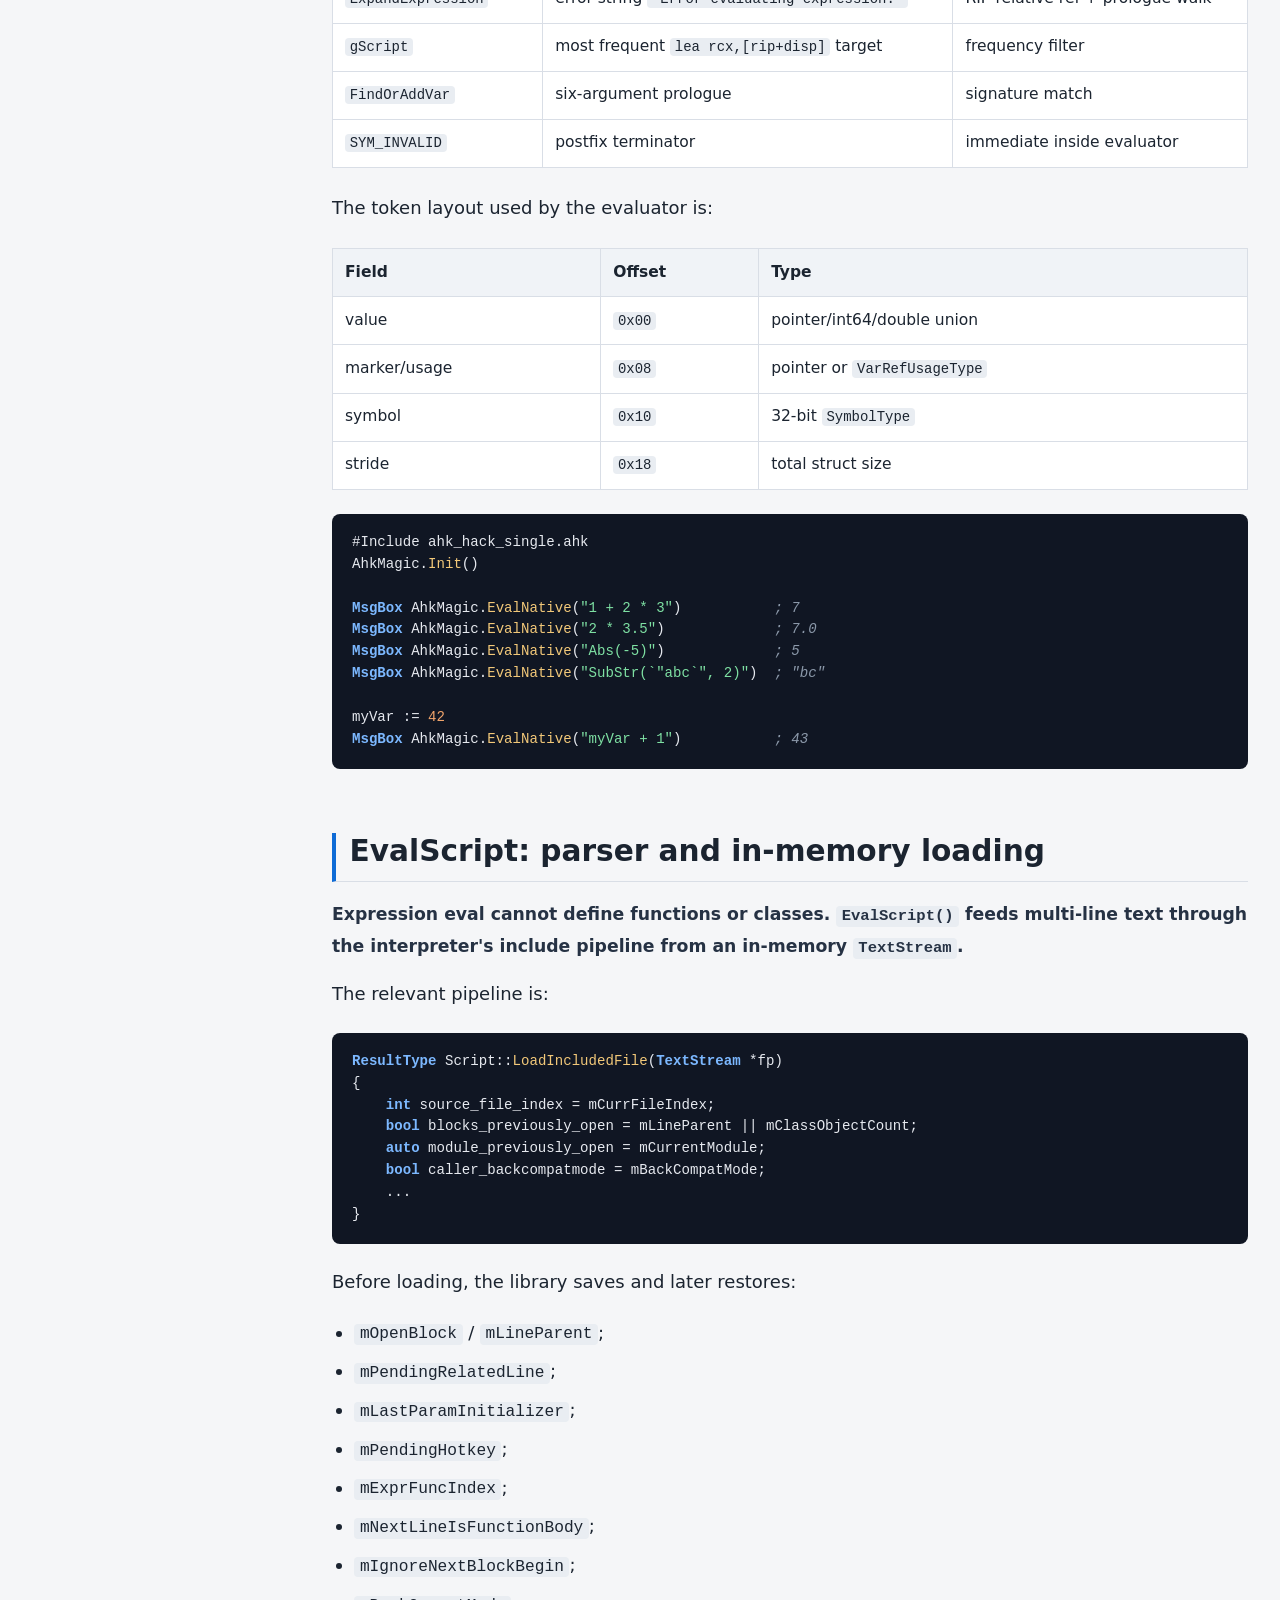
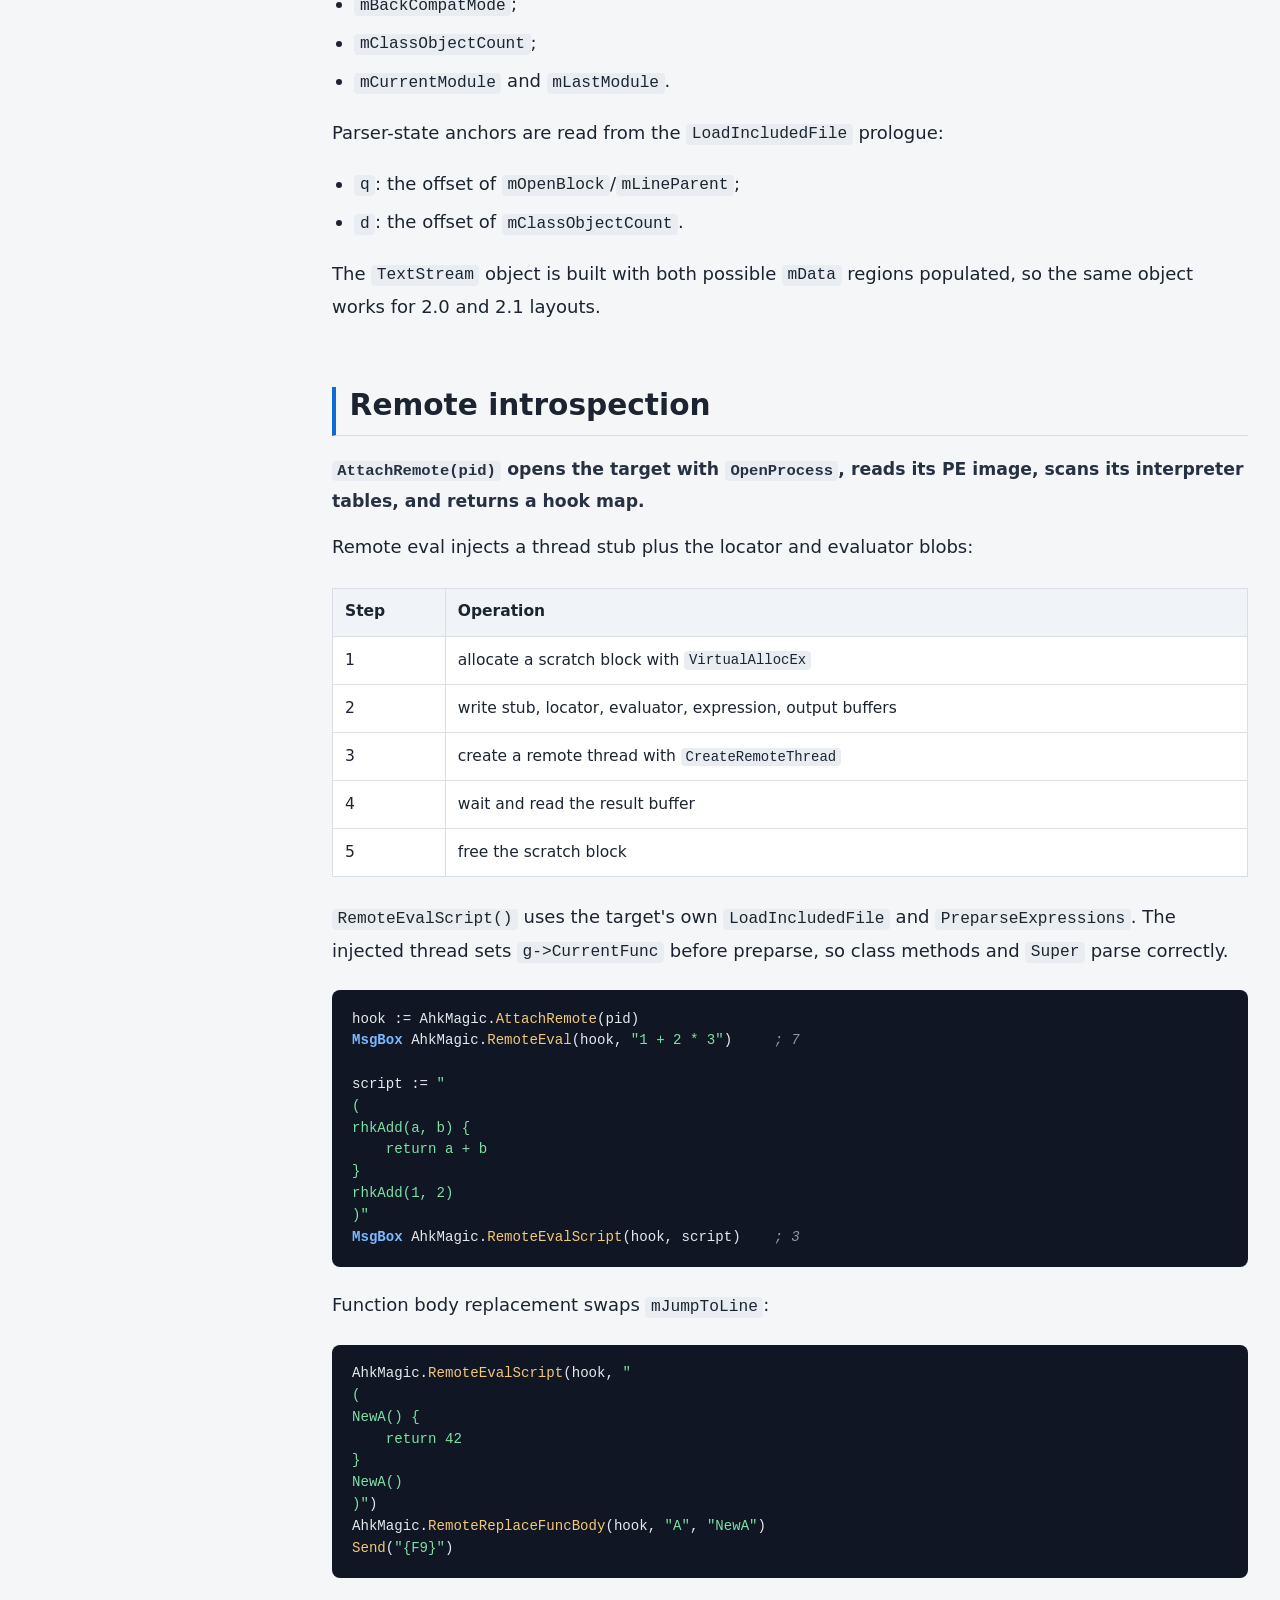
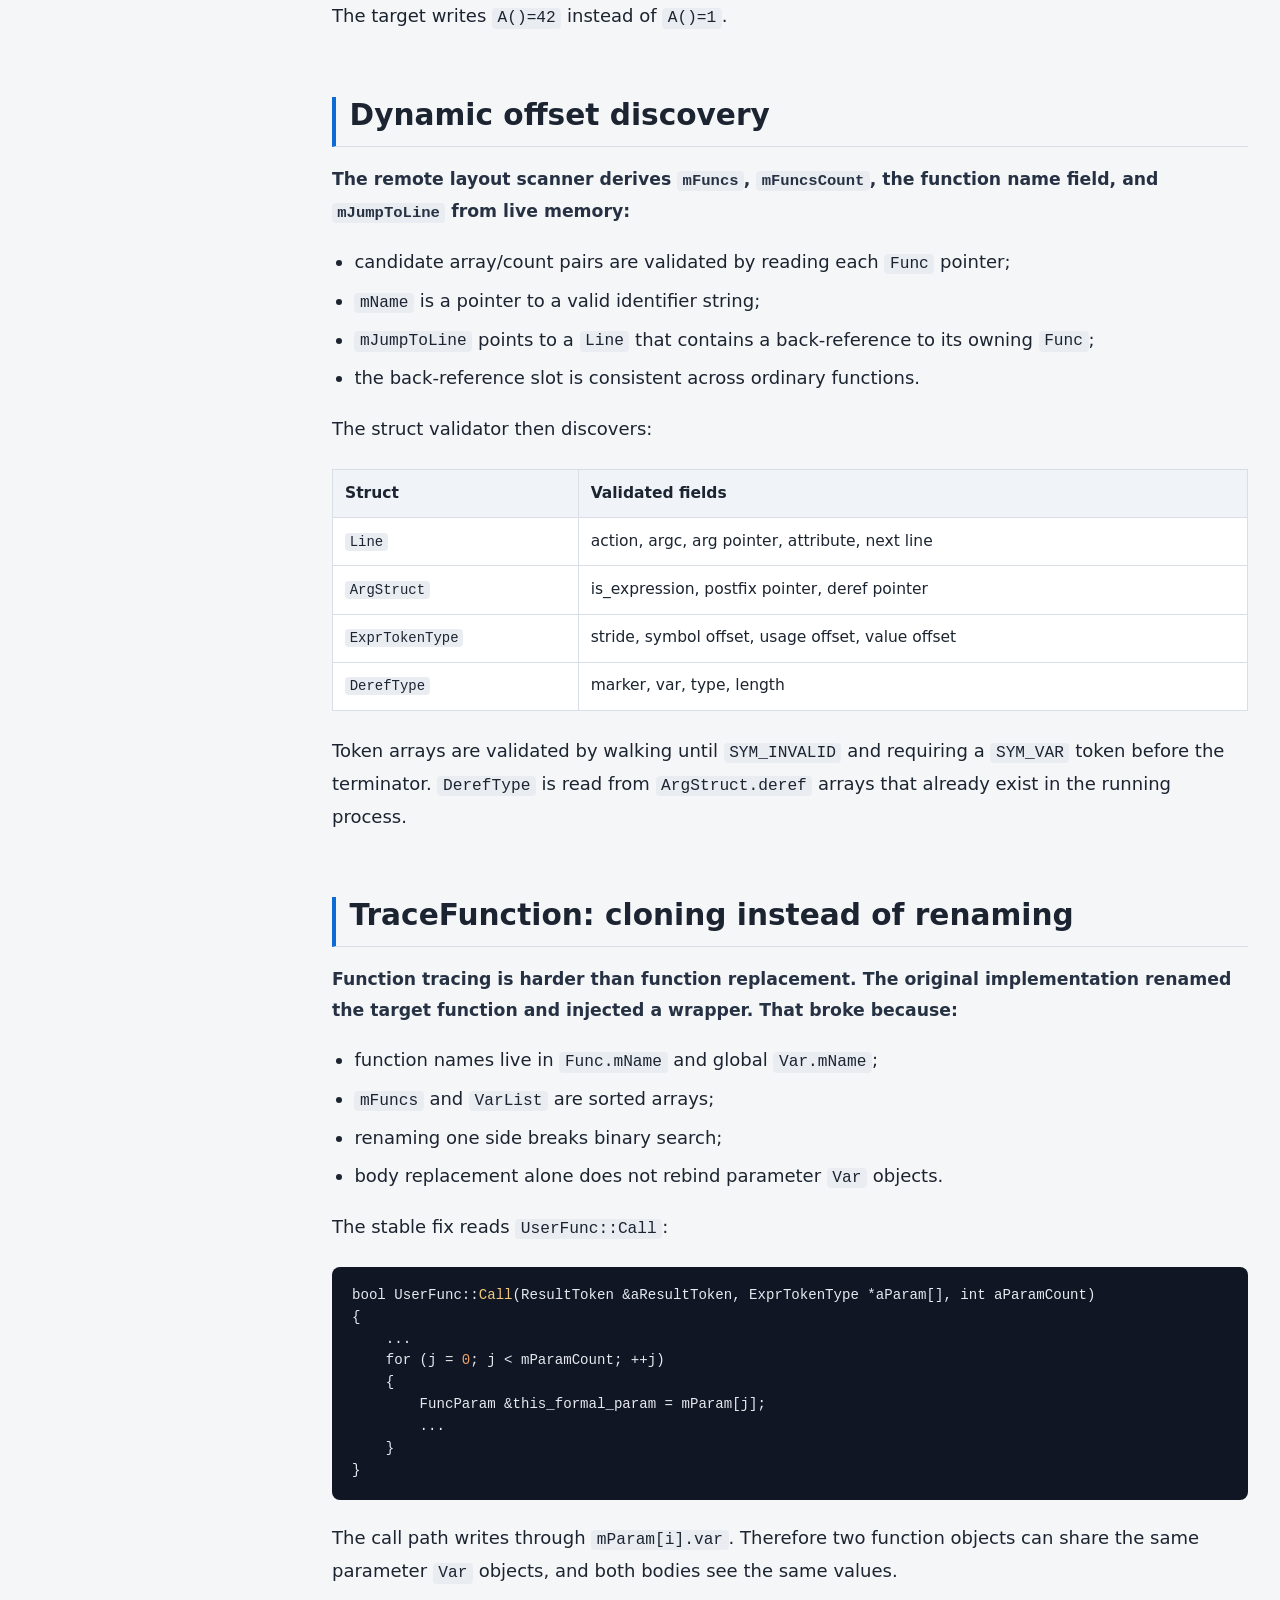
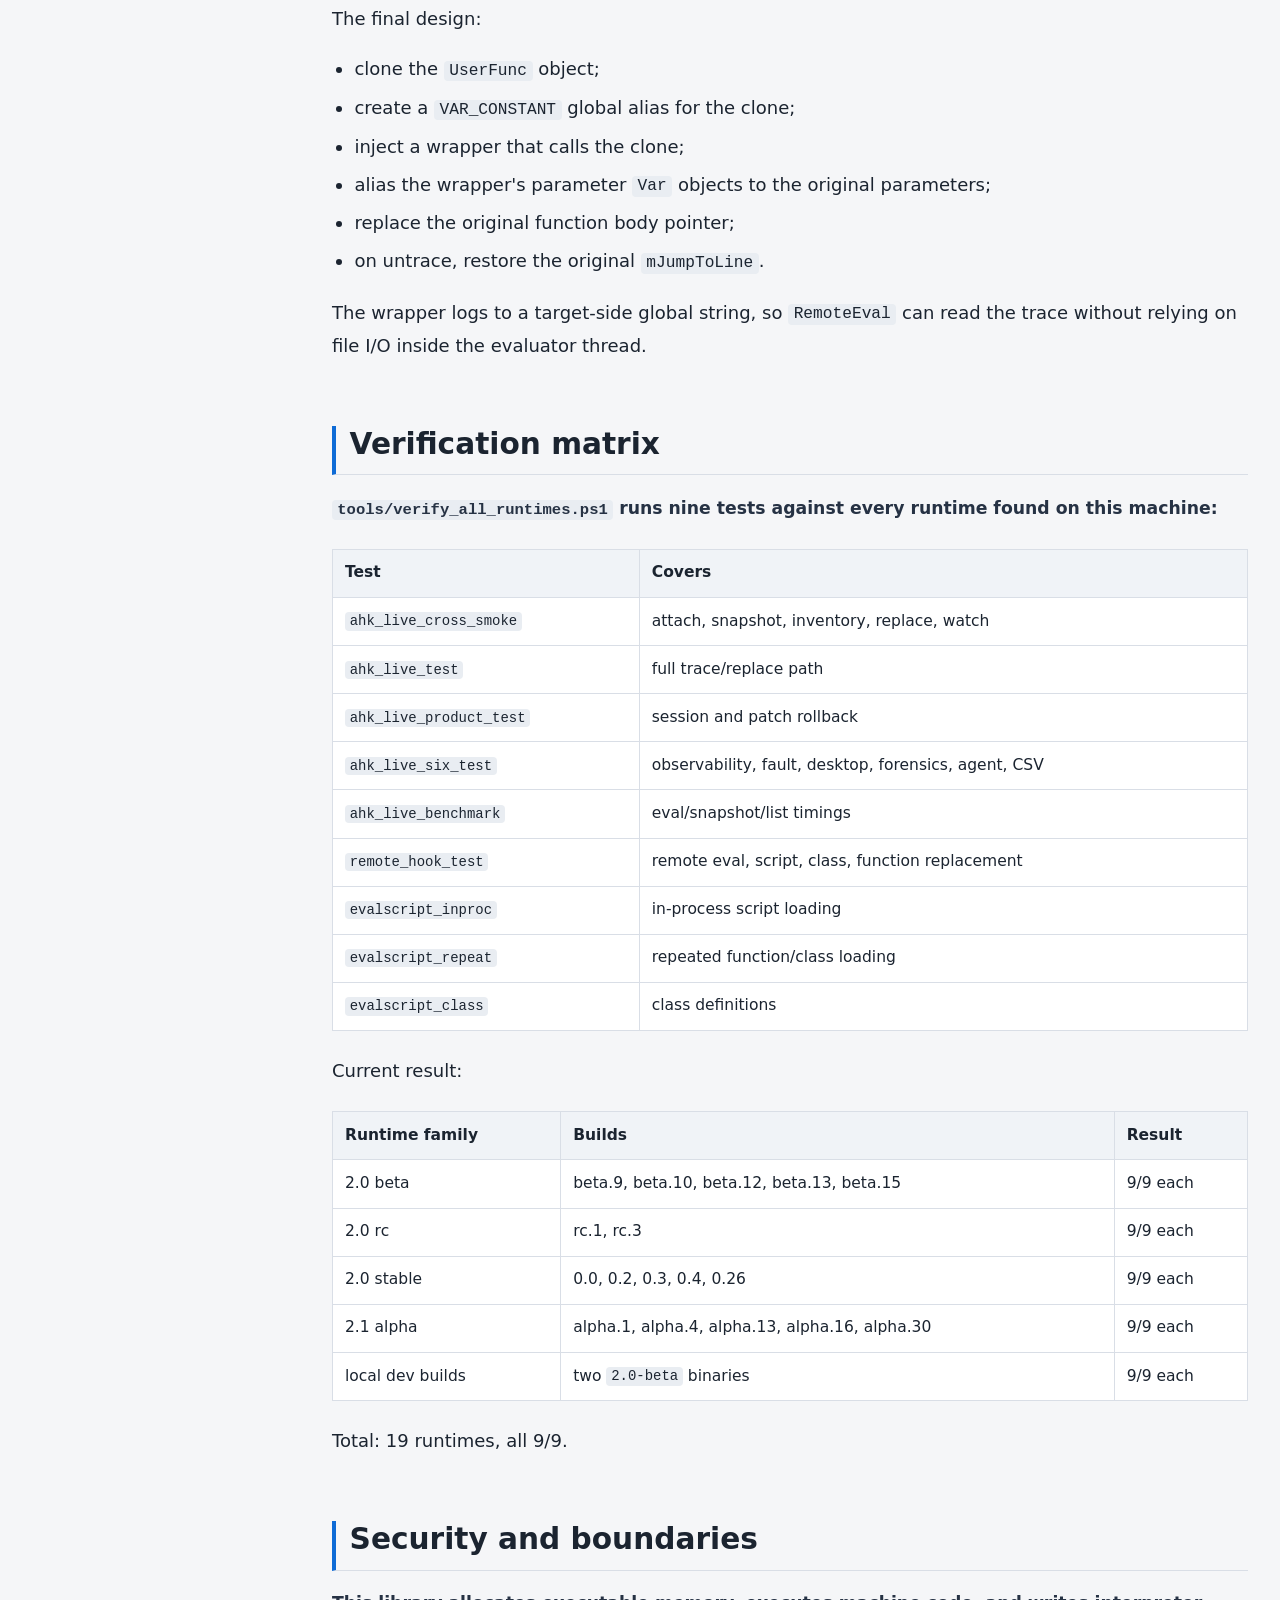
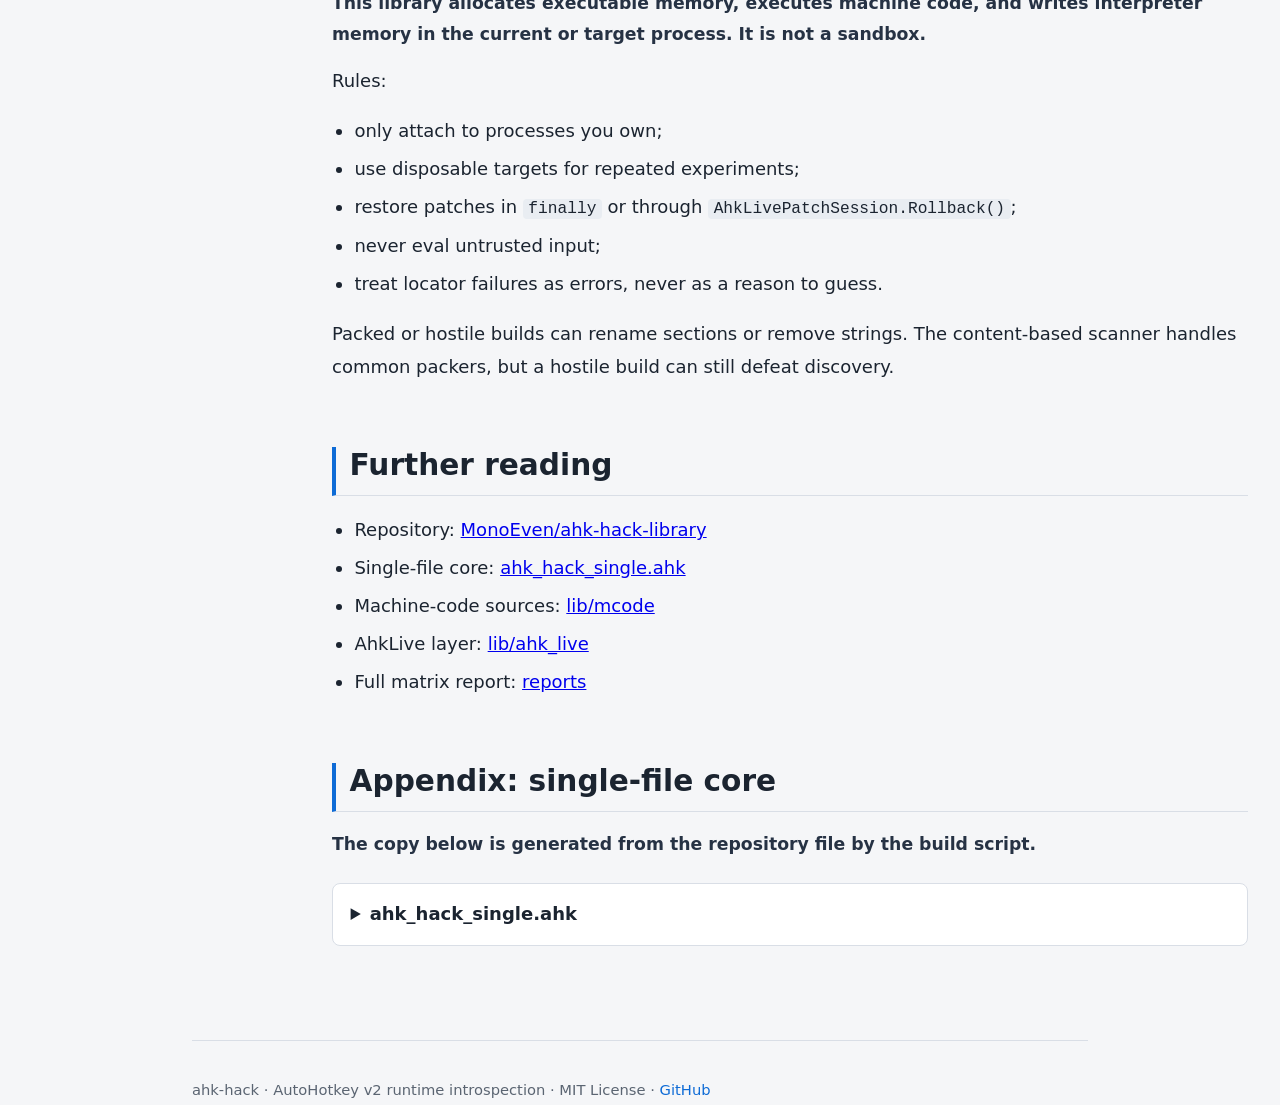
==== commit 9a80b9fa: "Rework pages and restore example-driven blog" ====
--- a/docs/index.html
+++ b/docs/index.html
@@ -30,17 +30,17 @@
       </div>
       <nav id="toc" aria-label="Table of contents">
         <ol>
-<li><a href="#sec-1">Goal and scope</a></li>
+<li><a href="#sec-1">Objective and method</a></li>
 <li><a href="#sec-2">PE parsing and section mapping</a></li>
 <li><a href="#sec-3">Interpreter table discovery</a></li>
-<li><a href="#sec-4">Source archaeology</a></li>
-<li><a href="#sec-5">Machine-code extraction</a></li>
-<li><a href="#sec-6">In-process expression evaluation</a></li>
-<li><a href="#sec-7">Script loading from memory</a></li>
+<li><a href="#sec-4">Source-to-memory validation</a></li>
+<li><a href="#sec-5">Machine-code extraction pipeline</a></li>
+<li><a href="#sec-6">EvalNative: expression evaluation analysis</a></li>
+<li><a href="#sec-7">EvalScript: parser and in-memory loading</a></li>
 <li><a href="#sec-8">Remote introspection</a></li>
 <li><a href="#sec-9">Dynamic offset discovery</a></li>
-<li><a href="#sec-10">TraceFunction cloning</a></li>
-<li><a href="#sec-11">Verification</a></li>
+<li><a href="#sec-10">TraceFunction: cloning instead of renaming</a></li>
+<li><a href="#sec-11">Verification matrix</a></li>
 <li><a href="#sec-12">Security and boundaries</a></li>
 <li><a href="#sec-13">Further reading</a></li><li><a href="#appendix">Appendix: single-file core</a></li>
         </ol>
@@ -61,116 +61,209 @@
     </section>
 
     <article>
-<section id="sec-1"><h2>Goal and scope</h2>
-<p>This article documents the full analysis and extraction workflow used by<br><code>ahk-hack</code>. The goal is to take a running <code>AutoHotkey64.exe</code>, discover<br>its internal interpreter structures at runtime, and build higher-level<br>features such as expression evaluation, script loading from memory, remote<br>hooking, and live function tracing.</p>
-<p>The process is not a single script. It is a loop:</p>
-<ul>
-<li>read the AutoHotkey source tree to form hypotheses;</li>
-<li>inspect the live process memory to confirm offsets;</li>
-<li>encode the stable parts as position-independent machine code;</li>
-<li>validate every discovered pointer against structural invariants;</li>
-<li>run the same checks across many interpreter versions.</li>
-</ul>
+<section id="sec-1"><h2>Objective and method</h2>
+<p>The goal is to analyze <code>AutoHotkey64.exe</code> as a live interpreter and extract enough structure to implement expression evaluation, script loading from memory, remote hooking, and live function tracing. The method is a repeatable loop: read the source tree to identify candidate fields, inspect process memory to confirm their actual offsets, encode the stable logic as position-independent machine code, then validate every result against structural invariants.</p>
+<p>This page documents that loop in detail. It is not an API reference; it is an extraction process.</p>
 </section>
 <section id="sec-2"><h2>PE parsing and section mapping</h2>
-<p>The first step is to map the loaded image. AutoHotkey v2 x64 executables use<br>the standard PE32+ layout:</p>
-<pre class="lang-autohotkey"><code>peOff := NumGet(base, 0x3C, &quot;UInt&quot;)
-numSections := NumGet(base + peOff + 6, &quot;UShort&quot;)
+<p>Every x64 AutoHotkey v2 executable starts with an <code>MZ</code> DOS header. The PE signature is at the offset stored in <code>e_lfanew</code>. The optional header uses PE32+ magic <code>0x20B</code>. The section table immediately follows the optional header.</p>
+<pre class="lang-autohotkey"><code>peOff   := NumGet(base, 0x3C, &quot;UInt&quot;)
+numSec  := NumGet(base + peOff + 6, &quot;UShort&quot;)
 optSize := NumGet(base + peOff + 20, &quot;UShort&quot;)
-secTable := base + peOff + 24 + optSize</code></pre>
-<p>The scanner keeps <code>{rva, size, ptr}</code> for each section and classifies them<br>by name. <code>.text</code> is executable code, <code>.rdata</code> holds read-only strings,<br>and <code>.data</code> holds writable interpreter globals.</p>
+secTab  := base + peOff + 24 + optSize
+
+loop numSec {
+    off := (A_Index - 1) * 40
+    name := StrGet(hdr.Ptr + off, 8, &quot;UTF-8&quot;)
+    vsize := NumGet(hdr + off + 8, &quot;UInt&quot;)
+    va := NumGet(hdr + off + 12, &quot;UInt&quot;)
+    rawSize := NumGet(hdr + off + 16, &quot;UInt&quot;)
+}</code></pre>
+<p>The scanner stores each section as <code>{rva, size, ptr}</code> and classifies it by name. Three sections matter:</p>
+<table><thead><tr><th>Section</th><th>Role</th><th>Invariant</th></tr></thead><tbody><tr><td><code>.text</code></td><td>executable code</td><td>function pointers must land here</td></tr><tr><td><code>.rdata</code></td><td>read-only strings</td><td>UTF-16 names usually live here</td></tr><tr><td><code>.data</code></td><td>writable globals</td><td>interpreter tables live here</td></tr></tbody></table>
+<p>For packed builds, section names are unreliable. The scanner falls back to content-based classification: non-<code>.rsrc</code> code-like sections are treated as executable, and readable non-executable sections are treated as data/string storage.</p>
 </section>
 <section id="sec-3"><h2>Interpreter table discovery</h2>
-<p>The interpreter keeps three tables in the image:</p>
+<p>The interpreter keeps three tables in the image. Their record strides are stable on x64:</p>
+<table><thead><tr><th>Table</th><th>Contents</th><th>Record stride</th></tr></thead><tbody><tr><td><code>g_BIF</code></td><td>script-visible built-ins such as <code>Abs</code> and <code>Sin</code></td><td><code>0x20</code></td></tr><tr><td><code>sMdFunc</code></td><td>typed native functions such as <code>MsgBox</code></td><td><code>0x28</code></td></tr><tr><td><code>g_BIV_A</code></td><td>built-in variables beginning with <code>A_</code></td><td><code>0x18</code></td></tr></tbody></table>
+<p>The scanner does not hardcode addresses. It walks pointer-aligned slots and accepts a record only when:</p>
 <ul>
-<li><code>g_BIF</code>: script-visible built-ins such as <code>Abs</code> and <code>Sin</code>;</li>
-<li><code>sMdFunc</code>: typed native functions such as <code>MsgBox</code>;</li>
-<li><code>g_BIV_A</code>: built-in variables starting with <code>A_</code>.</li>
+<li>the first qword resolves to a printable UTF-16 string;</li>
+<li>the second qword resolves into <code>.text</code>;</li>
+<li>neighboring records are sorted by name;</li>
+<li>a known anchor is present, such as <code>Abs</code>, <code>BlockInput</code>, or <code>AhkPath</code>.</li>
 </ul>
-<p>The scanner does not trust an RVA table. It walks pointer-aligned slots and<br>accepts a record only when:</p>
-<ul>
-<li>the name pointer resolves to printable UTF-16 text;</li>
-<li>the function pointer lands in <code>.text</code>;</li>
-<li>neighboring records remain sorted by name;</li>
-<li>a known anchor such as <code>Abs</code>, <code>BlockInput</code>, or <code>AhkPath</code> is</li>
-</ul>
-<p>  present.</p>
-<p>The longest valid run is the table. This works across 2.0-beta through<br>2.1-alpha without a per-version offset table.</p>
+<p>The longest valid run becomes the table. The same algorithm runs as x64 machine code, so the scan speed and the scan logic do not depend on the AHK version.</p>
 </section>
-<section id="sec-4"><h2>Source archaeology</h2>
-<p>The source tree is the ground truth for names, but not for final offsets.<br>Compiler layout, debugger fields, and build flags move members. The workflow<br>therefore reads source to learn what to look for, then verifies in memory.</p>
-<p>For example, <code>UserFunc</code> in <code>script.h</code> owns:</p>
-<ul>
-<li><code>mJumpToLine</code>: the first body line;</li>
-<li><code>mParam</code>: the formal parameter array;</li>
-<li><code>mVars</code>: the sorted local variable list.</li>
-</ul>
-<p>The memory probe confirms the actual x64 offsets:</p>
-<pre class="lang-text"><code>2.1-alpha.30: mName=0x28, mJumpToLine=0x48, mParam=0x50
-2.0.26:       mName=0x20, mJumpToLine=0x40, mParam=0x48</code></pre>
-<p>The offsets differ between versions, so the library discovers them at runtime<br>instead of embedding a table.</p>
+<section id="sec-4"><h2>Source-to-memory validation</h2>
+<p>Source code gives names and intent, not final offsets. The compiler, build flags, and debugger fields move members. The workflow therefore uses source to form hypotheses and memory to confirm them.</p>
+<p>For <code>UserFunc</code> in <code>script.h</code>, the source declares:</p>
+<pre class="lang-cpp"><code>class UserFunc : public Func
+{
+public:
+    int mInstances = 0;
+    Line *mJumpToLine = nullptr;
+    FuncParam *mParam = nullptr;
+    Object *mClass = nullptr;
+    ...
+    VarList mVars {};
+    VarList mStaticVars {};
+};</code></pre>
+<p>The memory probe confirms the actual x64 layout on two representative builds:</p>
+<table><thead><tr><th>Field</th><th>v2.1-alpha.30</th><th>v2.0.26</th></tr></thead><tbody><tr><td><code>mName</code></td><td><code>0x28</code></td><td><code>0x20</code></td></tr><tr><td><code>mJumpToLine</code></td><td><code>0x48</code></td><td><code>0x40</code></td></tr><tr><td><code>mParam</code></td><td><code>0x50</code></td><td><code>0x48</code></td></tr><tr><td><code>mVars</code></td><td><code>0x80</code></td><td><code>0x70</code></td></tr></tbody></table>
+<p>The offsets differ, so the library discovers them at runtime instead of shipping a version table.</p>
 </section>
-<section id="sec-5"><h2>Machine-code extraction</h2>
-<p>The stable scanning logic is written in C under <code>lib/mcode/</code>. The build<br>uses clang to produce a freestanding COFF object:</p>
+<section id="sec-5"><h2>Machine-code extraction pipeline</h2>
+<p>The stable scanner is written in C under <code>lib/mcode/</code>. The build uses clang to produce a freestanding, position-independent COFF object:</p>
 <pre class="lang-text"><code>clang -c -O2 -target x86_64-pc-windows-msvc -ffreestanding \
   -fno-builtin -fno-stack-protector -fno-unwind-tables \
   -fno-asynchronous-unwind-tables -fno-jump-tables scanner.c</code></pre>
-<p><code>tools/build_mcode.py</code> extracts <code>.text</code>, walks relocation records, and<br>rejects any blob with a relocation that escapes the blob. The final hex string<br>is embedded into <code>ahk_hack_single.ahk</code>.</p>
+<p><code>tools/build_mcode.py</code> performs four checks:</p>
+<ul>
+<li>extract <code>.text</code> from the COFF object;</li>
+<li>decode every relocation record;</li>
+<li>accept <code>IMAGE_REL_AMD64_REL32</code> only when the target stays inside <code>.text</code>;</li>
+<li>reject any blob with an escaping relocation.</li>
+</ul>
+<p>The final hex string is embedded into <code>ahk_hack_single.ahk</code>. <code>MCode()</code> decodes it into a <code>Buffer</code>, changes protection to executable, and returns it for <code>DllCall</code>.</p>
 </section>
-<section id="sec-6"><h2>In-process expression evaluation</h2>
-<p>AutoHotkey compiles expressions into postfix <code>ExprTokenType</code> arrays.<br><code>EvalNative()</code> builds a temporary <code>Line</code>/<code>ArgStruct</code>, calls the<br>interpreter's <code>ExpressionToPostfix</code> and <code>ExpandExpression</code>, and reads<br>the result. The evaluator discovers <code>gScript</code>, <code>FindOrAddVar</code>,<br><code>FinalizeExpression</code>, and <code>SYM_INVALID</code> from machine-code references.</p>
+<section id="sec-6"><h2>EvalNative: expression evaluation analysis</h2>
+<p>AutoHotkey does not evaluate expression strings directly. During script load, <code>Line::ExpressionToPostfix</code> compiles an expression into an <code>ExprTokenType</code> postfix array. <code>Line::ExpandExpression</code> later evaluates that array.</p>
+<p><code>EvalNative()</code> constructs the same temporary <code>Line</code> and <code>ArgStruct</code> the parser would have built, then calls those two functions. This reuses the interpreter's own grammar and variable resolution.</p>
+<p>The internal locator machine code discovers:</p>
+<table><thead><tr><th>Symbol</th><th>Source</th><th>Discovery</th></tr></thead><tbody><tr><td><code>ExpressionToPostfix</code></td><td>error string <code>"Missing operand."</code></td><td>RIP-relative ref + prologue walk</td></tr><tr><td><code>ExpandExpression</code></td><td>error string <code>"Error evaluating expression."</code></td><td>RIP-relative ref + prologue walk</td></tr><tr><td><code>gScript</code></td><td>most frequent <code>lea rcx,[rip+disp]</code> target</td><td>frequency filter</td></tr><tr><td><code>FindOrAddVar</code></td><td>six-argument prologue</td><td>signature match</td></tr><tr><td><code>SYM_INVALID</code></td><td>postfix terminator</td><td>immediate inside evaluator</td></tr></tbody></table>
+<p>The token layout used by the evaluator is:</p>
+<table><thead><tr><th>Field</th><th>Offset</th><th>Type</th></tr></thead><tbody><tr><td>value</td><td><code>0x00</code></td><td>pointer/int64/double union</td></tr><tr><td>marker/usage</td><td><code>0x08</code></td><td>pointer or <code>VarRefUsageType</code></td></tr><tr><td>symbol</td><td><code>0x10</code></td><td>32-bit <code>SymbolType</code></td></tr><tr><td>stride</td><td><code>0x18</code></td><td>total struct size</td></tr></tbody></table>
 <pre class="lang-autohotkey"><code>#Include ahk_hack_single.ahk
 AhkMagic.Init()
 
 MsgBox AhkMagic.EvalNative(&quot;1 + 2 * 3&quot;)           ; 7
+MsgBox AhkMagic.EvalNative(&quot;2 * 3.5&quot;)             ; 7.0
 MsgBox AhkMagic.EvalNative(&quot;Abs(-5)&quot;)             ; 5
-MsgBox AhkMagic.EvalNative(&quot;Point(1, 2).y&quot;)       ; 2, class loaded in-process</code></pre>
+MsgBox AhkMagic.EvalNative(&quot;SubStr(`&quot;abc`&quot;, 2)&quot;)  ; &quot;bc&quot;
+
+myVar := 42
+MsgBox AhkMagic.EvalNative(&quot;myVar + 1&quot;)           ; 43</code></pre>
 </section>
-<section id="sec-7"><h2>Script loading from memory</h2>
-<p>Expression eval cannot define functions or classes. <code>EvalScript()</code> feeds<br>multi-line text through <code>LoadIncludedFile(TextStream*)</code> from an in-memory<br><code>TextStream</code>. The parser entry points, <code>g</code>, <code>gScript</code>, and<br>parser-state offsets are discovered at runtime.</p>
-<p>The script state is saved before loading and restored in a <code>finally</code> block:</p>
+<section id="sec-7"><h2>EvalScript: parser and in-memory loading</h2>
+<p>Expression eval cannot define functions or classes. <code>EvalScript()</code> feeds multi-line text through the interpreter's include pipeline from an in-memory <code>TextStream</code>.</p>
+<p>The relevant pipeline is:</p>
+<pre class="lang-cpp"><code>ResultType Script::LoadIncludedFile(TextStream *fp)
+{
+    int source_file_index = mCurrFileIndex;
+    bool blocks_previously_open = mLineParent || mClassObjectCount;
+    auto module_previously_open = mCurrentModule;
+    bool caller_backcompatmode = mBackCompatMode;
+    ...
+}</code></pre>
+<p>Before loading, the library saves and later restores:</p>
 <ul>
-<li>pending parent/related lines;</li>
-<li>pending parameter initializers;</li>
-<li>current module;</li>
-<li>expression-function index;</li>
-<li>class object count.</li>
+<li><code>mOpenBlock</code> / <code>mLineParent</code>;</li>
+<li><code>mPendingRelatedLine</code>;</li>
+<li><code>mLastParamInitializer</code>;</li>
+<li><code>mPendingHotkey</code>;</li>
+<li><code>mExprFuncIndex</code>;</li>
+<li><code>mNextLineIsFunctionBody</code>;</li>
+<li><code>mIgnoreNextBlockBegin</code>;</li>
+<li><code>mBackCompatMode</code>;</li>
+<li><code>mClassObjectCount</code>;</li>
+<li><code>mCurrentModule</code> and <code>mLastModule</code>.</li>
 </ul>
+<p>Parser-state anchors are read from the <code>LoadIncludedFile</code> prologue:</p>
+<ul>
+<li><code>q</code>: the offset of <code>mOpenBlock</code>/<code>mLineParent</code>;</li>
+<li><code>d</code>: the offset of <code>mClassObjectCount</code>.</li>
+</ul>
+<p>The <code>TextStream</code> object is built with both possible <code>mData</code> regions populated, so the same object works for 2.0 and 2.1 layouts.</p>
 </section>
 <section id="sec-8"><h2>Remote introspection</h2>
-<p><code>AttachRemote(pid)</code> opens a target process, reads its PE image and tables,<br>and returns a hook. <code>RemoteEval()</code> injects a locator/evaluator thread;<br><code>RemoteEvalScript()</code> loads script text through the target's own parser.<br><code>RemoteReplaceFuncBody()</code> swaps <code>mJumpToLine</code> so existing callers<br>execute a new body.</p>
+<p><code>AttachRemote(pid)</code> opens the target with <code>OpenProcess</code>, reads its PE image, scans its interpreter tables, and returns a hook map.</p>
+<p>Remote eval injects a thread stub plus the locator and evaluator blobs:</p>
+<table><thead><tr><th>Step</th><th>Operation</th></tr></thead><tbody><tr><td>1</td><td>allocate a scratch block with <code>VirtualAllocEx</code></td></tr><tr><td>2</td><td>write stub, locator, evaluator, expression, output buffers</td></tr><tr><td>3</td><td>create a remote thread with <code>CreateRemoteThread</code></td></tr><tr><td>4</td><td>wait and read the result buffer</td></tr><tr><td>5</td><td>free the scratch block</td></tr></tbody></table>
+<p><code>RemoteEvalScript()</code> uses the target's own <code>LoadIncludedFile</code> and <code>PreparseExpressions</code>. The injected thread sets <code>g->CurrentFunc</code> before preparse, so class methods and <code>Super</code> parse correctly.</p>
+<pre class="lang-autohotkey"><code>hook := AhkMagic.AttachRemote(pid)
+MsgBox AhkMagic.RemoteEval(hook, &quot;1 + 2 * 3&quot;)     ; 7
+
+script := &quot;
+(
+rhkAdd(a, b) {
+    return a + b
+}
+rhkAdd(1, 2)
+)&quot;
+MsgBox AhkMagic.RemoteEvalScript(hook, script)    ; 3</code></pre>
+<p>Function body replacement swaps <code>mJumpToLine</code>:</p>
+<pre class="lang-autohotkey"><code>AhkMagic.RemoteEvalScript(hook, &quot;
+(
+NewA() {
+    return 42
+}
+NewA()
+)&quot;)
+AhkMagic.RemoteReplaceFuncBody(hook, &quot;A&quot;, &quot;NewA&quot;)
+Send(&quot;{F9}&quot;)</code></pre>
+<p>The target writes <code>A()=42</code> instead of <code>A()=1</code>.</p>
 </section>
 <section id="sec-9"><h2>Dynamic offset discovery</h2>
-<p>The remote layout scanner validates <code>mFuncs</code>, <code>mFuncsCount</code>,<br><code>mJumpToLine</code>, the function name field, parser anchors, <code>Line</code>,<br><code>ArgStruct</code>, token, and <code>DerefType</code> offsets from live memory. It<br>prefers structural invariants:</p>
+<p>The remote layout scanner derives <code>mFuncs</code>, <code>mFuncsCount</code>, the function name field, and <code>mJumpToLine</code> from live memory:</p>
 <ul>
-<li>a <code>Line</code> contains a back-reference to its owning <code>Func</code>;</li>
-<li>an <code>ArgStruct</code> contains a postfix token array;</li>
-<li>token arrays terminate with the discovered <code>SYM_INVALID</code>;</li>
-<li><code>DerefType</code> has two pointer-sized fields before the type byte.</li>
+<li>candidate array/count pairs are validated by reading each <code>Func</code> pointer;</li>
+<li><code>mName</code> is a pointer to a valid identifier string;</li>
+<li><code>mJumpToLine</code> points to a <code>Line</code> that contains a back-reference to its owning <code>Func</code>;</li>
+<li>the back-reference slot is consistent across ordinary functions.</li>
 </ul>
+<p>The struct validator then discovers:</p>
+<table><thead><tr><th>Struct</th><th>Validated fields</th></tr></thead><tbody><tr><td><code>Line</code></td><td>action, argc, arg pointer, attribute, next line</td></tr><tr><td><code>ArgStruct</code></td><td>is_expression, postfix pointer, deref pointer</td></tr><tr><td><code>ExprTokenType</code></td><td>stride, symbol offset, usage offset, value offset</td></tr><tr><td><code>DerefType</code></td><td>marker, var, type, length</td></tr></tbody></table>
+<p>Token arrays are validated by walking until <code>SYM_INVALID</code> and requiring a <code>SYM_VAR</code> token before the terminator. <code>DerefType</code> is read from <code>ArgStruct.deref</code> arrays that already exist in the running process.</p>
 </section>
-<section id="sec-10"><h2>TraceFunction cloning</h2>
-<p>The trace feature exposed a subtle problem: renaming a function breaks<br><code>mFuncs</code> and <code>VarList</code> ordering. The stable fix clones the<br><code>UserFunc</code>, creates a <code>VAR_CONSTANT</code> alias, injects a wrapper, and<br>aliases the wrapper's parameter <code>Var</code> objects back to the original<br>function's parameters. <code>UserFunc::Call</code> writes through<br><code>mParam[i].var</code>, so sharing the same <code>Var</code> objects makes both the<br>original body and the wrapper agree on argument values.</p>
+<section id="sec-10"><h2>TraceFunction: cloning instead of renaming</h2>
+<p>Function tracing is harder than function replacement. The original implementation renamed the target function and injected a wrapper. That broke because:</p>
+<ul>
+<li>function names live in <code>Func.mName</code> and global <code>Var.mName</code>;</li>
+<li><code>mFuncs</code> and <code>VarList</code> are sorted arrays;</li>
+<li>renaming one side breaks binary search;</li>
+<li>body replacement alone does not rebind parameter <code>Var</code> objects.</li>
+</ul>
+<p>The stable fix reads <code>UserFunc::Call</code>:</p>
+<pre class="lang-cpp"><code>bool UserFunc::Call(ResultToken &amp;aResultToken, ExprTokenType *aParam[], int aParamCount)
+{
+    ...
+    for (j = 0; j &lt; mParamCount; ++j)
+    {
+        FuncParam &amp;this_formal_param = mParam[j];
+        ...
+    }
+}</code></pre>
+<p>The call path writes through <code>mParam[i].var</code>. Therefore two function objects can share the same parameter <code>Var</code> objects, and both bodies see the same values.</p>
+<p>The final design:</p>
+<ul>
+<li>clone the <code>UserFunc</code> object;</li>
+<li>create a <code>VAR_CONSTANT</code> global alias for the clone;</li>
+<li>inject a wrapper that calls the clone;</li>
+<li>alias the wrapper's parameter <code>Var</code> objects to the original parameters;</li>
+<li>replace the original function body pointer;</li>
+<li>on untrace, restore the original <code>mJumpToLine</code>.</li>
+</ul>
+<p>The wrapper logs to a target-side global string, so <code>RemoteEval</code> can read the trace without relying on file I/O inside the evaluator thread.</p>
 </section>
-<section id="sec-11"><h2>Verification</h2>
-<p><code>tools/verify_all_runtimes.ps1</code> runs a nine-test matrix against every<br>AutoHotkey runtime found on this machine. The current matrix covers:</p>
-<ul>
-<li><code>2.0-beta.9</code>, <code>beta.10</code>, <code>beta.12</code>, <code>beta.13</code>,</li>
-</ul>
-<p>  <code>beta.15</code>;</p>
-<ul>
-<li><code>2.0-rc.1</code>, <code>rc.3</code>;</li>
-<li><code>2.0.0</code>, <code>2.0.2</code>, <code>2.0.3</code>, <code>2.0.4</code>, <code>2.0.26</code>;</li>
-<li><code>2.1-alpha.1</code>, <code>alpha.4</code>, <code>alpha.13</code>, <code>alpha.16</code>,</li>
-</ul>
-<p>  <code>alpha.30</code>;</p>
-<ul>
-<li>two local <code>2.0-beta</code> development builds.</li>
-</ul>
-<p>All 19 runtimes pass all 9 tests.</p>
+<section id="sec-11"><h2>Verification matrix</h2>
+<p><code>tools/verify_all_runtimes.ps1</code> runs nine tests against every runtime found on this machine:</p>
+<table><thead><tr><th>Test</th><th>Covers</th></tr></thead><tbody><tr><td><code>ahk_live_cross_smoke</code></td><td>attach, snapshot, inventory, replace, watch</td></tr><tr><td><code>ahk_live_test</code></td><td>full trace/replace path</td></tr><tr><td><code>ahk_live_product_test</code></td><td>session and patch rollback</td></tr><tr><td><code>ahk_live_six_test</code></td><td>observability, fault, desktop, forensics, agent, CSV</td></tr><tr><td><code>ahk_live_benchmark</code></td><td>eval/snapshot/list timings</td></tr><tr><td><code>remote_hook_test</code></td><td>remote eval, script, class, function replacement</td></tr><tr><td><code>evalscript_inproc</code></td><td>in-process script loading</td></tr><tr><td><code>evalscript_repeat</code></td><td>repeated function/class loading</td></tr><tr><td><code>evalscript_class</code></td><td>class definitions</td></tr></tbody></table>
+<p>Current result:</p>
+<table><thead><tr><th>Runtime family</th><th>Builds</th><th>Result</th></tr></thead><tbody><tr><td>2.0 beta</td><td>beta.9, beta.10, beta.12, beta.13, beta.15</td><td>9/9 each</td></tr><tr><td>2.0 rc</td><td>rc.1, rc.3</td><td>9/9 each</td></tr><tr><td>2.0 stable</td><td>0.0, 0.2, 0.3, 0.4, 0.26</td><td>9/9 each</td></tr><tr><td>2.1 alpha</td><td>alpha.1, alpha.4, alpha.13, alpha.16, alpha.30</td><td>9/9 each</td></tr><tr><td>local dev builds</td><td>two <code>2.0-beta</code> binaries</td><td>9/9 each</td></tr></tbody></table>
+<p>Total: 19 runtimes, all 9/9.</p>
 </section>
 <section id="sec-12"><h2>Security and boundaries</h2>
-<p>This library executes machine code, fabricates interpreter objects, and<br>writes target process memory. It is not a sandbox. Use disposable targets,<br>restore patches, and never eval untrusted input. Packed or hostile builds may<br>break string-based discovery; the scanner fails loudly instead of guessing.</p>
+<p>This library allocates executable memory, executes machine code, and writes interpreter memory in the current or target process. It is not a sandbox.</p>
+<p>Rules:</p>
+<ul>
+<li>only attach to processes you own;</li>
+<li>use disposable targets for repeated experiments;</li>
+<li>restore patches in <code>finally</code> or through <code>AhkLivePatchSession.Rollback()</code>;</li>
+<li>never eval untrusted input;</li>
+<li>treat locator failures as errors, never as a reason to guess.</li>
+</ul>
+<p>Packed or hostile builds can rename sections or remove strings. The content-based scanner handles common packers, but a hostile build can still defeat discovery.</p>
 </section>
 <section id="sec-13"><h2>Further reading</h2>
 <ul>
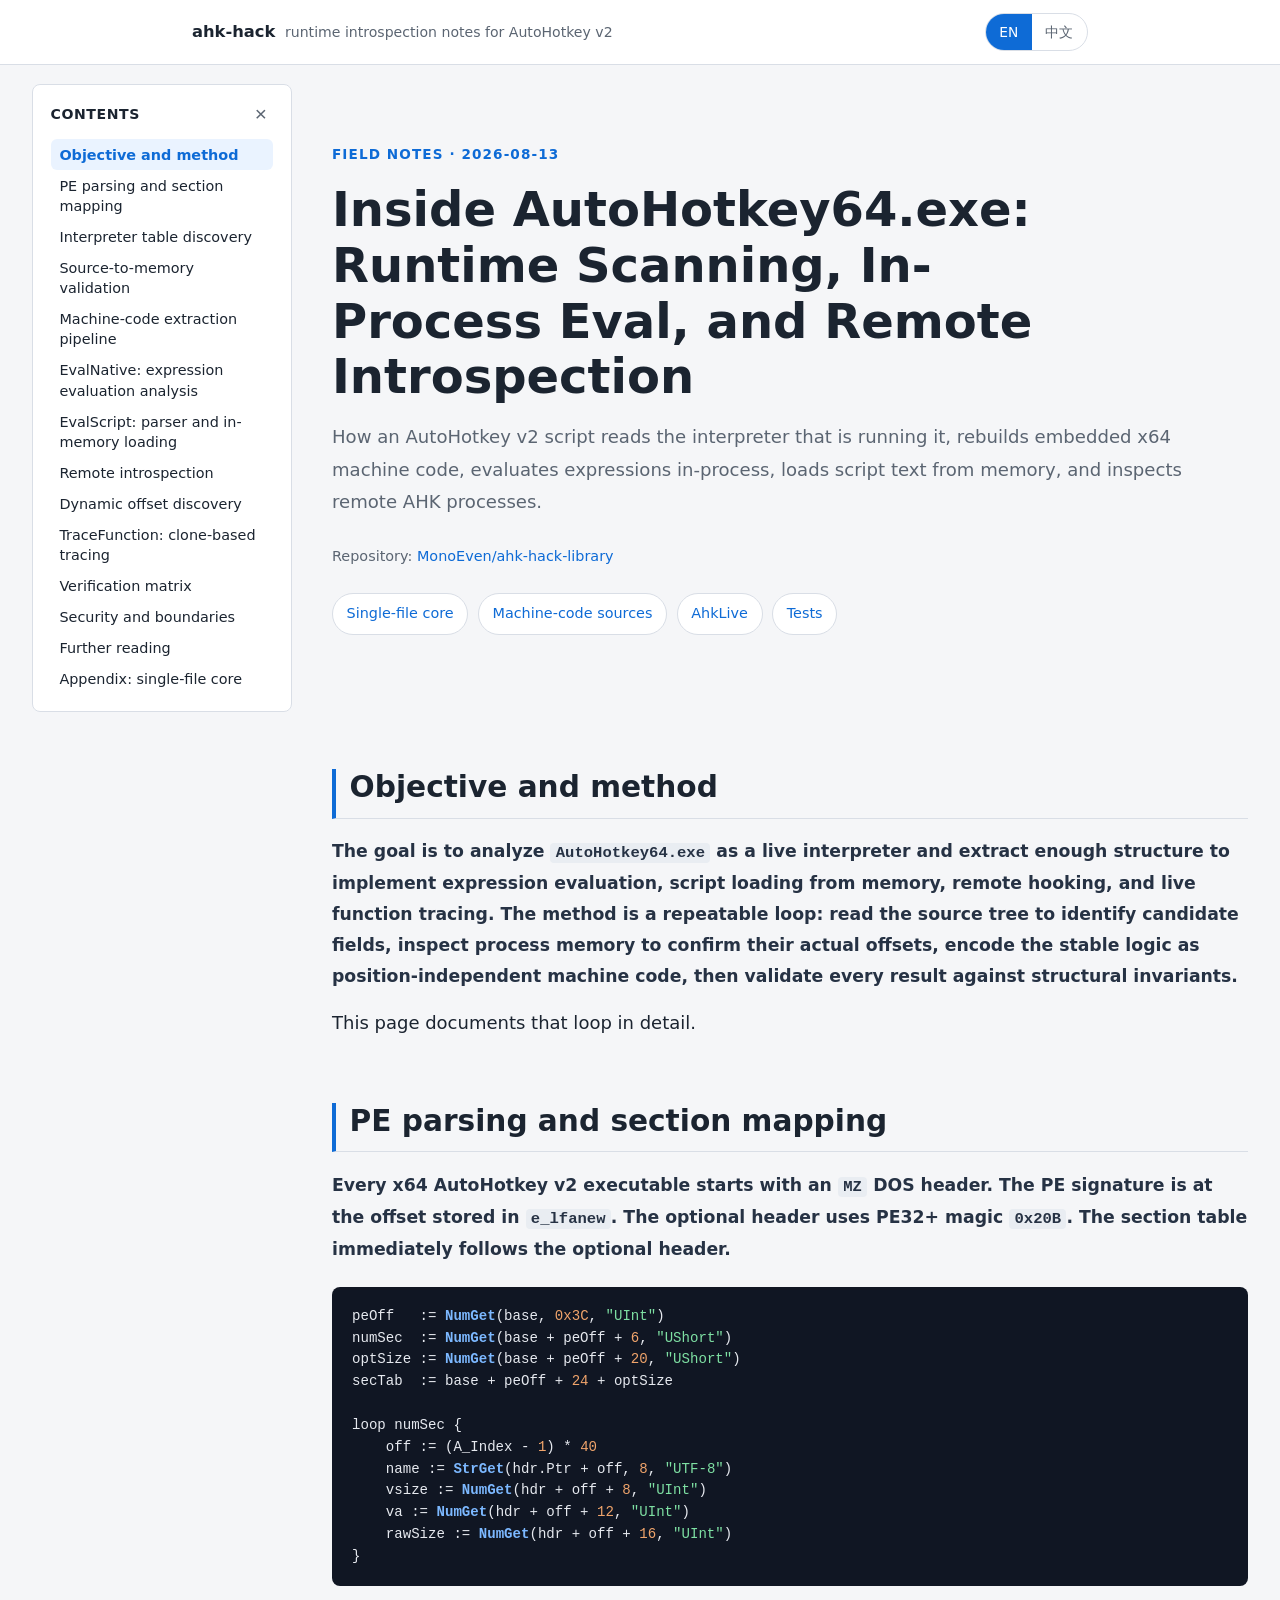
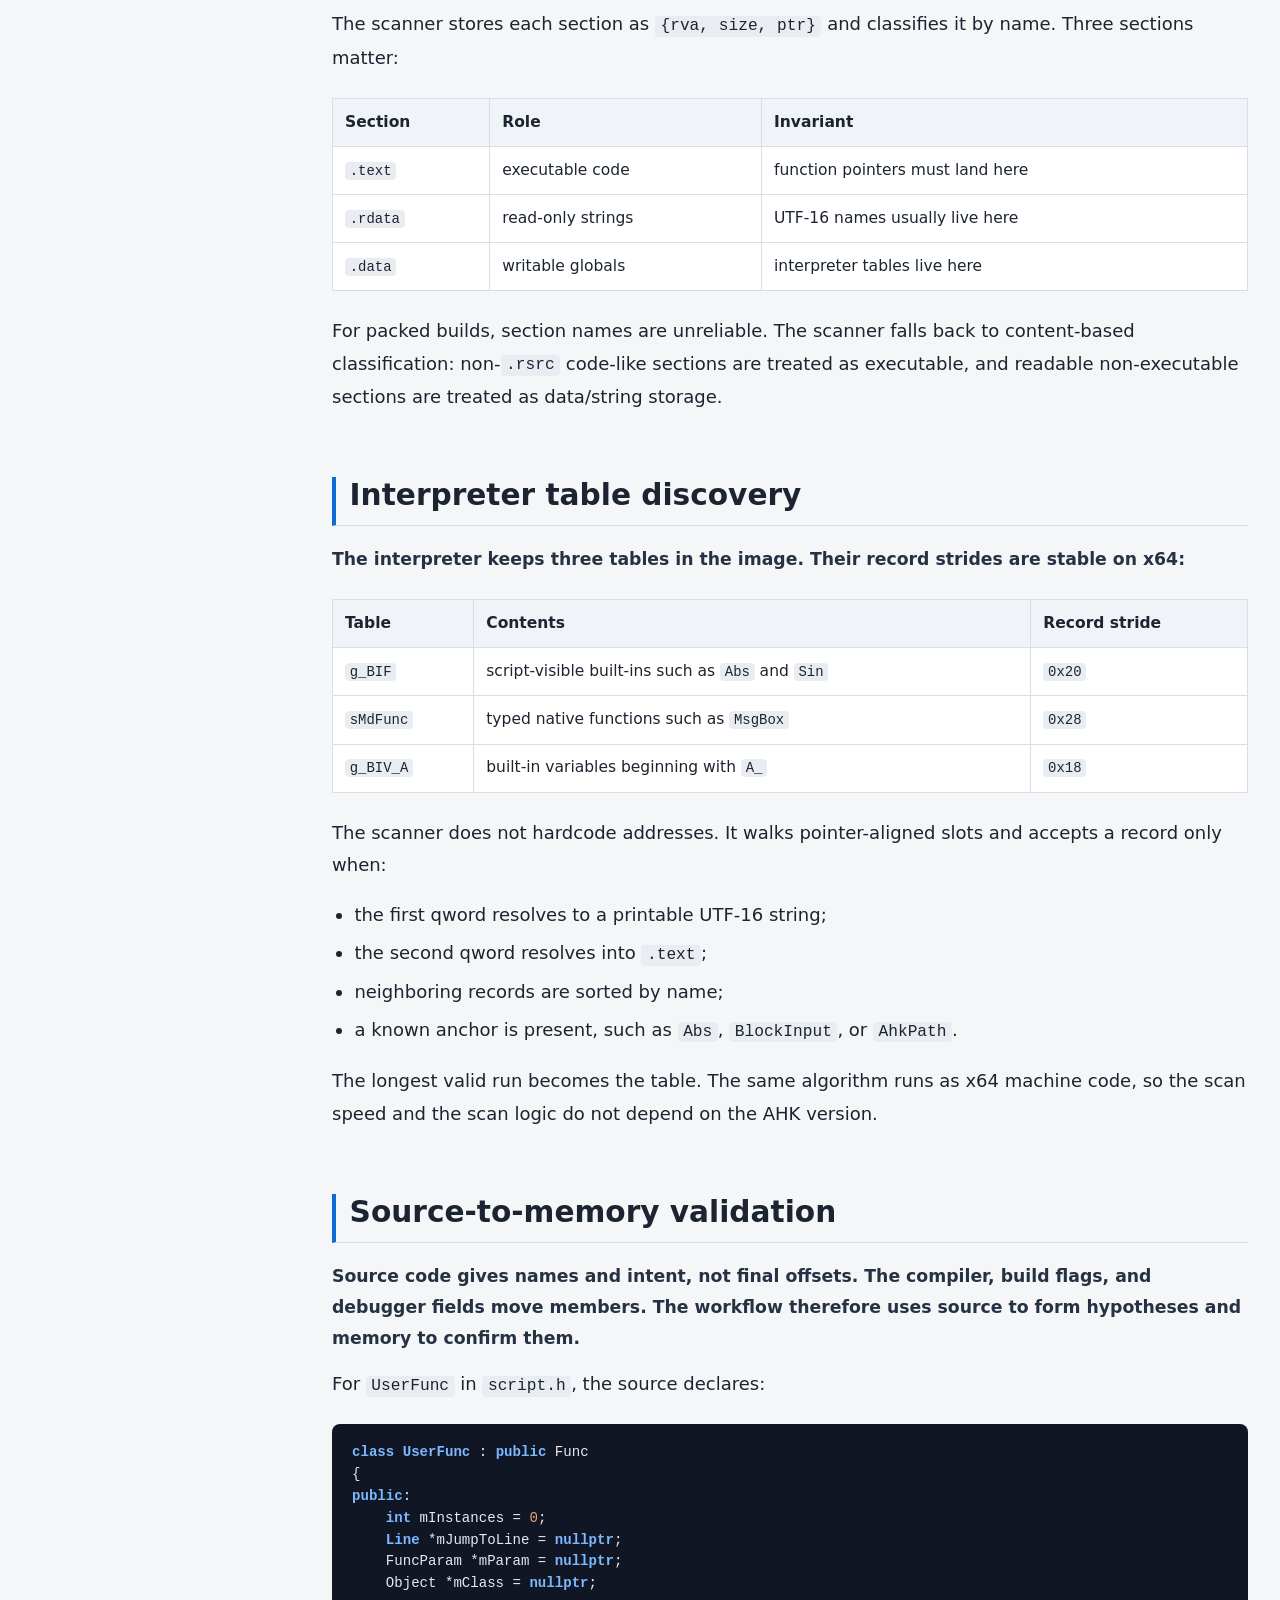
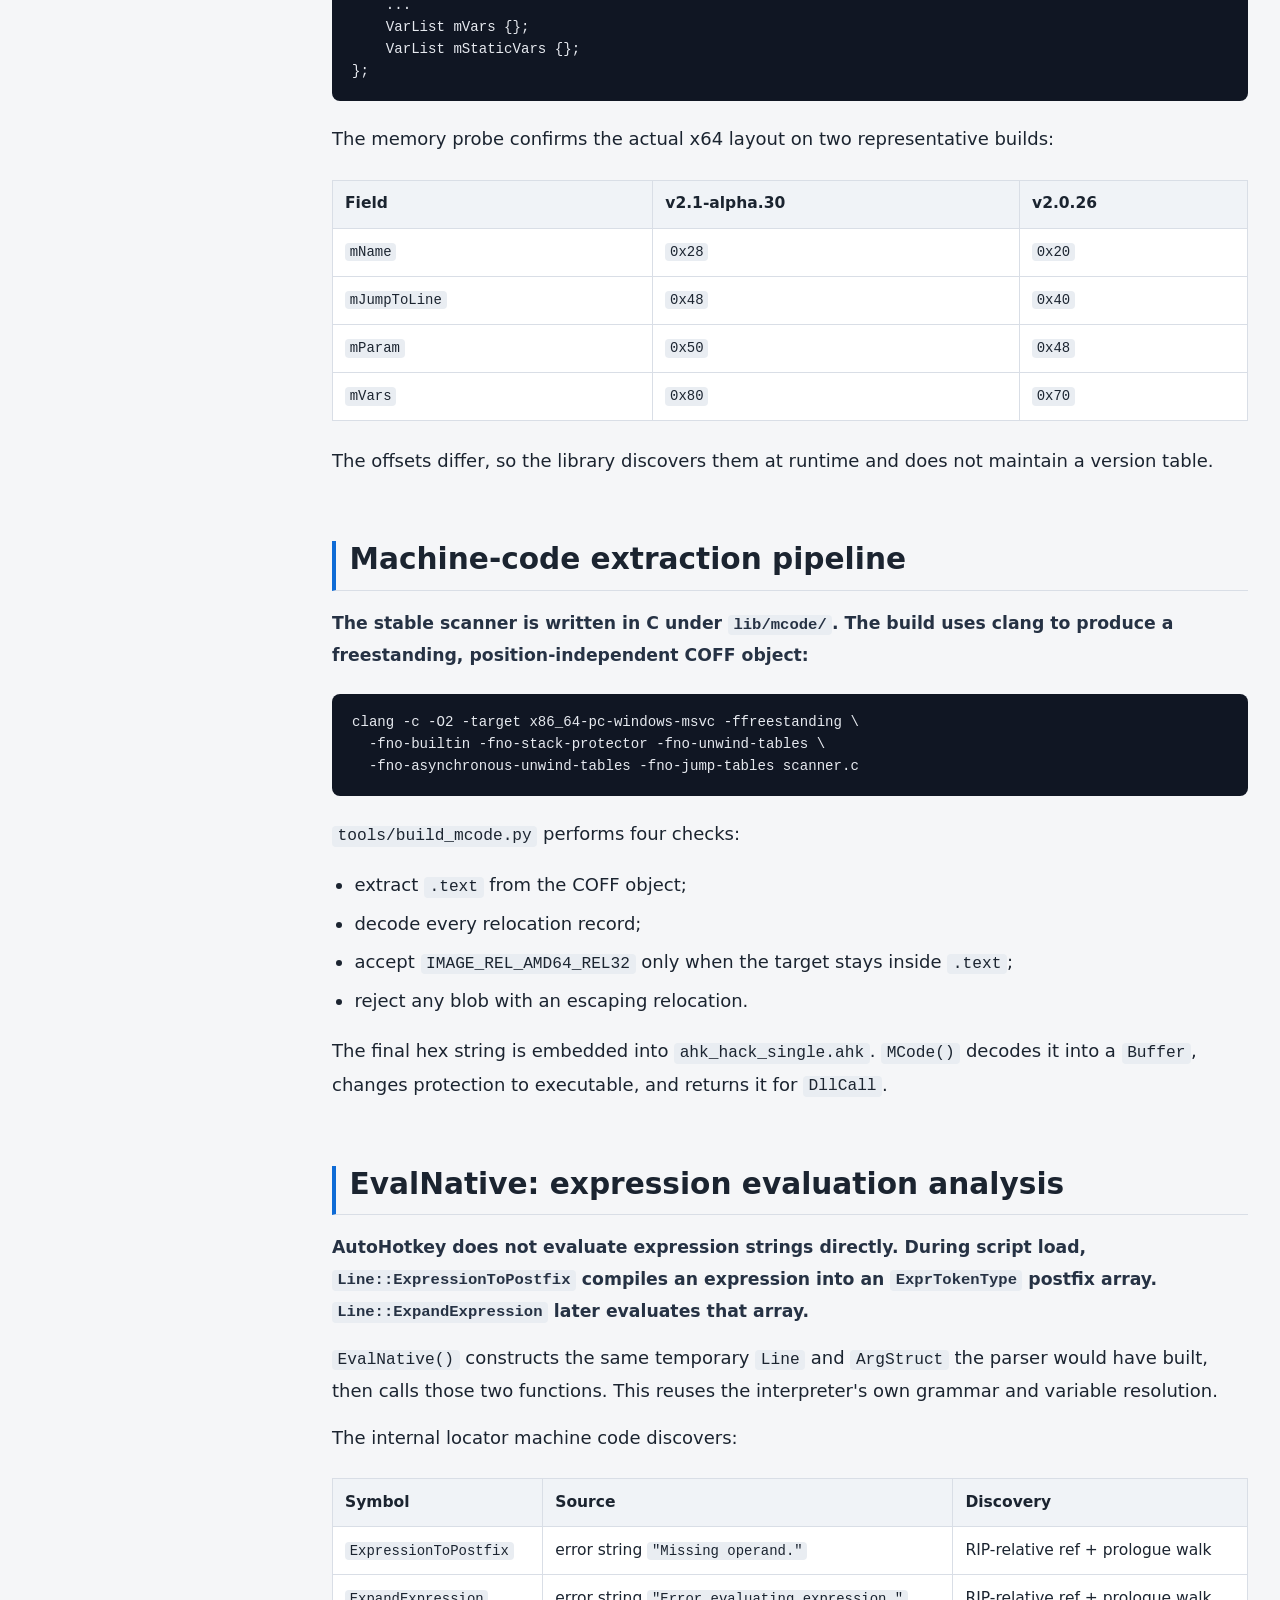
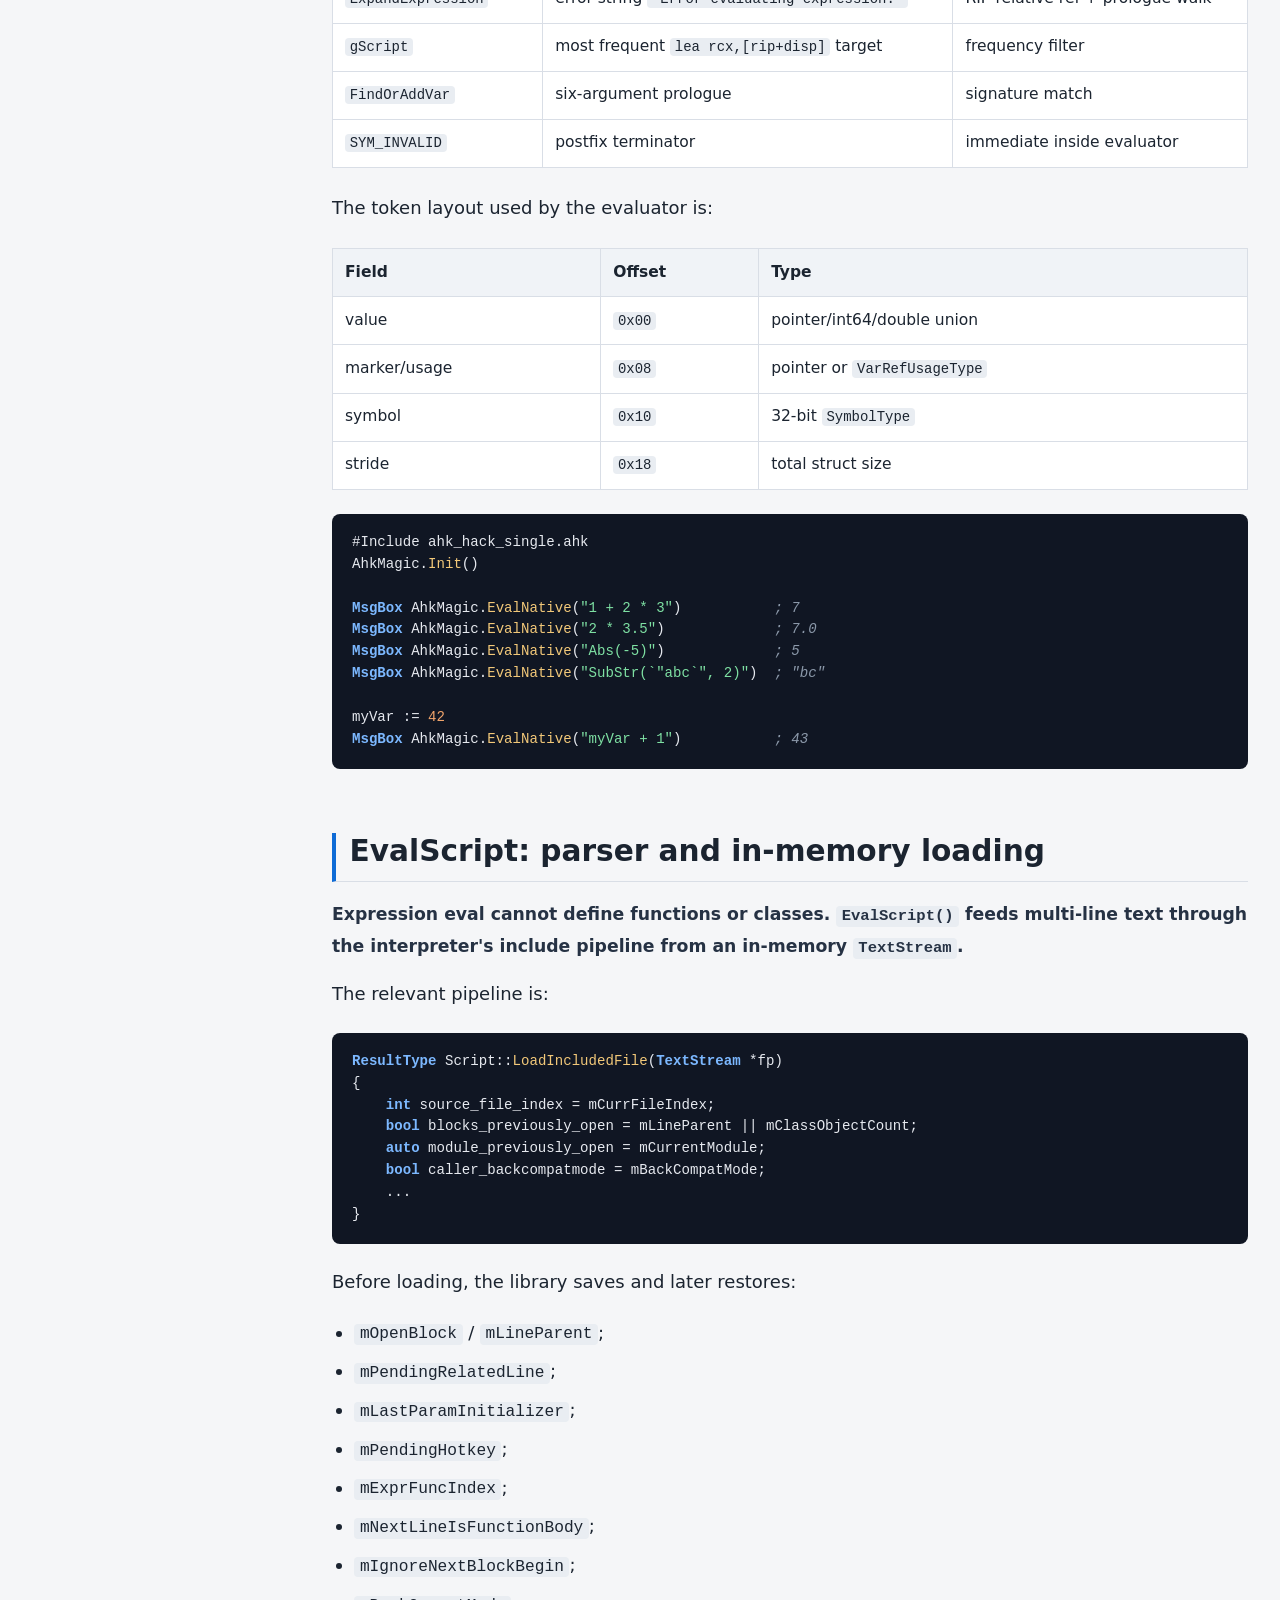
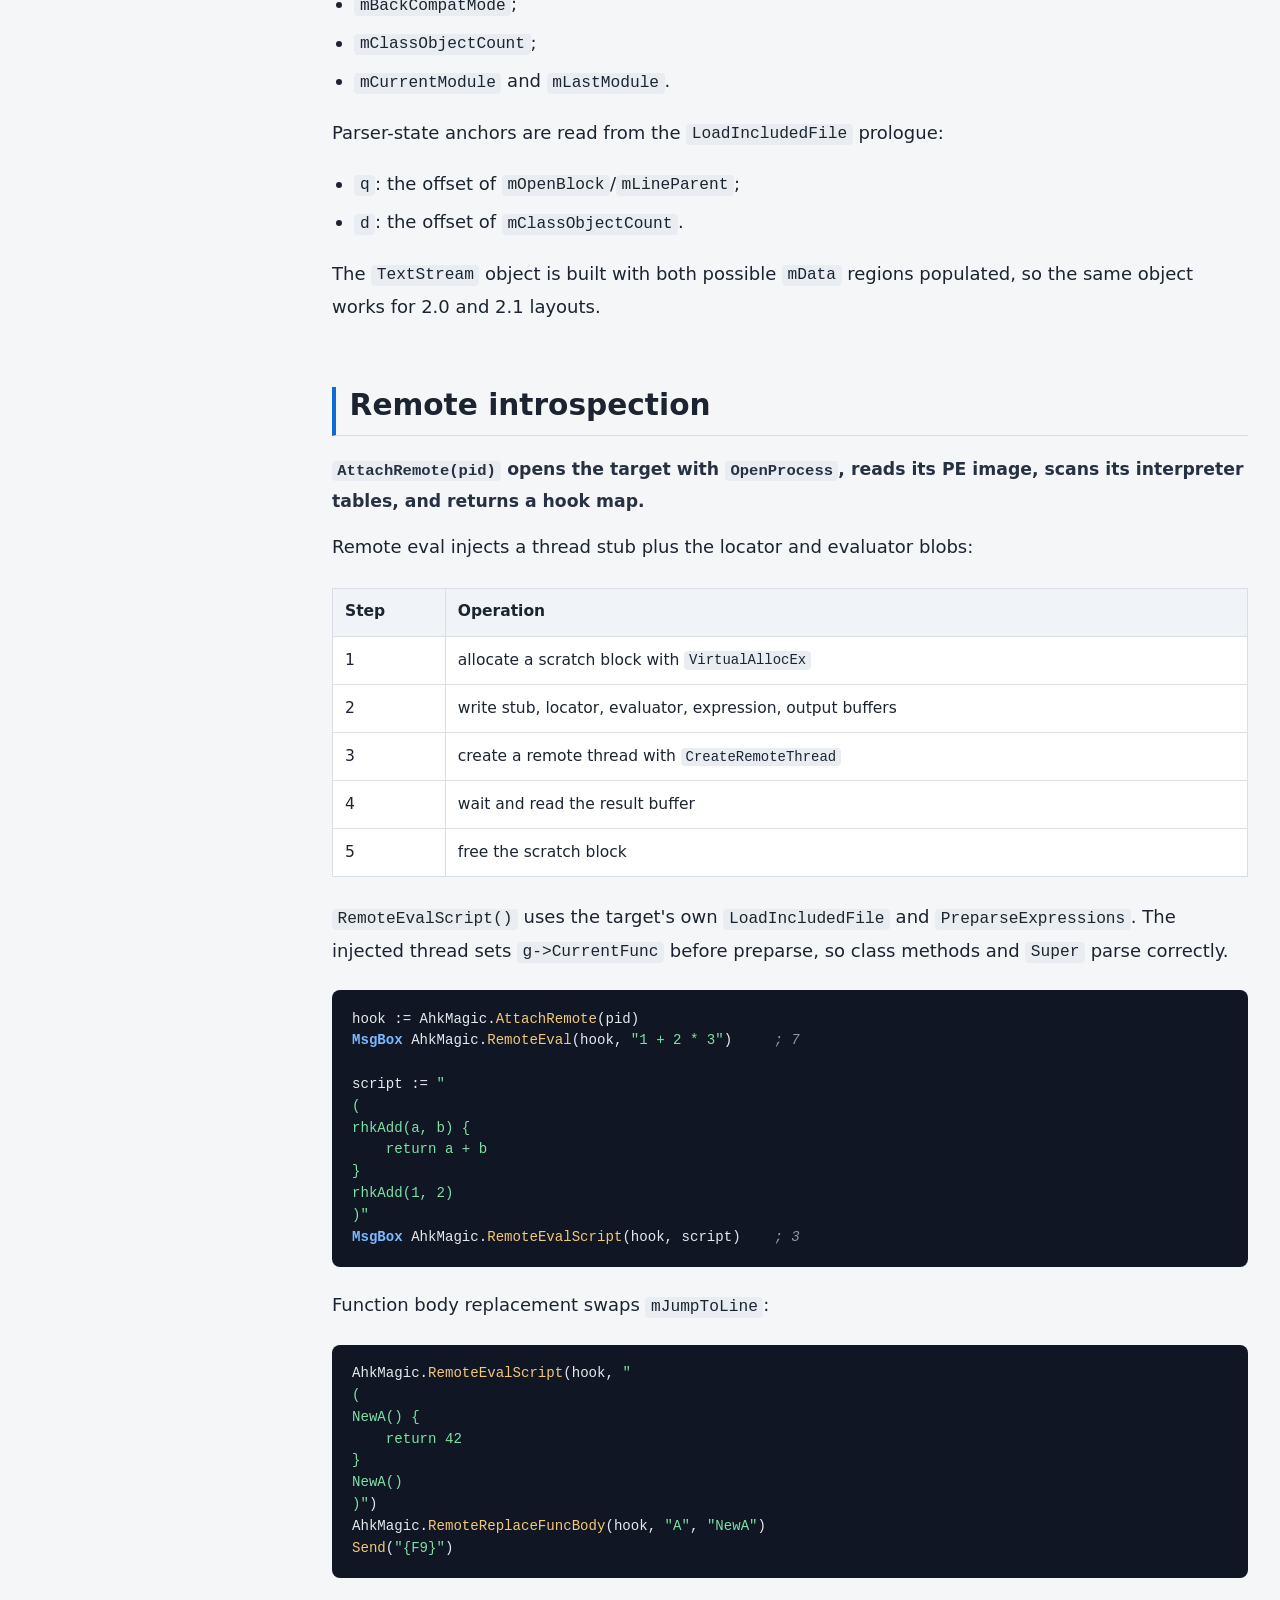
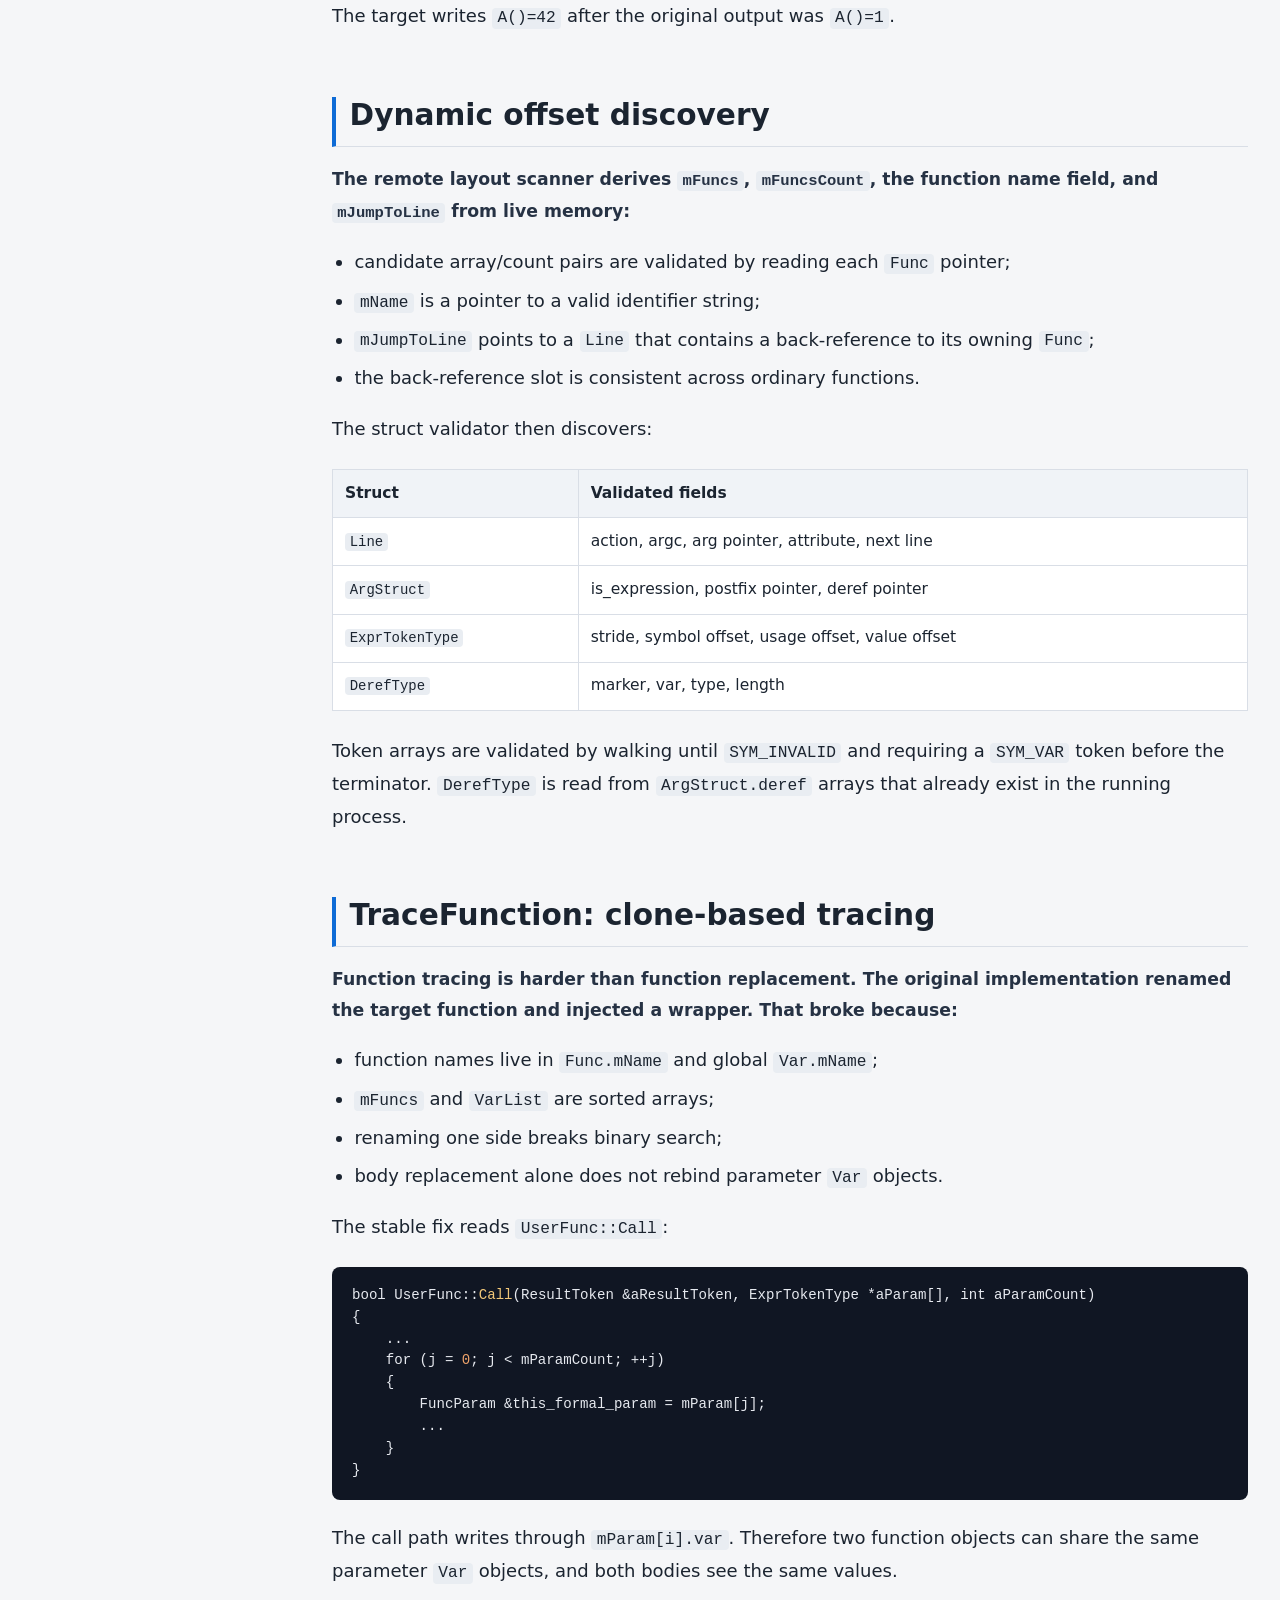
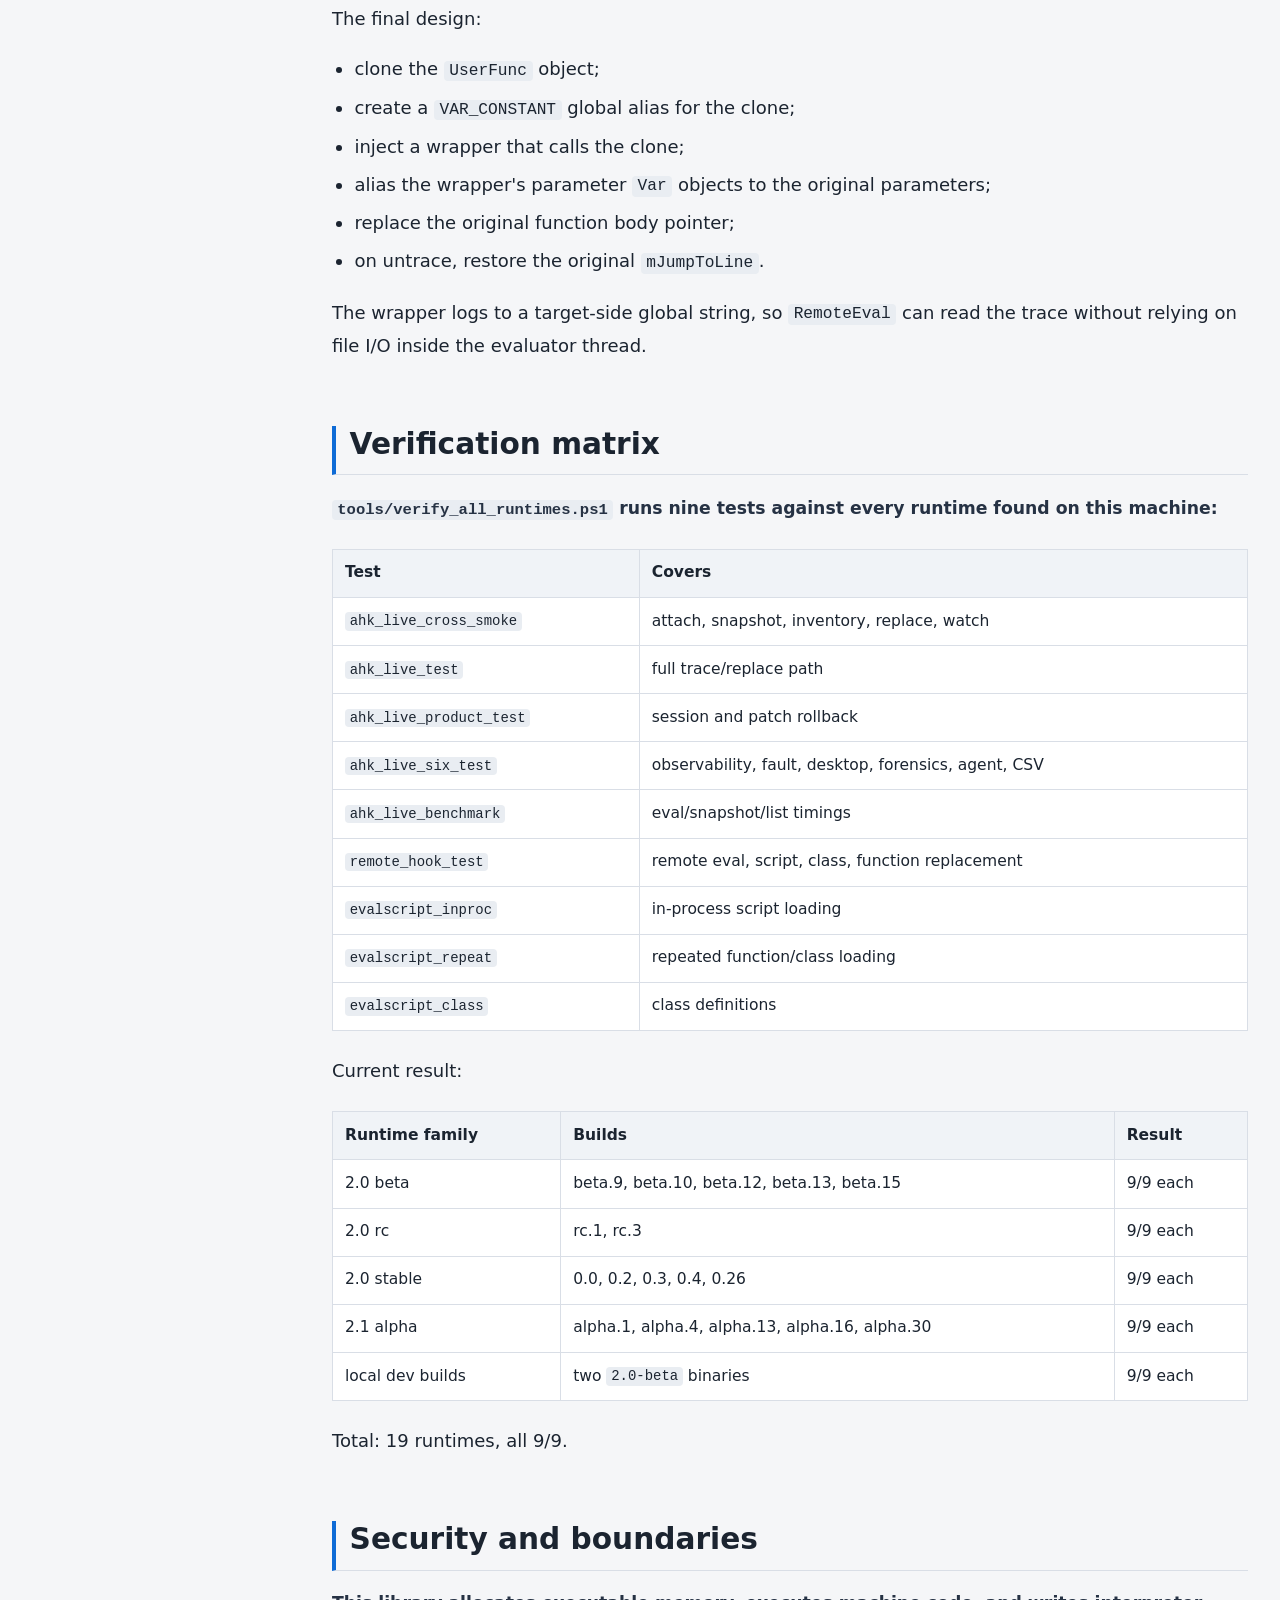
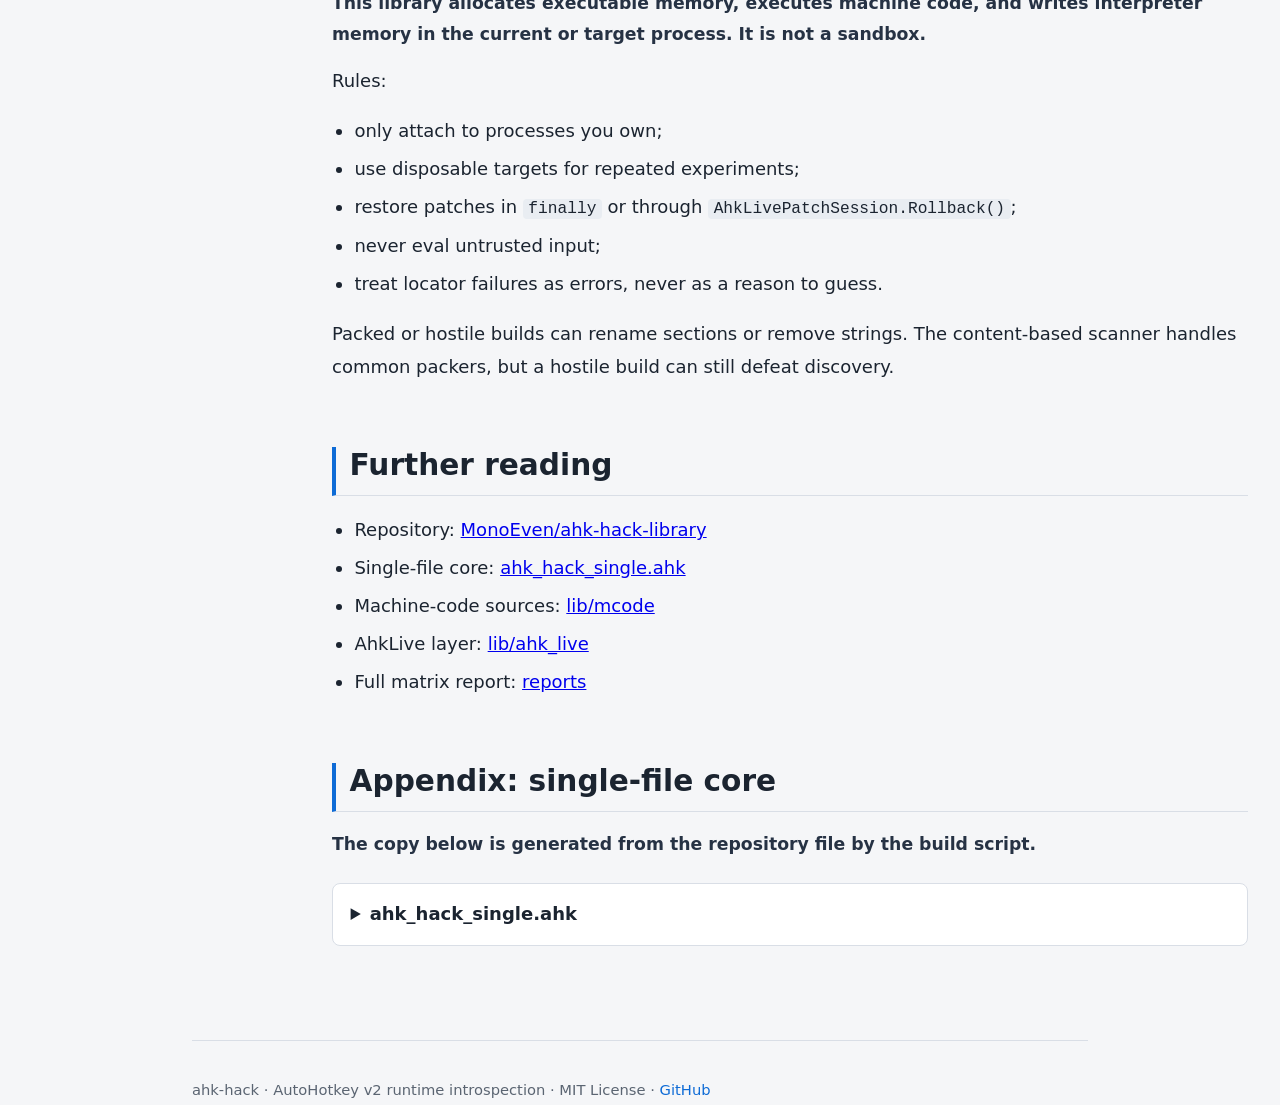
==== commit 96e98040: "Remove AI-style wording from blog and pages" ====
--- a/docs/index.html
+++ b/docs/index.html
@@ -39,7 +39,7 @@
 <li><a href="#sec-7">EvalScript: parser and in-memory loading</a></li>
 <li><a href="#sec-8">Remote introspection</a></li>
 <li><a href="#sec-9">Dynamic offset discovery</a></li>
-<li><a href="#sec-10">TraceFunction: cloning instead of renaming</a></li>
+<li><a href="#sec-10">TraceFunction: clone-based tracing</a></li>
 <li><a href="#sec-11">Verification matrix</a></li>
 <li><a href="#sec-12">Security and boundaries</a></li>
 <li><a href="#sec-13">Further reading</a></li><li><a href="#appendix">Appendix: single-file core</a></li>
@@ -63,7 +63,7 @@
     <article>
 <section id="sec-1"><h2>Objective and method</h2>
 <p>The goal is to analyze <code>AutoHotkey64.exe</code> as a live interpreter and extract enough structure to implement expression evaluation, script loading from memory, remote hooking, and live function tracing. The method is a repeatable loop: read the source tree to identify candidate fields, inspect process memory to confirm their actual offsets, encode the stable logic as position-independent machine code, then validate every result against structural invariants.</p>
-<p>This page documents that loop in detail. It is not an API reference; it is an extraction process.</p>
+<p>This page documents that loop in detail.</p>
 </section>
 <section id="sec-2"><h2>PE parsing and section mapping</h2>
 <p>Every x64 AutoHotkey v2 executable starts with an <code>MZ</code> DOS header. The PE signature is at the offset stored in <code>e_lfanew</code>. The optional header uses PE32+ magic <code>0x20B</code>. The section table immediately follows the optional header.</p>
@@ -111,7 +111,7 @@
 };</code></pre>
 <p>The memory probe confirms the actual x64 layout on two representative builds:</p>
 <table><thead><tr><th>Field</th><th>v2.1-alpha.30</th><th>v2.0.26</th></tr></thead><tbody><tr><td><code>mName</code></td><td><code>0x28</code></td><td><code>0x20</code></td></tr><tr><td><code>mJumpToLine</code></td><td><code>0x48</code></td><td><code>0x40</code></td></tr><tr><td><code>mParam</code></td><td><code>0x50</code></td><td><code>0x48</code></td></tr><tr><td><code>mVars</code></td><td><code>0x80</code></td><td><code>0x70</code></td></tr></tbody></table>
-<p>The offsets differ, so the library discovers them at runtime instead of shipping a version table.</p>
+<p>The offsets differ, so the library discovers them at runtime and does not maintain a version table.</p>
 </section>
 <section id="sec-5"><h2>Machine-code extraction pipeline</h2>
 <p>The stable scanner is written in C under <code>lib/mcode/</code>. The build uses clang to produce a freestanding, position-independent COFF object:</p>
@@ -202,7 +202,7 @@
 )&quot;)
 AhkMagic.RemoteReplaceFuncBody(hook, &quot;A&quot;, &quot;NewA&quot;)
 Send(&quot;{F9}&quot;)</code></pre>
-<p>The target writes <code>A()=42</code> instead of <code>A()=1</code>.</p>
+<p>The target writes <code>A()=42</code> after the original output was <code>A()=1</code>.</p>
 </section>
 <section id="sec-9"><h2>Dynamic offset discovery</h2>
 <p>The remote layout scanner derives <code>mFuncs</code>, <code>mFuncsCount</code>, the function name field, and <code>mJumpToLine</code> from live memory:</p>
@@ -216,7 +216,7 @@
 <table><thead><tr><th>Struct</th><th>Validated fields</th></tr></thead><tbody><tr><td><code>Line</code></td><td>action, argc, arg pointer, attribute, next line</td></tr><tr><td><code>ArgStruct</code></td><td>is_expression, postfix pointer, deref pointer</td></tr><tr><td><code>ExprTokenType</code></td><td>stride, symbol offset, usage offset, value offset</td></tr><tr><td><code>DerefType</code></td><td>marker, var, type, length</td></tr></tbody></table>
 <p>Token arrays are validated by walking until <code>SYM_INVALID</code> and requiring a <code>SYM_VAR</code> token before the terminator. <code>DerefType</code> is read from <code>ArgStruct.deref</code> arrays that already exist in the running process.</p>
 </section>
-<section id="sec-10"><h2>TraceFunction: cloning instead of renaming</h2>
+<section id="sec-10"><h2>TraceFunction: clone-based tracing</h2>
 <p>Function tracing is harder than function replacement. The original implementation renamed the target function and injected a wrapper. That broke because:</p>
 <ul>
 <li>function names live in <code>Func.mName</code> and global <code>Var.mName</code>;</li>
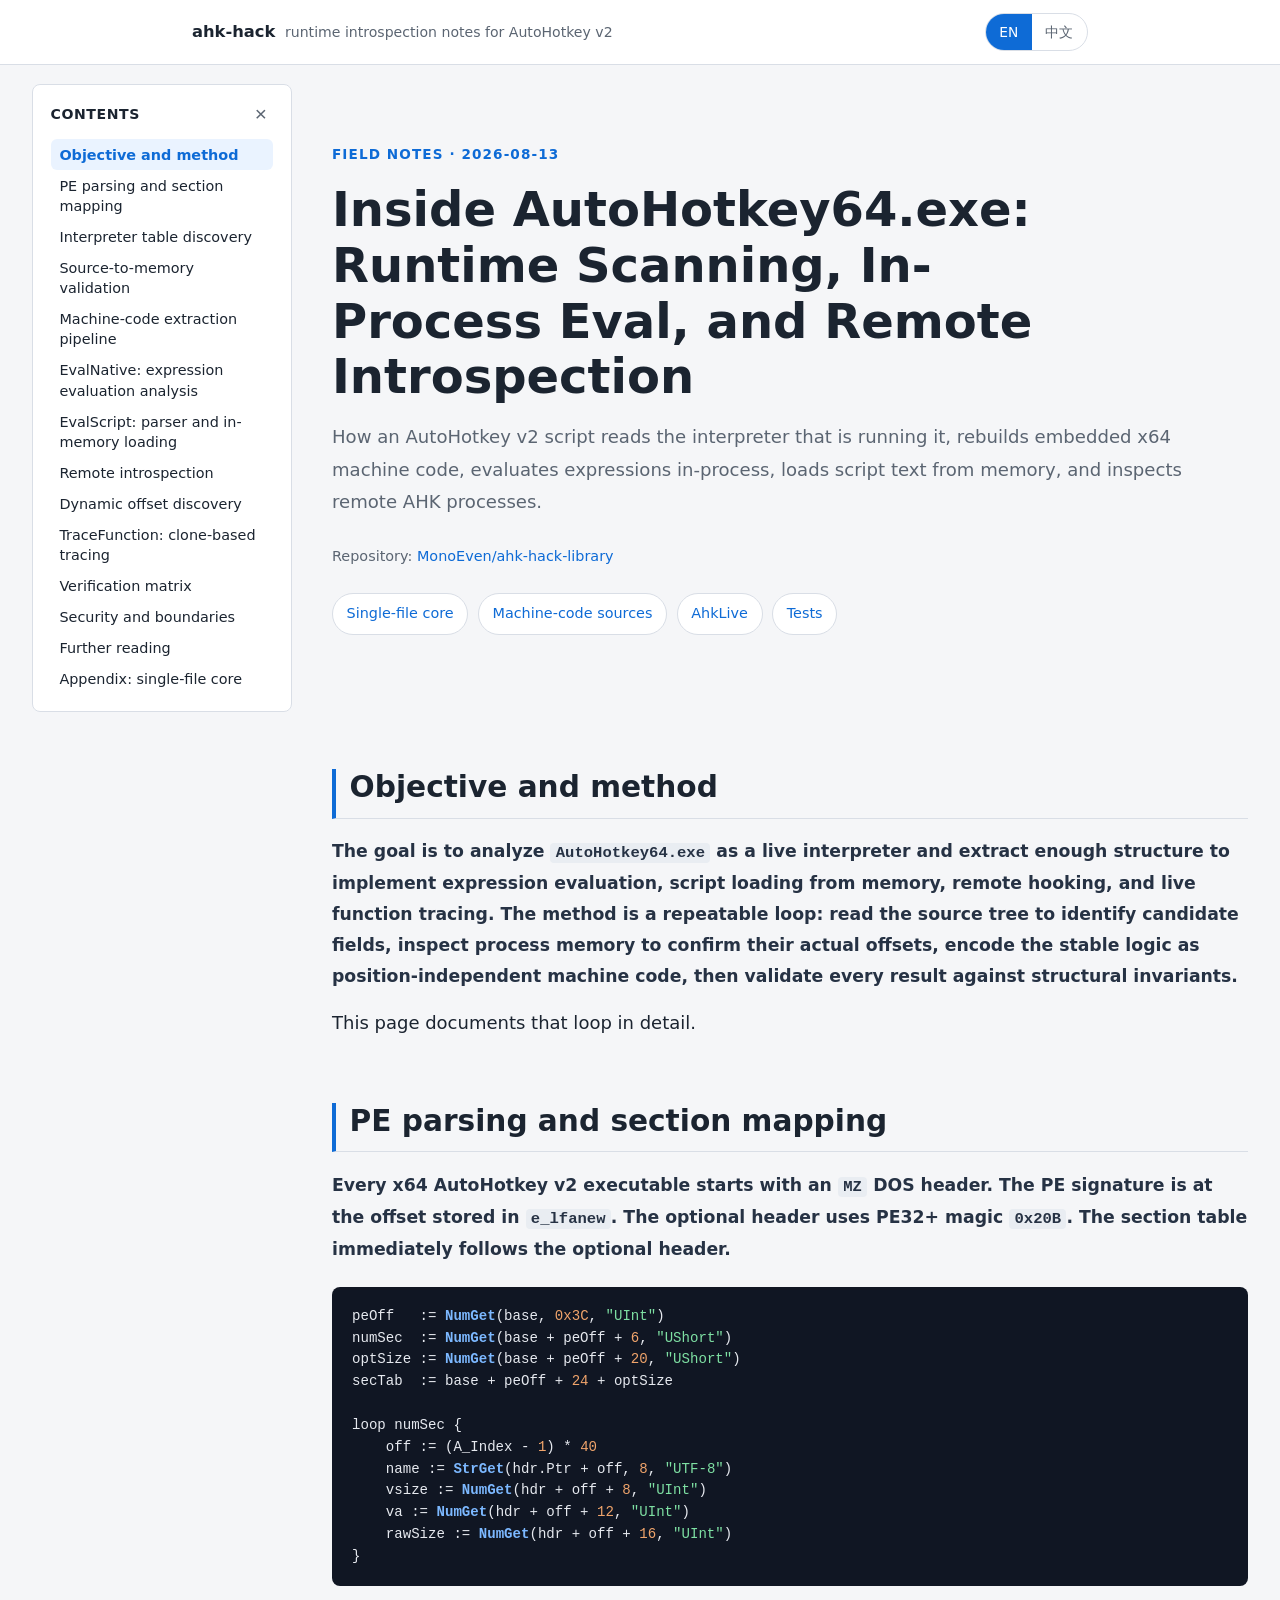
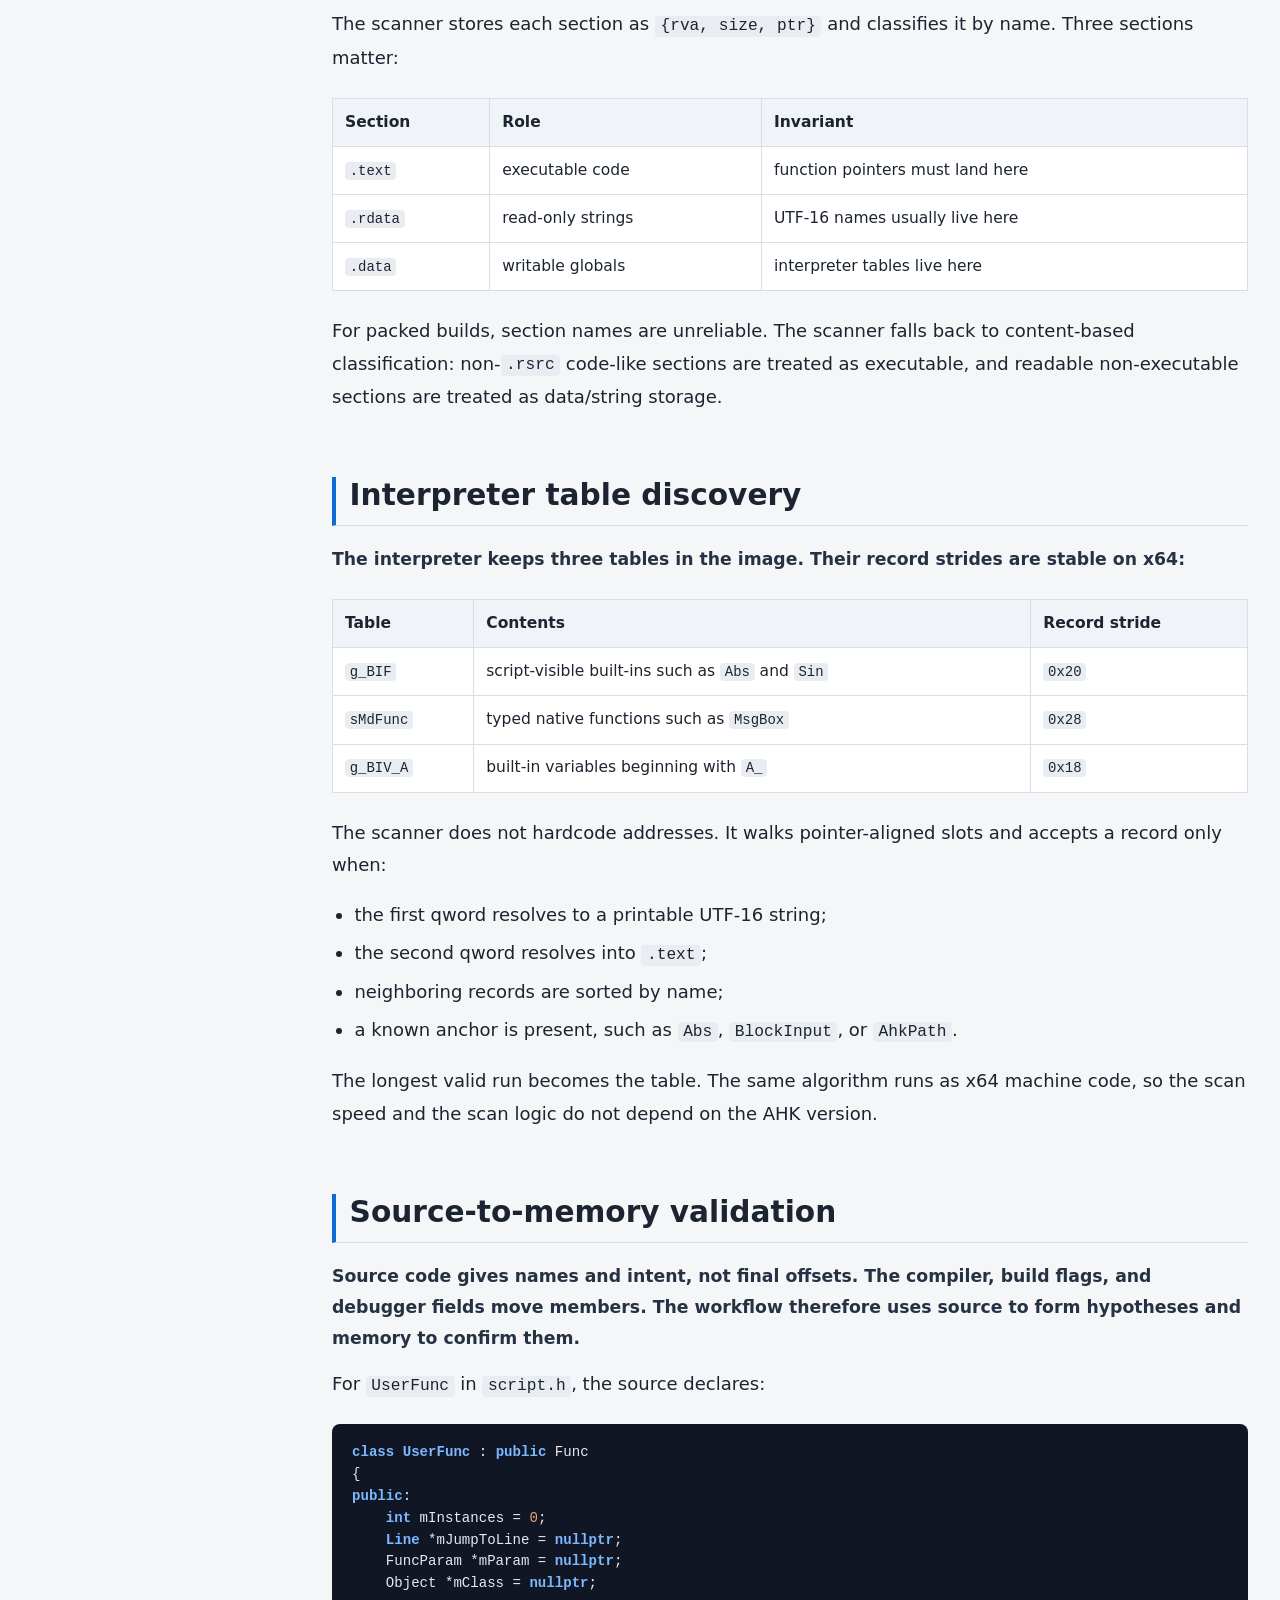
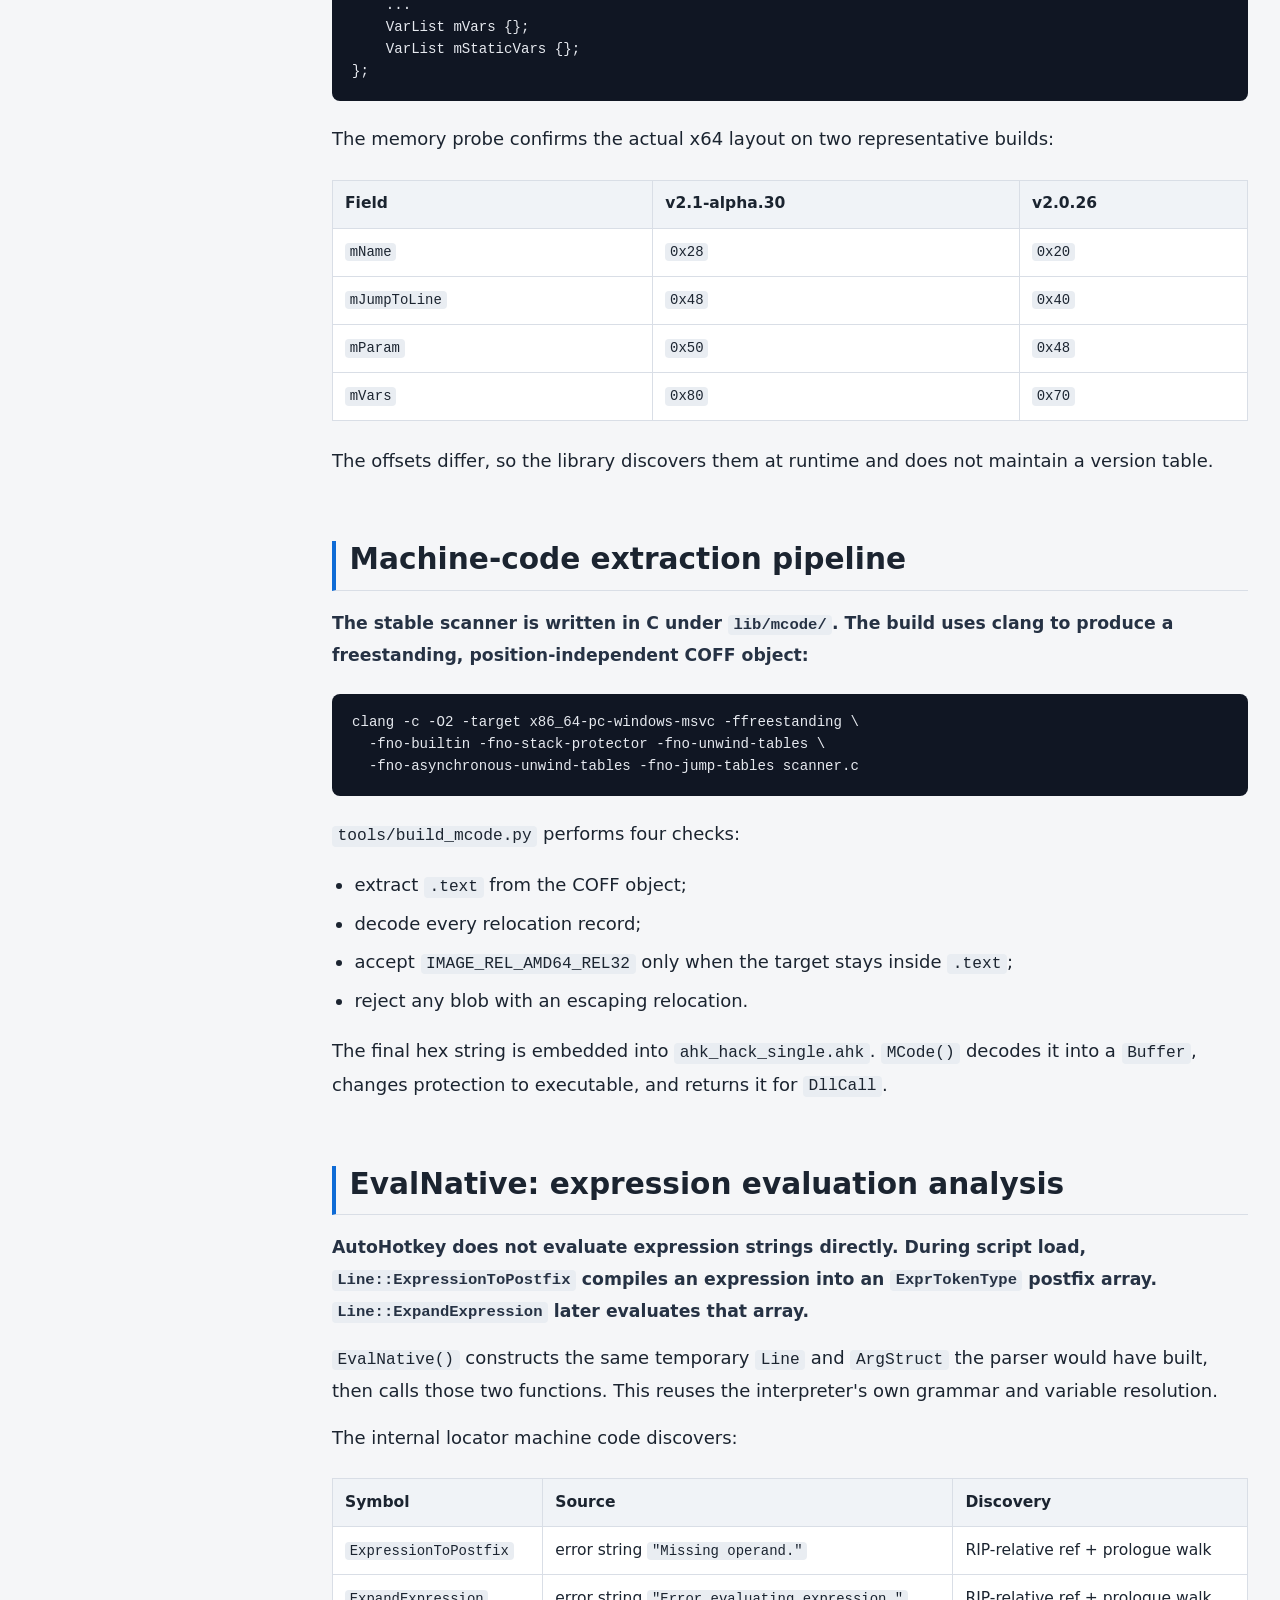
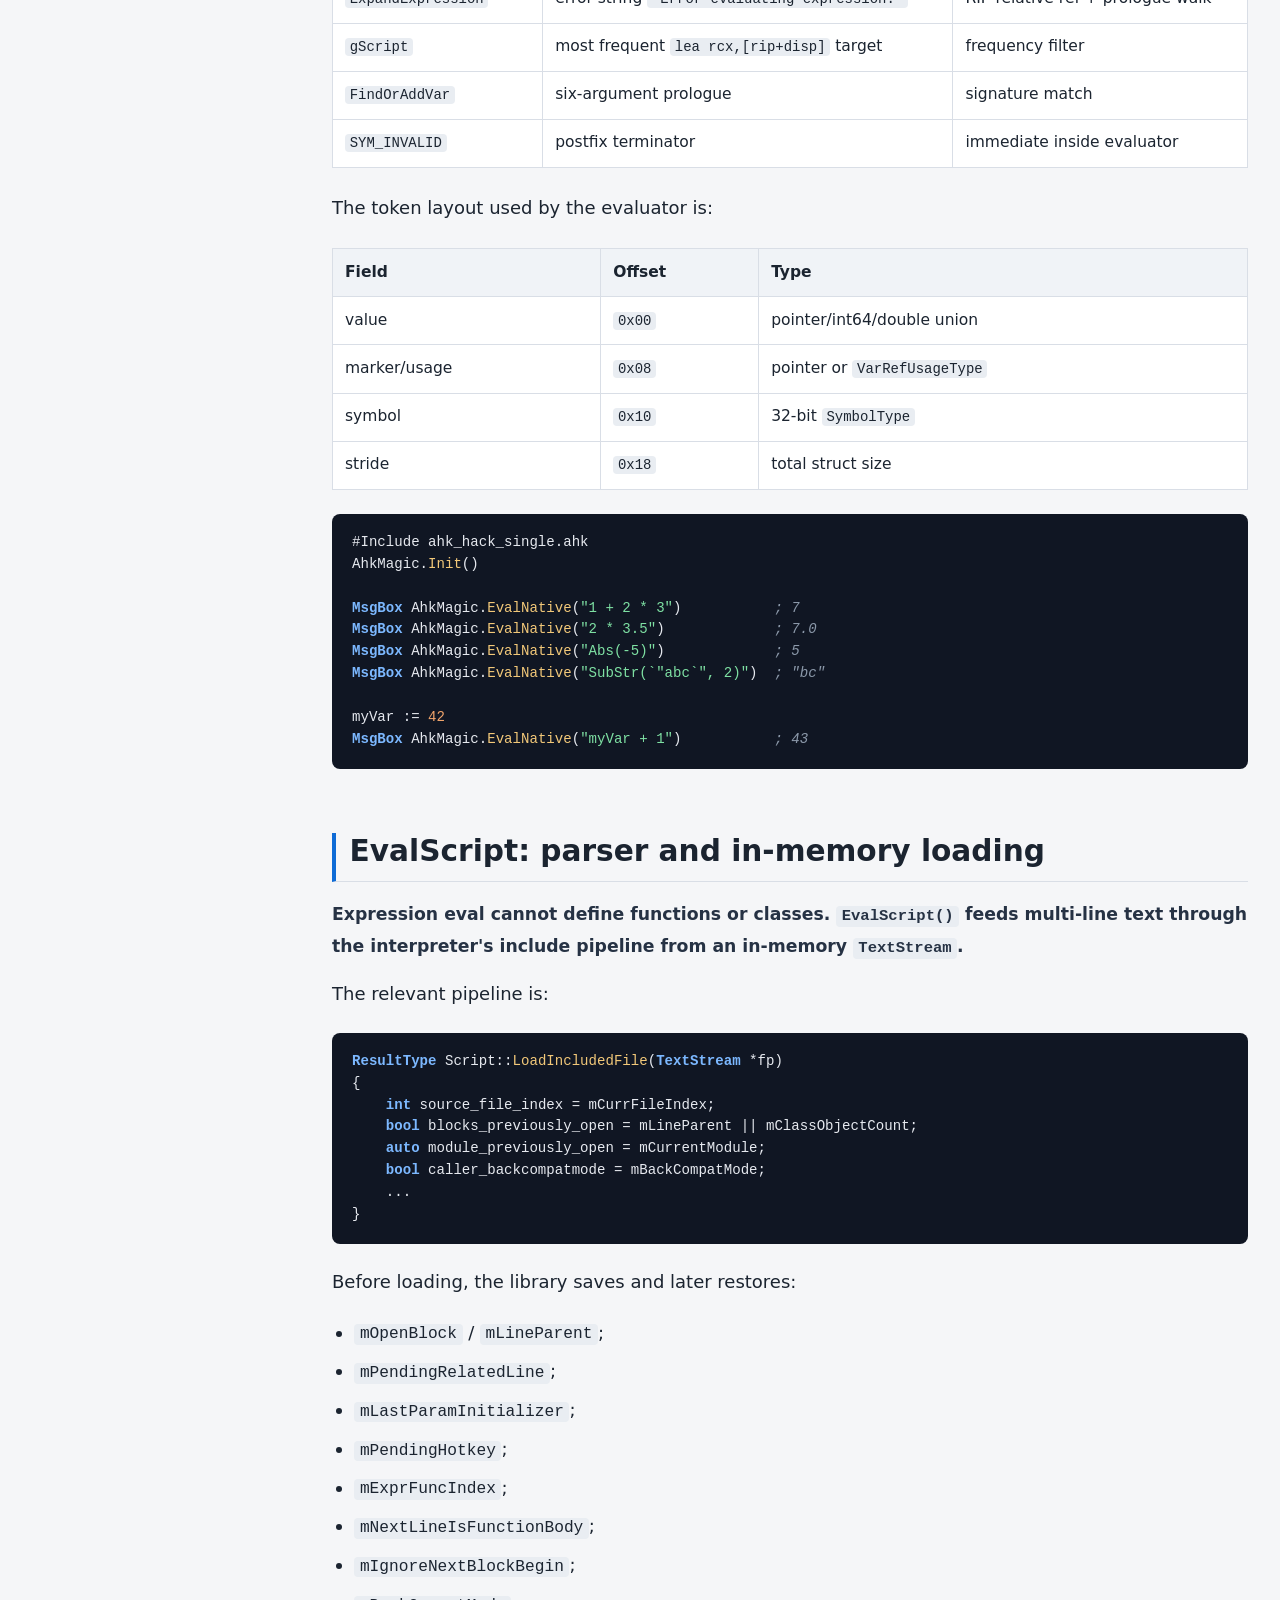
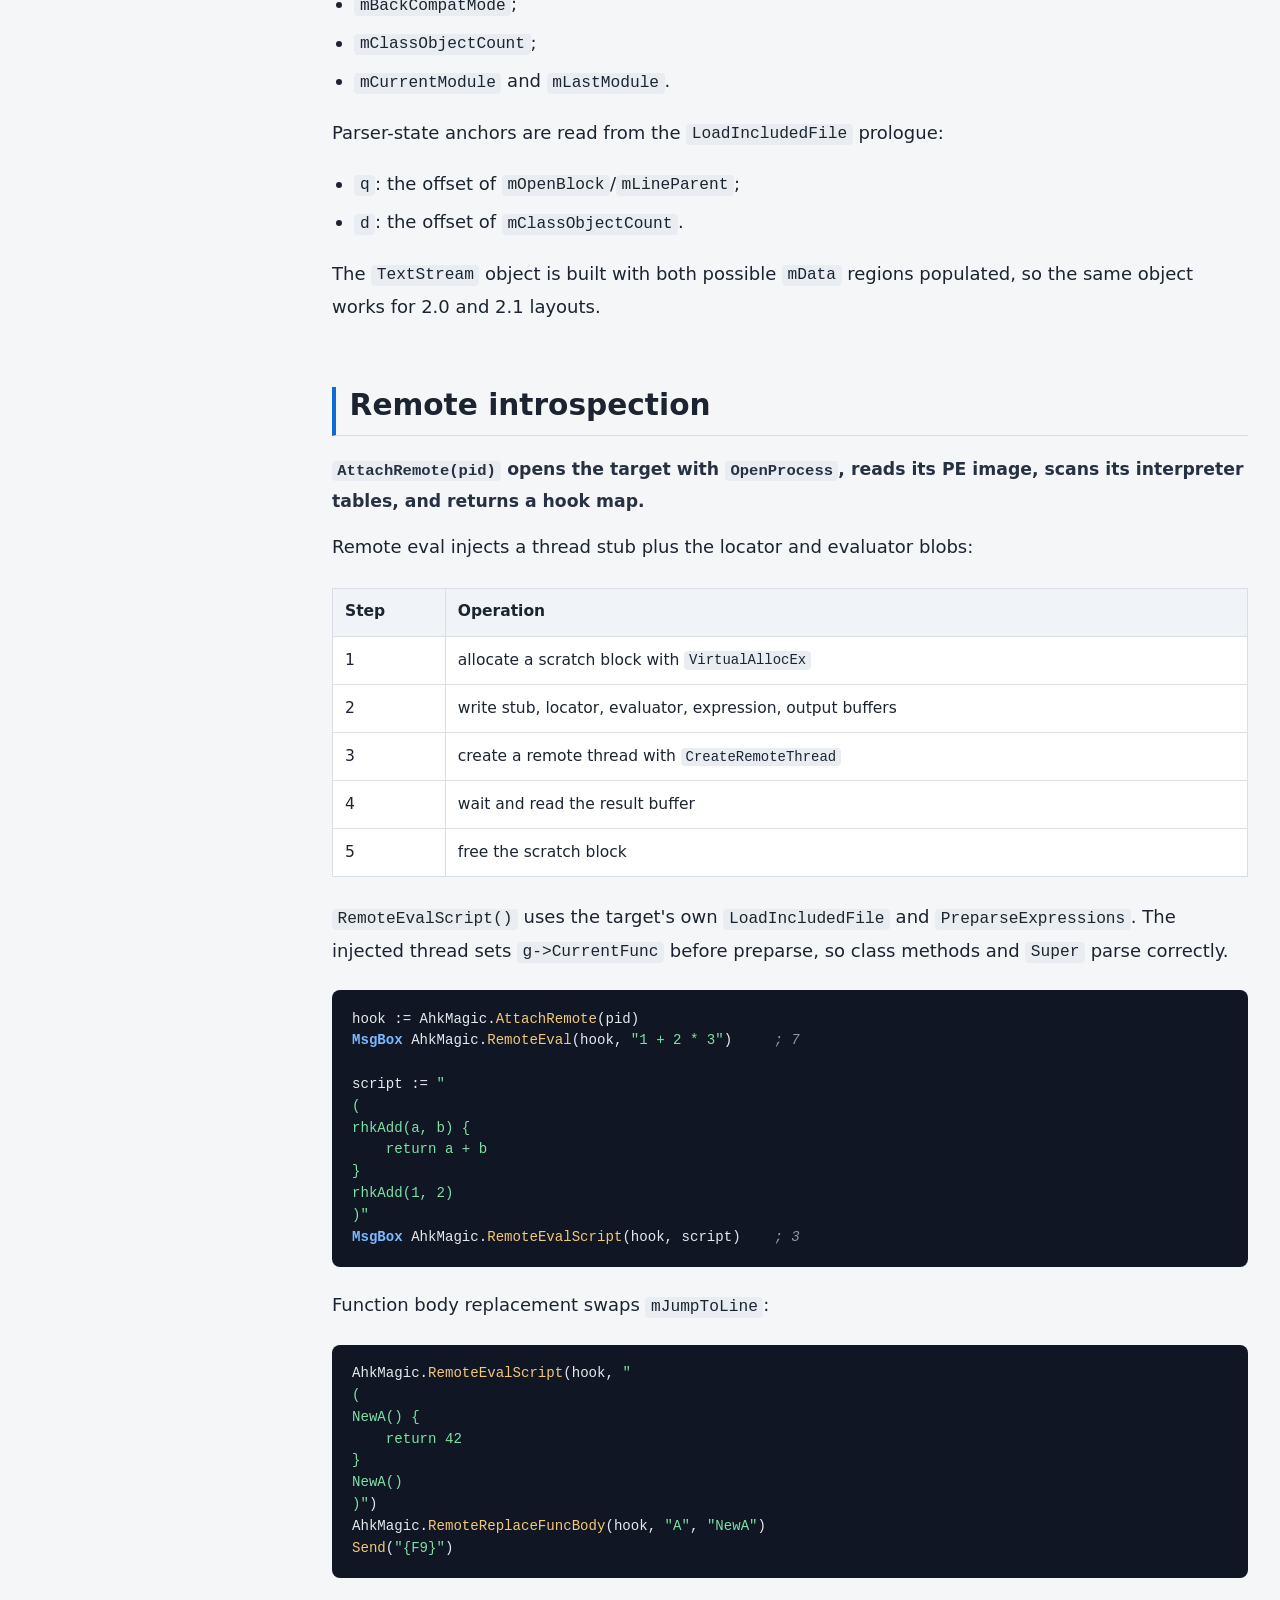
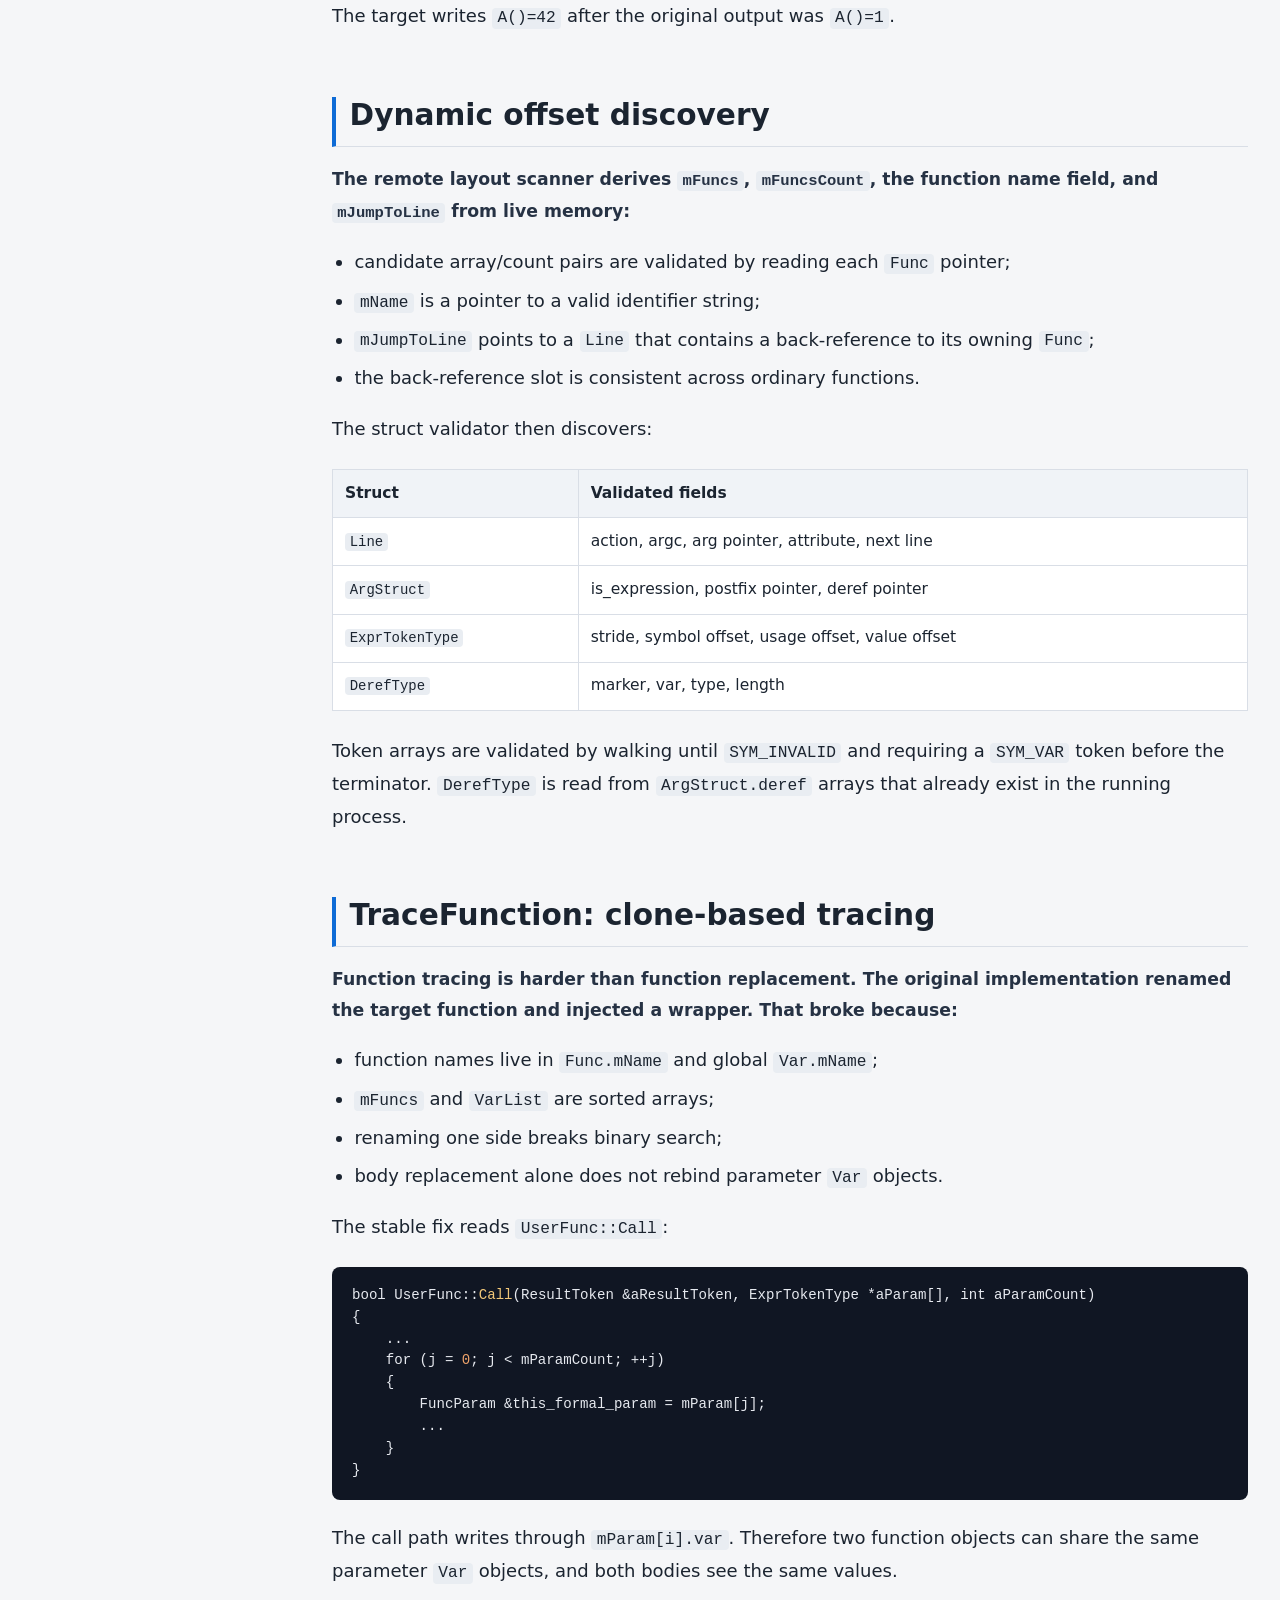
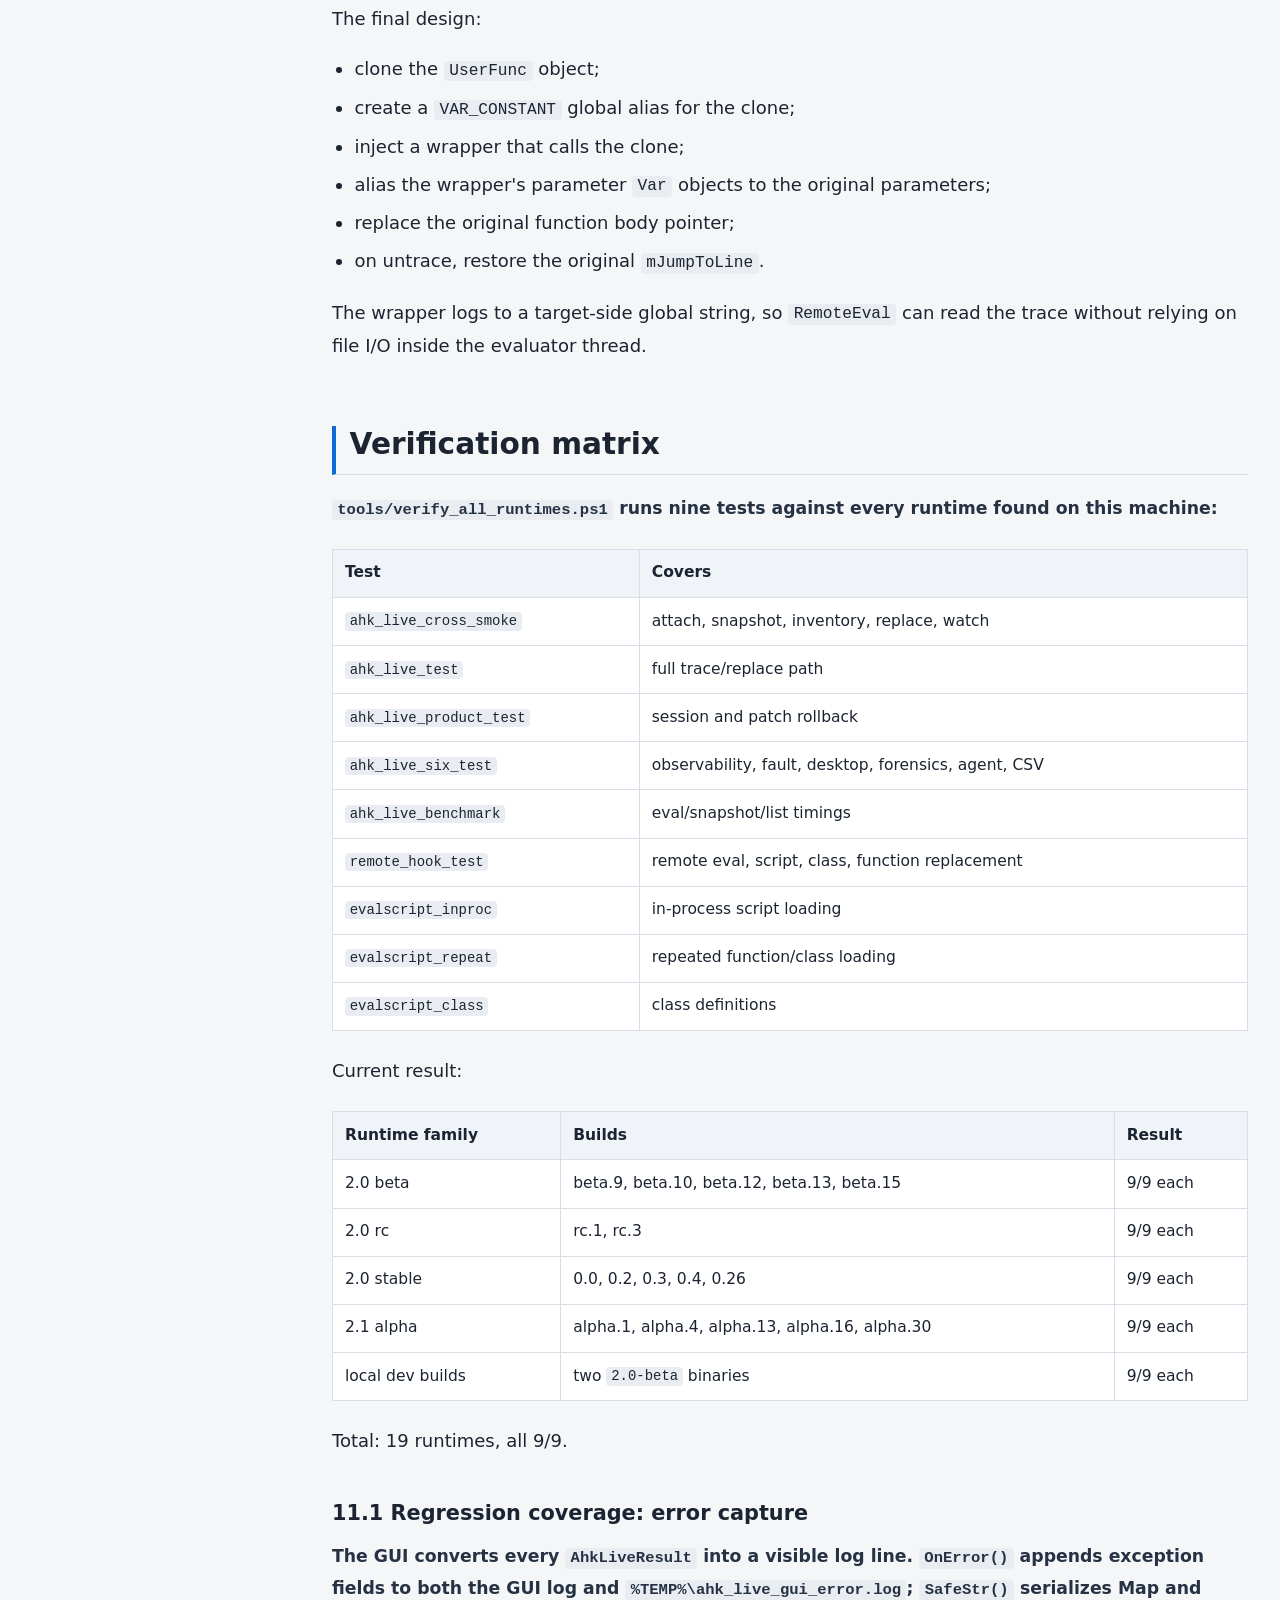
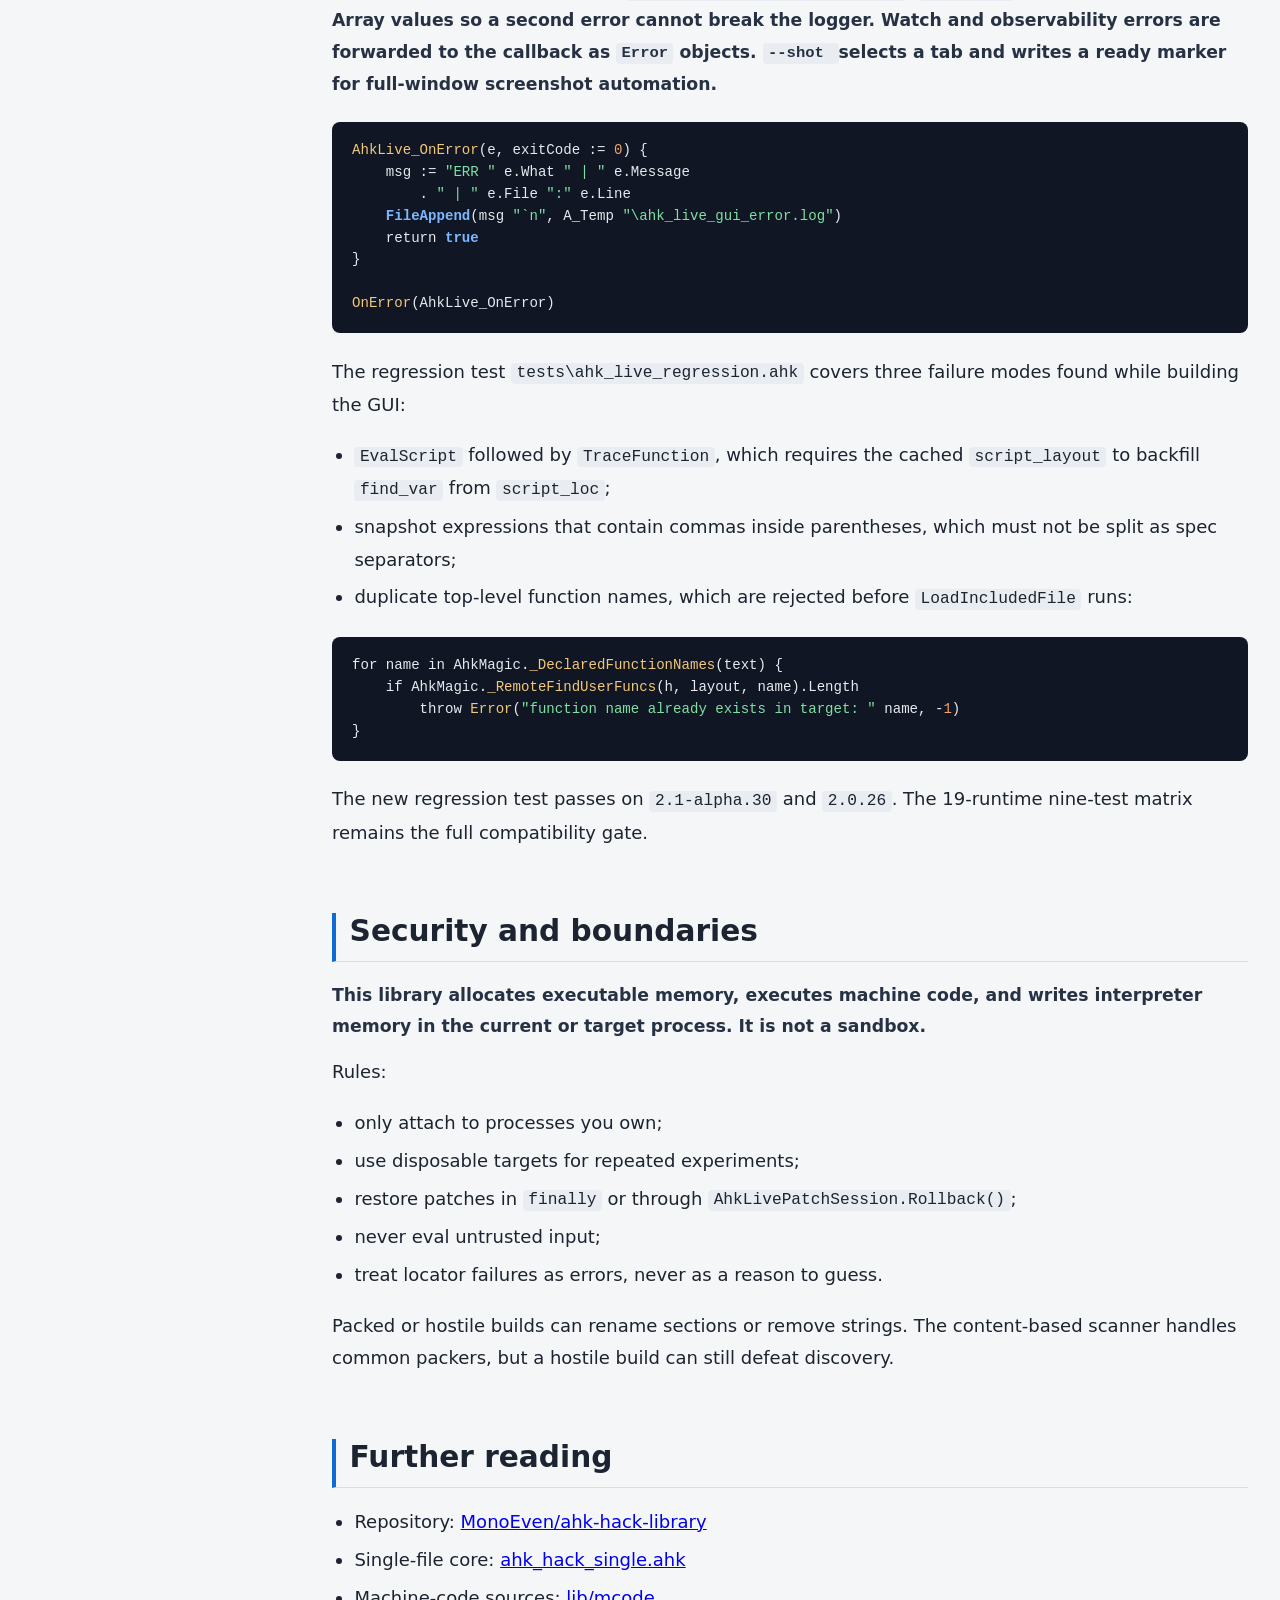
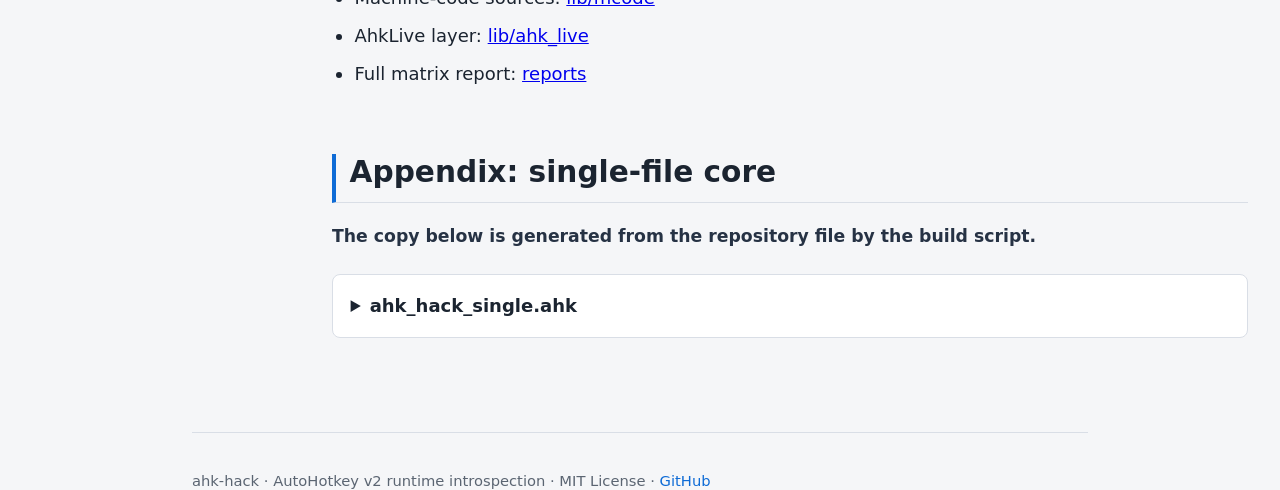
==== commit 940d008d: "Fix AhkLive GUI error capture and add full-window screenshots" ====
--- a/docs/index.html
+++ b/docs/index.html
@@ -252,6 +252,27 @@
 <p>Current result:</p>
 <table><thead><tr><th>Runtime family</th><th>Builds</th><th>Result</th></tr></thead><tbody><tr><td>2.0 beta</td><td>beta.9, beta.10, beta.12, beta.13, beta.15</td><td>9/9 each</td></tr><tr><td>2.0 rc</td><td>rc.1, rc.3</td><td>9/9 each</td></tr><tr><td>2.0 stable</td><td>0.0, 0.2, 0.3, 0.4, 0.26</td><td>9/9 each</td></tr><tr><td>2.1 alpha</td><td>alpha.1, alpha.4, alpha.13, alpha.16, alpha.30</td><td>9/9 each</td></tr><tr><td>local dev builds</td><td>two <code>2.0-beta</code> binaries</td><td>9/9 each</td></tr></tbody></table>
 <p>Total: 19 runtimes, all 9/9.</p>
+<h3>11.1 Regression coverage: error capture</h3>
+<p>The GUI converts every <code>AhkLiveResult</code> into a visible log line. <code>OnError()</code> appends exception fields to both the GUI log and <code>%TEMP%\ahk_live_gui_error.log</code>; <code>SafeStr()</code> serializes Map and Array values so a second error cannot break the logger. Watch and observability errors are forwarded to the callback as <code>Error</code> objects. <code>--shot <pid> <tab></code> selects a tab and writes a ready marker for full-window screenshot automation.</p>
+<pre class="lang-autohotkey"><code>AhkLive_OnError(e, exitCode := 0) {
+    msg := &quot;ERR &quot; e.What &quot; | &quot; e.Message
+        . &quot; | &quot; e.File &quot;:&quot; e.Line
+    FileAppend(msg &quot;`n&quot;, A_Temp &quot;\ahk_live_gui_error.log&quot;)
+    return true
+}
+
+OnError(AhkLive_OnError)</code></pre>
+<p>The regression test <code>tests\ahk_live_regression.ahk</code> covers three failure modes found while building the GUI:</p>
+<ul>
+<li><code>EvalScript</code> followed by <code>TraceFunction</code>, which requires the cached <code>script_layout</code> to backfill <code>find_var</code> from <code>script_loc</code>;</li>
+<li>snapshot expressions that contain commas inside parentheses, which must not be split as spec separators;</li>
+<li>duplicate top-level function names, which are rejected before <code>LoadIncludedFile</code> runs:</li>
+</ul>
+<pre class="lang-autohotkey"><code>for name in AhkMagic._DeclaredFunctionNames(text) {
+    if AhkMagic._RemoteFindUserFuncs(h, layout, name).Length
+        throw Error(&quot;function name already exists in target: &quot; name, -1)
+}</code></pre>
+<p>The new regression test passes on <code>2.1-alpha.30</code> and <code>2.0.26</code>. The 19-runtime nine-test matrix remains the full compatibility gate.</p>
 </section>
 <section id="sec-12"><h2>Security and boundaries</h2>
 <p>This library allocates executable memory, executes machine code, and writes interpreter memory in the current or target process. It is not a sandbox.</p>
@@ -3265,6 +3286,48 @@
         AhkMagic._RemoteWrite(h, addr, buf)
     }
 
+    static _DeclaredFunctionNames(text) {
+        names := []
+        depth := 0
+        candidate := &quot;&quot;
+        for raw in StrSplit(text, &quot;`n&quot;, &quot;`r&quot;) {
+            line := Trim(raw)
+            if candidate = &quot;&quot; and line != &quot;&quot; and SubStr(line, 1, 1) != &quot;;&quot; {
+                if RegExMatch(line
+                    , &quot;^([A-Za-z_][A-Za-z0-9_]*)\s*\(&quot;, &amp;m)
+                    and !RegExMatch(line
+                        , &quot;^(if|else|for|while|switch|try|catch|finally&quot;
+                        . &quot;|return|break|continue|global|local|static|class&quot;
+                        . &quot;|new|throw|until)\b&quot;) {
+                    candidate := m[1]
+                }
+            }
+            if candidate != &quot;&quot; and InStr(line, &quot;{&quot;) {
+                found := false
+                for n in names {
+                    if n = candidate {
+                        found := true
+                        break
+                    }
+                }
+                if !found and depth = 0
+                    names.Push(candidate)
+                candidate := &quot;&quot;
+            }
+            opens := 0
+            closes := 0
+            loop StrLen(line) {
+                c := SubStr(line, A_Index, 1)
+                if c = &quot;{&quot;
+                    opens += 1
+                else if c = &quot;}&quot;
+                    closes += 1
+            }
+            depth += opens - closes
+        }
+        return names
+    }
+
     static RemoteEvalScript(hook, text) {
         if !(hook is Map) or !hook.Has(&quot;pid&quot;)
             throw TypeError(&quot;hook must be an AttachRemote result&quot;, -1)
@@ -3294,6 +3357,11 @@
             g := layout[&quot;g&quot;]
             currOff := layout[&quot;curr_off&quot;]
             parser := layout[&quot;parser&quot;]
+            for name in AhkMagic._DeclaredFunctionNames(text) {
+                if AhkMagic._RemoteFindUserFuncs(h, layout, name).Length
+                    throw Error(&quot;function name already exists in target: &quot;
+                        . name, -1)
+            }
             oldFuncCount := AhkMagic._RInt(h, gscript + layout[&quot;mfuncs_count_off&quot;])
             savedCur := AhkMagic._RPtr(h, g + currOff)
             savedCurFunc := AhkMagic._RPtr(h, g + currOff)
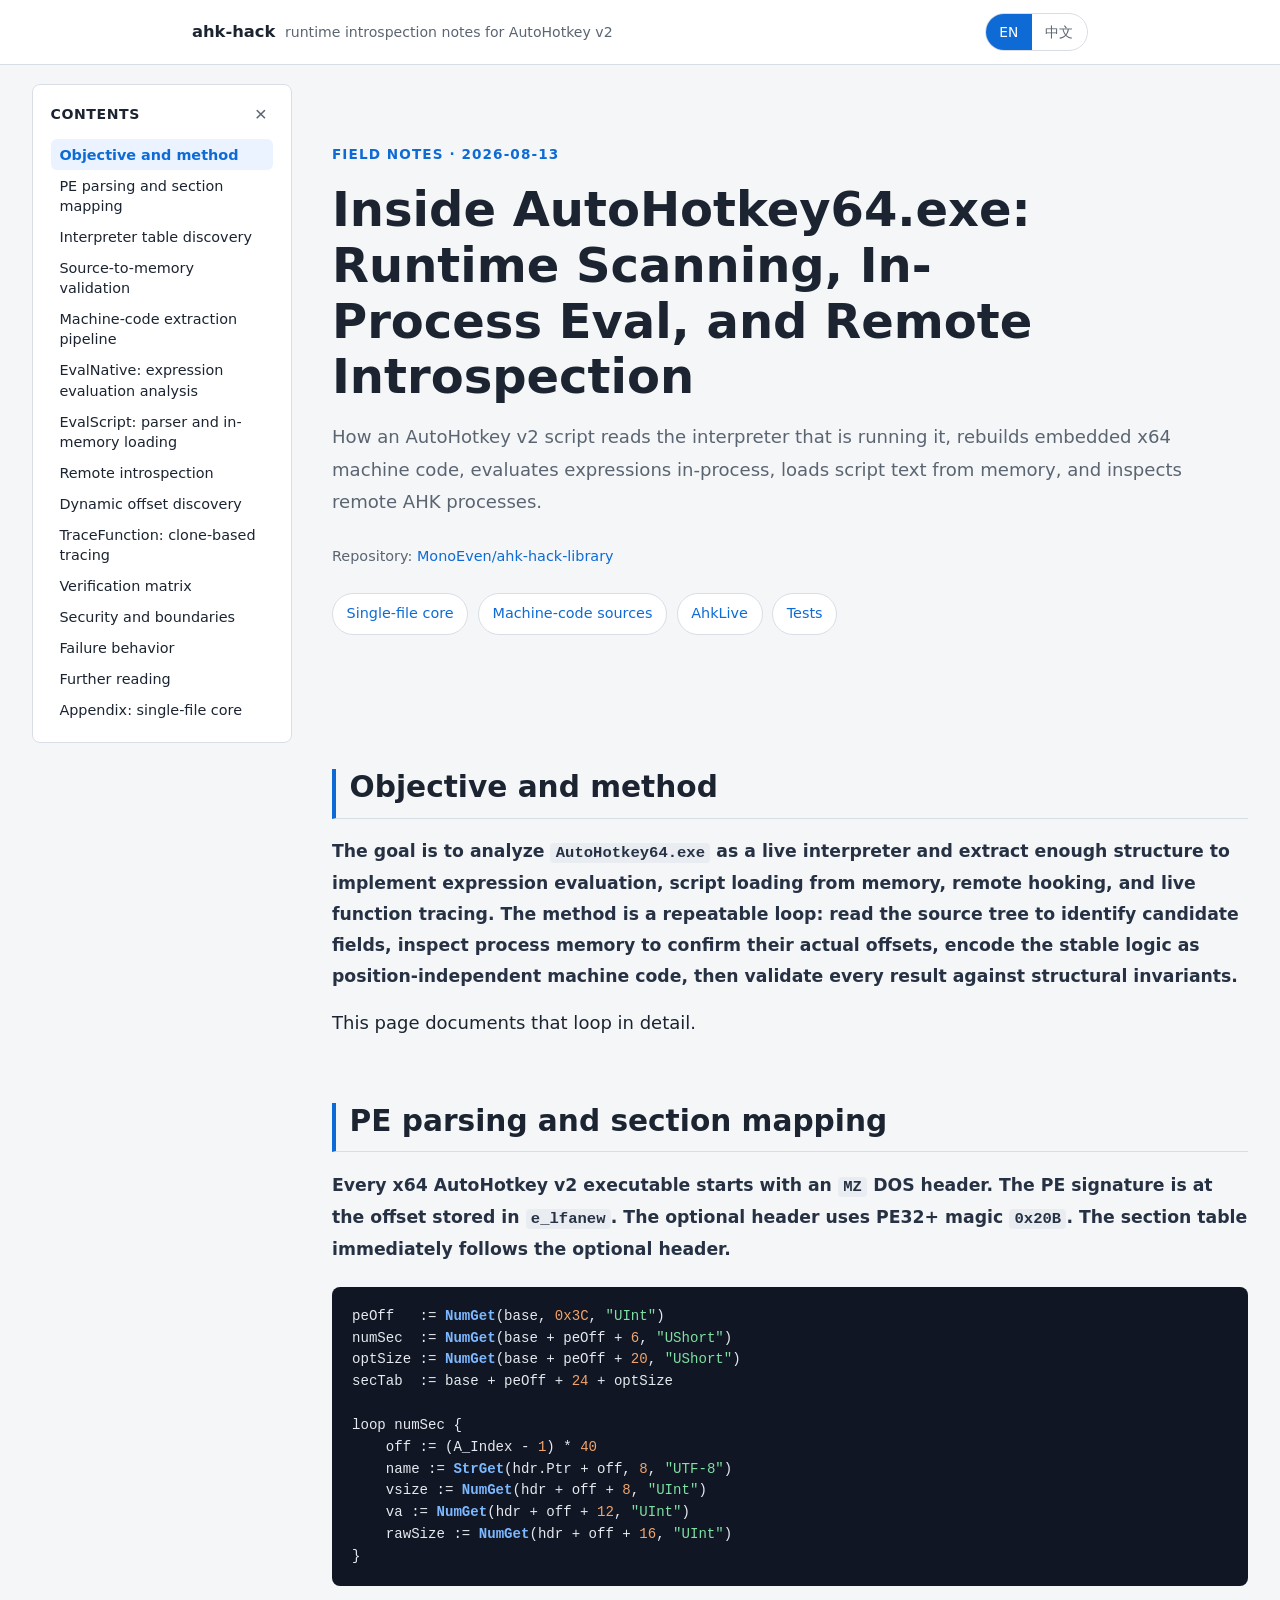
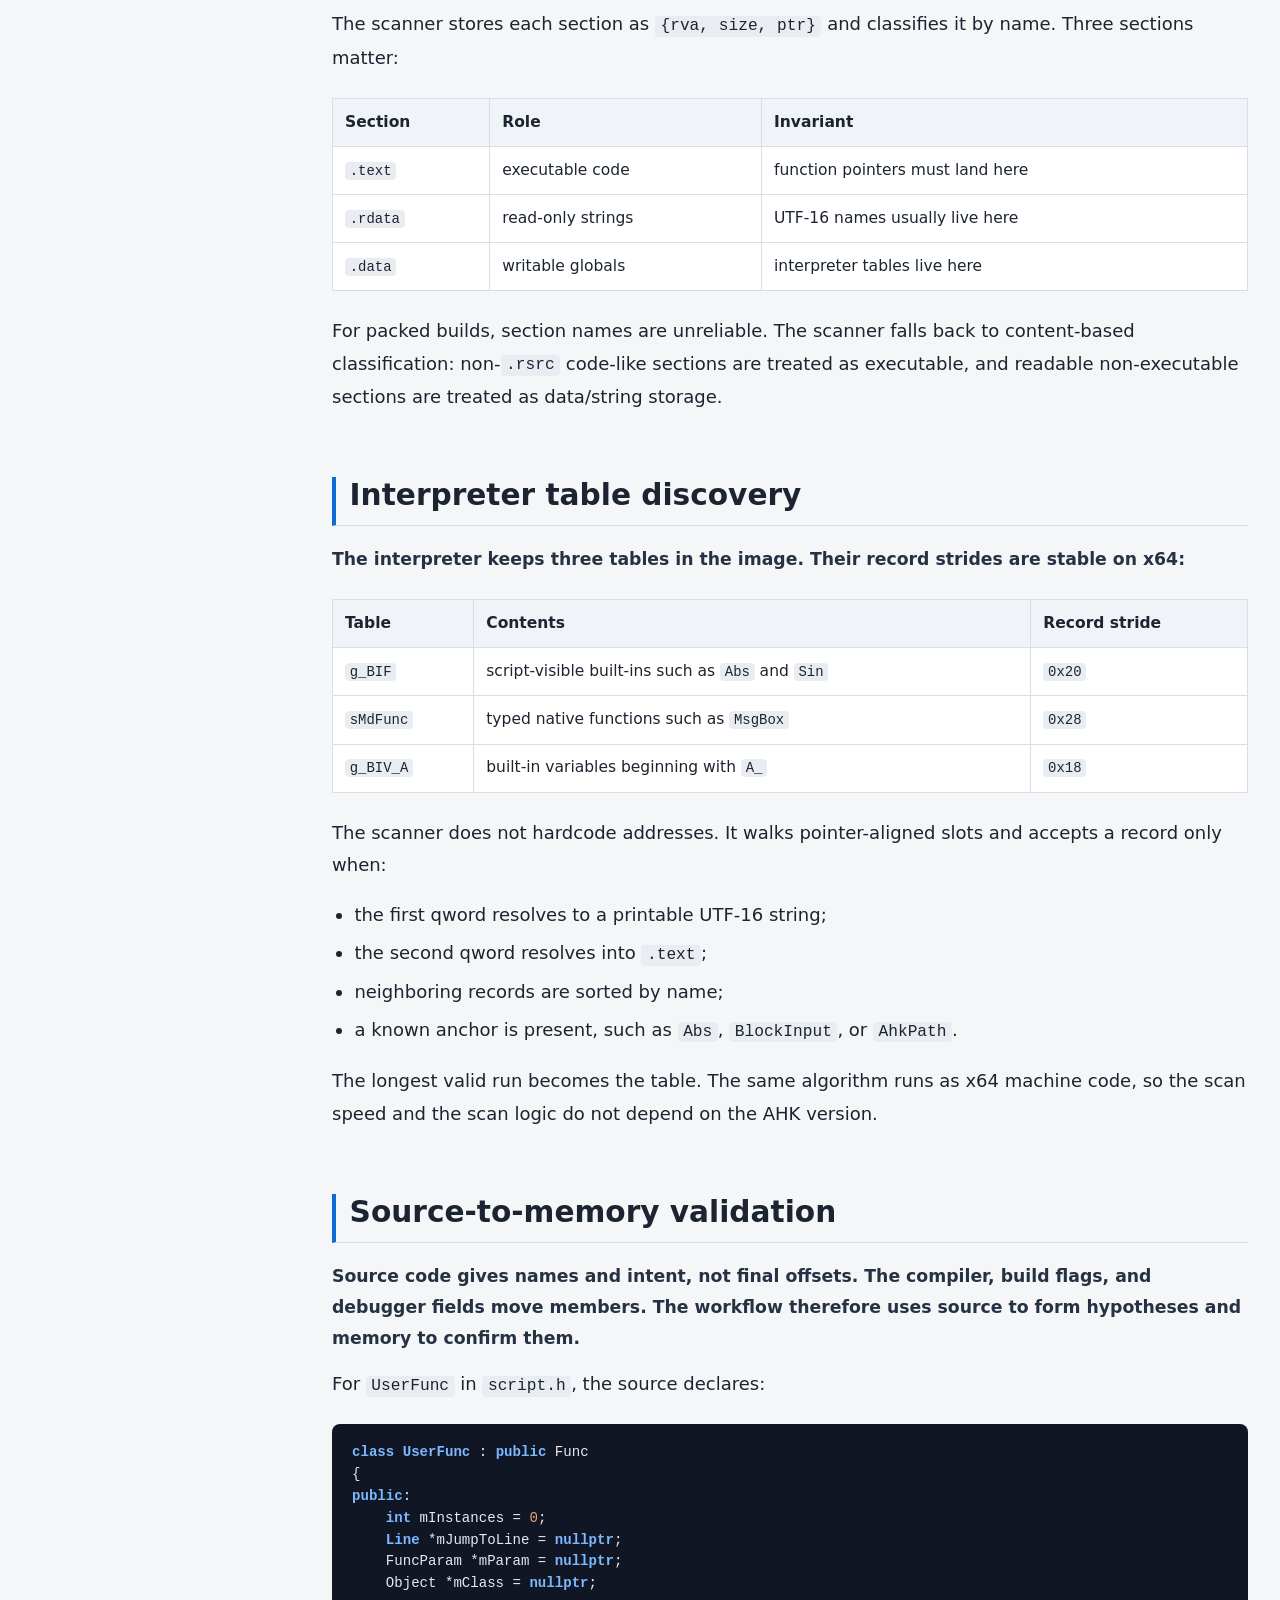
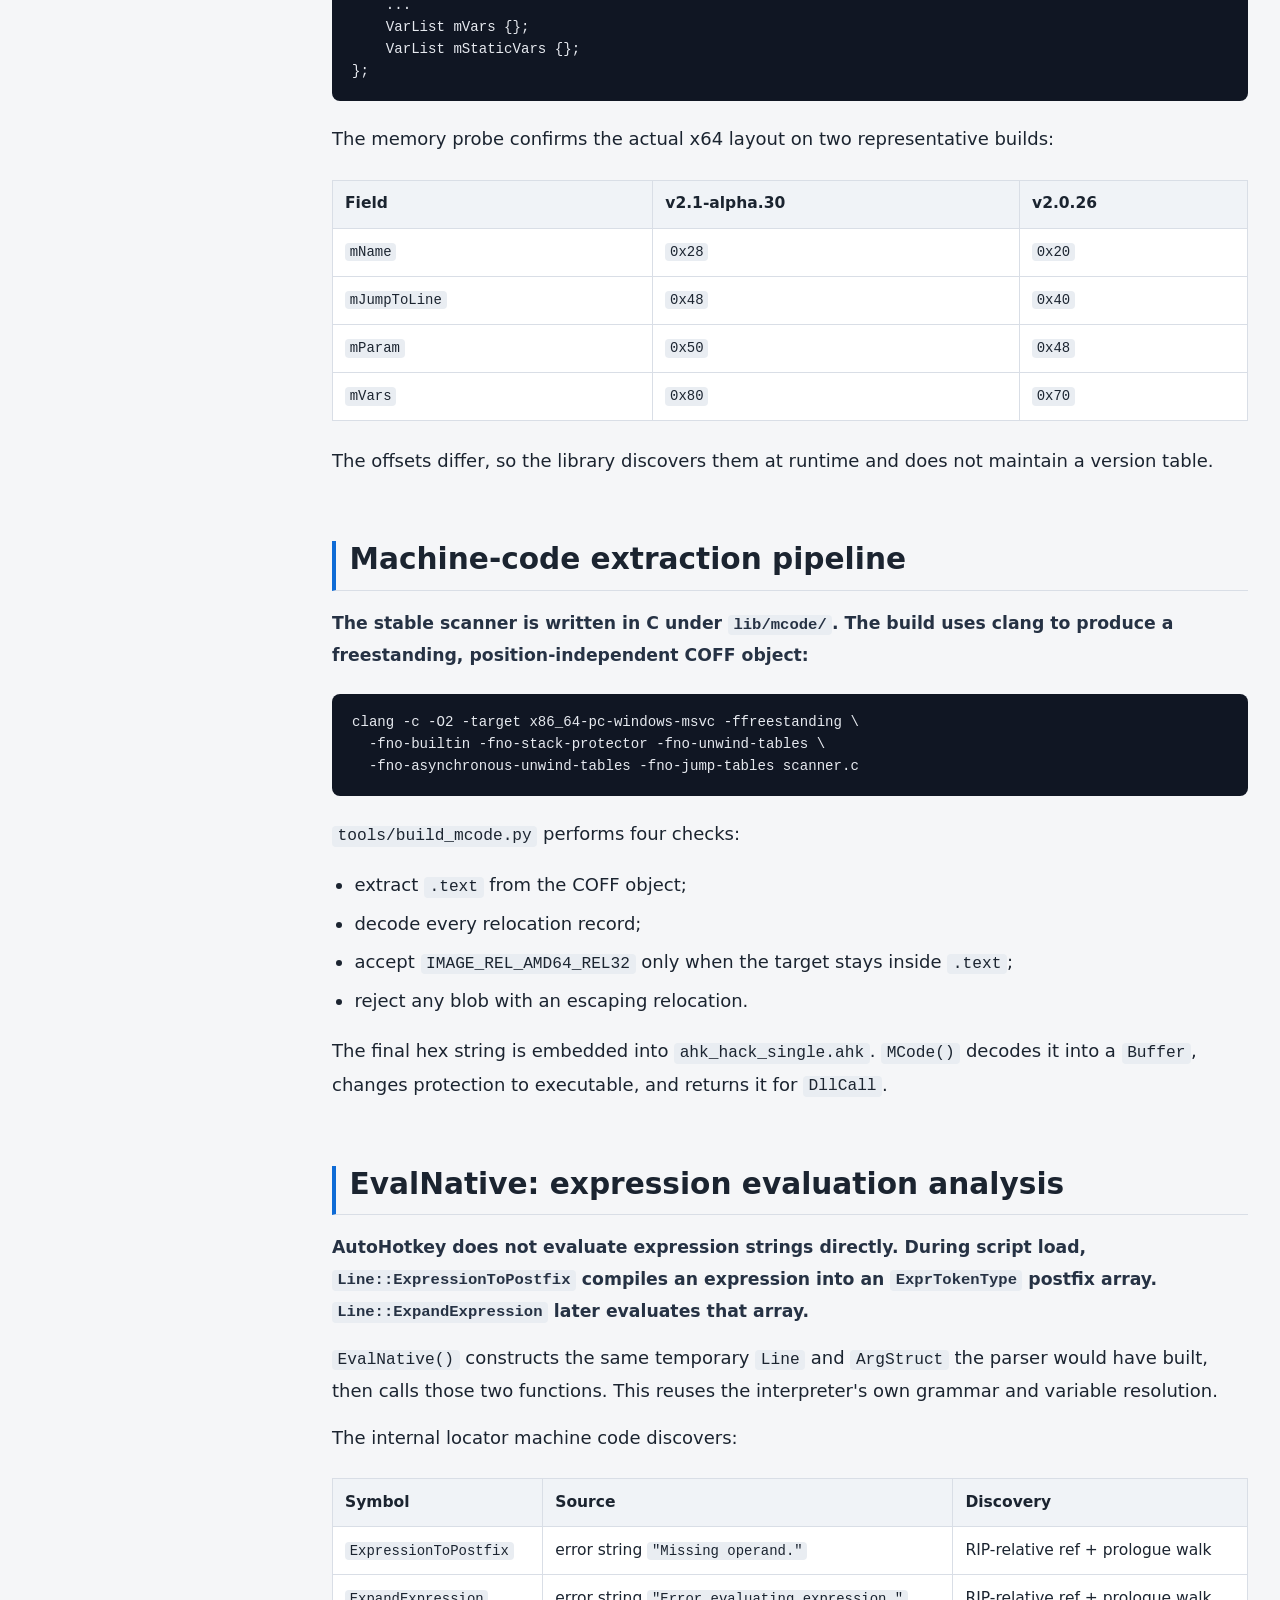
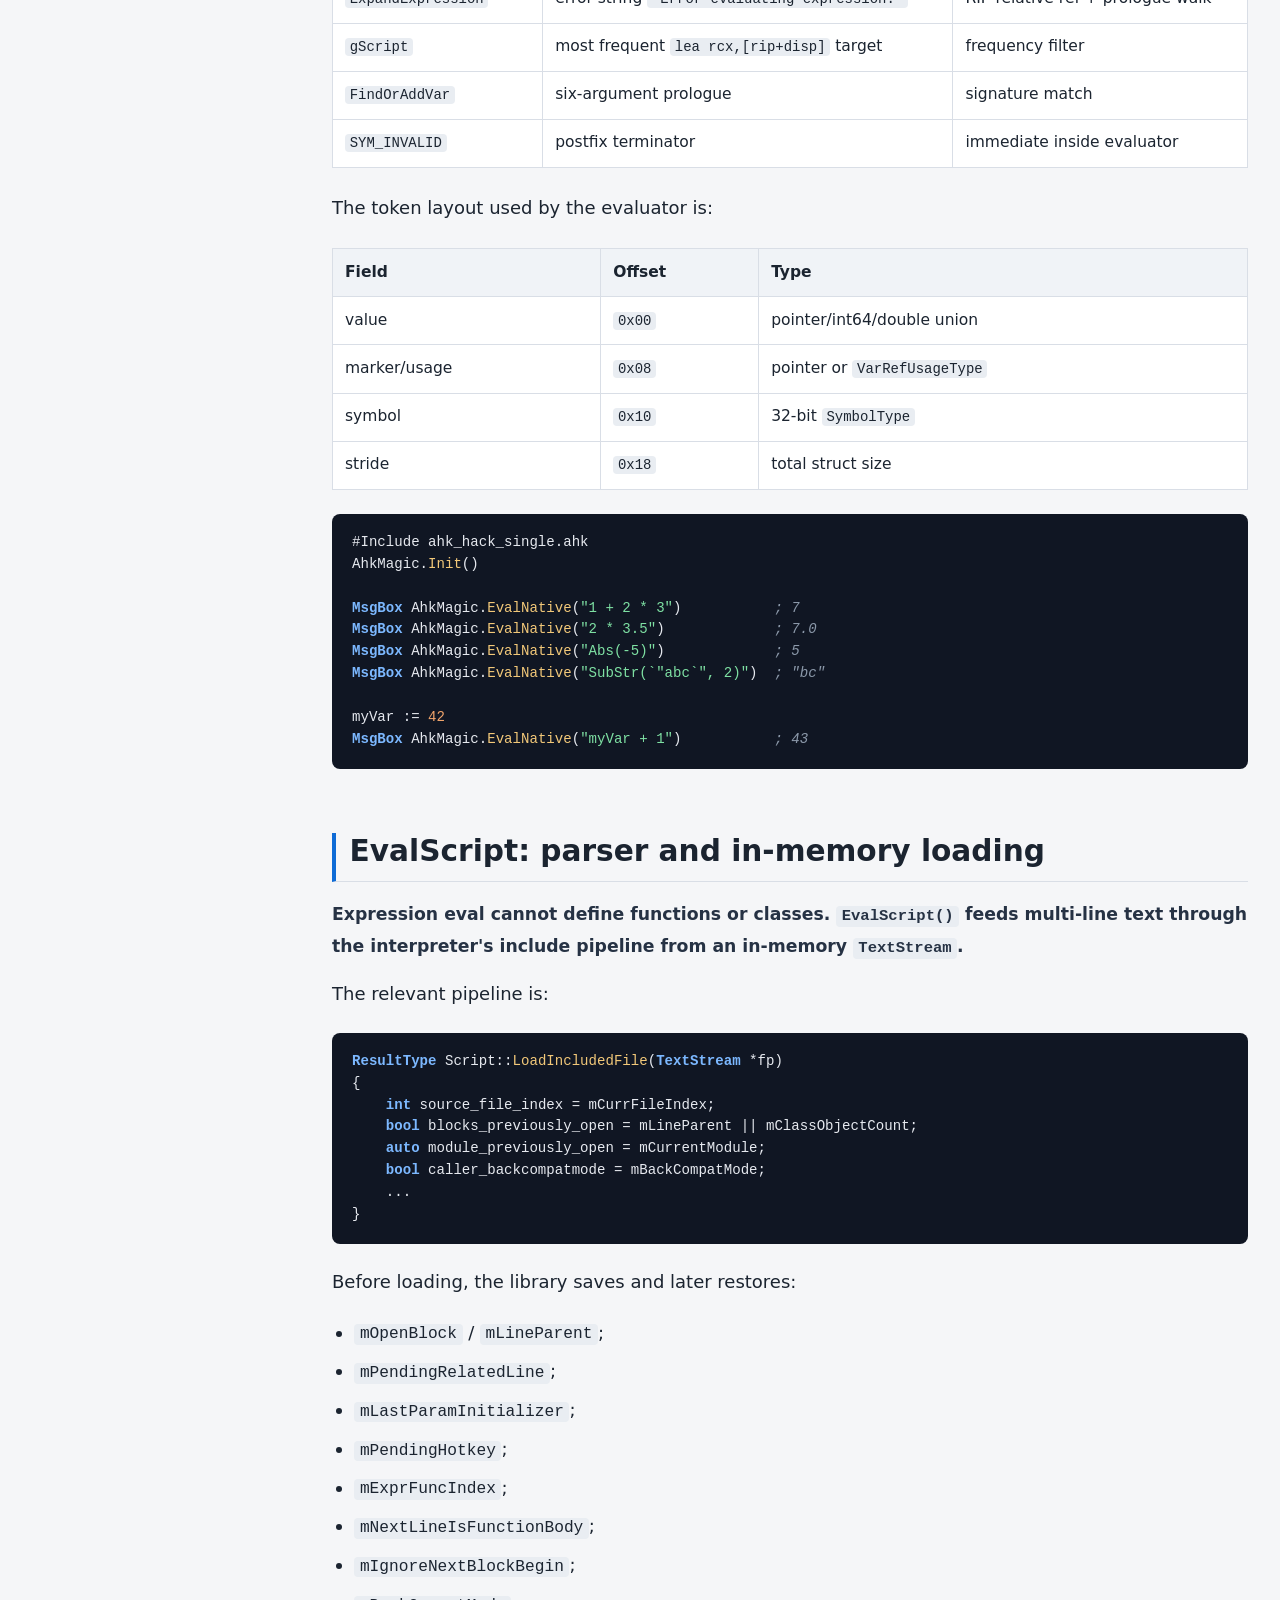
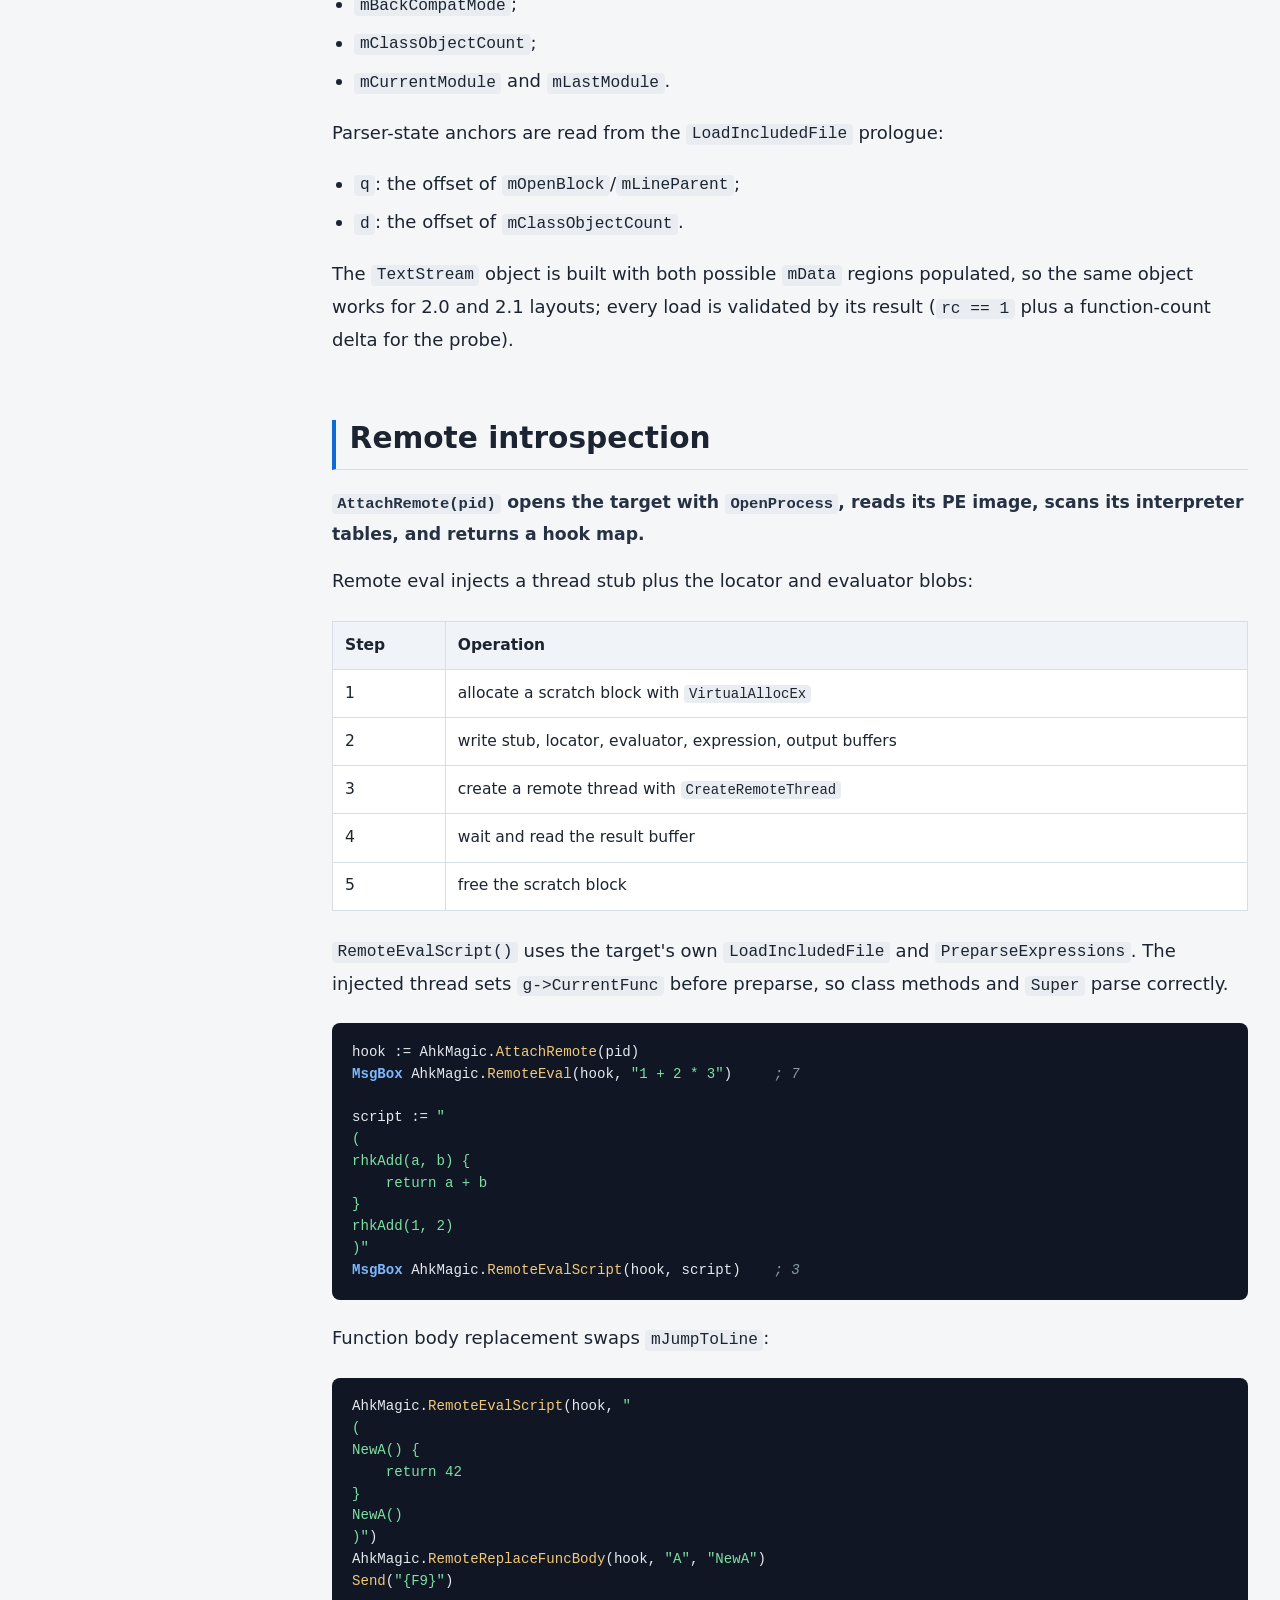
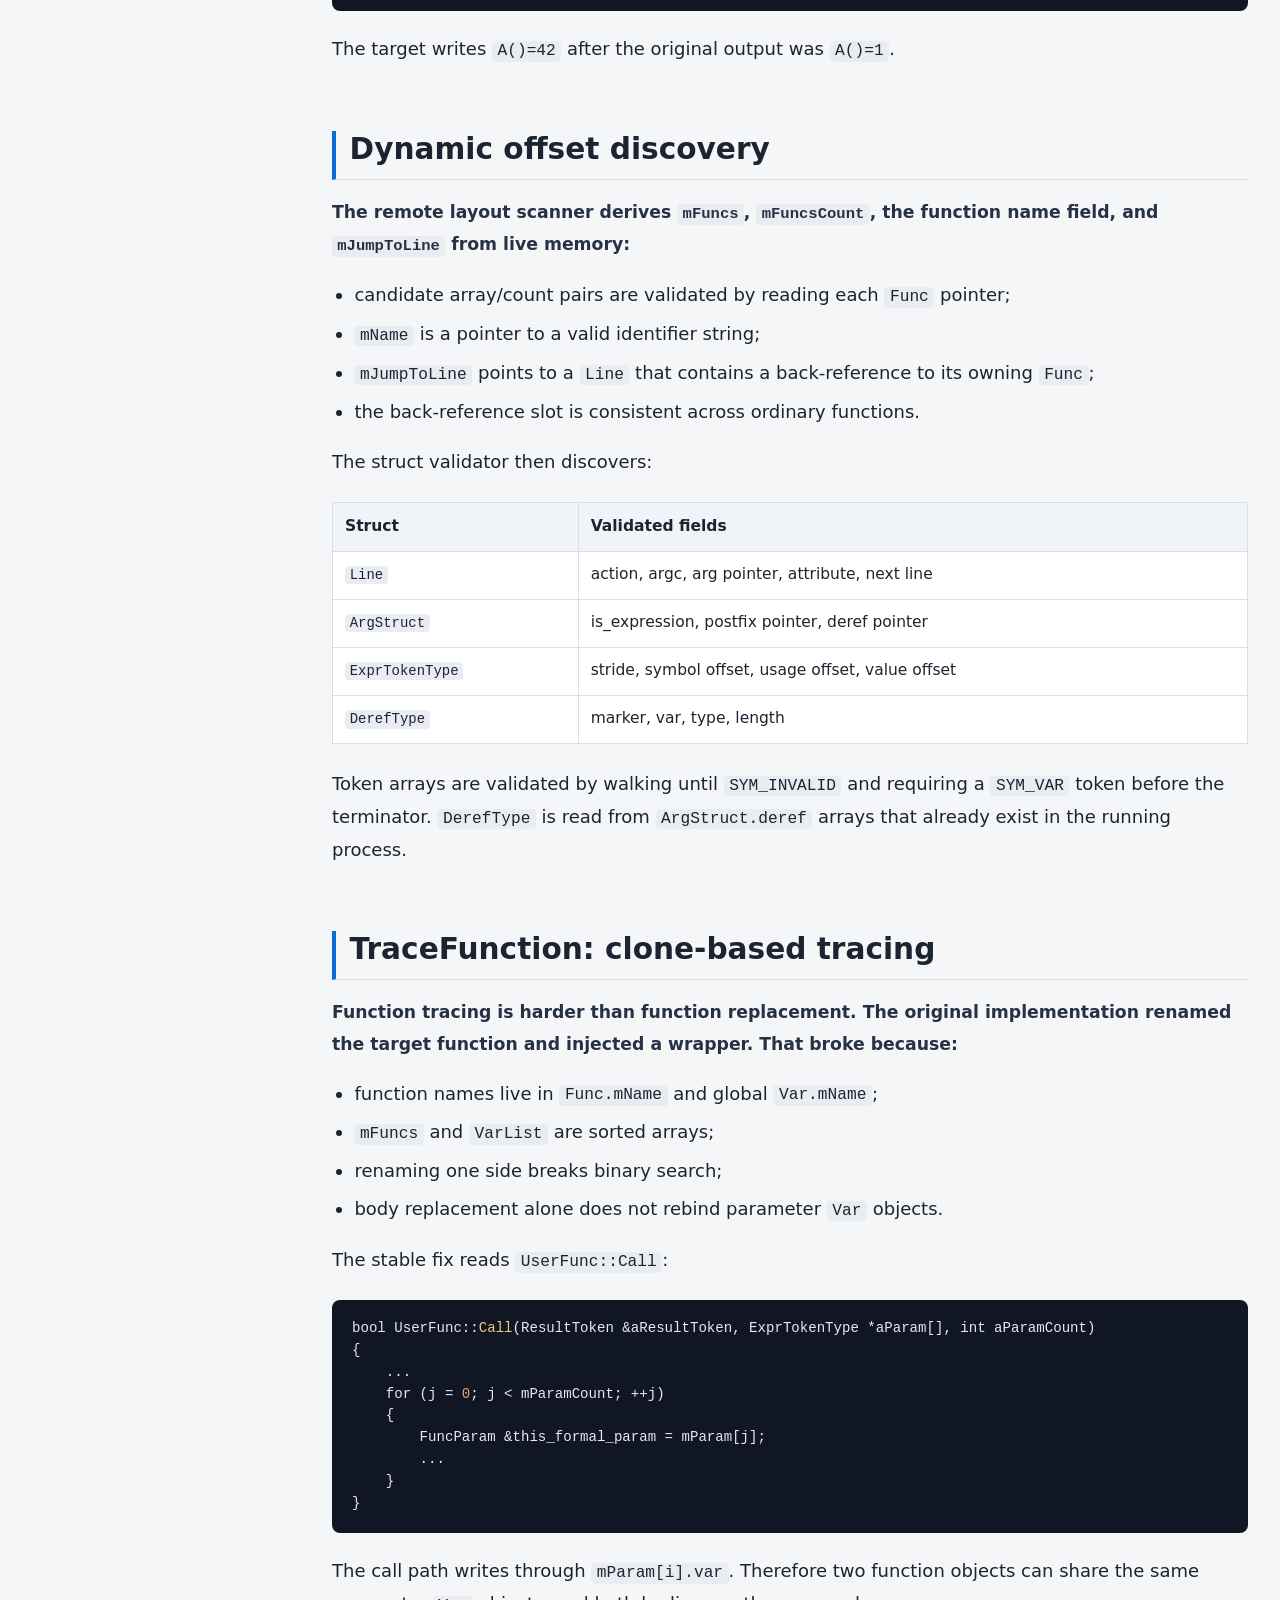
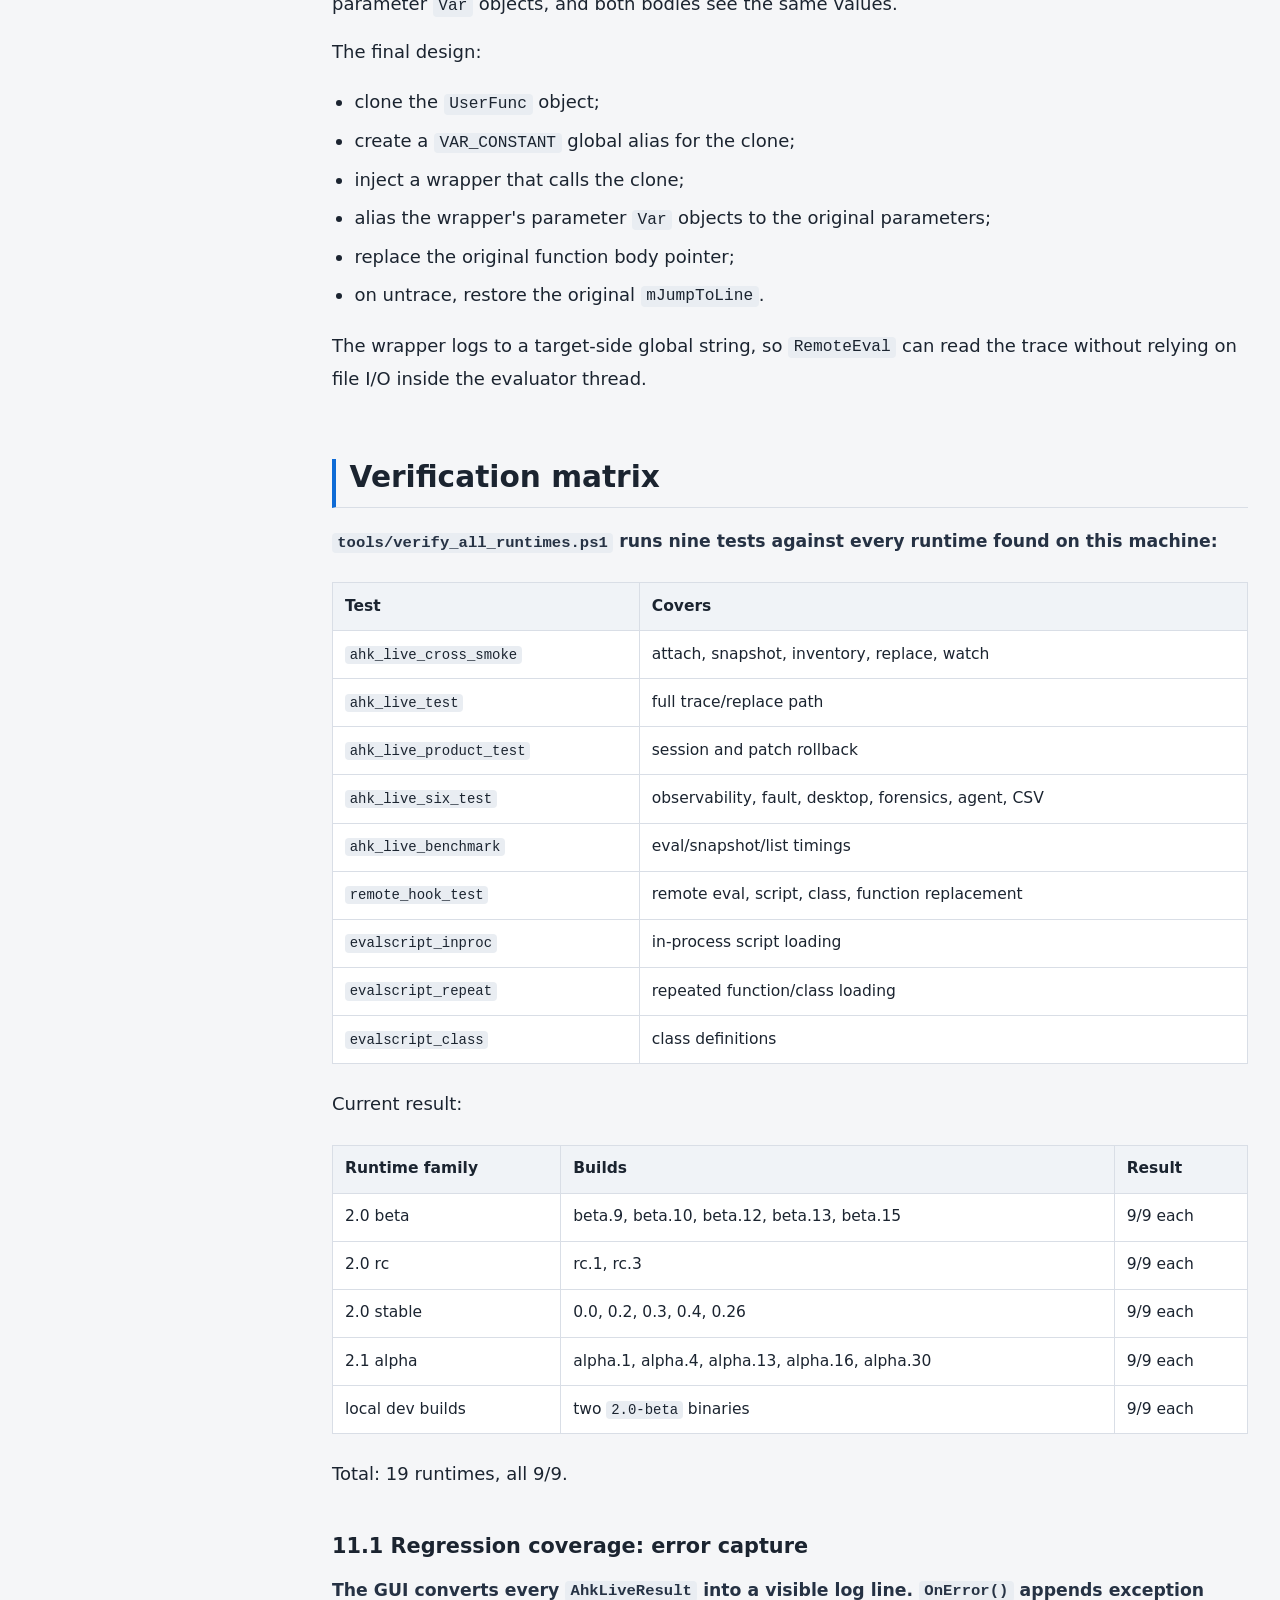
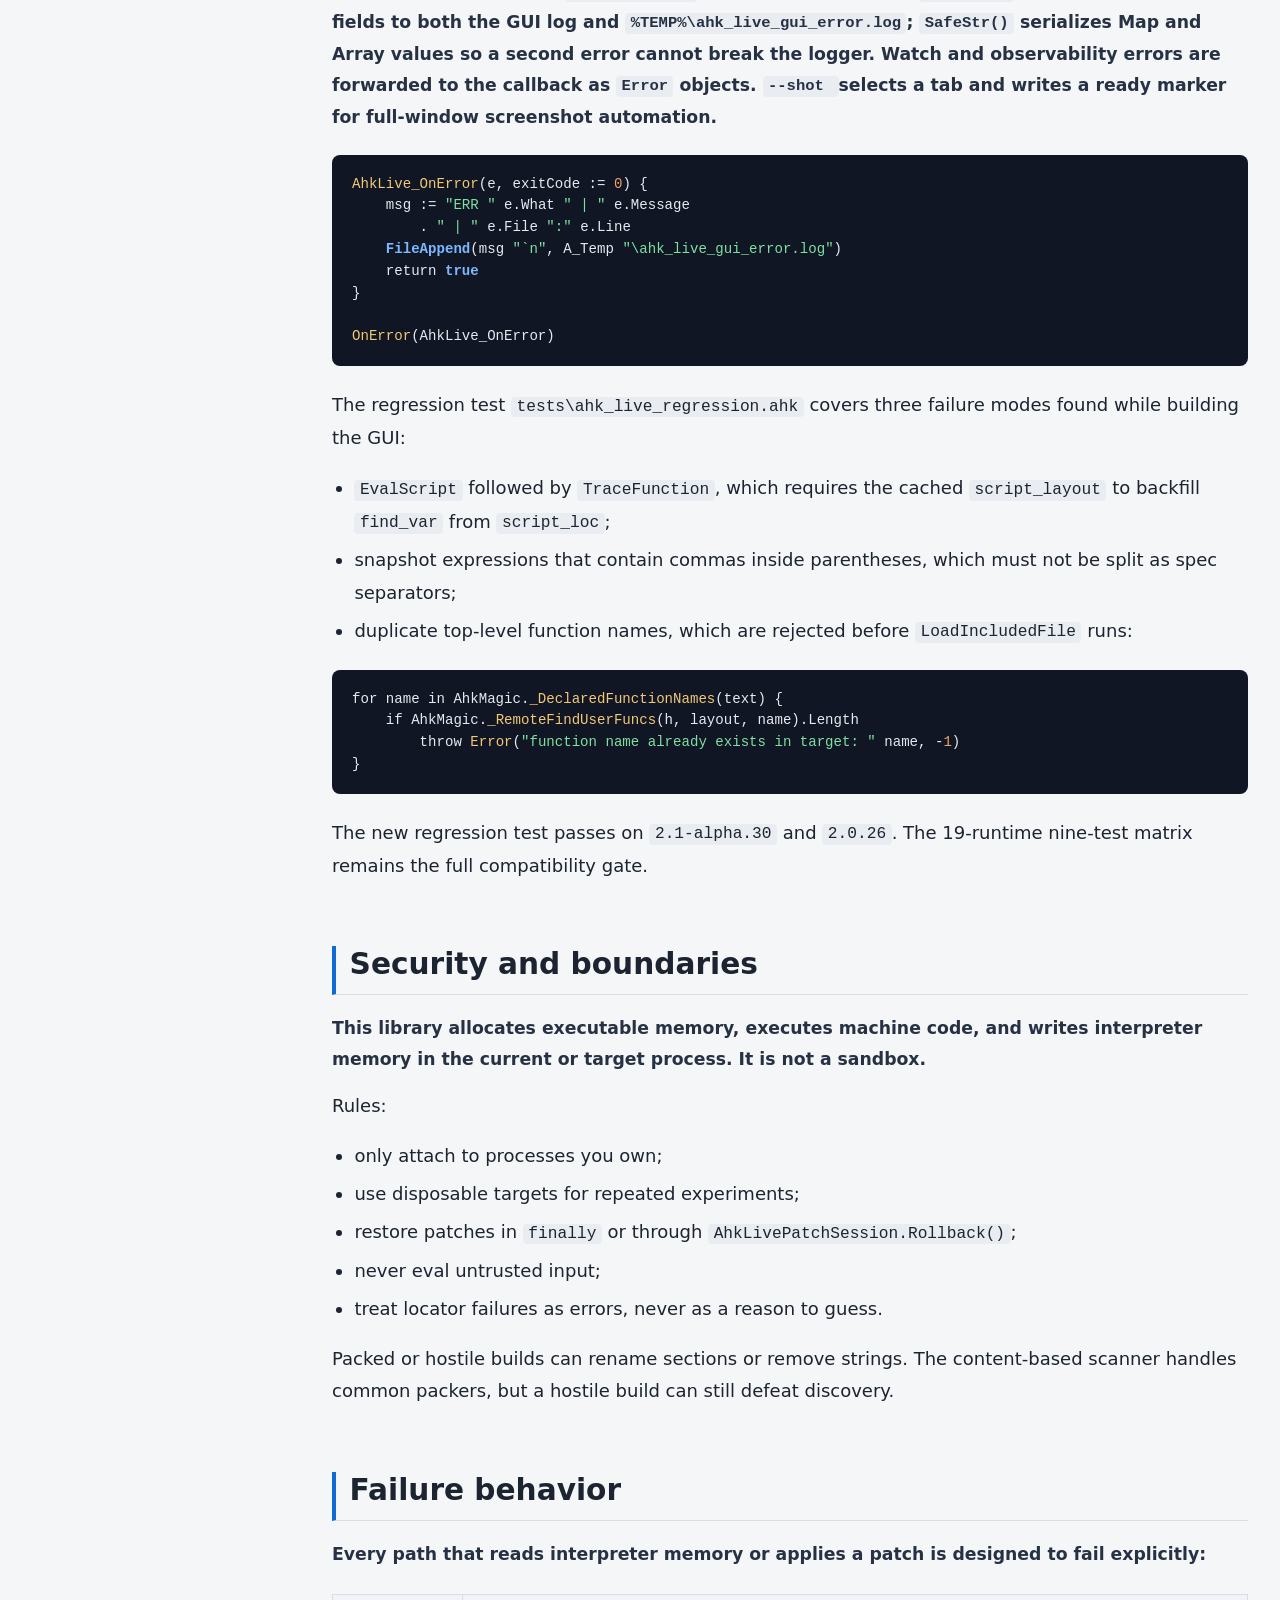
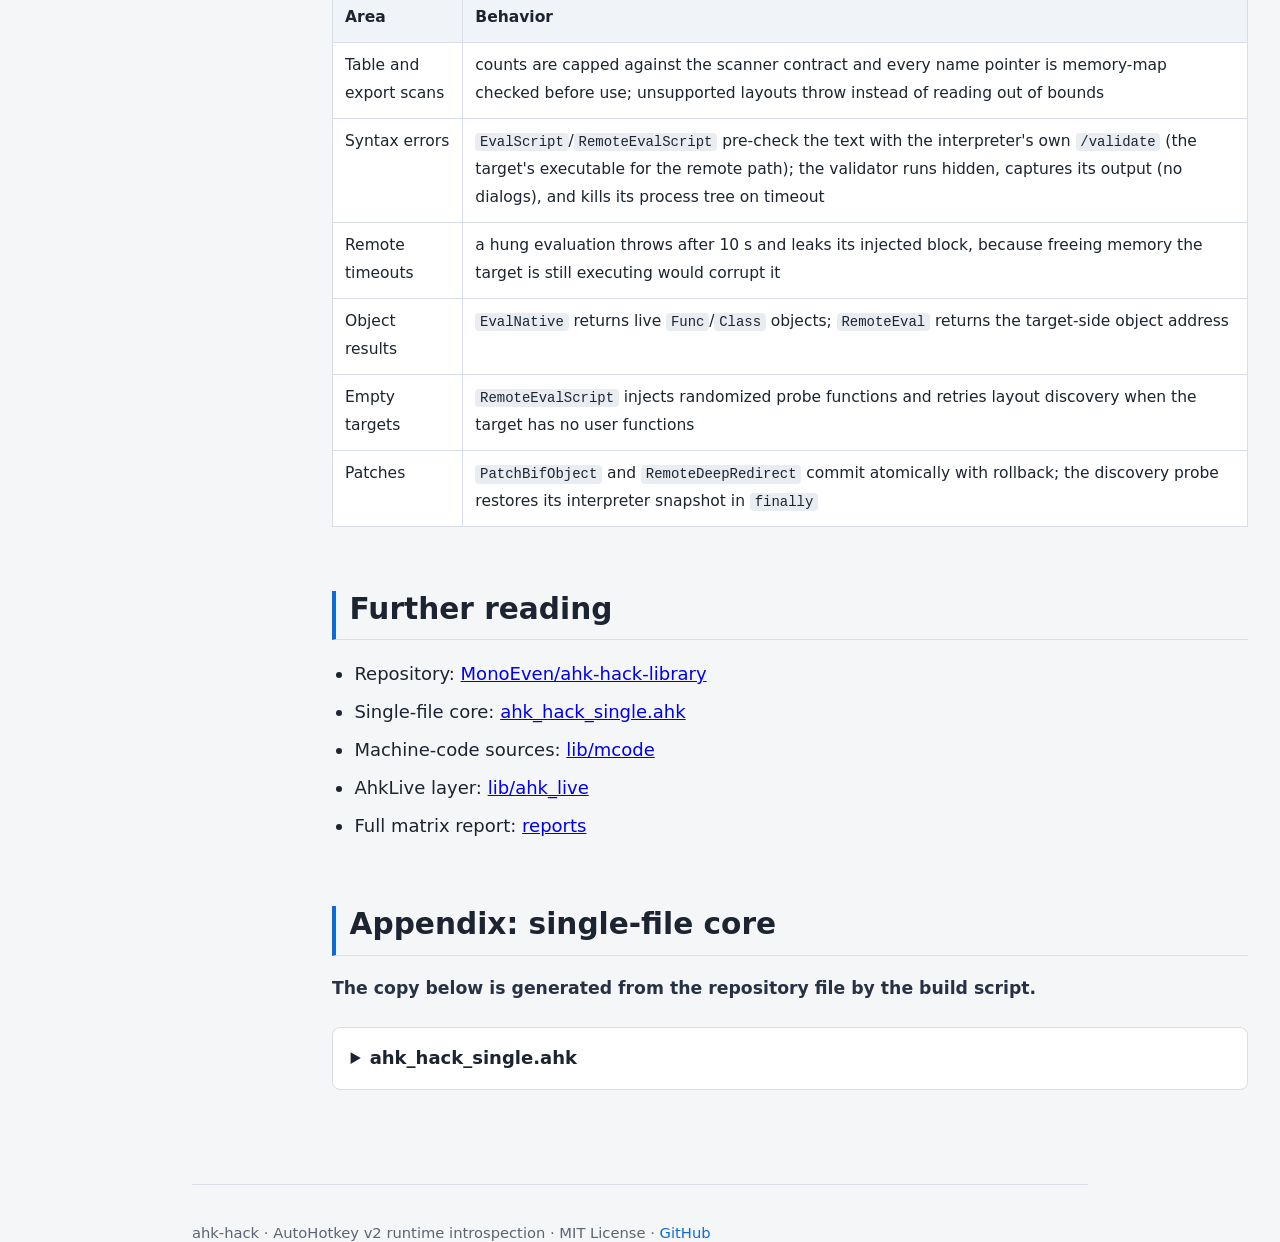
==== commit 4f0a95ba: "Robustness round: full runtime-discovered layouts, clean validation, matrix green - inproc_eval.c: e" ====
--- a/docs/index.html
+++ b/docs/index.html
@@ -5,7 +5,7 @@
   <meta name="viewport" content="width=device-width, initial-scale=1">
   <title>Inside AutoHotkey64.exe - ahk-hack</title>
   <meta name="description" content="How an AutoHotkey v2 script reads the interpreter that is running it, rebuilds embedded x64 machine code, evaluates expressions in-process, loads script text fr">
-  <link rel="stylesheet" href="style.css?v=4">
+  <link rel="stylesheet" href="style.css?v=5">
 </head>
 <body>
   <div class="progress" aria-hidden="true"></div>
@@ -42,7 +42,8 @@
 <li><a href="#sec-10">TraceFunction: clone-based tracing</a></li>
 <li><a href="#sec-11">Verification matrix</a></li>
 <li><a href="#sec-12">Security and boundaries</a></li>
-<li><a href="#sec-13">Further reading</a></li><li><a href="#appendix">Appendix: single-file core</a></li>
+<li><a href="#sec-13">Failure behavior</a></li>
+<li><a href="#sec-14">Further reading</a></li><li><a href="#appendix">Appendix: single-file core</a></li>
         </ol>
       </nav>
     </aside>
@@ -174,7 +175,7 @@
 <li><code>q</code>: the offset of <code>mOpenBlock</code>/<code>mLineParent</code>;</li>
 <li><code>d</code>: the offset of <code>mClassObjectCount</code>.</li>
 </ul>
-<p>The <code>TextStream</code> object is built with both possible <code>mData</code> regions populated, so the same object works for 2.0 and 2.1 layouts.</p>
+<p>The <code>TextStream</code> object is built with both possible <code>mData</code> regions populated, so the same object works for 2.0 and 2.1 layouts; every load is validated by its result (<code>rc == 1</code> plus a function-count delta for the probe).</p>
 </section>
 <section id="sec-8"><h2>Remote introspection</h2>
 <p><code>AttachRemote(pid)</code> opens the target with <code>OpenProcess</code>, reads its PE image, scans its interpreter tables, and returns a hook map.</p>
@@ -286,7 +287,11 @@
 </ul>
 <p>Packed or hostile builds can rename sections or remove strings. The content-based scanner handles common packers, but a hostile build can still defeat discovery.</p>
 </section>
-<section id="sec-13"><h2>Further reading</h2>
+<section id="sec-13"><h2>Failure behavior</h2>
+<p>Every path that reads interpreter memory or applies a patch is designed to fail explicitly:</p>
+<table><thead><tr><th>Area</th><th>Behavior</th></tr></thead><tbody><tr><td>Table and export scans</td><td>counts are capped against the scanner contract and every name pointer is memory-map checked before use; unsupported layouts throw instead of reading out of bounds</td></tr><tr><td>Syntax errors</td><td><code>EvalScript</code>/<code>RemoteEvalScript</code> pre-check the text with the interpreter's own <code>/validate</code> (the target's executable for the remote path); the validator runs hidden, captures its output (no dialogs), and kills its process tree on timeout</td></tr><tr><td>Remote timeouts</td><td>a hung evaluation throws after 10 s and leaks its injected block, because freeing memory the target is still executing would corrupt it</td></tr><tr><td>Object results</td><td><code>EvalNative</code> returns live <code>Func</code>/<code>Class</code> objects; <code>RemoteEval</code> returns the target-side object address</td></tr><tr><td>Empty targets</td><td><code>RemoteEvalScript</code> injects randomized probe functions and retries layout discovery when the target has no user functions</td></tr><tr><td>Patches</td><td><code>PatchBifObject</code> and <code>RemoteDeepRedirect</code> commit atomically with rollback; the discovery probe restores its interpreter snapshot in <code>finally</code></td></tr></tbody></table>
+</section>
+<section id="sec-14"><h2>Further reading</h2>
 <ul>
 <li>Repository: <a href="https://github.com/MonoEven/ahk-hack-library">MonoEven/ahk-hack-library</a></li>
 <li>Single-file core: <a href="https://raw.githubusercontent.com/MonoEven/ahk-hack-library/master/ahk_hack_single.ahk">ahk_hack_single.ahk</a></li>
@@ -308,9 +313,9 @@
 ; tools/build_mcode.py; it locates g_BIF, sMdFunc and g_BIV_A inside the
 ; running interpreter and copies entry metadata into a caller buffer.
 MC_REMOTE_CALL_STUB_X64 := &quot;564883ec304889ce0f1041284c8b49204c8b4118488b4908488b56100f11442420ff1689463831c04883c4305ec3&quot;
-MC_REMOTE_EVAL_STUB_X64 := &quot;[base64]&quot;
-MC_PE_EXPORT_SCANNER_X64 := &quot;[base64]&quot;
-MC_BIF_SCANNER_X64 := &quot;[base64]&quot;
+MC_REMOTE_EVAL_STUB_X64 := &quot;[base64]&quot;
+MC_PE_EXPORT_SCANNER_X64 := &quot;[base64]&quot;
+MC_BIF_SCANNER_X64 := &quot;[base64]&quot;
 
 
 ; Decode a raw hex machine-code blob and return an executable Buffer.
@@ -343,6 +348,7 @@
     static evalMJumpLineOff := 0
     static evalCurrOff := 0
     static evalStructOffsets := 0
+    static evalLayoutArr := 0
     static evalParserLocated := false
     static evalParser := Map()
     static evalPreparse := 0
@@ -378,6 +384,23 @@
             return
         if A_PtrSize != 8
             throw Error(&quot;this mcode blob is x64 only&quot;, -1)
+        try {
+            AhkMagic._InitTables()
+        } catch as e {
+            ; A half-initialized state would make later calls fail with
+            ; misleading errors; reset so Init can be retried cleanly.
+            AhkMagic.scanner := 0
+            AhkMagic.bif.Clear()
+            AhkMagic.mdfunc.Clear()
+            AhkMagic.biv.Clear()
+            throw e
+        }
+    }
+
+    ; Parse the scanner output into bif/mdfunc/biv maps.  The scanner copies
+    ; at most 512/512/256 entries into the 64 KiB output buffer; larger
+    ; tables are an explicit unsupported-layout error, never a silent read.
+    static _InitTables() {
         AhkMagic.scanner := MCode(MC_BIF_SCANNER_X64)
         AhkMagic.moduleBase := DllCall(&quot;GetModuleHandle&quot;, &quot;Str&quot;, A_AhkPath, &quot;Ptr&quot;)
         if !AhkMagic.moduleBase
@@ -398,6 +421,21 @@
         AhkMagic.bivCount := NumGet(out, 56, &quot;Int64&quot;)
         AhkMagic.bivStride := NumGet(out, 64, &quot;Int64&quot;)
 
+        ; The copy loops below run on raw pointer arithmetic without any
+        ; buffer object, so validate every count and stride BEFORE looping.
+        if AhkMagic.bifCount &lt; 1 or AhkMagic.bifCount &gt; 512
+            throw Error(&quot;g_BIF table count out of scanner contract: &quot;
+                . AhkMagic.bifCount, -1)
+        if AhkMagic.mdfuncCount &lt; 1 or AhkMagic.mdfuncCount &gt; 512
+            throw Error(&quot;sMdFunc table count out of scanner contract: &quot;
+                . AhkMagic.mdfuncCount, -1)
+        if AhkMagic.bivCount &lt; 1 or AhkMagic.bivCount &gt; 256
+            throw Error(&quot;g_BIV_A table count out of scanner contract: &quot;
+                . AhkMagic.bivCount, -1)
+        if AhkMagic.bifStride != 0x20 or AhkMagic.mdfuncStride != 0x28
+            or AhkMagic.bivStride != 0x18
+            throw Error(&quot;unexpected interpreter table strides&quot;, -1)
+
         bifBase := 80
         bifStride := 32
         loop AhkMagic.bifCount {
@@ -407,7 +445,9 @@
             min := NumGet(p, 16, &quot;UInt&quot;)
             max := NumGet(p, 20, &quot;UInt&quot;)
             fid := NumGet(p, 24, &quot;UInt&quot;)
-            name := StrGet(namePtr, &quot;UTF-16&quot;)
+            if !AhkMagic._Readable(namePtr, 8)
+                throw Error(&quot;g_BIF entry &quot; A_Index &quot; has an invalid name pointer&quot;, -1)
+            name := StrGet(namePtr, 256, &quot;UTF-16&quot;)
             AhkMagic.bif[name] := Map(
                 &quot;index&quot;, A_Index - 1,
                 &quot;rva&quot;, fnPtr - AhkMagic.moduleBase,
@@ -424,7 +464,9 @@
             namePtr := NumGet(p, 0, &quot;Ptr&quot;)
             fnPtr := NumGet(p, 8, &quot;Ptr&quot;)
             retType := NumGet(p, 16, &quot;UChar&quot;)
-            name := StrGet(namePtr, &quot;UTF-16&quot;)
+            if !AhkMagic._Readable(namePtr, 8)
+                throw Error(&quot;sMdFunc entry &quot; A_Index &quot; has an invalid name pointer&quot;, -1)
+            name := StrGet(namePtr, 256, &quot;UTF-16&quot;)
             AhkMagic.mdfunc[name] := Map(
                 &quot;index&quot;, A_Index - 1,
                 &quot;rva&quot;, fnPtr - AhkMagic.moduleBase,
@@ -439,13 +481,38 @@
             namePtr := NumGet(p, 0, &quot;Ptr&quot;)
             getter := NumGet(p, 8, &quot;Ptr&quot;)
             setter := NumGet(p, 16, &quot;Ptr&quot;)
-            name := StrGet(namePtr, &quot;UTF-16&quot;)
+            if !AhkMagic._Readable(namePtr, 8)
+                throw Error(&quot;g_BIV_A entry &quot; A_Index &quot; has an invalid name pointer&quot;, -1)
+            name := StrGet(namePtr, 256, &quot;UTF-16&quot;)
             AhkMagic.biv[name] := Map(
                 &quot;index&quot;, A_Index - 1,
                 &quot;getter_rva&quot;, getter ? getter - AhkMagic.moduleBase : 0,
                 &quot;setter_rva&quot;, setter ? setter - AhkMagic.moduleBase : 0
             )
         }
+    }
+
+    ; True when [ptr, ptr+size) falls inside committed readable memory.
+    ; Used before dereferencing pointers that come from scanned tables.
+    static _Readable(ptr, size) {
+        if !ptr or ptr &gt;= 0x7FFFFFFFFFFF
+            return false
+        mbi := Buffer(48)
+        if !DllCall(&quot;VirtualQuery&quot;, &quot;Ptr&quot;, ptr, &quot;Ptr&quot;, mbi.Ptr, &quot;UPtr&quot;, 48)
+            return false
+        state := NumGet(mbi, 32, &quot;UInt&quot;)
+        protect := NumGet(mbi, 36, &quot;UInt&quot;)
+        if state != 0x1000 ; MEM_COMMIT
+            return false
+        if protect &amp; 0x100 ; PAGE_GUARD
+            return false
+        readable := (protect &amp; 0x02) or (protect &amp; 0x04) or (protect &amp; 0x08)
+            or (protect &amp; 0x20) or (protect &amp; 0x40) or (protect &amp; 0x80)
+        if !readable
+            return false
+        regionBase := NumGet(mbi, 0, &quot;Ptr&quot;)
+        regionSize := NumGet(mbi, 24, &quot;Ptr&quot;)
+        return ptr &gt;= regionBase and ptr + size &lt;= regionBase + regionSize
     }
 
     static BifRva(name) {
@@ -507,13 +574,20 @@
         off := AhkMagic._FindBifPtrOffset(rawPtr, oldAddr)
         if off &lt; 0
             throw Error(&quot;could not locate mBIF in function object for &quot; fnName)
-        NumPut(&quot;Ptr&quot;, newAddr, rawPtr, off)
-        ; Keep future table lookups consistent with the deep patch.
-        AhkMagic.PatchBif(fnName, newName)
+        ; Patch the table first, then the object.  If the object write ever
+        ; fails the table patch is rolled back, so callers never observe a
+        ; half-patched state.
+        old := AhkMagic.PatchBif(fnName, newName)
+        try
+            NumPut(&quot;Ptr&quot;, newAddr, rawPtr, off)
+        catch as e {
+            AhkMagic.RestoreBif(fnName, old)
+            throw e
+        }
         return Map(
             &quot;fnName&quot;, fnName,
             &quot;newName&quot;, newName,
-            &quot;oldPtr&quot;, oldAddr,
+            &quot;oldPtr&quot;, old,
             &quot;offset&quot;, off
         )
     }
@@ -547,6 +621,8 @@
 
     ; General PE export-table scanner (works for any loaded DLL/EXE module).
     static ScanExports(moduleBase) {
+        if !(moduleBase is Integer) or !moduleBase
+            throw TypeError(&quot;moduleBase must be a nonzero module address&quot;, -1)
         if !AhkMagic.exportScanner
             AhkMagic.exportScanner := MCode(MC_PE_EXPORT_SCANNER_X64)
         out := Buffer(100 * 1024)
@@ -559,13 +635,18 @@
         if rc != 0
             throw Error(&quot;AhkScanExports failed with rc=&quot; rc)
         count := NumGet(out, 8, &quot;Int64&quot;)
+        ; The scanner writes at most 4096 entries into the 100 KiB buffer.
+        if count &lt; 0 or count &gt; 4096
+            throw Error(&quot;export count out of scanner contract: &quot; count, -1)
         result := Map()
         loop count {
             p := out.Ptr + 24 + (A_Index - 1) * 24
             namePtr := NumGet(p, 0, &quot;Ptr&quot;)
             fnRva := NumGet(p, 8, &quot;Int64&quot;)
             ordinal := NumGet(p, 16, &quot;UInt&quot;)
-            result[StrGet(namePtr, &quot;UTF-8&quot;)] := Map(
+            if !AhkMagic._Readable(namePtr, 8)
+                throw Error(&quot;export entry &quot; A_Index &quot; has an invalid name pointer&quot;, -1)
+            result[StrGet(namePtr, 1024, &quot;UTF-8&quot;)] := Map(
                 &quot;rva&quot;, fnRva,
                 &quot;ordinal&quot;, ordinal
             )
@@ -1077,6 +1158,149 @@
         if !AhkMagic.evalStructOffsets
             AhkMagic._DiscoverEvalLayout()
         return AhkMagic.evalStructOffsets
+    }
+
+    ; Assemble the 21-slot layout array consumed by the eval machine-code
+    ; blob.  Every slot comes from runtime discovery; slots with no
+    ; discovered equivalent are derived from a discovered anchor and
+    ; validated by _ArgShapeInProc/_RemoteArgShape.
+    static _BuildEvalLayout(structOffsets, shape) {
+        layout := Buffer(21 * 8, 0)
+        put := (slot, val) =&gt; NumPut(&quot;UInt64&quot;, val, layout, slot * 8)
+        put(0, structOffsets[&quot;line_action&quot;])
+        put(1, structOffsets[&quot;line_argc&quot;])
+        put(2, 0)  ; line number: never written, purely cosmetic in errors
+        put(3, structOffsets[&quot;line_arg&quot;])
+        put(4, shape[&quot;type&quot;])
+        put(5, structOffsets[&quot;arg_expression&quot;])
+        put(6, shape[&quot;len&quot;])
+        put(7, shape[&quot;text&quot;])
+        put(8, shape[&quot;deref&quot;])
+        put(9, structOffsets[&quot;arg_postfix&quot;])
+        put(10, shape[&quot;max_stack&quot;])
+        put(11, shape[&quot;max_alloc&quot;])
+        put(12, structOffsets[&quot;token_value&quot;])
+        put(13, structOffsets[&quot;token_symbol&quot;])
+        put(14, structOffsets[&quot;token_stride&quot;])
+        put(15, structOffsets[&quot;token_usage&quot;])
+        put(16, structOffsets[&quot;deref_marker&quot;])
+        put(17, structOffsets[&quot;deref_var&quot;])
+        put(18, structOffsets[&quot;deref_type&quot;])
+        put(19, structOffsets[&quot;deref_len&quot;])
+        put(20, Max(24, structOffsets[&quot;deref_len&quot;] + 4
+            , structOffsets[&quot;deref_marker&quot;] + 8
+            , structOffsets[&quot;deref_var&quot;] + 8))
+        return layout
+    }
+
+    ; Fallback layout for remote evaluation when the target layout has not
+    ; been discovered yet.  The blob validates the assumed token layout
+    ; before its first write and reports status 9 on a mismatch, so these
+    ; defaults can never corrupt a target with a different layout.
+    static _DefaultEvalLayout() {
+        layout := Buffer(21 * 8, 0)
+        vals := [0, 1, 0, 8, 0, 1, 4, 8, 16, 24, 32, 36
+            , 0, 16, 24, 8, 0, 8, 16, 20, 24]
+        loop 21
+            NumPut(&quot;UInt64&quot;, vals[A_Index], layout, (A_Index - 1) * 8)
+        return layout
+    }
+
+    ; Derive the ArgStruct fields from the discovered arg_postfix anchor and
+    ; validate them against the live arg.  text=postfix-16, len=postfix-12,
+    ; deref=postfix-8, type=isExpr-1, max_stack/max_alloc=postfix+8/+12.
+    ; Every derived field must be self-consistent on the live arg or
+    ; discovery fails loudly.
+    static _ArgShapeInProc(argPtr, postfixOff, isexprOff) {
+        typeOff := isexprOff - 1
+        if typeOff &lt; 0 or NumGet(argPtr, typeOff, &quot;UChar&quot;) != 0
+            throw Error(&quot;arg type field validation failed&quot;, -1)
+        textOff := postfixOff - 16
+        lenOff := postfixOff - 20
+        derefOff := postfixOff - 8
+        if textOff &lt; 0 or lenOff &lt; 0 or derefOff &lt; 0
+            throw Error(&quot;arg field derivation out of range&quot;, -1)
+        textPtr := NumGet(argPtr, textOff, &quot;Ptr&quot;)
+        if !AhkMagic._Readable(textPtr, 8)
+            throw Error(&quot;arg text pointer unreadable&quot;, -1)
+        alen := NumGet(argPtr, lenOff, &quot;UInt&quot;)
+        if alen = 0 or alen &gt; 4096
+            throw Error(&quot;arg length field implausible: &quot; alen, -1)
+        if StrLen(StrGet(textPtr, alen, &quot;UTF-16&quot;)) != alen
+            throw Error(&quot;arg text/length mismatch&quot;, -1)
+        dref := NumGet(argPtr, derefOff, &quot;Ptr&quot;)
+        if dref and !AhkMagic._Readable(dref, 24)
+            throw Error(&quot;arg deref pointer unreadable&quot;, -1)
+        return Map(
+            &quot;type&quot;, typeOff,
+            &quot;len&quot;, lenOff,
+            &quot;text&quot;, textOff,
+            &quot;deref&quot;, derefOff,
+            &quot;max_stack&quot;, postfixOff + 8,
+            &quot;max_alloc&quot;, postfixOff + 12)
+    }
+
+    ; Remote mirror of _ArgShapeInProc: find a live expression arg among the
+    ; discovered functions and validate the derived field offsets by content.
+    static _RemoteArgShape(h, layout, s) {
+        for q in layout[&quot;funcs&quot;] {
+            try
+                jump := AhkMagic._RPtr(h, q + layout[&quot;mjump_line_off&quot;])
+            catch
+                continue
+            if !jump
+                continue
+            try
+                argc := NumGet(AhkMagic._RemoteRead(h, jump + s[&quot;line_argc&quot;], 1)
+                    , 0, &quot;UChar&quot;)
+            catch
+                continue
+            if !argc
+                continue
+            try
+                argPtr := AhkMagic._RPtr(h, jump + s[&quot;line_arg&quot;])
+            catch
+                continue
+            try
+                postfix := AhkMagic._RPtr(h, argPtr + s[&quot;arg_postfix&quot;])
+            catch
+                continue
+            if !postfix
+                continue
+            try {
+                typeOff := s[&quot;arg_expression&quot;] - 1
+                if typeOff &lt; 0
+                    continue
+                if NumGet(AhkMagic._RemoteRead(h, argPtr + typeOff, 1)
+                    , 0, &quot;UChar&quot;) != 0
+                    continue
+                textOff := s[&quot;arg_postfix&quot;] - 16
+                lenOff := s[&quot;arg_postfix&quot;] - 20
+                derefOff := s[&quot;arg_postfix&quot;] - 8
+                if textOff &lt; 0 or lenOff &lt; 0 or derefOff &lt; 0
+                    continue
+                textPtr := AhkMagic._RPtr(h, argPtr + textOff)
+                alen := NumGet(AhkMagic._RemoteRead(h, argPtr + lenOff, 4)
+                    , 0, &quot;UInt&quot;)
+                if alen = 0 or alen &gt; 4096
+                    continue
+                if StrLen(AhkMagic._RemoteReadString(h, textPtr, alen))
+                    != alen
+                    continue
+                dref := AhkMagic._RPtr(h, argPtr + derefOff)
+                if dref
+                    AhkMagic._RemoteRead(h, dref, 24)
+                return Map(
+                    &quot;type&quot;, typeOff,
+                    &quot;len&quot;, lenOff,
+                    &quot;text&quot;, textOff,
+                    &quot;deref&quot;, derefOff,
+                    &quot;max_stack&quot;, s[&quot;arg_postfix&quot;] + 8,
+                    &quot;max_alloc&quot;, s[&quot;arg_postfix&quot;] + 12)
+            } catch
+                continue
+        }
+        throw Error(&quot;remote arg shape not found&quot;, -1)
     }
 
     static _DiscoverCurrOff() {
@@ -1132,117 +1356,165 @@
         DllCall(&quot;RtlMoveMemory&quot;, &quot;Ptr&quot;, snap.Ptr, &quot;Ptr&quot;, gScript, &quot;UPtr&quot;, 0x200)
         oldSrcCount := AhkMagic.evalSrcCount ? NumGet(AhkMagic.evalSrcCount, &quot;Int&quot;) : 0
 
-        probe := &quot;
-(
-ahkHackLayoutProbe() {
-    return A_Args.Length + 1
-}
-)&quot;
-        AhkMagic._LoadScriptMemory(probe)
-
-        countOff := 0
-        loop 0x200 // 4 {
-            off := (A_Index - 1) * 4
-            before := NumGet(snap, off, &quot;Int&quot;)
-            after := NumGet(gScript, off, &quot;Int&quot;)
-            if after = before + 1 and before &gt;= 0 and after &gt; 0 {
-                countOff := off
-                break
-            }
-        }
-        if !countOff
-            throw Error(&quot;mFuncsCount offset not found&quot;)
-        oldCount := NumGet(snap, countOff, &quot;Int&quot;)
-
-        funcsOff := 0
-        loop 0x200 // 8 {
-            off := (A_Index - 1) * 8
-            p := NumGet(gScript, off, &quot;Ptr&quot;)
-            if p &gt; 0x10000 and p &lt; 0x7fffffffffff
-                and !DllCall(&quot;IsBadReadPtr&quot;, &quot;Ptr&quot;, p, &quot;UPtr&quot;, 0x100) {
+        ; The probe function name is randomized so it can never collide with
+        ; a function the host script already defines.
+        probeName := &quot;ahkHackLayoutProbe&quot; Format(&quot;{:x}&quot;, A_TickCount)
+        probe := probeName &quot;() {`n    return A_Args.Length + 1`n}`n&quot;
+
+        ; The probe really loads a function and mutates interpreter state.
+        ; Every failure below must restore the snapshot, otherwise the host
+        ; interpreter is left with a stray function, a cleared g-&gt;curr and a
+        ; modified source count.
+        try {
+            AhkMagic._LoadScriptMemory(probe)
+
+            countOff := 0
+            loop 0x200 // 4 {
+                off := (A_Index - 1) * 4
+                before := NumGet(snap, off, &quot;Int&quot;)
+                after := NumGet(gScript, off, &quot;Int&quot;)
+                if after = before + 1 and before &gt;= 0 and after &gt; 0 {
+                    countOff := off
+                    break
+                }
+            }
+            if !countOff
+                throw Error(&quot;probe load did not register a function: &quot;
+                    . &quot;TextStream layout validation failed (mFuncsCount &quot;
+                    . &quot;offset not found after rc=1 load)&quot;, -1)
+            oldCount := NumGet(snap, countOff, &quot;Int&quot;)
+
+            funcsOff := 0
+            loop 0x200 // 8 {
+                off := (A_Index - 1) * 8
+                ; gScript[0] is the variable array on every known build, and
+                ; funcsOff=0 is also the &quot;not found&quot; sentinel below, so it
+                ; must never participate in the match.
+                if off = 0
+                    continue
+                p := NumGet(gScript, off, &quot;Ptr&quot;)
+                if !(p &gt; 0x10000 and p &lt; 0x7fffffffffff)
+                    continue
+                if DllCall(&quot;IsBadReadPtr&quot;, &quot;Ptr&quot;, p, &quot;UPtr&quot;, 0x100)
+                    continue
                 newFunc := NumGet(p, oldCount * 8, &quot;Ptr&quot;)
-                if newFunc &gt; 0x10000 and newFunc &lt; 0x7fffffffffff {
+                ; The new entry plus its two predecessors must all look like
+                ; 8-aligned objects: unrelated heap garbage adjacent to other
+                ; arrays must not impersonate mFuncs.
+                ok := newFunc &gt; 0x10000 and newFunc &lt; 0x7fffffffffff
+                    and Mod(newFunc, 8) = 0
+                if ok and oldCount &gt;= 2 {
+                    prev := NumGet(p, (oldCount - 1) * 8, &quot;Ptr&quot;)
+                    prev2 := NumGet(p, (oldCount - 2) * 8, &quot;Ptr&quot;)
+                    ok := prev &gt; 0x10000 and prev &lt; 0x7fffffffffff
+                        and Mod(prev, 8) = 0
+                        and prev2 &gt; 0x10000 and prev2 &lt; 0x7fffffffffff
+                        and Mod(prev2, 8) = 0
+                }
+                if ok {
                     funcsOff := off
                     break
                 }
             }
-        }
-        if !funcsOff
-            throw Error(&quot;mFuncs offset not found&quot;)
-
-        lastOff := -1
-        loop 0x200 // 8 {
-            off := (A_Index - 1) * 8
-            if off = funcsOff
-                continue
-            before := NumGet(snap, off, &quot;Ptr&quot;)
-            after := NumGet(gScript, off, &quot;Ptr&quot;)
-            if before != after and after &gt; 0x10000 {
-                lastOff := off
-                break
-            }
-        }
-        if lastOff &lt; 0 {
-            detail := &quot;count=&quot; countOff &quot; funcs=&quot; funcsOff
+            if !funcsOff
+                throw Error(&quot;mFuncs offset not found&quot;)
+
+            lastOff := -1
             loop 0x200 // 8 {
                 off := (A_Index - 1) * 8
-                b := NumGet(snap, off, &quot;Ptr&quot;)
-                a := NumGet(gScript, off, &quot;Ptr&quot;)
-                if b != a
-                    detail .= &quot; @&quot; Format(&quot;{:X}&quot;, off) &quot; &quot; b &quot;-&gt;&quot; a
-                        . &quot; bad=&quot; DllCall(&quot;IsBadReadPtr&quot;, &quot;Ptr&quot;, a, &quot;UPtr&quot;, 0x40)
-            }
-            throw Error(&quot;mLastLine offset not found: &quot; detail)
-        }
-
-        arrPtr := NumGet(gScript, funcsOff, &quot;Ptr&quot;)
-        newFunc := NumGet(arrPtr, oldCount * 8, &quot;Ptr&quot;)
-        oldLast := NumGet(snap, lastOff, &quot;Ptr&quot;)
-        newLast := NumGet(gScript, lastOff, &quot;Ptr&quot;)
-        jumpOff := 0
-        loop 0x200 // 8 {
-            off := (A_Index - 1) * 8
-            p := NumGet(newFunc, off, &quot;Ptr&quot;)
-            if p &lt;= 0x10000 or p &gt;= 0x7fffffffffff
-                continue
-            try {
-                lineData := Buffer(0x100)
-                DllCall(&quot;RtlMoveMemory&quot;, &quot;Ptr&quot;, lineData.Ptr, &quot;Ptr&quot;, p
-                    , &quot;UPtr&quot;, 0x100)
-            } catch
-                continue
-            found := false
-            loop lineData.Size // 8 {
-                if NumGet(lineData, (A_Index - 1) * 8, &quot;Ptr&quot;) = newFunc {
-                    found := true
+                if off = funcsOff
+                    continue
+                before := NumGet(snap, off, &quot;Ptr&quot;)
+                after := NumGet(gScript, off, &quot;Ptr&quot;)
+                if before != after and after &gt; 0x10000 {
+                    lastOff := off
                     break
                 }
             }
-            if found {
-                jumpOff := off
-                break
-            }
-        }
-        if !jumpOff
-            throw Error(&quot;mJumpLine offset not found&quot;)
-
-        AhkMagic.evalStructOffsets := AhkMagic._DiscoverInProcStructs(
-            gScript, arrPtr, oldCount, newFunc, jumpOff)
-
-        DllCall(&quot;RtlMoveMemory&quot;, &quot;Ptr&quot;, gScript, &quot;Ptr&quot;, snap.Ptr, &quot;UPtr&quot;, 0x200)
-        if AhkMagic.evalSrcCount
-            NumPut(&quot;Int&quot;, oldSrcCount, AhkMagic.evalSrcCount)
-        DllCall(&quot;RtlMoveMemory&quot;, &quot;Ptr&quot;, g, &quot;Ptr&quot;, gSnap.Ptr, &quot;UPtr&quot;, 0x100)
-        NumPut(&quot;Ptr&quot;, savedProbeCur, g, AhkMagic.evalCurrOff)
-
-        AhkMagic.evalMFuncsOff := funcsOff
-        AhkMagic.evalMFuncsCountOff := countOff
-        AhkMagic.evalMLastLineOff := lastOff
-        AhkMagic.evalMJumpLineOff := jumpOff
+            if lastOff &lt; 0 {
+                detail := &quot;count=&quot; countOff &quot; funcs=&quot; funcsOff
+                loop 0x200 // 8 {
+                    off := (A_Index - 1) * 8
+                    b := NumGet(snap, off, &quot;Ptr&quot;)
+                    a := NumGet(gScript, off, &quot;Ptr&quot;)
+                    if b != a
+                        detail .= &quot; @&quot; Format(&quot;{:X}&quot;, off) &quot; &quot; b &quot;-&gt;&quot; a
+                            . &quot; bad=&quot; DllCall(&quot;IsBadReadPtr&quot;, &quot;Ptr&quot;, a, &quot;UPtr&quot;, 0x40)
+                }
+                throw Error(&quot;mLastLine offset not found: &quot; detail)
+            }
+
+            arrPtr := NumGet(gScript, funcsOff, &quot;Ptr&quot;)
+            newFunc := NumGet(arrPtr, oldCount * 8, &quot;Ptr&quot;)
+            oldLast := NumGet(snap, lastOff, &quot;Ptr&quot;)
+            newLast := NumGet(gScript, lastOff, &quot;Ptr&quot;)
+            jumpOff := 0
+            jumpLine := 0
+            loop 0x200 // 8 {
+                off := (A_Index - 1) * 8
+                p := NumGet(newFunc, off, &quot;Ptr&quot;)
+                if p &lt;= 0x10000 or p &gt;= 0x7fffffffffff
+                    continue
+                try {
+                    lineData := Buffer(0x100)
+                    DllCall(&quot;RtlMoveMemory&quot;, &quot;Ptr&quot;, lineData.Ptr, &quot;Ptr&quot;, p
+                        , &quot;UPtr&quot;, 0x100)
+                } catch
+                    continue
+                found := false
+                loop lineData.Size // 8 {
+                    if NumGet(lineData, (A_Index - 1) * 8, &quot;Ptr&quot;) = newFunc {
+                        found := true
+                        break
+                    }
+                }
+                if found {
+                    jumpOff := off
+                    jumpLine := p
+                    break
+                }
+            }
+            if !jumpOff
+                throw Error(&quot;mJumpLine offset not found&quot;)
+
+            structOffsets := AhkMagic._DiscoverInProcStructs(
+                gScript, arrPtr, oldCount, newFunc, jumpOff)
+
+            ; Derive and validate the remaining ArgStruct fields from the
+            ; probe&#x27;s own expression arg, then assemble the layout array the
+            ; eval blob consumes.
+            probeArg := NumGet(jumpLine, structOffsets[&quot;line_arg&quot;], &quot;Ptr&quot;)
+            if !probeArg
+                throw Error(&quot;probe arg not found&quot;, -1)
+            argShape := AhkMagic._ArgShapeInProc(probeArg
+                , structOffsets[&quot;arg_postfix&quot;]
+                , structOffsets[&quot;arg_expression&quot;])
+
+            AhkMagic.evalStructOffsets := structOffsets
+            AhkMagic.evalLayoutArr := AhkMagic._BuildEvalLayout(
+                structOffsets, argShape)
+            AhkMagic.evalMFuncsOff := funcsOff
+            AhkMagic.evalMFuncsCountOff := countOff
+            AhkMagic.evalMLastLineOff := lastOff
+            AhkMagic.evalMJumpLineOff := jumpOff
+        } finally {
+            ; Always roll the interpreter back to the pre-probe snapshot,
+            ; whether discovery succeeded or not.
+            DllCall(&quot;RtlMoveMemory&quot;, &quot;Ptr&quot;, gScript, &quot;Ptr&quot;, snap.Ptr, &quot;UPtr&quot;, 0x200)
+            if AhkMagic.evalSrcCount
+                NumPut(&quot;Int&quot;, oldSrcCount, AhkMagic.evalSrcCount)
+            DllCall(&quot;RtlMoveMemory&quot;, &quot;Ptr&quot;, g, &quot;Ptr&quot;, gSnap.Ptr, &quot;UPtr&quot;, 0x100)
+            NumPut(&quot;Ptr&quot;, savedProbeCur, g, AhkMagic.evalCurrOff)
+        }
+
         AhkMagic._DiscoverParserOffsets()
         AhkMagic.evalLayoutLocated := true
     }
 
+    ; Discover the parser-state field offsets in THIS process.  Both known
+    ; region candidates (sentinel-anchored and qCmp-anchored) are built and
+    ; validated against the live Script object; the strictly-validating
+    ; candidate wins.  No version family is assumed.
     static _DiscoverParserOffsets() {
         if AhkMagic.evalParserLocated
             return
@@ -1260,13 +1532,11 @@
             if b0 = 0x48 and NumGet(p + i + 1, &quot;UChar&quot;) = 0x83 {
                 modrm := NumGet(p + i + 2, &quot;UChar&quot;)
                 if modrm = 0x79 and NumGet(p + i + 4, &quot;UChar&quot;) = 0 {
-                    if qCmp &lt; 0 {
+                    if qCmp &lt; 0
                         qCmp := NumGet(p + i + 3, &quot;UChar&quot;)
-                    }
                 } else if modrm = 0xB9 and NumGet(p + i + 7, &quot;UChar&quot;) = 0 {
-                    if qCmp &lt; 0 {
+                    if qCmp &lt; 0
                         qCmp := NumGet(p + i + 3, &quot;Int&quot;)
-                    }
                 }
             }
             if b0 = 0x83 and NumGet(p + i + 1, &quot;UChar&quot;) = 0xB9
@@ -1282,36 +1552,86 @@
         if qCmp &lt; 0 or dCmp &lt; 0
             throw Error(&quot;parser state anchors not found&quot;)
 
-        parser := Map()
-        if dCmp &gt; 0x100 {
-            ; 2.1 layout: ScriptModule/parser state sits below mClassObjectCount.
-            parser[&quot;mclass_count&quot;] := dCmp
-            parser[&quot;mline_parent&quot;] := dCmp - 0x30
-            parser[&quot;mpending_related&quot;] := dCmp - 0x28
-            parser[&quot;mlast_param_init&quot;] := dCmp - 0x20
-            parser[&quot;mpending_hotkey&quot;] := dCmp - 0x18
-            parser[&quot;mexpr_func&quot;] := dCmp - 0x10
-            parser[&quot;mexpr_func_index&quot;] := dCmp - 8
-            parser[&quot;mnext_func_body&quot;] := dCmp - 4
-            parser[&quot;mignore_block&quot;] := dCmp - 3
-            parser[&quot;mbackcompat&quot;] := dCmp - 2
-            parser[&quot;mcurrent_module&quot;] := dCmp - 0x50
-            parser[&quot;mlast_module&quot;] := dCmp - 0x48
-        } else {
-            ; 2.0 layout: parser fields grow upward from mOpenBlock.
-            parser[&quot;mopen&quot;] := qCmp
-            parser[&quot;mpending_parent&quot;] := qCmp + 8
-            parser[&quot;mpending_related&quot;] := qCmp + 16
-            parser[&quot;mlast_param_init&quot;] := qCmp + 24
-            parser[&quot;mnext_func_body&quot;] := qCmp + 32
-            parser[&quot;mclass_count&quot;] := dCmp
-        }
-        AhkMagic.evalParser := parser
+        ; Validate both candidates against the live Script object and pick
+        ; the strictly-validating one.
+        gScript := AhkMagic.gScript
+        buf := Buffer(0x800)
+        DllCall(&quot;RtlMoveMemory&quot;, &quot;Ptr&quot;, buf.Ptr, &quot;Ptr&quot;, gScript, &quot;UPtr&quot;, 0x800)
+        candidates := []
+        if dCmp &gt; 0 and dCmp + 4 &lt;= buf.Size
+            and NumGet(buf, dCmp, &quot;Int&quot;) &gt;= 0
+            and NumGet(buf, dCmp, &quot;Int&quot;) &lt;= 100000 {
+            exprIndexOff := 0
+            loop Min(0x40, dCmp) // 4 {
+                coff := dCmp - (A_Index - 1) * 4
+                if coff + 8 &gt; buf.Size
+                    continue
+                if NumGet(buf, coff, &quot;Int&quot;) = 0x7fffffff
+                    and NumGet(buf, coff + 4, &quot;Int&quot;) = 0 {
+                    exprIndexOff := coff + 4
+                    break
+                }
+            }
+            if exprIndexOff and exprIndexOff + 8 &lt;= buf.Size
+                candidates.Push(Map(
+                    &quot;rich&quot;, true,
+                    &quot;fields&quot;, Map(
+                        &quot;mclass_count&quot;, dCmp,
+                        &quot;mline_parent&quot;, exprIndexOff - 0x28,
+                        &quot;mpending_related&quot;, exprIndexOff - 0x20,
+                        &quot;mlast_param_init&quot;, exprIndexOff - 0x18,
+                        &quot;mpending_hotkey&quot;, exprIndexOff - 0x10,
+                        &quot;mexpr_func&quot;, exprIndexOff - 8,
+                        &quot;mexpr_func_index&quot;, exprIndexOff,
+                        &quot;mnext_func_body&quot;, exprIndexOff + 4,
+                        &quot;mignore_block&quot;, exprIndexOff + 5,
+                        &quot;mbackcompat&quot;, exprIndexOff + 6,
+                        &quot;mcurrent_module&quot;, exprIndexOff - 0x48,
+                        &quot;mlast_module&quot;, exprIndexOff - 0x40)))
+        }
+        if qCmp &gt; 0 and qCmp + 0x28 &lt;= buf.Size
+            candidates.Push(Map(
+                &quot;fields&quot;, Map(
+                    &quot;mopen&quot;, qCmp,
+                    &quot;mpending_parent&quot;, qCmp + 8,
+                    &quot;mpending_related&quot;, qCmp + 16,
+                    &quot;mlast_param_init&quot;, qCmp + 24,
+                    &quot;mnext_func_body&quot;, qCmp + 32,
+                    &quot;mclass_count&quot;, dCmp)))
+
+        best := 0
+        bestScore := -1
+        for cand in candidates {
+            fields := cand[&quot;fields&quot;]
+            valid := true
+            for key, foff in fields {
+                ; Value-level checks are deliberately absent: the parser
+                ; fields are saved and restored verbatim, so any plausible
+                ; offset round-trips harmlessly.  The only hard requirement
+                ; is that every offset stays inside the Script object.
+                if !(foff is Integer) or foff &lt;= 0 or foff &gt;= 0x800
+                    or foff + 8 &gt; buf.Size {
+                    valid := false
+                    break
+                }
+            }
+            if valid {
+                ; The sentinel-anchored candidate has the richer field set
+                ; and only exists when its anchor was actually found.
+                score := cand.Has(&quot;rich&quot;) ? 10 : 0
+                if score &gt; bestScore {
+                    bestScore := score
+                    best := cand[&quot;fields&quot;]
+                }
+            }
+        }
+        if !best
+            throw Error(&quot;parser state layout candidates all failed validation&quot;
+                , -1)
+        AhkMagic.evalParser := best
         AhkMagic.evalParserLocated := true
     }
 
-    ; Evaluate an expression inside this interpreter process.
-    ; Returns a number or string.  Throws on unsupported/invalid input.
     static EvalNative(expr) {
         AhkMagic.Init()
         if !(expr is String)
@@ -1321,6 +1641,12 @@
         if !AhkMagic.inprocEval
             AhkMagic.inprocEval := MCode(MC_INPROC_EVAL_X64)
         AhkMagic._LocateInternalFunctions()
+        ; The eval blob takes every Line/ArgStruct/token/deref offset from a
+        ; runtime-discovered layout array; discover it once and reuse.
+        AhkMagic._DiscoverEvalLayout()
+        layoutArr := AhkMagic.evalLayoutArr
+        if !layoutArr
+            throw Error(&quot;eval layout not discovered&quot;, -1)
 
         scratch := Buffer(8 * 1024 * 1024, 0)
         out := Buffer(512, 0)
@@ -1342,11 +1668,17 @@
             &quot;Ptr&quot;, AhkMagic.findOrAddVar,
             &quot;Ptr&quot;, AhkMagic.crtFree,
             &quot;Ptr&quot;, AhkMagic.symInvalid,
+            &quot;Ptr&quot;, layoutArr.Ptr,
             &quot;Int&quot;
         )
         if rc != 0
             throw Error(&quot;EvalNative harness failed with rc=&quot; rc)
         status := NumGet(out, 0, &quot;UInt&quot;)
+        if status = 9
+            throw Error(&quot;EvalNative token layout mismatch; &quot;
+                . &quot;unsupported runtime layout&quot;, -1)
+        if status = 10
+            throw Error(&quot;EvalNative layout validation failed&quot;, -1)
         if status != 0
             throw Error(&quot;EvalNative failed with status=&quot; status)
         type := NumGet(out, 4, &quot;UInt&quot;)
@@ -1356,6 +1688,15 @@
             return NumGet(out, 8, &quot;Double&quot;)
         if type = 0
             return StrGet(NumGet(out, 16, &quot;Ptr&quot;), &quot;UTF-16&quot;)
+        if type = 5 {
+            ; SYM_OBJECT: wrap the interpreter&#x27;s live object.  The eval
+            ; harness never finalizes its result token, so the object stays
+            ; alive; the reference returned here belongs to the caller.
+            ptr := NumGet(out, 8, &quot;Ptr&quot;)
+            if !ptr
+                throw Error(&quot;EvalNative returned a null object&quot;, -1)
+            return ObjFromPtrAddRef(ptr)
+        }
         throw Error(&quot;EvalNative returned unknown symbol &quot; type)
     }
 
@@ -1395,6 +1736,14 @@
             throw TypeError(&quot;text must be a string&quot;, -1)
         if Trim(text) = &quot;&quot;
             throw ValueError(&quot;text must not be empty&quot;, -1)
+        ; Pre-check with the interpreter&#x27;s own /validate switch so a syntax
+        ; error becomes a clean library error carrying the real parse
+        ; message.  The validator captures its output and kills its process
+        ; tree on timeout, so it never leaves a dialog on screen; the loader
+        ; rc check below remains as the fallback guard.  A compiled host has
+        ; no separate interpreter binary, so it keeps the fallback only.
+        if !A_IsCompiled
+            AhkMagic._ValidateScript(text, A_AhkPath)
 
         AhkMagic._DiscoverEvalLayout()
         off := AhkMagic._EvalStructOffsets()
@@ -1439,30 +1788,6 @@
                 savedState.Push([key, &quot;UChar&quot;, NumGet(gScript, parser[key], &quot;UChar&quot;)])
         }
         try {
-            if parser.Has(&quot;mopen&quot;)
-                NumPut(&quot;Ptr&quot;, 0, gScript, parser[&quot;mopen&quot;])
-            if parser.Has(&quot;mpending_parent&quot;)
-                NumPut(&quot;Ptr&quot;, 0, gScript, parser[&quot;mpending_parent&quot;])
-            if parser.Has(&quot;mline_parent&quot;)
-                NumPut(&quot;Ptr&quot;, 0, gScript, parser[&quot;mline_parent&quot;])
-            if parser.Has(&quot;mpending_related&quot;)
-                NumPut(&quot;Ptr&quot;, 0, gScript, parser[&quot;mpending_related&quot;])
-            if parser.Has(&quot;mlast_param_init&quot;)
-                NumPut(&quot;Ptr&quot;, 0, gScript, parser[&quot;mlast_param_init&quot;])
-            if parser.Has(&quot;mpending_hotkey&quot;)
-                NumPut(&quot;Ptr&quot;, 0, gScript, parser[&quot;mpending_hotkey&quot;])
-            if parser.Has(&quot;mexpr_func&quot;)
-                NumPut(&quot;Ptr&quot;, 0, gScript, parser[&quot;mexpr_func&quot;])
-            if parser.Has(&quot;mexpr_func_index&quot;)
-                NumPut(&quot;Int&quot;, 0x7fffffff, gScript, parser[&quot;mexpr_func_index&quot;])
-            if parser.Has(&quot;mnext_func_body&quot;)
-                NumPut(&quot;UChar&quot;, 0, gScript, parser[&quot;mnext_func_body&quot;])
-            if parser.Has(&quot;mignore_block&quot;)
-                NumPut(&quot;UChar&quot;, 0, gScript, parser[&quot;mignore_block&quot;])
-            if parser.Has(&quot;mbackcompat&quot;)
-                NumPut(&quot;UChar&quot;, 1, gScript, parser[&quot;mbackcompat&quot;])
-            if parser.Has(&quot;mclass_count&quot;)
-                NumPut(&quot;Int&quot;, 0, gScript, parser[&quot;mclass_count&quot;])
             NumPut(&quot;Ptr&quot;, 0, g, currOff)
 
             if !AhkMagic.memScriptLoader
@@ -1483,6 +1808,12 @@
 
             funcsItem := NumGet(gScript, mfuncsOff, &quot;Ptr&quot;)
             funcCount := NumGet(gScript, mfuncsCountOff, &quot;Int&quot;)
+            ; The count drives raw pointer walks below; refuse values that
+            ; cannot come from one script injection.
+            if funcCount &lt; oldFuncCount
+                or funcCount &gt; oldFuncCount + 4096
+                throw Error(&quot;mFuncs count changed unexpectedly: &quot;
+                    . oldFuncCount &quot; -&gt; &quot; funcCount, -1)
             if funcCount &gt; oldFuncCount {
                 firstNew := oldLast ? NumGet(oldLast, off[&quot;line_next&quot;], &quot;Ptr&quot;) : 0
                 if firstNew {
@@ -1509,7 +1840,11 @@
 
                     NumPut(&quot;Ptr&quot;, newFunc, g, currOff)
                     line := jump
+                    lineSteps := 0
                     while line {
+                        if lineSteps &gt; 100000
+                            throw Error(&quot;line chain too long; layout likely wrong&quot;, -1)
+                        lineSteps += 1
                         if NumGet(line, off[&quot;line_action&quot;], &quot;UChar&quot;) = 3
                             and NumGet(line, off[&quot;line_attribute&quot;], &quot;Ptr&quot;)
                             NumPut(&quot;Ptr&quot;, NumGet(line, off[&quot;line_attribute&quot;], &quot;Ptr&quot;)
@@ -1521,7 +1856,11 @@
                                 , &quot;UChar&quot;) {
                                 postfix := NumGet(arg, off[&quot;arg_postfix&quot;], &quot;Ptr&quot;)
                                 if postfix {
+                                    tokenSteps := 0
                                     while NumGet(postfix, off[&quot;token_symbol&quot;], &quot;UInt&quot;) != AhkMagic.symInvalid {
+                                        if tokenSteps &gt; 100000
+                                            throw Error(&quot;postfix token chain too long; layout likely wrong&quot;, -1)
+                                        tokenSteps += 1
                                         if NumGet(postfix, off[&quot;token_symbol&quot;], &quot;UInt&quot;) = 4
                                             and NumGet(postfix, off[&quot;token_usage&quot;], &quot;UInt&quot;) &lt; 3 {
                                             deref := NumGet(postfix, off[&quot;token_value&quot;], &quot;Ptr&quot;)
@@ -1564,9 +1903,12 @@
             }
             ; Detach the newly added lines from the running line list so the
             ; active execution cannot continue into them.  The new function
-            ; remains reachable through mFuncs.
-            ; NumPut(&quot;Ptr&quot;, 0, oldLast, off[&quot;line_next&quot;])
-            ; NumPut(&quot;Ptr&quot;, oldLast, gScript, mlastLineOff)
+            ; remains reachable through mFuncs.  The tail was already
+            ; preparsed through firstNew above, so detaching now is safe.
+            if oldLast and off.Has(&quot;line_next&quot;) and mlastLineOff &gt;= 0 {
+                NumPut(&quot;Ptr&quot;, 0, oldLast, off[&quot;line_next&quot;])
+                NumPut(&quot;Ptr&quot;, oldLast, gScript, mlastLineOff)
+            }
             NumPut(&quot;Ptr&quot;, 0, g, currOff)
             r := AhkMagic.EvalNative(last)
             NumPut(&quot;Ptr&quot;, savedCur, g, currOff)
@@ -1596,7 +1938,6 @@
         if rc != 0
             throw Error(&quot;LoadIncludedFile(memory) failed with rc=&quot; rc)
     }
-
     ; ------------------------------------------------------------------
     ; Remote attach: read the three interpreter tables from another
     ; AutoHotkey process without injecting anything.
@@ -1675,6 +2016,11 @@
         if !DllCall(&quot;ReadProcessMemory&quot;, &quot;Ptr&quot;, h, &quot;Ptr&quot;, addr, &quot;Ptr&quot;, buf.Ptr
             , &quot;UPtr&quot;, size, &quot;UPtr*&quot;, &amp;read)
             throw Error(&quot;ReadProcessMemory failed at 0x&quot; Format(&quot;{:X}&quot;, addr), -1)
+        ; A partial success silently returns a half-garbage buffer and
+        ; corrupts every downstream parse; fail loudly instead.
+        if read != size
+            throw Error(&quot;ReadProcessMemory short read at 0x&quot;
+                . Format(&quot;{:X}&quot;, addr) &quot;: &quot; read &quot;/&quot; size, -1)
         return buf
     }
 
@@ -1913,6 +2259,9 @@
         if !DllCall(&quot;WriteProcessMemory&quot;, &quot;Ptr&quot;, h, &quot;Ptr&quot;, addr
             , &quot;Ptr&quot;, buf.Ptr, &quot;UPtr&quot;, buf.Size, &quot;UPtr*&quot;, &amp;written)
             throw Error(&quot;WriteProcessMemory failed&quot;, -1)
+        if written != buf.Size
+            throw Error(&quot;WriteProcessMemory short write at 0x&quot;
+                . Format(&quot;{:X}&quot;, addr) &quot;: &quot; written &quot;/&quot; buf.Size, -1)
     }
 
     static _RemoteReadString(h, addr, maxLen := 4096) {
@@ -2048,6 +2397,15 @@
             namePtr := NumGet(slotBuf, 0, &quot;Ptr&quot;)
             oldFn := NumGet(slotBuf, 8, &quot;Ptr&quot;)
             newFn := hook[&quot;image_base&quot;] + bif[&quot;entries&quot;][newName][&quot;rva&quot;]
+
+            ; The vtable check below needs the module image bounds; read
+            ; SizeOfImage from the target&#x27;s PE header once.  It sits at
+            ; optional-header offset 56 (i.e. 24 + 56 into the PE header).
+            dos := AhkMagic._RemoteRead(h, hook[&quot;image_base&quot;], 0x40)
+            peOff := NumGet(dos, 0x3C, &quot;UInt&quot;)
+            pe := AhkMagic._RemoteRead(h, hook[&quot;image_base&quot;] + peOff, 0x80)
+            imageSize := NumGet(pe, 80, &quot;UInt&quot;)
+            imageEnd := hook[&quot;image_base&quot;] + imageSize
 
             patches := []
             addr := 0
@@ -2089,8 +2447,36 @@
                                     }
                                     j += 8
                                 }
-                                if ok
-                                    patches.Push(baseAddr + off + pos)
+                                ; The name window alone can false-positive on
+                                ; unrelated structs that happen to hold both
+                                ; pointers.  A real Func object matches one
+                                ; of two version layouts: 2.0 puts the
+                                ; vtable pointer right before the function
+                                ; pointer; 2.1 packs mMinParams/mMaxParams
+                                ; into the qword before it.
+                                if ok {
+                                    vtOk := false
+                                    for bc in [pos - 0x10, pos - 0x08] {
+                                        if bc &lt; 0 or bc + 8 &gt; data.Size
+                                            continue
+                                        vt := NumGet(data, bc, &quot;Ptr&quot;)
+                                        if vt &gt;= hook[&quot;image_base&quot;]
+                                            and vt &lt; imageEnd {
+                                            vtOk := true
+                                            break
+                                        }
+                                    }
+                                    if !vtOk and pos &gt;= 0x10 {
+                                        minP := bif[&quot;entries&quot;][name][&quot;min&quot;]
+                                        maxP := bif[&quot;entries&quot;][name][&quot;max&quot;]
+                                        packed := (minP &lt;&lt; 32) | maxP
+                                        if NumGet(data, pos - 0x10, &quot;UInt64&quot;)
+                                            = packed
+                                            vtOk := true
+                                    }
+                                    if vtOk
+                                        patches.Push(baseAddr + off + pos)
+                                }
                             }
                             pos += 8
                         }
@@ -2108,8 +2494,27 @@
                 throw Error(&quot;no Func object found for &quot; name, -1)
             data := Buffer(8)
             NumPut(&quot;Ptr&quot;, newFn, data, 0)
+            ; Snapshot every slot before writing so a mid-loop failure can
+            ; roll the already-patched entries back instead of leaving the
+            ; target half-redirected.
+            originals := []
             for p in patches
-                AhkMagic._RemoteWrite(h, p, data)
+                originals.Push(AhkMagic._RemoteRead(h, p, 8))
+            written := []
+            try {
+                loop patches.Length {
+                    AhkMagic._RemoteWrite(h, patches[A_Index], data)
+                    written.Push(A_Index)
+                }
+            } catch as e {
+                for idx in written {
+                    try
+                        AhkMagic._RemoteWrite(h, patches[idx], originals[idx])
+                    catch
+                        continue
+                }
+                throw e
+            }
             return Map(&quot;src&quot;, name, &quot;dst&quot;, newName, &quot;count&quot;, patches.Length)
         } finally {
             DllCall(&quot;CloseHandle&quot;, &quot;Ptr&quot;, h)
@@ -2120,8 +2525,13 @@
         if !(hook is Map) or !hook.Has(&quot;pid&quot;) or !hook.Has(&quot;internal&quot;)
             or !hook[&quot;internal&quot;].Has(&quot;postfix_rva&quot;)
             throw Error(&quot;hook has no remote eval context&quot;, -1)
+        if !hook[&quot;internal&quot;].Has(&quot;curr_line_slot&quot;)
+            or !hook[&quot;internal&quot;][&quot;curr_line_slot&quot;]
+            throw Error(&quot;hook has no current-line slot; attach again&quot;, -1)
         if !(expr is String)
             throw TypeError(&quot;expr must be a string&quot;, -1)
+        if StrLen(expr) &gt; 4096
+            throw ValueError(&quot;expr too long&quot;, -1)
 
         internal := hook[&quot;internal&quot;]
         stub := AhkMagic._HexBuffer(MC_REMOTE_EVAL_STUB_X64)
@@ -2129,12 +2539,26 @@
         evalBlob := AhkMagic._HexBuffer(MC_INPROC_EVAL_X64)
         codeSize := stub.Size + locator.Size + evalBlob.Size
         paramOff := (codeSize + 15) // 16 * 16
-        locOff := paramOff + 136
+        layoutOff := paramOff + 136
+        locOff := ((layoutOff + 21 * 8 + 15) // 16) * 16
         outOff := locOff + 64
         exprLen := (StrLen(expr) + 1) * 2
         exprOff := outOff + 512
         scratchOff := exprOff + exprLen
         total := scratchOff + 8 * 1024 * 1024
+
+        ; Prefer the discovered target layout; fall back to the validated
+        ; defaults when the hook has no layout yet (the blob aborts with a
+        ; clear status before its first write if the assumption is wrong).
+        layoutBuf := 0
+        if hook.Has(&quot;script_layout&quot;) and hook[&quot;script_layout&quot;].Has(&quot;struct&quot;)
+            and hook[&quot;script_layout&quot;].Has(&quot;shape&quot;) {
+            layoutBuf := AhkMagic._BuildEvalLayout(
+                hook[&quot;script_layout&quot;][&quot;struct&quot;]
+                , hook[&quot;script_layout&quot;][&quot;shape&quot;])
+        } else {
+            layoutBuf := AhkMagic._DefaultEvalLayout()
+        }
 
         h := AhkMagic._RemoteOpen(hook[&quot;pid&quot;], true)
         try {
@@ -2142,10 +2566,12 @@
                 , &quot;UPtr&quot;, total, &quot;UInt&quot;, 0x3000, &quot;UInt&quot;, 0x40, &quot;Ptr&quot;)
             if !block
                 throw Error(&quot;VirtualAllocEx failed&quot;, -1)
+            threadExited := false
             try {
                 AhkMagic._RemoteWrite(h, block, stub)
                 AhkMagic._RemoteWrite(h, block + stub.Size, locator)
                 AhkMagic._RemoteWrite(h, block + stub.Size + locator.Size, evalBlob)
+                AhkMagic._RemoteWrite(h, block + layoutOff, layoutBuf)
 
                 param := Buffer(136)
                 NumPut(&quot;Ptr&quot;, block + stub.Size, param, 0)
@@ -2165,6 +2591,7 @@
                 NumPut(&quot;UInt64&quot;, 0, param, 112)
                 NumPut(&quot;Int&quot;, 0, param, 120)
                 NumPut(&quot;Int&quot;, 0, param, 124)
+                NumPut(&quot;Ptr&quot;, block + layoutOff, param, 128)
                 AhkMagic._RemoteWrite(h, block + paramOff, param)
 
                 exprBuf := Buffer(exprLen)
@@ -2178,7 +2605,21 @@
                 if !thread
                     throw Error(&quot;CreateRemoteThread failed&quot;, -1)
                 try {
-                    DllCall(&quot;WaitForSingleObject&quot;, &quot;Ptr&quot;, thread, &quot;UInt&quot;, 10000)
+                    wait := DllCall(&quot;WaitForSingleObject&quot;, &quot;Ptr&quot;, thread
+                        , &quot;UInt&quot;, 10000)
+                    if wait = 0x102 {
+                        ; The remote thread is still executing the injected
+                        ; block.  Freeing it would leave the target running
+                        ; freed memory; leak the block and fail loudly.
+                        throw Error(&quot;remote eval timed out after 10s; &quot;
+                            . &quot;injected block leaked to protect the target&quot;, -1)
+                    }
+                    if wait = 0xFFFFFFFF
+                        throw Error(&quot;WaitForSingleObject failed for remote eval&quot;, -1)
+                    if wait != 0
+                        throw Error(&quot;WaitForSingleObject returned 0x&quot;
+                            . Format(&quot;{:X}&quot;, wait) &quot; for remote eval&quot;, -1)
+                    threadExited := true
                     paramBack := AhkMagic._RemoteRead(h, block + paramOff, 136)
                     locRc := NumGet(paramBack, 120, &quot;Int&quot;)
                     evalRc := NumGet(paramBack, 124, &quot;Int&quot;)
@@ -2199,13 +2640,25 @@
                         ptr := NumGet(out, 16, &quot;Ptr&quot;)
                         return ptr ? AhkMagic._RemoteReadString(h, ptr) : &quot;&quot;
                     }
+                    if type = 5 {
+                        ; Objects cannot cross process boundaries; return the
+                        ; object&#x27;s address in the target so callers can use
+                        ; it with the remote primitives.
+                        ptr := NumGet(out, 8, &quot;Ptr&quot;)
+                        if !ptr
+                            throw Error(&quot;remote eval returned a null object&quot;, -1)
+                        return ptr
+                    }
                     throw Error(&quot;remote eval returned unknown type &quot; type, -1)
                 } finally {
                     DllCall(&quot;CloseHandle&quot;, &quot;Ptr&quot;, thread)
                 }
             } finally {
-                DllCall(&quot;VirtualFreeEx&quot;, &quot;Ptr&quot;, h, &quot;Ptr&quot;, block, &quot;UPtr&quot;, 0
-                    , &quot;UInt&quot;, 0x8000)
+                ; Only free the block once the remote thread has exited.
+                ; On timeout the block is deliberately leaked (see above).
+                if threadExited
+                    DllCall(&quot;VirtualFreeEx&quot;, &quot;Ptr&quot;, h, &quot;Ptr&quot;, block, &quot;UPtr&quot;, 0
+                        , &quot;UInt&quot;, 0x8000)
             }
         } finally {
             DllCall(&quot;CloseHandle&quot;, &quot;Ptr&quot;, h)
@@ -2225,6 +2678,7 @@
             , &quot;UPtr&quot;, stub.Size + 72, &quot;UInt&quot;, 0x3000, &quot;UInt&quot;, 0x40, &quot;Ptr&quot;)
         if !block
             throw Error(&quot;VirtualAllocEx failed&quot;, -1)
+        threadExited := false
         try {
             AhkMagic._RemoteWrite(h, block, stub)
             AhkMagic._RemoteWrite(h, block + stub.Size, param)
@@ -2235,15 +2689,29 @@
             if !thread
                 throw Error(&quot;CreateRemoteThread failed&quot;, -1)
             try {
-                DllCall(&quot;WaitForSingleObject&quot;, &quot;Ptr&quot;, thread, &quot;UInt&quot;, 10000)
+                wait := DllCall(&quot;WaitForSingleObject&quot;, &quot;Ptr&quot;, thread
+                    , &quot;UInt&quot;, 10000)
+                if wait = 0x102 {
+                    ; Thread still executing the injected block; freeing it
+                    ; would corrupt the target, so leak it and fail loudly.
+                    throw Error(&quot;remote call timed out after 10s; &quot;
+                        . &quot;injected block leaked to protect the target&quot;, -1)
+                }
+                if wait = 0xFFFFFFFF
+                    throw Error(&quot;WaitForSingleObject failed for remote call&quot;, -1)
+                if wait != 0
+                    throw Error(&quot;WaitForSingleObject returned 0x&quot;
+                        . Format(&quot;{:X}&quot;, wait) &quot; for remote call&quot;, -1)
+                threadExited := true
                 back := AhkMagic._RemoteRead(h, block + stub.Size, 72)
                 return NumGet(back, 56, &quot;Int&quot;)
             } finally {
                 DllCall(&quot;CloseHandle&quot;, &quot;Ptr&quot;, thread)
             }
         } finally {
-            DllCall(&quot;VirtualFreeEx&quot;, &quot;Ptr&quot;, h, &quot;Ptr&quot;, block, &quot;UPtr&quot;, 0
-                , &quot;UInt&quot;, 0x8000)
+            if threadExited
+                DllCall(&quot;VirtualFreeEx&quot;, &quot;Ptr&quot;, h, &quot;Ptr&quot;, block, &quot;UPtr&quot;, 0
+                    , &quot;UInt&quot;, 0x8000)
         }
     }
 
@@ -2362,54 +2830,91 @@
         return Map(&quot;q&quot;, qCmp, &quot;d&quot;, dCmp)
     }
 
+    ; Build BOTH known parser-region candidate layouts and pick the one
+    ; that validates against the live target state.  No version family is
+    ; assumed: each candidate must satisfy its own structural checks
+    ; (sentinel value, byte-field plausibility, pointer ranges) and the
+    ; winner is the candidate that strictly validates.  Ambiguous or
+    ; failing candidates raise an explicit error.
     static _RemoteDiscoverParser(h, gscript, qCmp, dCmp) {
-        buf := AhkMagic._RemoteRead(h, gscript, 0x400)
-        if dCmp &lt;= 0 or dCmp + 4 &gt; buf.Size
-            or NumGet(buf, dCmp, &quot;Int&quot;) &lt; 0
-            or NumGet(buf, dCmp, &quot;Int&quot;) &gt; 100000
-            throw Error(&quot;mClassObjectCount offset invalid&quot;, -1)
-
-        exprIndexOff := 0
-        loop Min(0x40, dCmp) // 4 {
-            off := dCmp - (A_Index - 1) * 4
-            if off + 8 &gt; buf.Size
-                continue
-            if NumGet(buf, off, &quot;Int&quot;) = 0x7fffffff
-                and NumGet(buf, off + 4, &quot;Int&quot;) = 0 {
-                exprIndexOff := off + 4
-                break
-            }
-        }
-
-        if exprIndexOff {
-            ; v2.1 layout: parser fields form a compact run ending at
-            ; mClassObjectCount, anchored by the sentinel mExprFuncIndex.
-            if exprIndexOff + 8 &gt; buf.Size
-                throw Error(&quot;v2.1 parser region invalid&quot;, -1)
-            return Map(
-                &quot;mclass_count&quot;, dCmp,
-                &quot;mline_parent&quot;, exprIndexOff - 0x28,
-                &quot;mpending_related&quot;, exprIndexOff - 0x20,
-                &quot;mlast_param_init&quot;, exprIndexOff - 0x18,
-                &quot;mpending_hotkey&quot;, exprIndexOff - 0x10,
-                &quot;mexpr_func&quot;, exprIndexOff - 8,
-                &quot;mexpr_func_index&quot;, exprIndexOff,
-                &quot;mnext_func_body&quot;, exprIndexOff + 4,
-                &quot;mignore_block&quot;, exprIndexOff + 5,
-                &quot;mbackcompat&quot;, exprIndexOff + 6,
-                &quot;mcurrent_module&quot;, exprIndexOff - 0x48,
-                &quot;mlast_module&quot;, exprIndexOff - 0x40)
-        }
-
-        if qCmp &lt;= 0 or qCmp + 0x28 &gt; buf.Size
-            throw Error(&quot;v2.0 parser region invalid&quot;, -1)
-        return Map(
-            &quot;mopen&quot;, qCmp,
-            &quot;mpending_parent&quot;, qCmp + 8,
-            &quot;mpending_related&quot;, qCmp + 16,
-            &quot;mlast_param_init&quot;, qCmp + 24,
-            &quot;mnext_func_body&quot;, qCmp + 32,
-            &quot;mclass_count&quot;, dCmp)
+        buf := AhkMagic._RemoteRead(h, gscript, 0x800)
+        candidates := []
+        scores := []
+
+        ; Candidate A: sentinel-anchored region ending at mClassObjectCount.
+        if dCmp &gt; 0 and dCmp + 4 &lt;= buf.Size
+            and NumGet(buf, dCmp, &quot;Int&quot;) &gt;= 0
+            and NumGet(buf, dCmp, &quot;Int&quot;) &lt;= 100000 {
+            exprIndexOff := 0
+            loop Min(0x40, dCmp) // 4 {
+                off := dCmp - (A_Index - 1) * 4
+                if off + 8 &gt; buf.Size
+                    continue
+                if NumGet(buf, off, &quot;Int&quot;) = 0x7fffffff
+                    and NumGet(buf, off + 4, &quot;Int&quot;) = 0 {
+                    exprIndexOff := off + 4
+                    break
+                }
+            }
+            if exprIndexOff and exprIndexOff + 8 &lt;= buf.Size
+                candidates.Push(Map(
+                    &quot;rich&quot;, true,
+                    &quot;fields&quot;, Map(
+                        &quot;mclass_count&quot;, dCmp,
+                        &quot;mline_parent&quot;, exprIndexOff - 0x28,
+                        &quot;mpending_related&quot;, exprIndexOff - 0x20,
+                        &quot;mlast_param_init&quot;, exprIndexOff - 0x18,
+                        &quot;mpending_hotkey&quot;, exprIndexOff - 0x10,
+                        &quot;mexpr_func&quot;, exprIndexOff - 8,
+                        &quot;mexpr_func_index&quot;, exprIndexOff,
+                        &quot;mnext_func_body&quot;, exprIndexOff + 4,
+                        &quot;mignore_block&quot;, exprIndexOff + 5,
+                        &quot;mbackcompat&quot;, exprIndexOff + 6,
+                        &quot;mcurrent_module&quot;, exprIndexOff - 0x48,
+                        &quot;mlast_module&quot;, exprIndexOff - 0x40)))
+        }
+
+        ; Candidate B: qCmp-anchored region.
+        if qCmp &gt; 0 and qCmp + 0x28 &lt;= buf.Size
+            candidates.Push(Map(
+                &quot;fields&quot;, Map(
+                    &quot;mopen&quot;, qCmp,
+                    &quot;mpending_parent&quot;, qCmp + 8,
+                    &quot;mpending_related&quot;, qCmp + 16,
+                    &quot;mlast_param_init&quot;, qCmp + 24,
+                    &quot;mnext_func_body&quot;, qCmp + 32,
+                    &quot;mclass_count&quot;, dCmp)))
+
+        best := 0
+        bestScore := -1
+        for cand in candidates {
+            fields := cand[&quot;fields&quot;]
+            valid := true
+            for key, off in fields {
+                ; Value-level checks are deliberately absent: the parser
+                ; fields are saved and restored verbatim, so any plausible
+                ; offset round-trips harmlessly.  The only hard requirement
+                ; is that every offset stays inside the Script object.
+                if !(off is Integer) or off &lt;= 0 or off &gt;= 0x800
+                    or off + 8 &gt; buf.Size {
+                    valid := false
+                    break
+                }
+            }
+            if valid {
+                ; The sentinel-anchored candidate has the richer field set
+                ; and only exists when its anchor was actually found.
+                score := cand.Has(&quot;rich&quot;) ? 10 : 0
+                if score &gt; bestScore {
+                    bestScore := score
+                    best := cand
+                }
+            }
+        }
+        if !best
+            throw Error(&quot;parser state layout candidates all failed validation&quot;
+                , -1)
+        return best[&quot;fields&quot;]
     }
 
     static _RemoteLocateEvalScript(secs, base) {
@@ -3082,7 +3587,64 @@
             &quot;deref_len&quot;, deref[&quot;len&quot;])
     }
 
-    static _RemoteDiscoverLayout(h, secs, base, loc) {
+    ; Discover the mFuncs layout of a target.  The validator needs live
+    ; function entries, so a target whose script defines no functions
+    ; (fresh/empty scripts) fails discovery.  Inject two probe functions
+    ; through the target&#x27;s own loader and retry once; the probes stay in
+    ; the target&#x27;s mFuncs as harmless extras.
+    static _RemoteDiscoverLayoutWithProbe(h, secs, base, loc) {
+        try {
+            return AhkMagic._RemoteDiscoverLayout(h, secs, base, loc)
+        } catch as e {
+            if !InStr(e.Message, &quot;dynamic function layout not found&quot;)
+                and !InStr(e.Message, &quot;dynamic token layout not found&quot;)
+                throw e
+            tag := Format(&quot;{:x}&quot;, A_TickCount)
+            probe := &quot;ahkHackLayoutProbeA&quot; tag
+                . &quot;(x) {`n    return x + 1`n}`n&quot;
+                . &quot;ahkHackLayoutProbeB&quot; tag
+                . &quot;(y) {`n    return y * 2`n}`n&quot;
+            rc := AhkMagic._RemoteLoadScript(h, base, loc, probe)
+            if rc != 0
+                throw Error(&quot;probe injection for layout discovery failed rc=&quot;
+                    . rc &quot; (TextStream layout validation failed in target)&quot;
+                    , -1)
+            try {
+                ; First pass discovers mFuncs/mjumpLine without structs.
+                layout := AhkMagic._RemoteDiscoverLayout(
+                    h, secs, base, loc, false)
+                ; The injected functions were loaded without preparse, so
+                ; their lines have no postfix buffers yet.  Preparse them
+                ; through the target&#x27;s own pipeline, then finish struct
+                ; discovery on the now-complete probe rows.
+                savedCur := AhkMagic._RPtr(h, layout[&quot;g&quot;] + layout[&quot;curr_off&quot;])
+                for q in layout[&quot;funcs&quot;] {
+                    jump := AhkMagic._RPtr(h
+                        , q + layout[&quot;mjump_line_off&quot;])
+                    if !jump
+                        continue
+                    AhkMagic._WPtr(h, layout[&quot;g&quot;] + layout[&quot;curr_off&quot;], q)
+                    prc := AhkMagic._RemoteCall(h
+                        , base + loc[&quot;preparse_rva&quot;]
+                        , [layout[&quot;gscript&quot;], jump])
+                    AhkMagic._WPtr(h, layout[&quot;g&quot;] + layout[&quot;curr_off&quot;], savedCur)
+                    if prc != 1
+                        throw Error(&quot;probe PreparseExpressions rc=&quot; prc, -1)
+                }
+                layout[&quot;struct&quot;] := AhkMagic._RemoteDiscoverStructs(
+                    h, loc[&quot;loc_out&quot;], layout[&quot;funcs&quot;], layout[&quot;func_data&quot;]
+                    , layout[&quot;mjump_line_off&quot;], layout[&quot;jump_back_off&quot;])
+                layout[&quot;shape&quot;] := AhkMagic._RemoteArgShape(h, layout
+                    , layout[&quot;struct&quot;])
+                return layout
+            } catch as e2 {
+                throw Error(&quot;layout discovery failed even after probe &quot;
+                    . &quot;injection: &quot; e2.Message, -1)
+            }
+        }
+    }
+
+    static _RemoteDiscoverLayout(h, secs, base, loc, doStructs := true) {
         locOut := AhkMagic._RemoteInternalLocator(h, secs, base
             , loc[&quot;postfix_rva&quot;], loc[&quot;expand_rva&quot;])
         loc[&quot;loc_out&quot;] := locOut
@@ -3185,6 +3747,13 @@
             minJump := limit &lt; 2 ? 1 : 2
             if jumpBestSlot &lt; minJump
                 continue
+            ; A real mFuncs array must have back-reference rows for a
+            ; majority of its entries.  Decoy arrays (other object lists in
+            ; the Script object) can contain a few function-like pointers
+            ; and win the name-based score; rejecting sub-majority
+            ; back-reference counts keeps the scan on the real array.
+            if jumpBestSlot * 2 &lt; limit
+                continue
 
             nameOff := 0
             nameMatches := 0
@@ -3254,9 +3823,13 @@
             &quot;funcs&quot;, best[&quot;funcs&quot;],
             &quot;func_data&quot;, best[&quot;func_data&quot;],
             &quot;parser&quot;, loc[&quot;parser&quot;])
-        layout[&quot;struct&quot;] := AhkMagic._RemoteDiscoverStructs(h, locOut
-            , best[&quot;funcs&quot;], best[&quot;func_data&quot;], best[&quot;jump_off&quot;]
-            , best[&quot;back_off&quot;])
+        if doStructs {
+            layout[&quot;struct&quot;] := AhkMagic._RemoteDiscoverStructs(h, locOut
+                , best[&quot;funcs&quot;], best[&quot;func_data&quot;], best[&quot;jump_off&quot;]
+                , best[&quot;back_off&quot;])
+            layout[&quot;shape&quot;] := AhkMagic._RemoteArgShape(h, layout
+                , layout[&quot;struct&quot;])
+        }
         return layout
     }
 
@@ -3333,6 +3906,11 @@
             throw TypeError(&quot;hook must be an AttachRemote result&quot;, -1)
         if !(text is String) or Trim(text) = &quot;&quot;
             throw TypeError(&quot;text must be a non-empty string&quot;, -1)
+        ; Same protection as the in-process path, but validated with the
+        ; TARGET&#x27;s own interpreter when its path is known.
+        vpath := hook.Has(&quot;module&quot;) and hook[&quot;module&quot;] != &quot;&quot;
+            ? hook[&quot;module&quot;] : A_AhkPath
+        AhkMagic._ValidateScript(text, vpath)
 
         h := AhkMagic._RemoteOpen(hook[&quot;pid&quot;], true)
         try {
@@ -3343,7 +3921,8 @@
                 layout := hook[&quot;script_layout&quot;]
             } else {
                 loc := AhkMagic._RemoteLocateEvalScript(secs, mod[&quot;base&quot;])
-                layout := AhkMagic._RemoteDiscoverLayout(h, secs, mod[&quot;base&quot;], loc)
+                layout := AhkMagic._RemoteDiscoverLayoutWithProbe(
+                    h, secs, mod[&quot;base&quot;], loc)
                 hook[&quot;script_loc&quot;] := loc
                 hook[&quot;script_layout&quot;] := layout
             }
@@ -3352,11 +3931,13 @@
                 layout[&quot;struct&quot;] := AhkMagic._RemoteDiscoverStructs(h, locOut
                     , layout[&quot;funcs&quot;], layout[&quot;func_data&quot;]
                     , layout[&quot;mjump_line_off&quot;], layout[&quot;jump_back_off&quot;])
+            if !layout.Has(&quot;shape&quot;)
+                layout[&quot;shape&quot;] := AhkMagic._RemoteArgShape(h, layout
+                    , layout[&quot;struct&quot;])
             s := layout[&quot;struct&quot;]
             gscript := layout[&quot;gscript&quot;]
             g := layout[&quot;g&quot;]
             currOff := layout[&quot;curr_off&quot;]
-            parser := layout[&quot;parser&quot;]
             for name in AhkMagic._DeclaredFunctionNames(text) {
                 if AhkMagic._RemoteFindUserFuncs(h, layout, name).Length
                     throw Error(&quot;function name already exists in target: &quot;
@@ -3366,6 +3947,7 @@
             savedCur := AhkMagic._RPtr(h, g + currOff)
             savedCurFunc := AhkMagic._RPtr(h, g + currOff)
 
+            parser := layout[&quot;parser&quot;]
             savedState := []
             for key in [&quot;mopen&quot;, &quot;mpending_parent&quot;, &quot;mline_parent&quot;
                 , &quot;mpending_related&quot;, &quot;mlast_param_init&quot;, &quot;mpending_hotkey&quot;
@@ -3408,6 +3990,10 @@
 
                 funcsItem := AhkMagic._RPtr(h, gscript + layout[&quot;mfuncs_off&quot;])
                 funcCount := AhkMagic._RInt(h, gscript + layout[&quot;mfuncs_count_off&quot;])
+                if funcCount &lt; oldFuncCount
+                    or funcCount &gt; oldFuncCount + 4096
+                    throw Error(&quot;mFuncs count changed unexpectedly: &quot;
+                        . oldFuncCount &quot; -&gt; &quot; funcCount, -1)
                 if funcCount &gt; oldFuncCount {
                     loop funcCount - oldFuncCount {
                         idx := oldFuncCount + A_Index - 1
@@ -3424,7 +4010,11 @@
                             throw Error(&quot;PreparseExpressions rc=&quot; rc, -1)
                         AhkMagic._WPtr(h, g + currOff, newFunc)
                         line := jump
+                        lineSteps := 0
                         while line {
+                            if lineSteps &gt; 100000
+                                throw Error(&quot;remote line chain too long; layout likely wrong&quot;, -1)
+                            lineSteps += 1
                             lineSize := Max(0x40, s[&quot;line_next&quot;] + 8
                                 , s[&quot;line_attribute&quot;] + 8, s[&quot;line_arg&quot;] + 8)
                             lineData := AhkMagic._RemoteRead(h, line, lineSize)
@@ -3441,7 +4031,11 @@
                                 postfix := AhkMagic._RPtr(h
                                     , arg + s[&quot;arg_postfix&quot;])
                                 if postfix {
+                                    tokenSteps := 0
                                     loop {
+                                        if tokenSteps &gt; 100000
+                                            throw Error(&quot;remote postfix token chain too long; layout likely wrong&quot;, -1)
+                                        tokenSteps += 1
                                         tokenSize := Max(s[&quot;token_stride&quot;]
                                             , s[&quot;token_symbol&quot;] + 4
                                             , s[&quot;token_usage&quot;] + 8
@@ -3553,7 +4147,9 @@
                 layout := hook[&quot;script_layout&quot;]
             } else {
                 loc := AhkMagic._RemoteLocateEvalScript(secs, mod[&quot;base&quot;])
-                layout := AhkMagic._RemoteDiscoverLayout(h, secs, mod[&quot;base&quot;], loc)
+                layout := AhkMagic._RemoteDiscoverLayoutWithProbe(
+                    h, secs, mod[&quot;base&quot;], loc)
+                hook[&quot;script_loc&quot;] := loc
                 hook[&quot;script_layout&quot;] := layout
             }
             oldList := AhkMagic._RemoteFindUserFuncs(h, layout, oldName)
@@ -3585,6 +4181,8 @@
         gscript := layout[&quot;gscript&quot;]
         arr := AhkMagic._RPtr(h, gscript + layout[&quot;mfuncs_off&quot;])
         count := AhkMagic._RInt(h, gscript + layout[&quot;mfuncs_count_off&quot;])
+        if count &lt; 0 or count &gt; 100000
+            throw Error(&quot;mFuncs count out of range: &quot; count, -1)
         result := []
         shortName := name
         dot := InStr(name, &quot;.&quot;)
@@ -3624,12 +4222,95 @@
         return result
     }
 
+    ; Validate text with the interpreter&#x27;s own /validate switch before it
+    ; reaches the loader, so a syntax error becomes a clean library error
+    ; carrying the real parse message instead of a dialog or an aborted
+    ; host process (in-process EvalScript) or target (RemoteEvalScript).
+    ; The validator is driven by its captured output and a completion
+    ; marker file, never by process exit codes, and its process tree is
+    ; killed the moment the error text lands so no build can leave a
+    ; dialog on screen.  When no signal arrives within six seconds the
+    ; check is treated as inconclusive and the loader&#x27;s own failure check
+    ; remains the fallback guard.
+    static _ValidateScript(text, ahkPath) {
+        if !ahkPath or !FileExist(ahkPath)
+            return
+        tag := Format(&quot;{:x}&quot;, A_TickCount) &quot;-&quot; Format(&quot;{:x}&quot;, Random(1, 0x7fffffff))
+        vFile := A_Temp &quot;\ahk_hack_validate_&quot; tag &quot;.ahk&quot;
+        errFile := A_Temp &quot;\ahk_hack_validate_&quot; tag &quot;.err&quot;
+        batFile := A_Temp &quot;\ahk_hack_validate_&quot; tag &quot;.bat&quot;
+        doneFile := A_Temp &quot;\ahk_hack_validate_&quot; tag &quot;.done&quot;
+        try {
+            ; #Warn off keeps warning text out of the captured stream so
+            ; only real errors drive the throw below.
+            FileAppend &quot;#Warn All, Off`n&quot; text, vFile, &quot;UTF-8&quot;
+            ; The command line is routed through a batch file because AHK&#x27;s
+            ; Run re-parses nested quotes and can silently drop switches;
+            ; inside the batch, cmd.exe receives the arguments verbatim.
+            ; Format builds the quoted line (no manual quote escaping), and
+            ; the batch is written without a BOM (cmd would otherwise fold
+            ; the BOM into the first token).  /ErrorStdOut routes load
+            ; errors to the captured stream so the validator never needs a
+            ; dialog.
+            batLine := Format(&#x27;&quot;{1}&quot; /validate /ErrorStdOut &quot;{2}&quot; &gt;&quot;{3}&quot; 2&gt;&amp;1&#x27;
+                , ahkPath, vFile, errFile)
+            FileAppend batLine &quot;`n&quot;, batFile, &quot;UTF-8-RAW&quot;
+            ; The done marker is only written after the validator exits
+            ; (cmd runs batch lines sequentially), so it is a reliable
+            ; completion signal - process handles/PIDs are not, because
+            ; AHK&#x27;s Run may surface an intermediate shell whose PID is
+            ; immediately reused.
+            FileAppend Format(&#x27;echo done &gt;&quot;{1}&quot;`n&#x27;, doneFile)
+                , batFile, &quot;UTF-8-RAW&quot;
+            Run(Format(&#x27;&quot;{1}&quot;&#x27;, batFile), , &quot;Hide&quot;, &amp;vpid)
+            ; The capture file is the primary signal: as soon as the error
+            ; text lands, kill the whole validator tree (some builds still
+            ; block on a dialog after writing it) and throw with the real
+            ; parse message.  The done marker means the validator finished
+            ; with no captured error: valid text.
+            deadline := A_TickCount + 6000
+            loop {
+                size := FileExist(errFile) ? FileGetSize(errFile) : 0
+                if size &gt; 0 {
+                    RunWait(Format(&#x27;taskkill /pid {1} /T /F&#x27;, vpid)
+                        , , &quot;Hide&quot;)
+                    detail := Trim(FileRead(errFile, &quot;UTF-8&quot;))
+                    if StrLen(detail) &gt; 300
+                        detail := SubStr(detail, 1, 300) &quot;...&quot;
+                    throw Error(&quot;script validation failed: &quot; detail, -1)
+                }
+                if FileExist(doneFile)
+                    break
+                if A_TickCount &gt;= deadline {
+                    ; No error text and no completion marker: kill the tree
+                    ; and treat validation as inconclusive - the loader&#x27;s
+                    ; own rc check still guards the real load.
+                    RunWait(Format(&#x27;taskkill /pid {1} /T /F&#x27;, vpid)
+                        , , &quot;Hide&quot;)
+                    return
+                }
+                Sleep 20
+            }
+        } finally {
+            if FileExist(vFile)
+                FileDelete(vFile)
+            if FileExist(errFile)
+                FileDelete(errFile)
+            if FileExist(batFile)
+                FileDelete(batFile)
+            if FileExist(doneFile)
+                FileDelete(doneFile)
+        }
+    }
+
     static EvalSubprocess(expr) {
         AhkMagic.Init()
         if !(expr is String)
             throw TypeError(&quot;expr must be a string&quot;, -1)
         if expr = &quot;&quot;
             throw ValueError(&quot;expr must not be empty&quot;, -1)
+        if StrLen(expr) &gt; 4096
+            throw ValueError(&quot;expr too long&quot;, -1)
 
         tag := Format(&quot;{:x}&quot;, A_TickCount) &quot;-&quot; Format(&quot;{:x}&quot;, Random(1, 0x7fffffff))
         scriptFile := A_Temp &quot;\ahk_mcode_eval_&quot; tag &quot;.ahk&quot;
@@ -3668,7 +4349,7 @@
 
 MC_INTERNAL_LOCATOR_X64 := &quot;[base64]&quot;
 MC_MEM_SCRIPT_X64 := &quot;[base64]&quot;
-MC_INPROC_EVAL_X64 := &quot;[base64]&quot;
+MC_INPROC_EVAL_X64 := &quot;[base64]&quot;
 </code></pre>
         </details>
       </section>
@@ -3685,6 +4366,6 @@
       <a href="https://github.com/MonoEven/ahk-hack-library">GitHub</a>
     </div>
   </footer>
-  <script src="app.js?v=4"></script>
+  <script src="app.js?v=5"></script>
 </body>
 </html>
--- a/docs/style.css
+++ b/docs/style.css
@@ -372,6 +372,11 @@
   background: transparent;
   padding: 0;
   font-size: inherit;
+  /* Long blocks (the appendix single-file copy) scroll inside the code
+     element so the copy button stays pinned to the pre corner. */
+  display: block;
+  max-height: 75vh;
+  overflow: auto;
 }
 
 pre .copy {
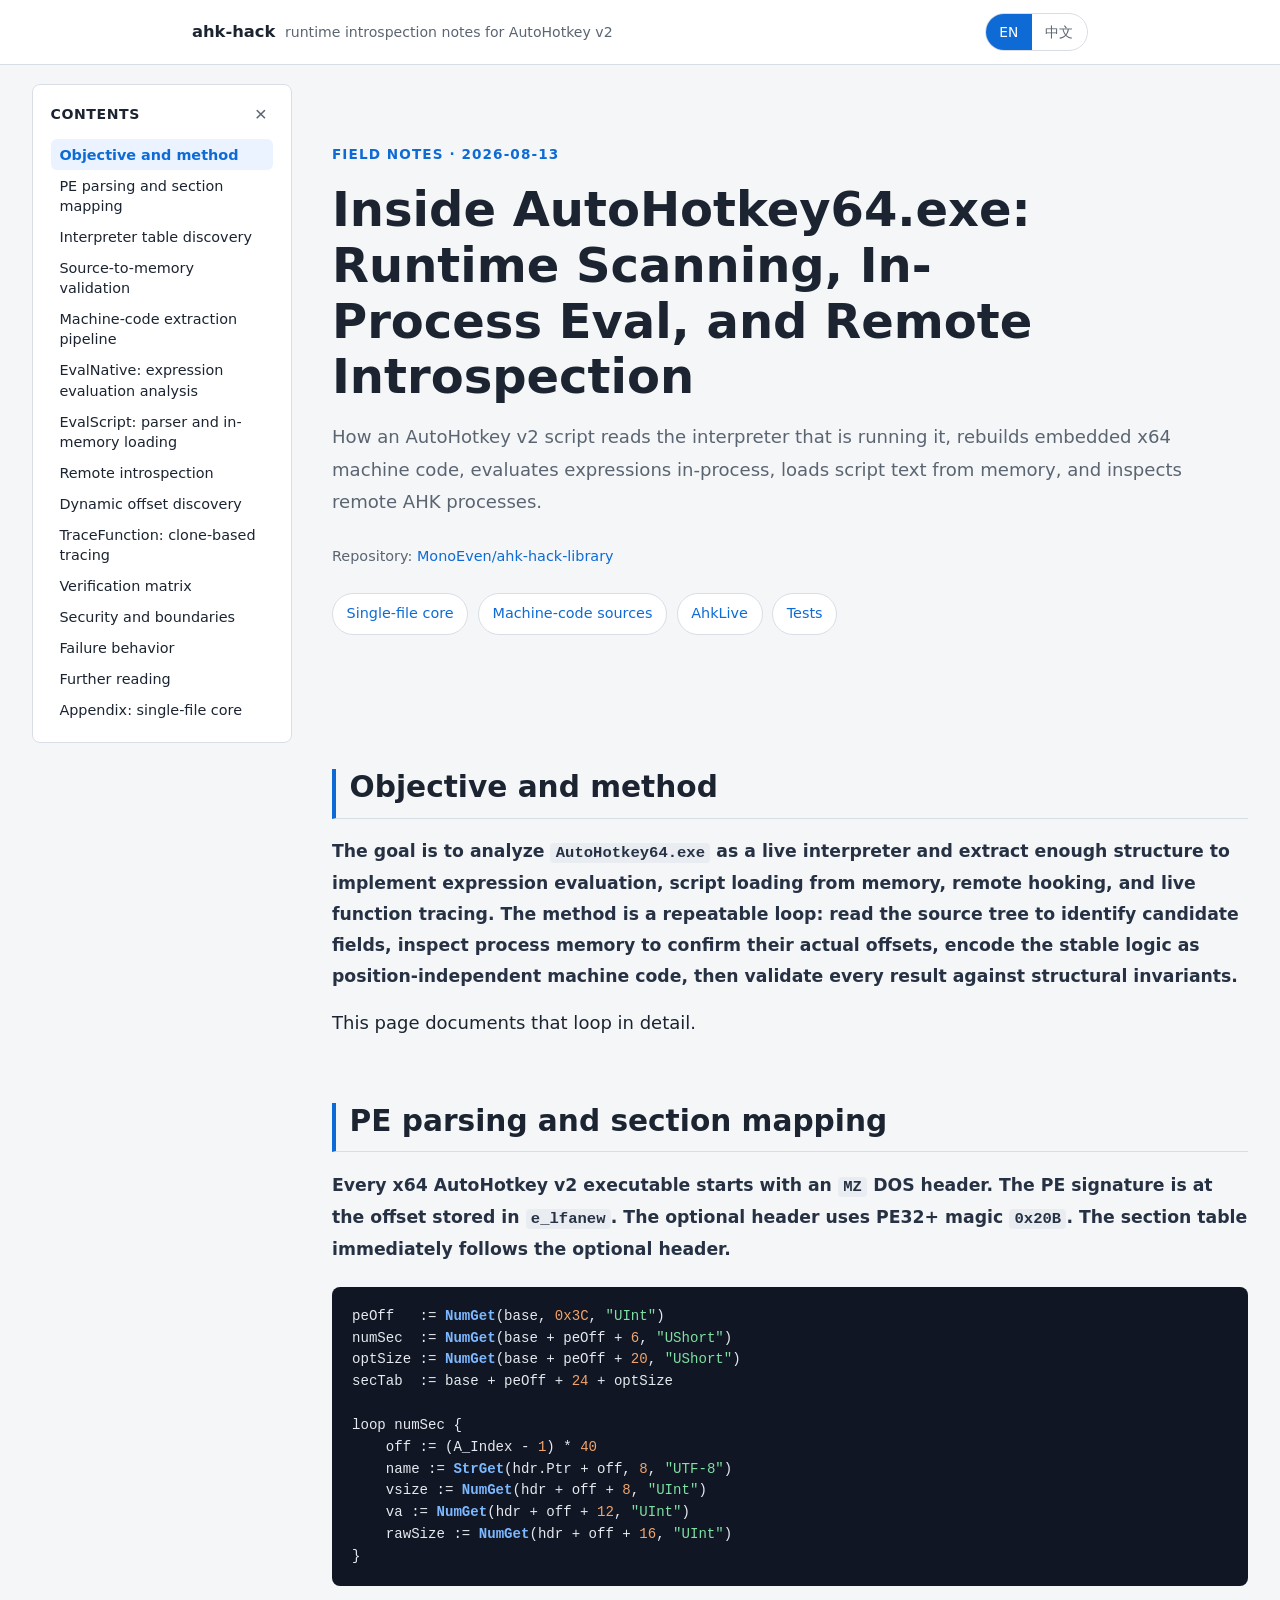
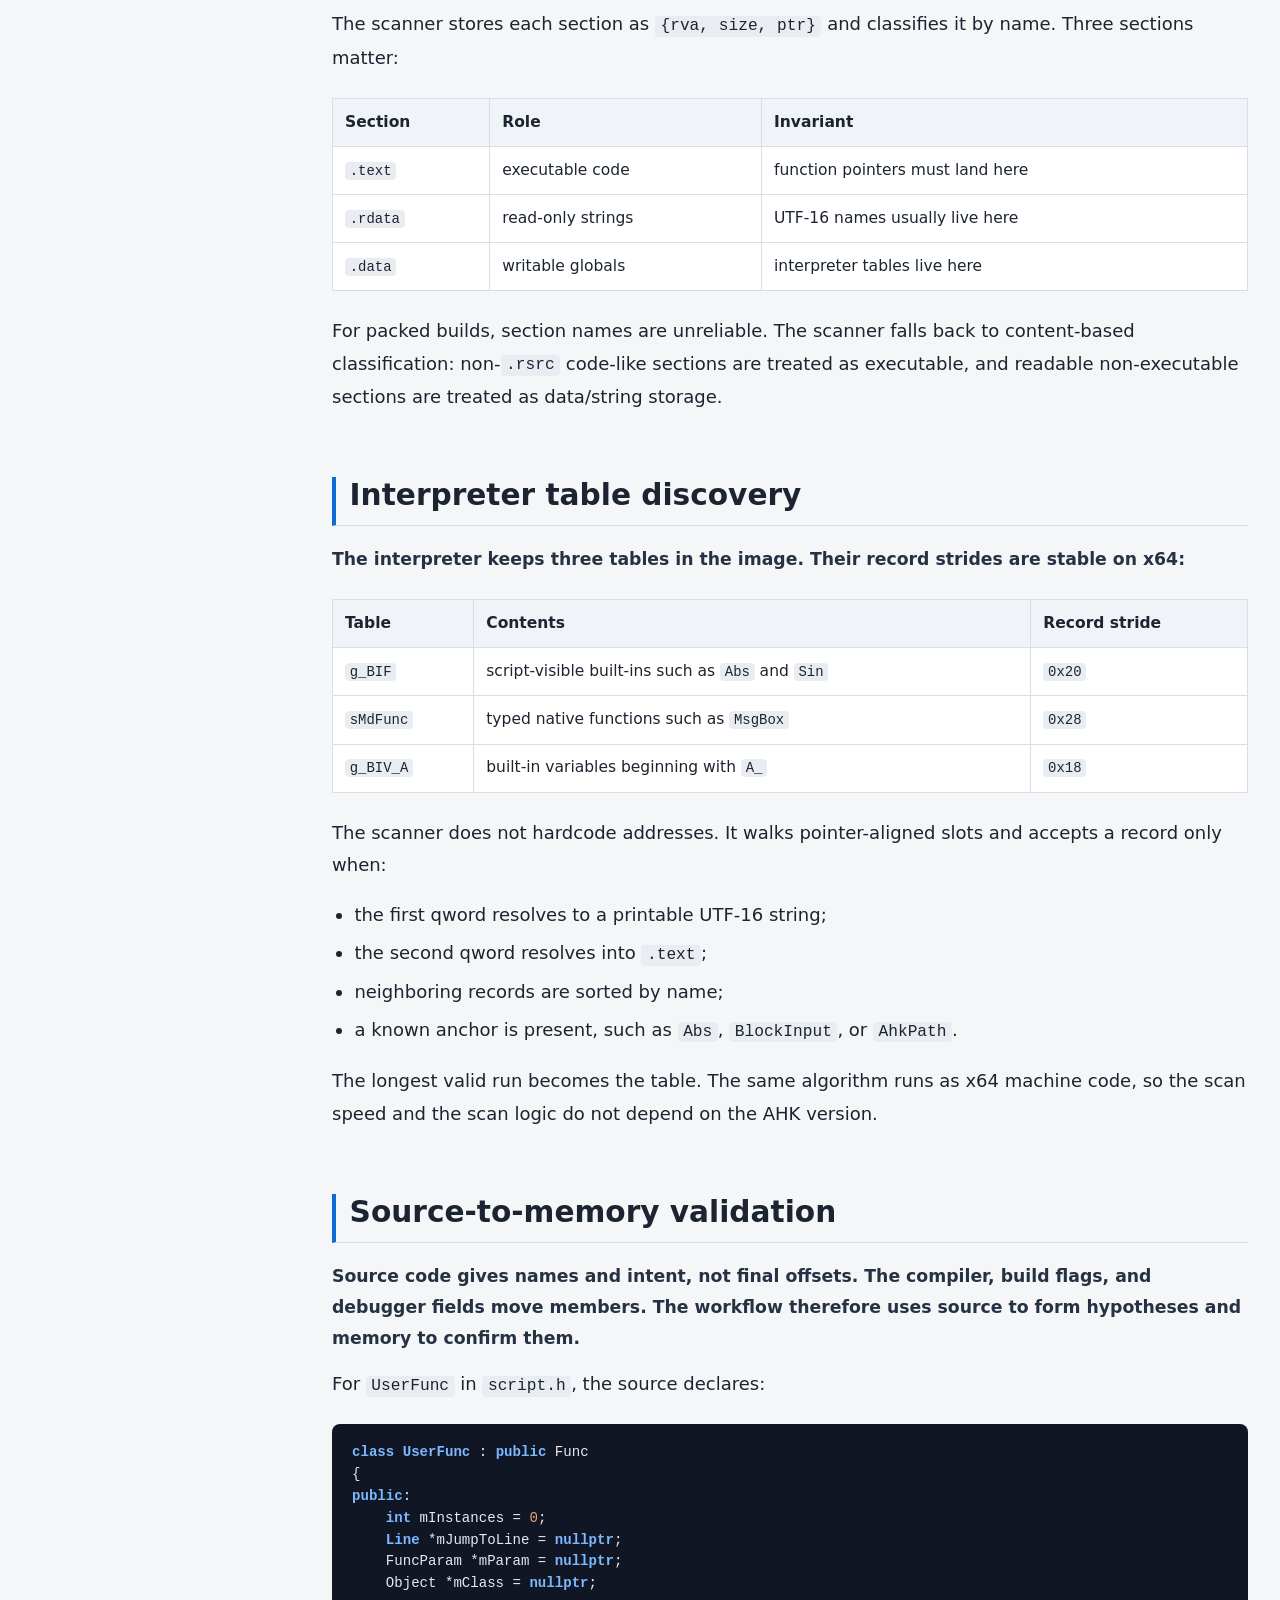
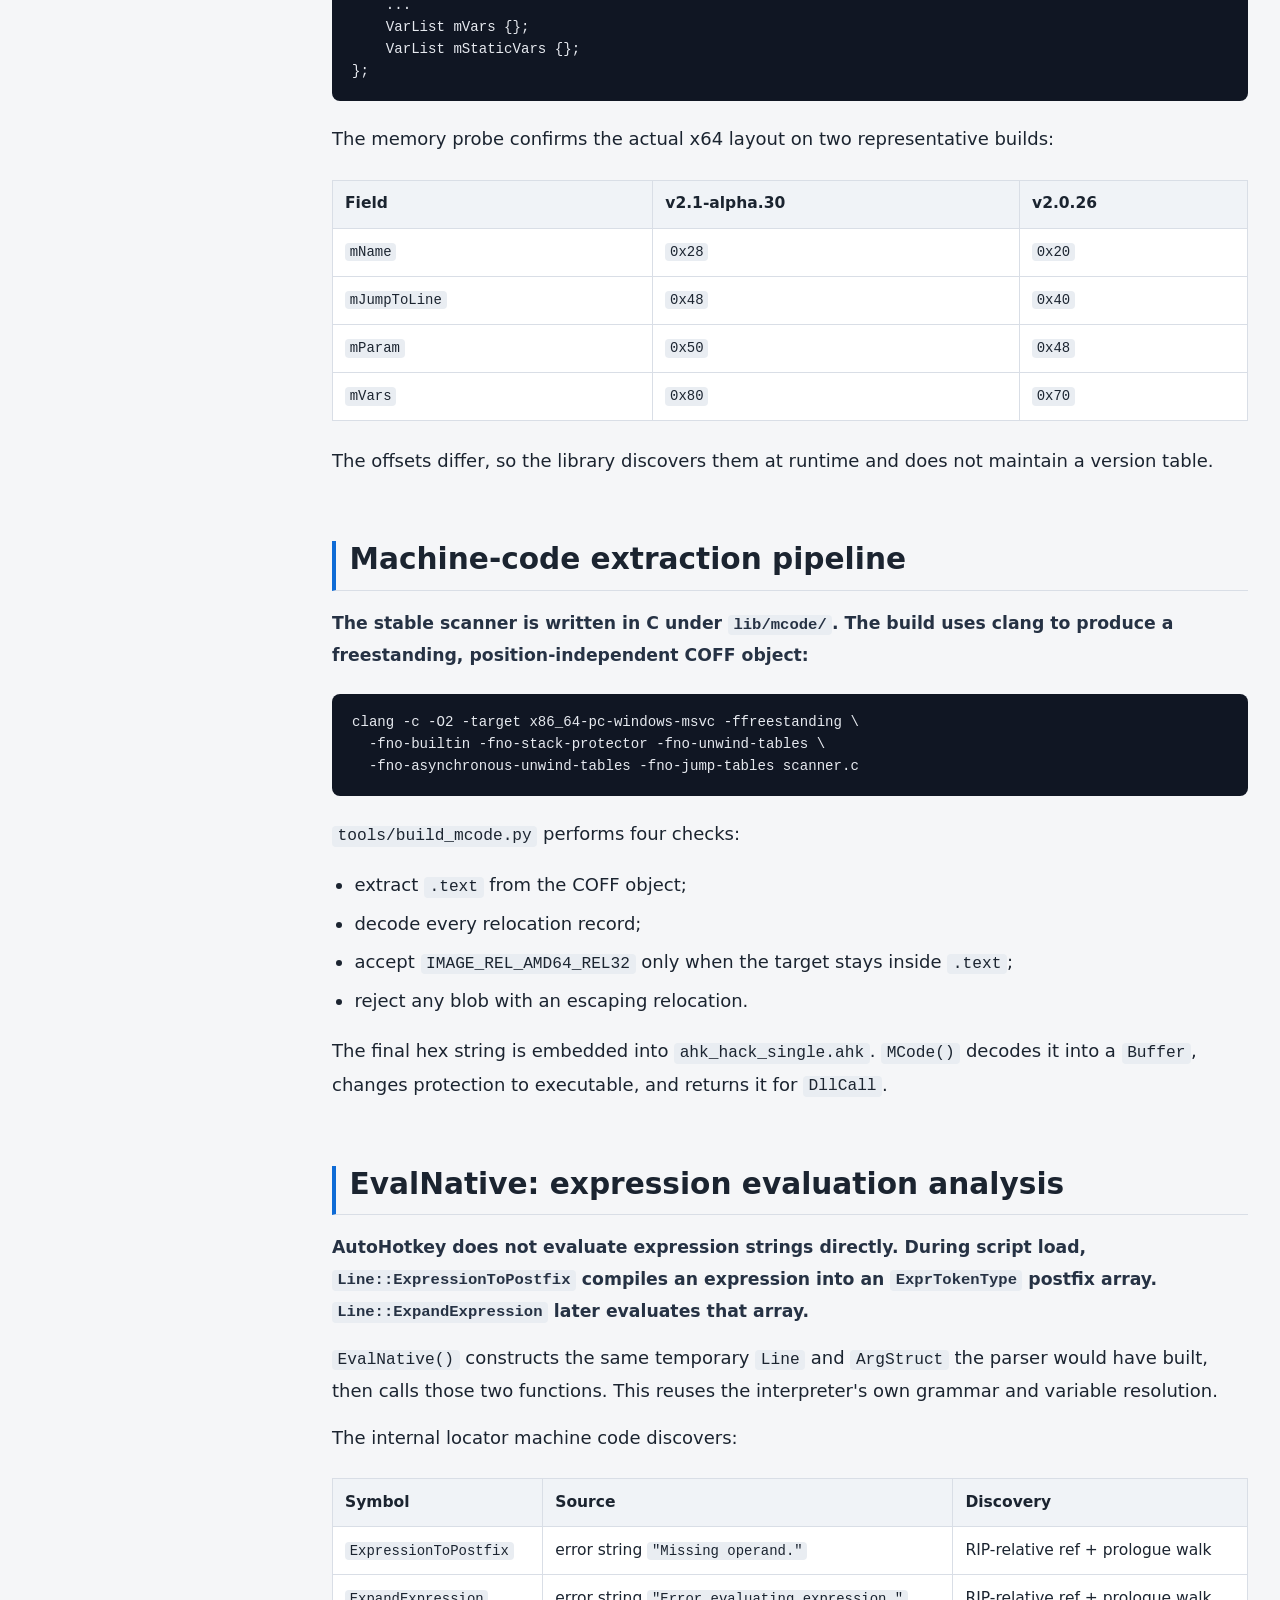
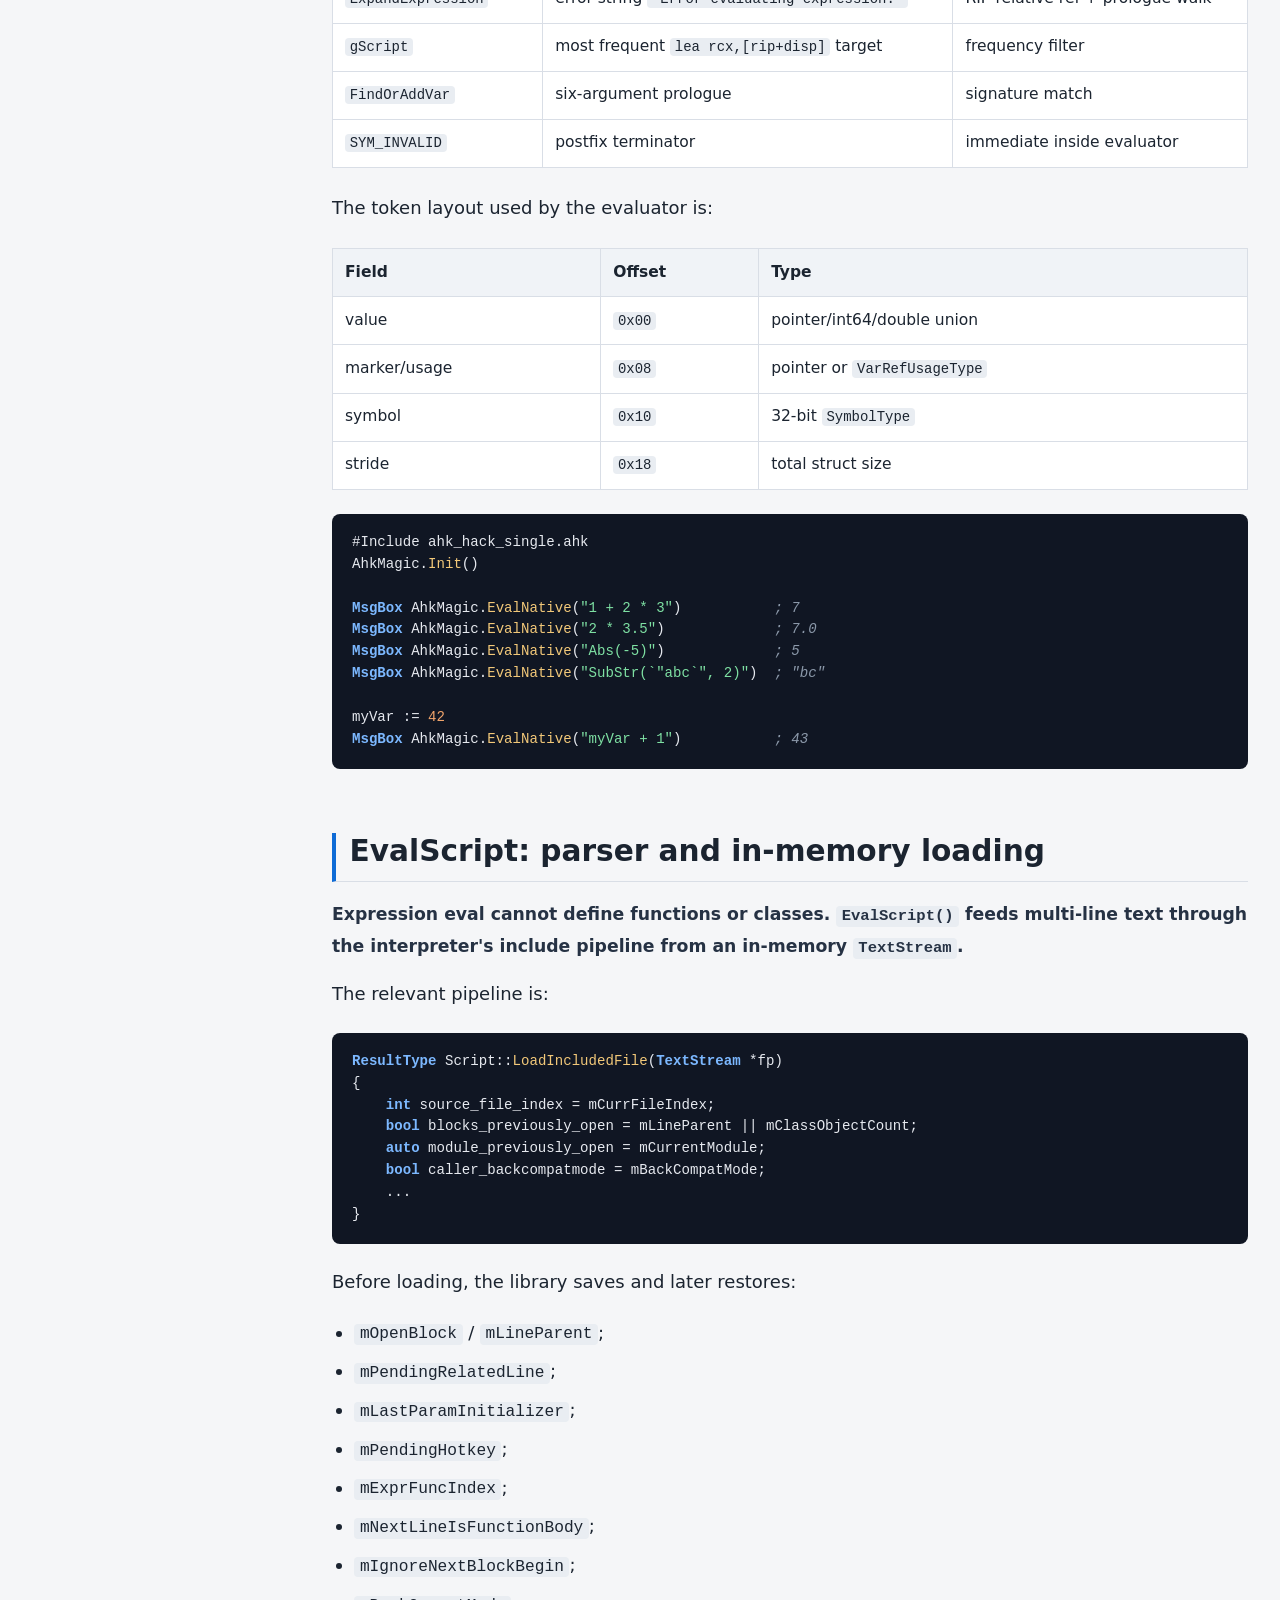
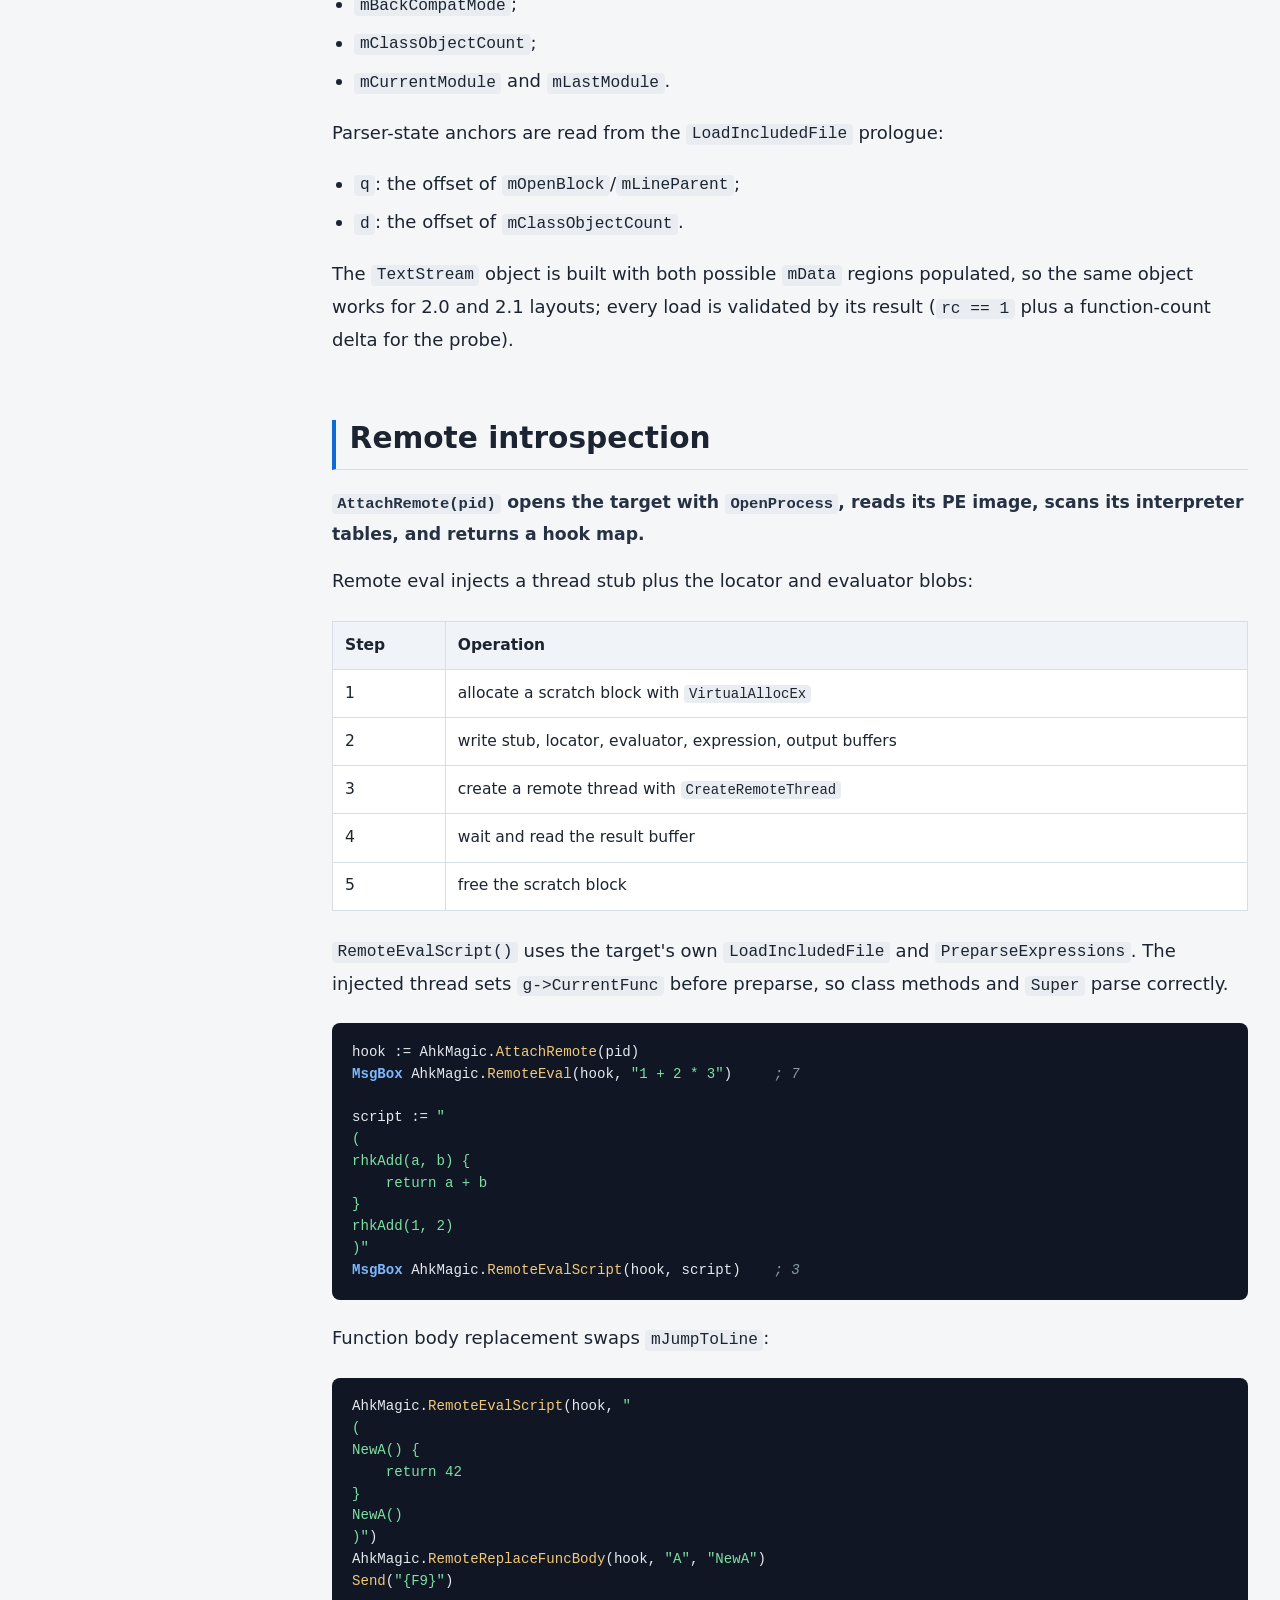
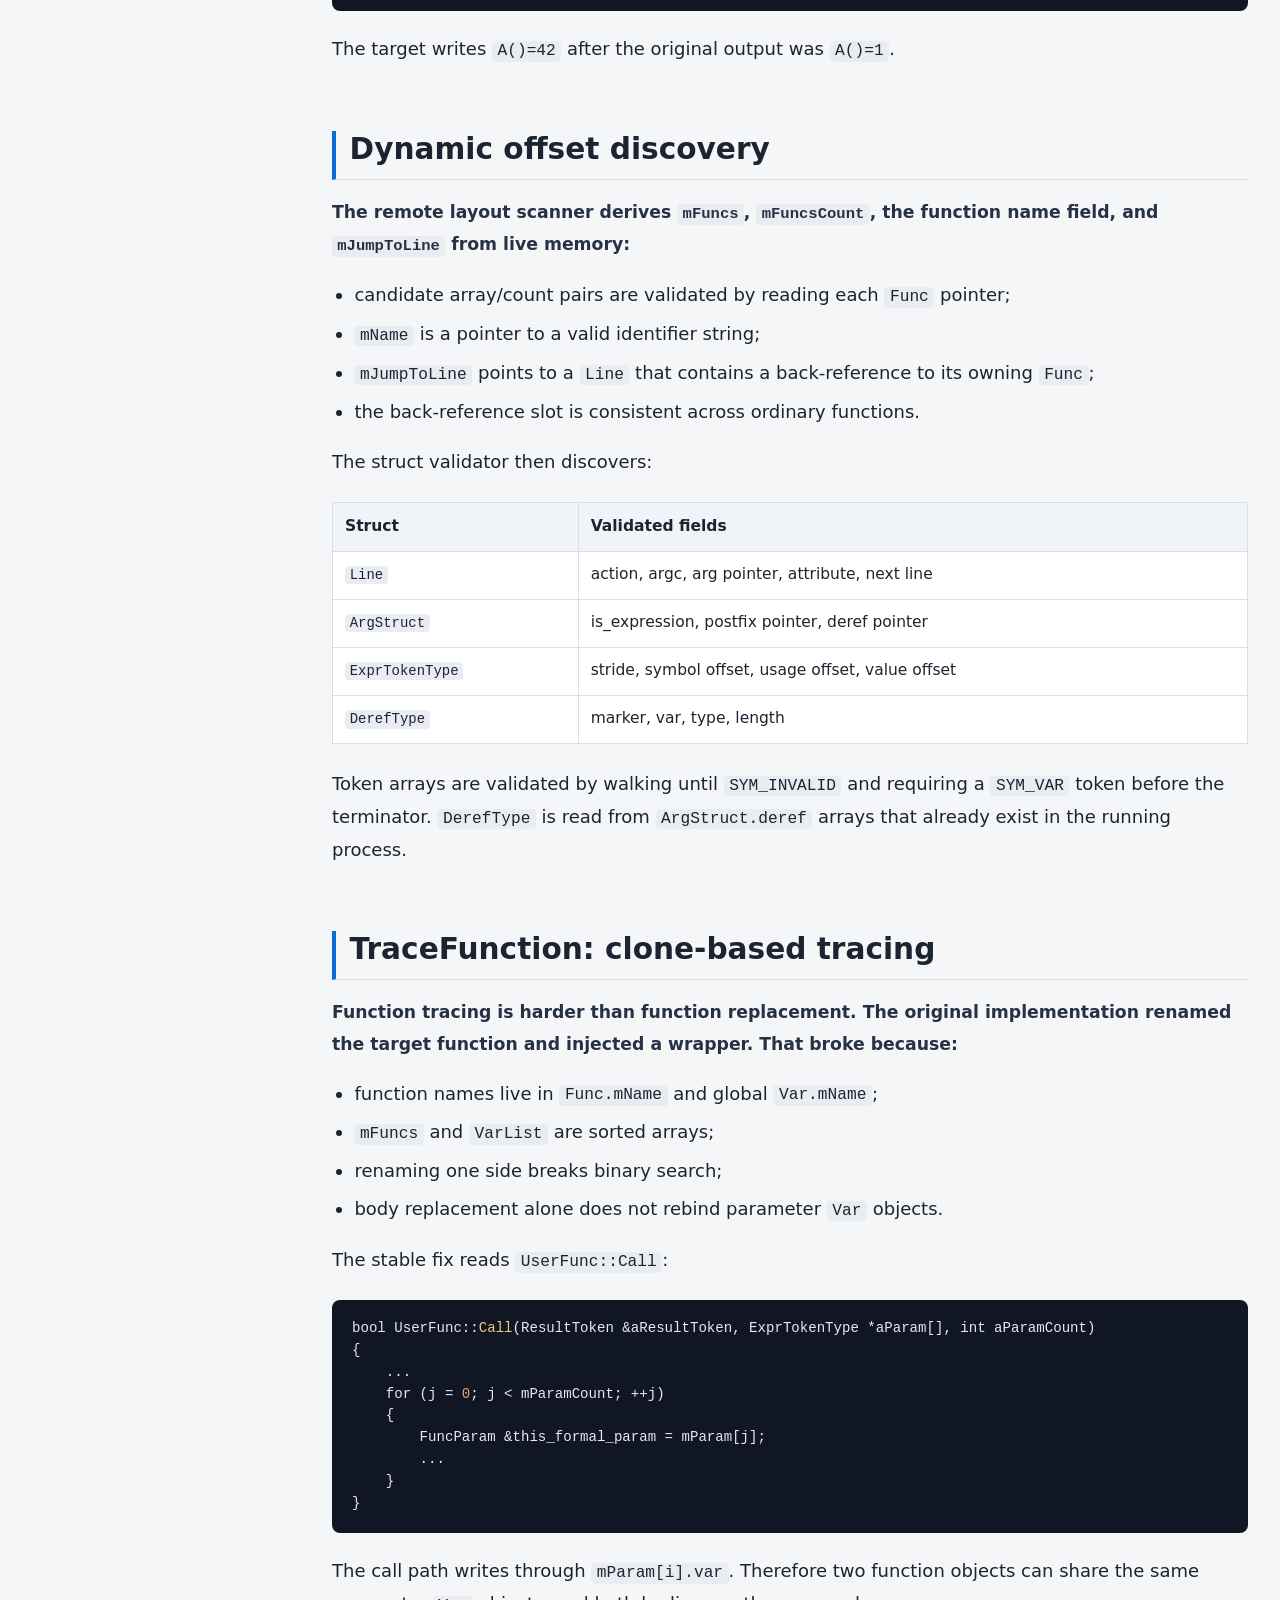
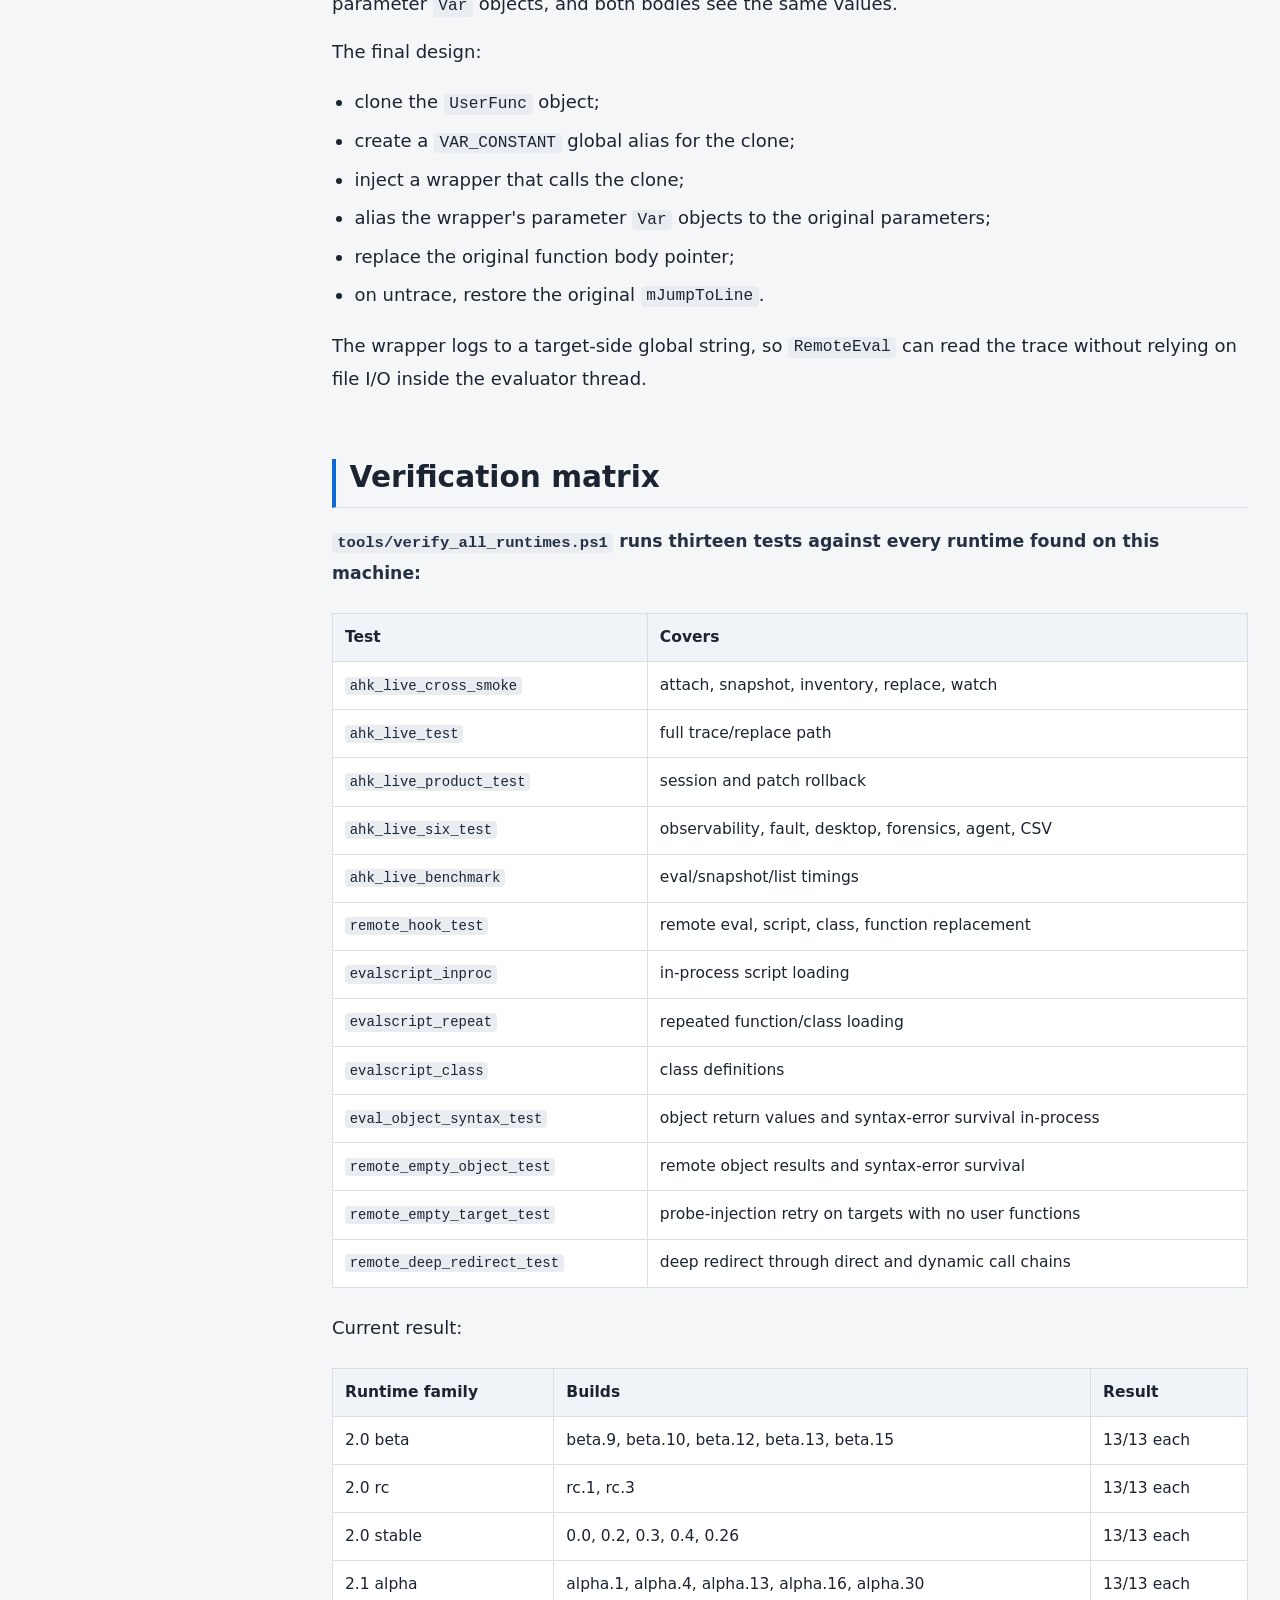
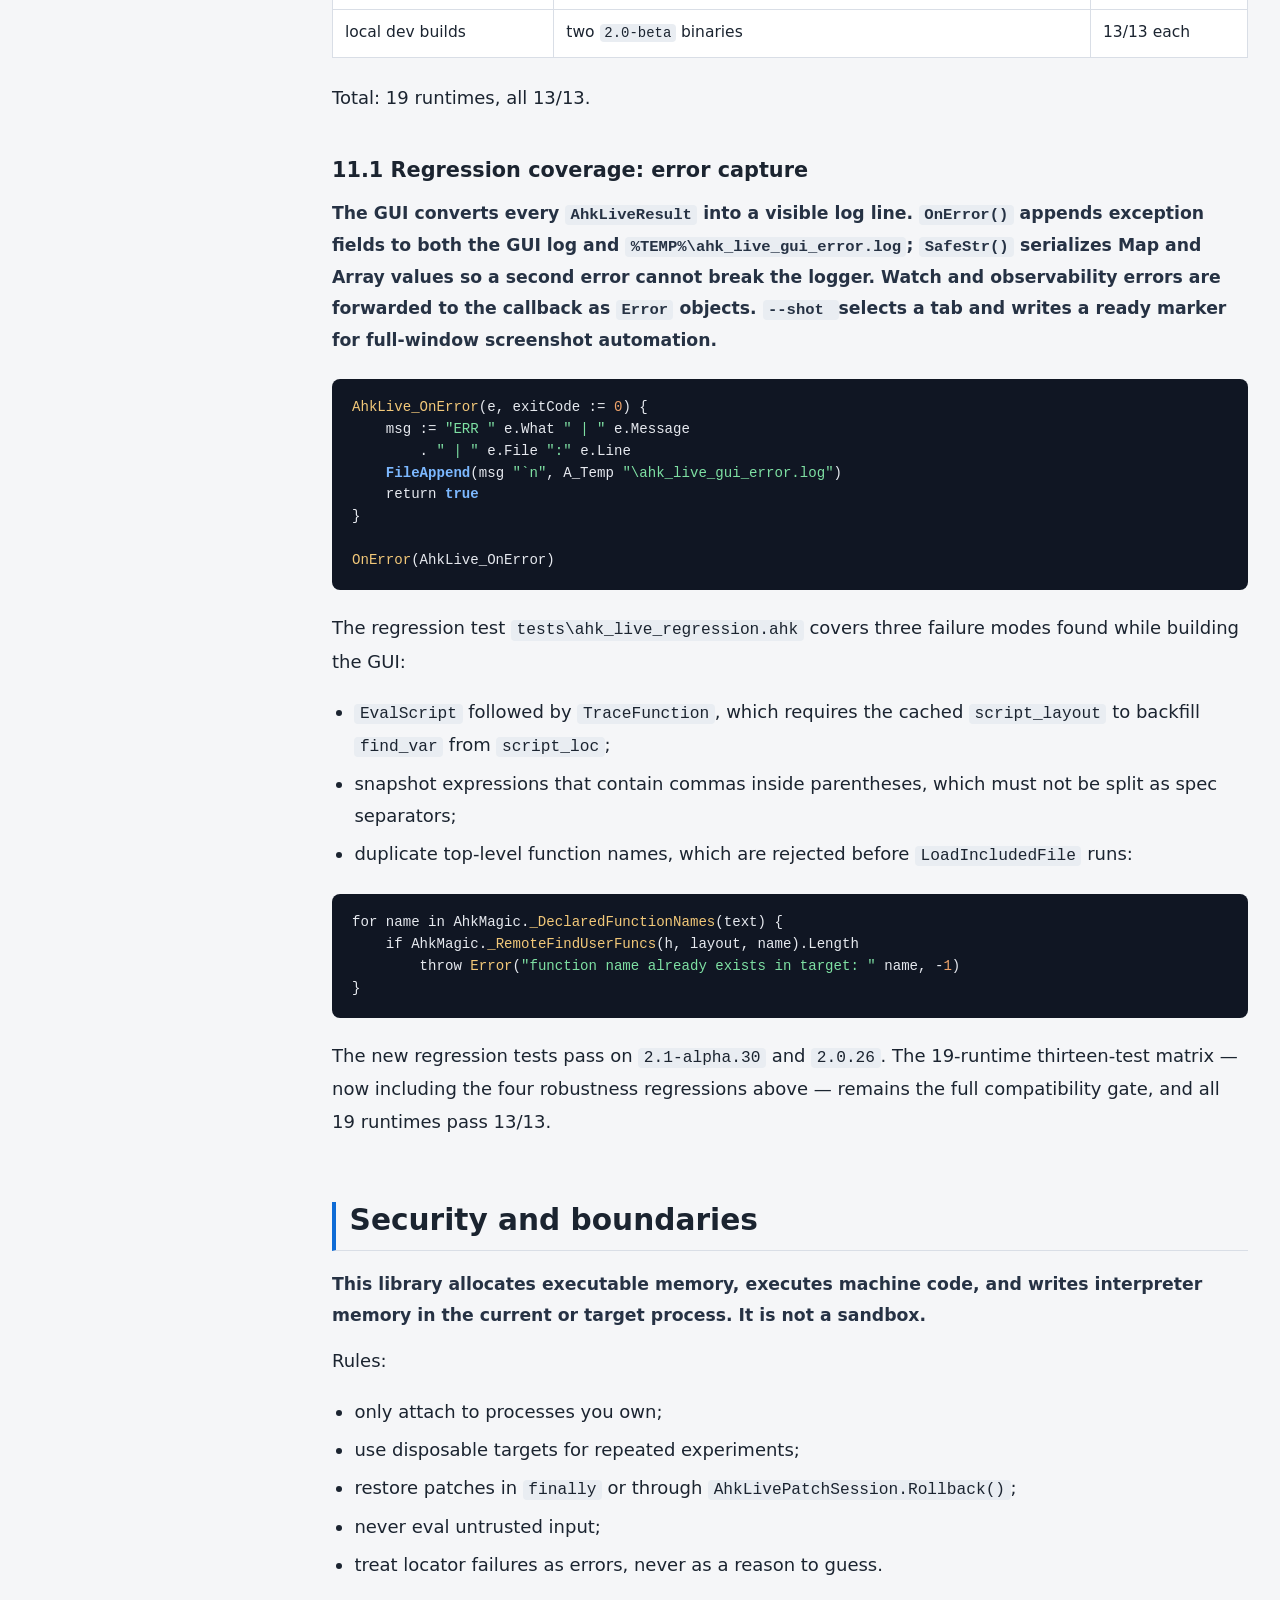
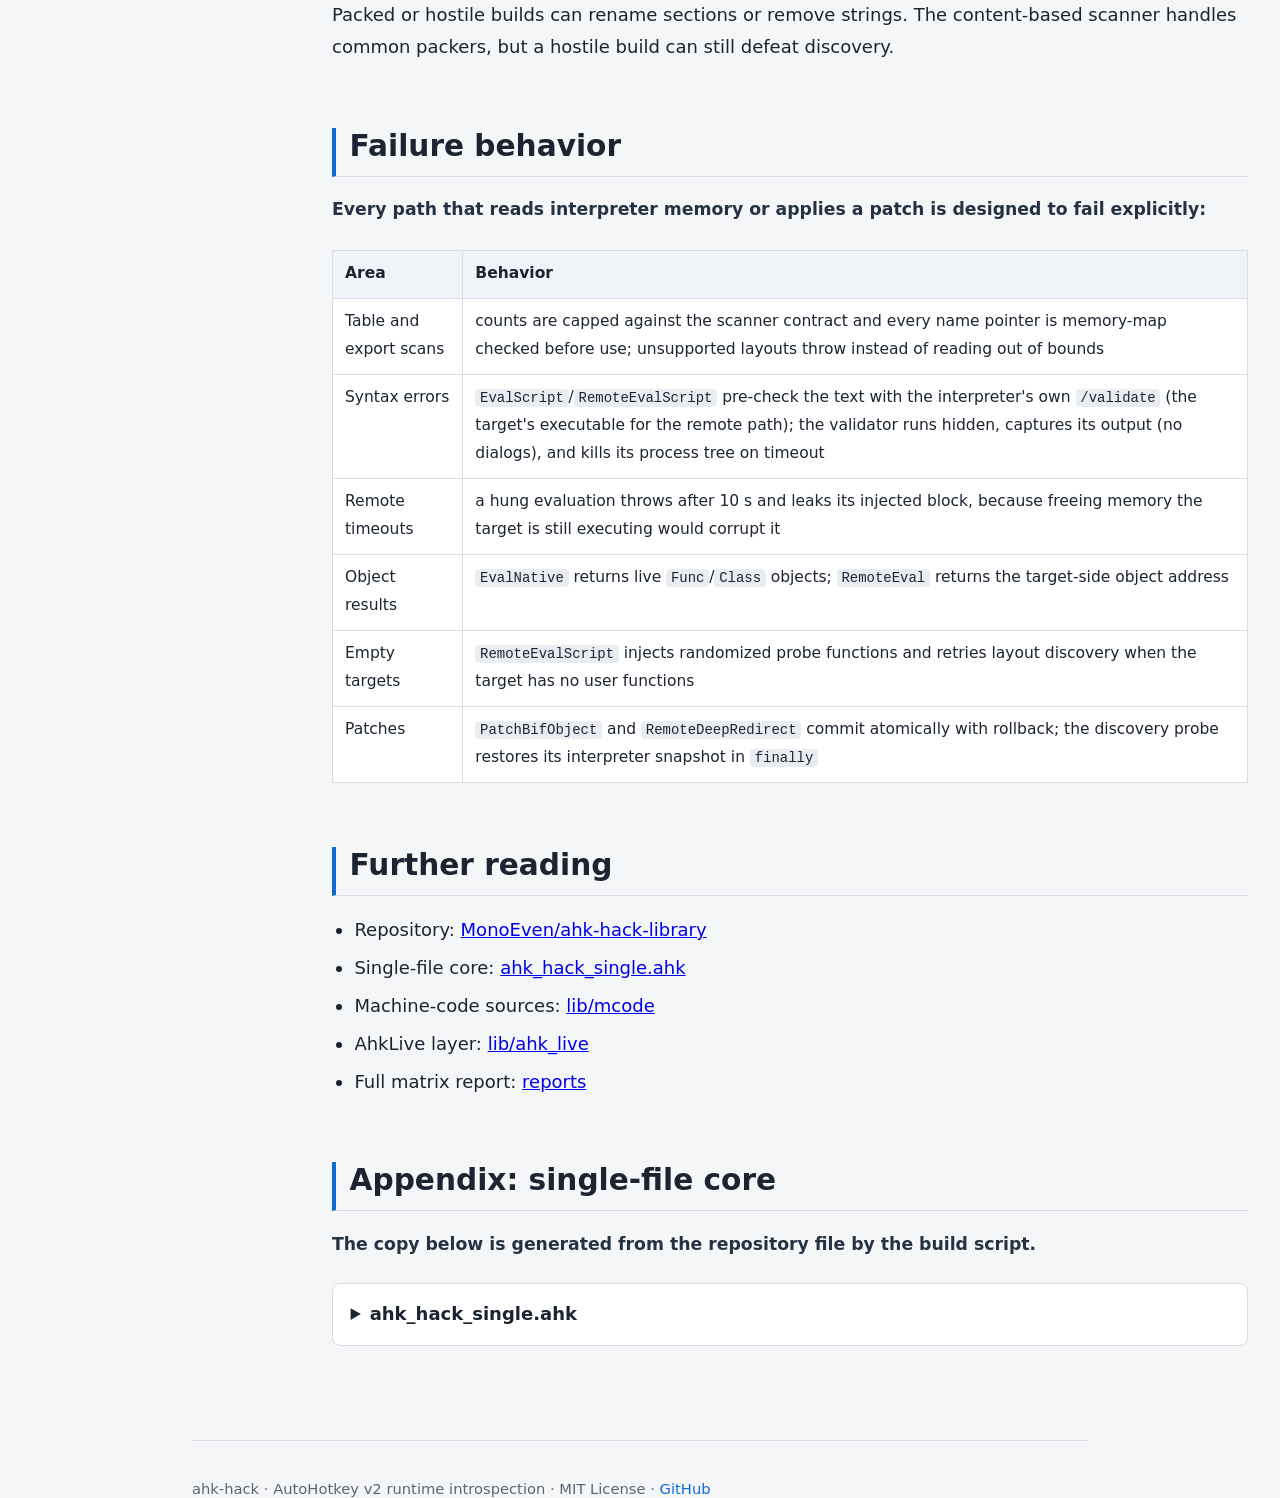
==== commit ffb96fa2: "Docs: refresh blog and pages to the final architecture - four-version / nine-test claims replaced wi" ====
--- a/docs/index.html
+++ b/docs/index.html
@@ -248,11 +248,11 @@
 <p>The wrapper logs to a target-side global string, so <code>RemoteEval</code> can read the trace without relying on file I/O inside the evaluator thread.</p>
 </section>
 <section id="sec-11"><h2>Verification matrix</h2>
-<p><code>tools/verify_all_runtimes.ps1</code> runs nine tests against every runtime found on this machine:</p>
-<table><thead><tr><th>Test</th><th>Covers</th></tr></thead><tbody><tr><td><code>ahk_live_cross_smoke</code></td><td>attach, snapshot, inventory, replace, watch</td></tr><tr><td><code>ahk_live_test</code></td><td>full trace/replace path</td></tr><tr><td><code>ahk_live_product_test</code></td><td>session and patch rollback</td></tr><tr><td><code>ahk_live_six_test</code></td><td>observability, fault, desktop, forensics, agent, CSV</td></tr><tr><td><code>ahk_live_benchmark</code></td><td>eval/snapshot/list timings</td></tr><tr><td><code>remote_hook_test</code></td><td>remote eval, script, class, function replacement</td></tr><tr><td><code>evalscript_inproc</code></td><td>in-process script loading</td></tr><tr><td><code>evalscript_repeat</code></td><td>repeated function/class loading</td></tr><tr><td><code>evalscript_class</code></td><td>class definitions</td></tr></tbody></table>
+<p><code>tools/verify_all_runtimes.ps1</code> runs thirteen tests against every runtime found on this machine:</p>
+<table><thead><tr><th>Test</th><th>Covers</th></tr></thead><tbody><tr><td><code>ahk_live_cross_smoke</code></td><td>attach, snapshot, inventory, replace, watch</td></tr><tr><td><code>ahk_live_test</code></td><td>full trace/replace path</td></tr><tr><td><code>ahk_live_product_test</code></td><td>session and patch rollback</td></tr><tr><td><code>ahk_live_six_test</code></td><td>observability, fault, desktop, forensics, agent, CSV</td></tr><tr><td><code>ahk_live_benchmark</code></td><td>eval/snapshot/list timings</td></tr><tr><td><code>remote_hook_test</code></td><td>remote eval, script, class, function replacement</td></tr><tr><td><code>evalscript_inproc</code></td><td>in-process script loading</td></tr><tr><td><code>evalscript_repeat</code></td><td>repeated function/class loading</td></tr><tr><td><code>evalscript_class</code></td><td>class definitions</td></tr><tr><td><code>eval_object_syntax_test</code></td><td>object return values and syntax-error survival in-process</td></tr><tr><td><code>remote_empty_object_test</code></td><td>remote object results and syntax-error survival</td></tr><tr><td><code>remote_empty_target_test</code></td><td>probe-injection retry on targets with no user functions</td></tr><tr><td><code>remote_deep_redirect_test</code></td><td>deep redirect through direct and dynamic call chains</td></tr></tbody></table>
 <p>Current result:</p>
-<table><thead><tr><th>Runtime family</th><th>Builds</th><th>Result</th></tr></thead><tbody><tr><td>2.0 beta</td><td>beta.9, beta.10, beta.12, beta.13, beta.15</td><td>9/9 each</td></tr><tr><td>2.0 rc</td><td>rc.1, rc.3</td><td>9/9 each</td></tr><tr><td>2.0 stable</td><td>0.0, 0.2, 0.3, 0.4, 0.26</td><td>9/9 each</td></tr><tr><td>2.1 alpha</td><td>alpha.1, alpha.4, alpha.13, alpha.16, alpha.30</td><td>9/9 each</td></tr><tr><td>local dev builds</td><td>two <code>2.0-beta</code> binaries</td><td>9/9 each</td></tr></tbody></table>
-<p>Total: 19 runtimes, all 9/9.</p>
+<table><thead><tr><th>Runtime family</th><th>Builds</th><th>Result</th></tr></thead><tbody><tr><td>2.0 beta</td><td>beta.9, beta.10, beta.12, beta.13, beta.15</td><td>13/13 each</td></tr><tr><td>2.0 rc</td><td>rc.1, rc.3</td><td>13/13 each</td></tr><tr><td>2.0 stable</td><td>0.0, 0.2, 0.3, 0.4, 0.26</td><td>13/13 each</td></tr><tr><td>2.1 alpha</td><td>alpha.1, alpha.4, alpha.13, alpha.16, alpha.30</td><td>13/13 each</td></tr><tr><td>local dev builds</td><td>two <code>2.0-beta</code> binaries</td><td>13/13 each</td></tr></tbody></table>
+<p>Total: 19 runtimes, all 13/13.</p>
 <h3>11.1 Regression coverage: error capture</h3>
 <p>The GUI converts every <code>AhkLiveResult</code> into a visible log line. <code>OnError()</code> appends exception fields to both the GUI log and <code>%TEMP%\ahk_live_gui_error.log</code>; <code>SafeStr()</code> serializes Map and Array values so a second error cannot break the logger. Watch and observability errors are forwarded to the callback as <code>Error</code> objects. <code>--shot <pid> <tab></code> selects a tab and writes a ready marker for full-window screenshot automation.</p>
 <pre class="lang-autohotkey"><code>AhkLive_OnError(e, exitCode := 0) {
@@ -273,7 +273,7 @@
     if AhkMagic._RemoteFindUserFuncs(h, layout, name).Length
         throw Error(&quot;function name already exists in target: &quot; name, -1)
 }</code></pre>
-<p>The new regression test passes on <code>2.1-alpha.30</code> and <code>2.0.26</code>. The 19-runtime nine-test matrix remains the full compatibility gate.</p>
+<p>The new regression tests pass on <code>2.1-alpha.30</code> and <code>2.0.26</code>. The 19-runtime thirteen-test matrix — now including the four robustness regressions above — remains the full compatibility gate, and all 19 runtimes pass 13/13.</p>
 </section>
 <section id="sec-12"><h2>Security and boundaries</h2>
 <p>This library allocates executable memory, executes machine code, and writes interpreter memory in the current or target process. It is not a sandbox.</p>
@@ -4292,14 +4292,20 @@
                 Sleep 20
             }
         } finally {
-            if FileExist(vFile)
-                FileDelete(vFile)
-            if FileExist(errFile)
-                FileDelete(errFile)
-            if FileExist(batFile)
-                FileDelete(batFile)
-            if FileExist(doneFile)
-                FileDelete(doneFile)
+            ; The validator tree may still be releasing its file handles
+            ; when this runs (taskkill returns before handles close), so
+            ; cleanup races must never mask the real validation error.
+            try {
+                if FileExist(vFile)
+                    FileDelete(vFile)
+                if FileExist(errFile)
+                    FileDelete(errFile)
+                if FileExist(batFile)
+                    FileDelete(batFile)
+                if FileExist(doneFile)
+                    FileDelete(doneFile)
+            } catch {
+            }
         }
     }
 
@@ -4339,10 +4345,13 @@
                 throw Error(&quot;eval failed: &quot; m[1], -1)
             return result
         } finally {
-            if FileExist(scriptFile)
-                FileDelete(scriptFile)
-            if FileExist(resultFile)
-                FileDelete(resultFile)
+            try {
+                if FileExist(scriptFile)
+                    FileDelete(scriptFile)
+                if FileExist(resultFile)
+                    FileDelete(resultFile)
+            } catch {
+            }
         }
     }
 }
